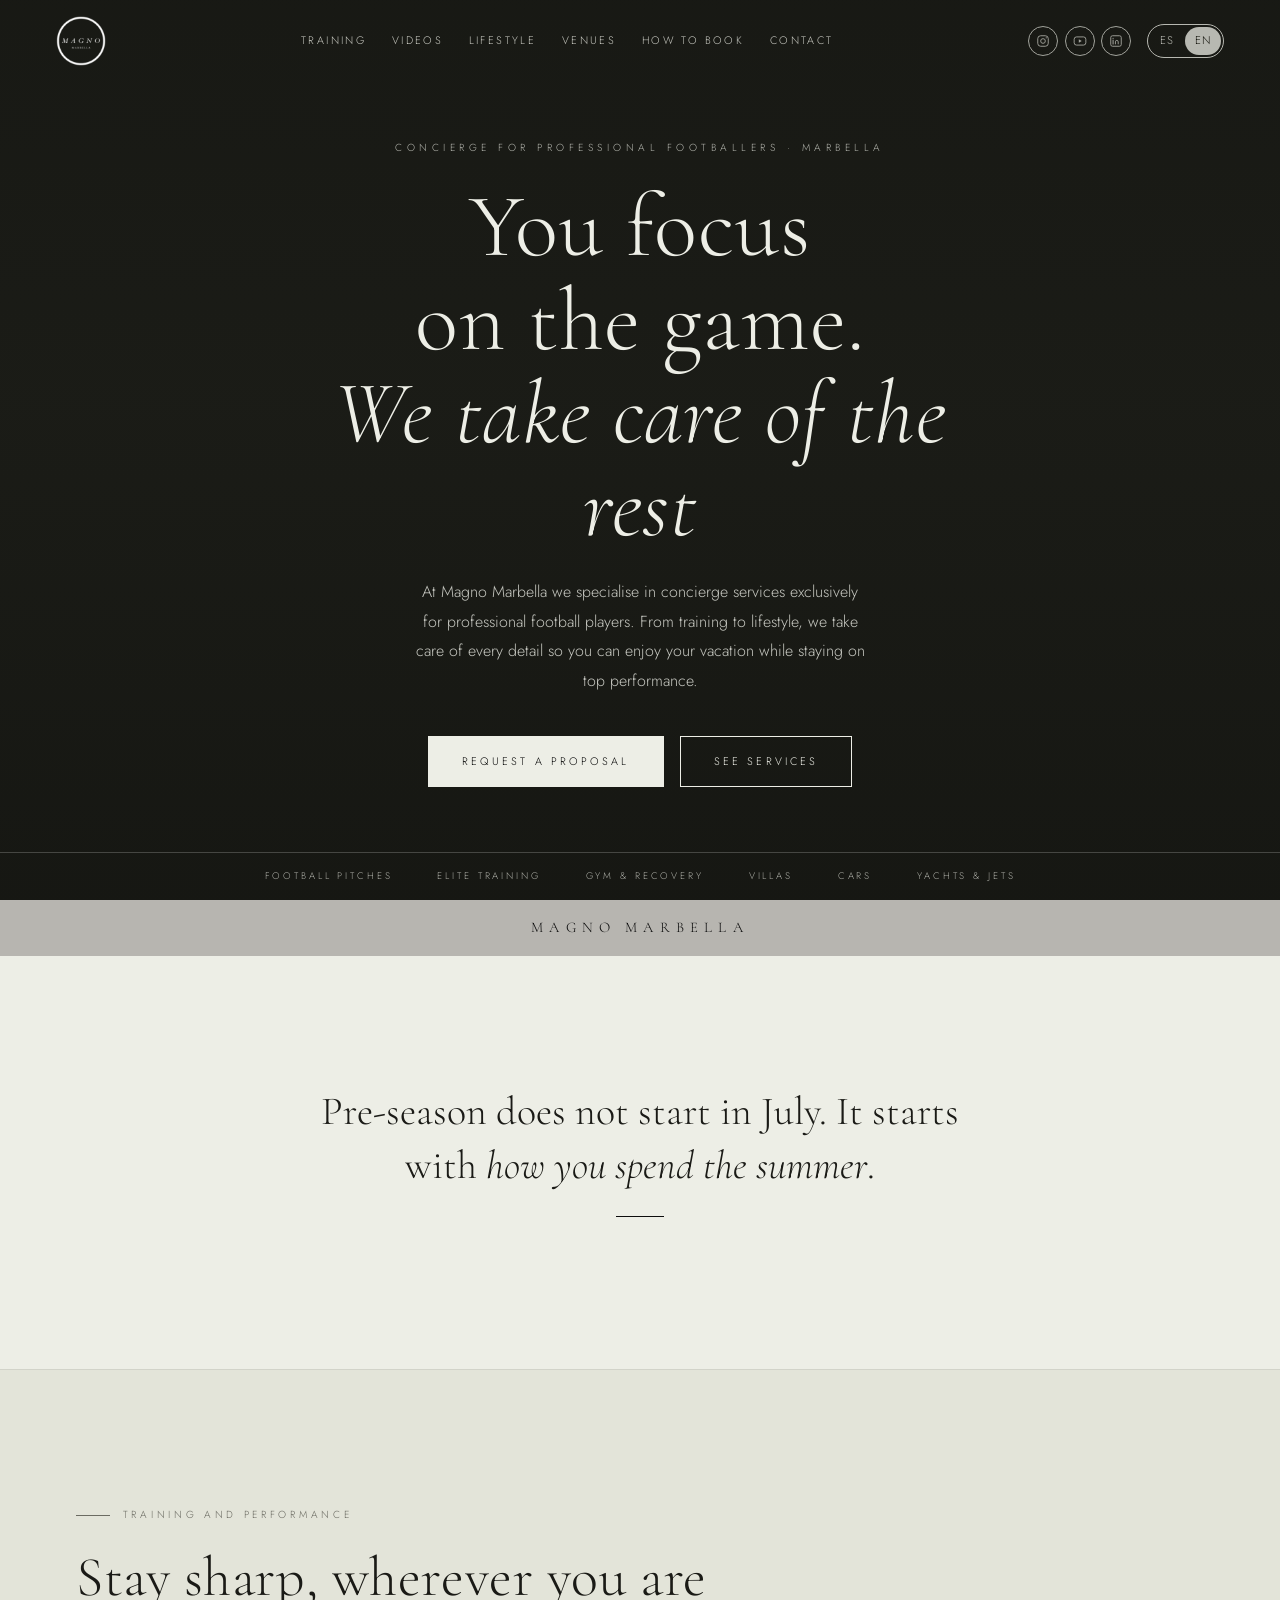
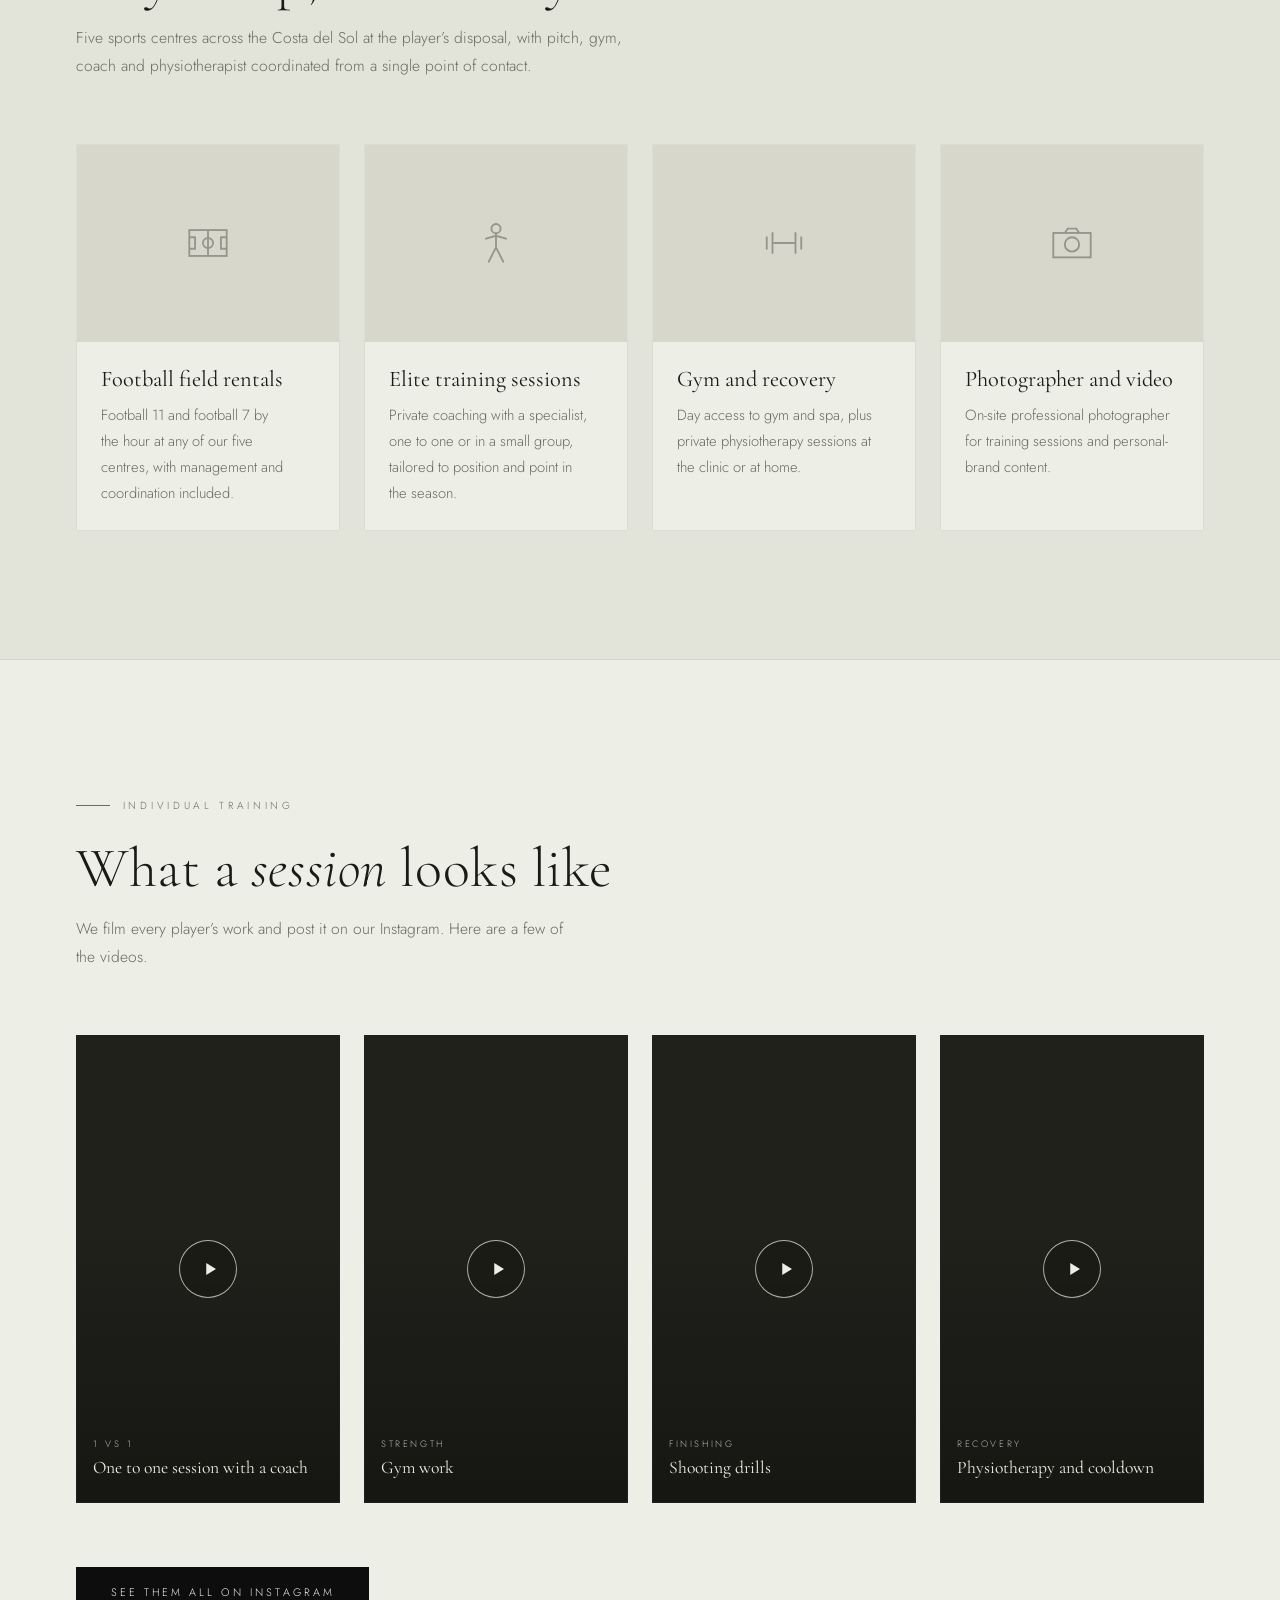
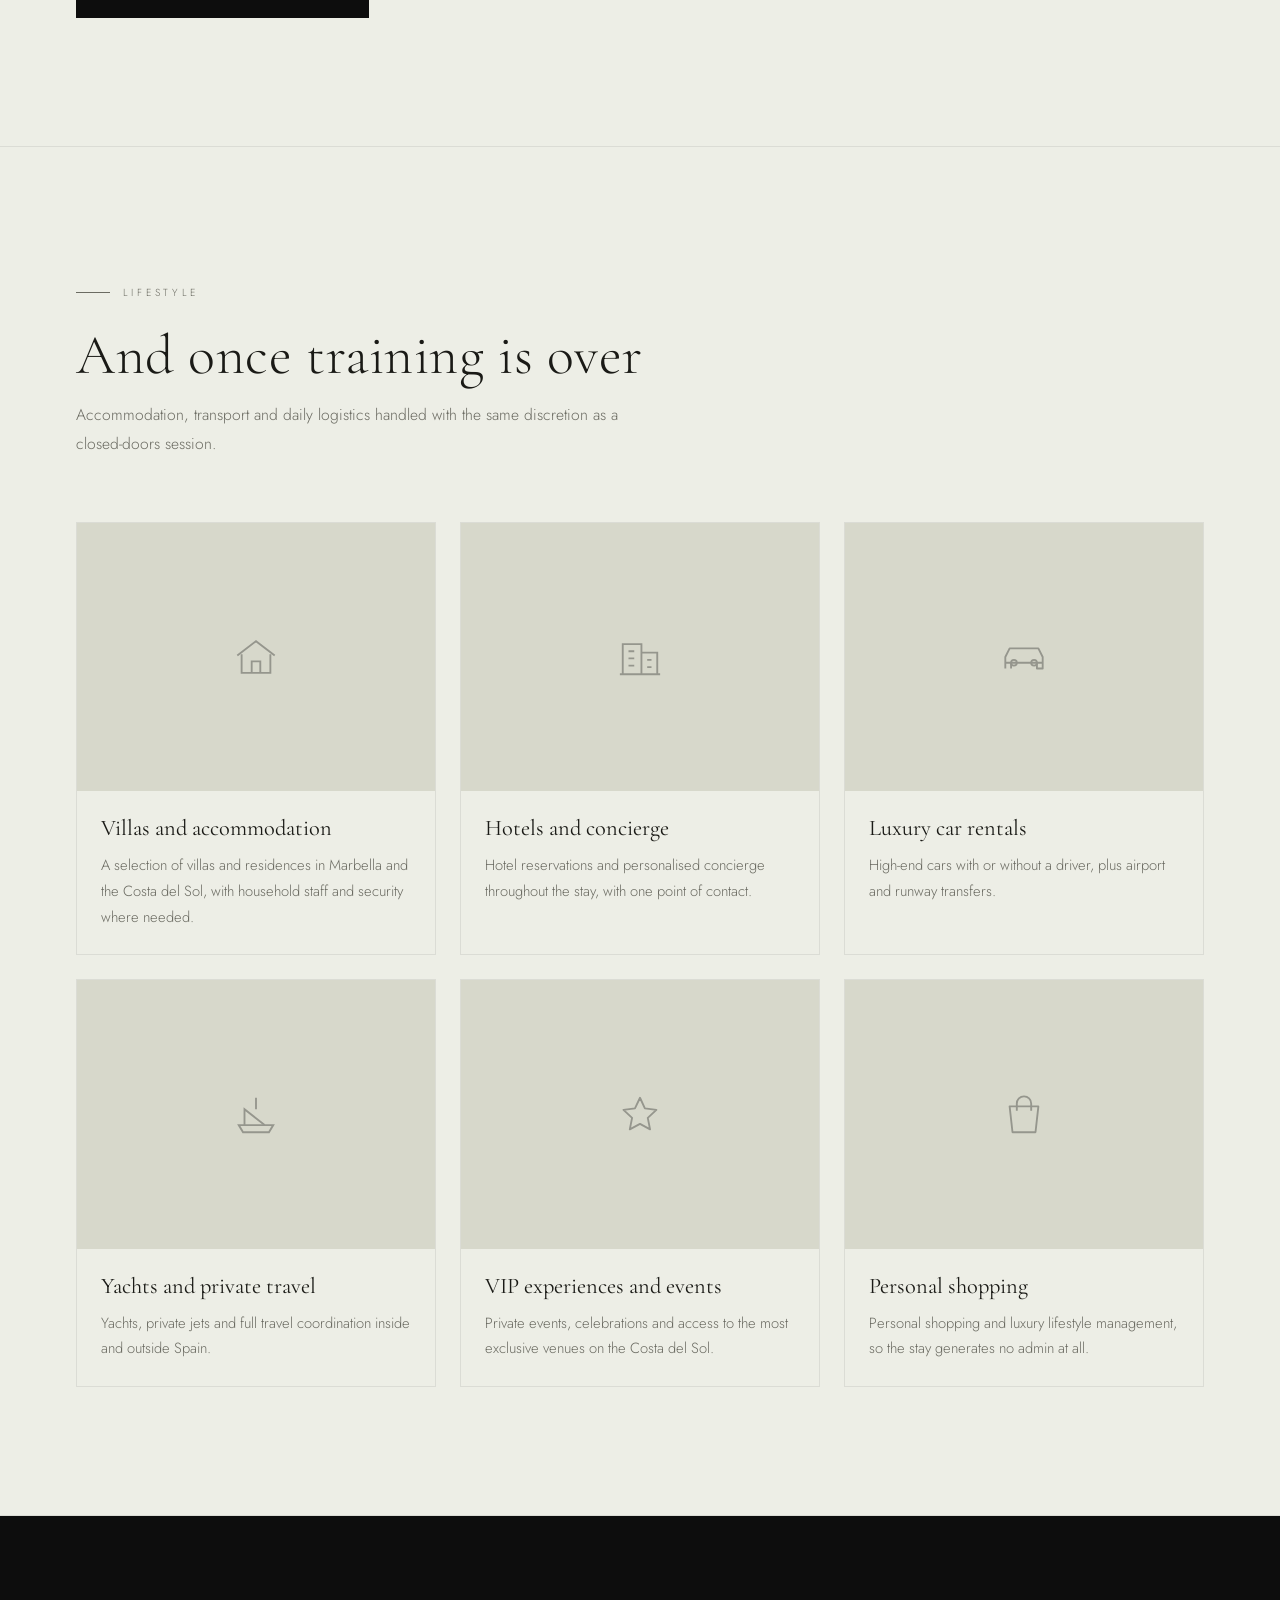
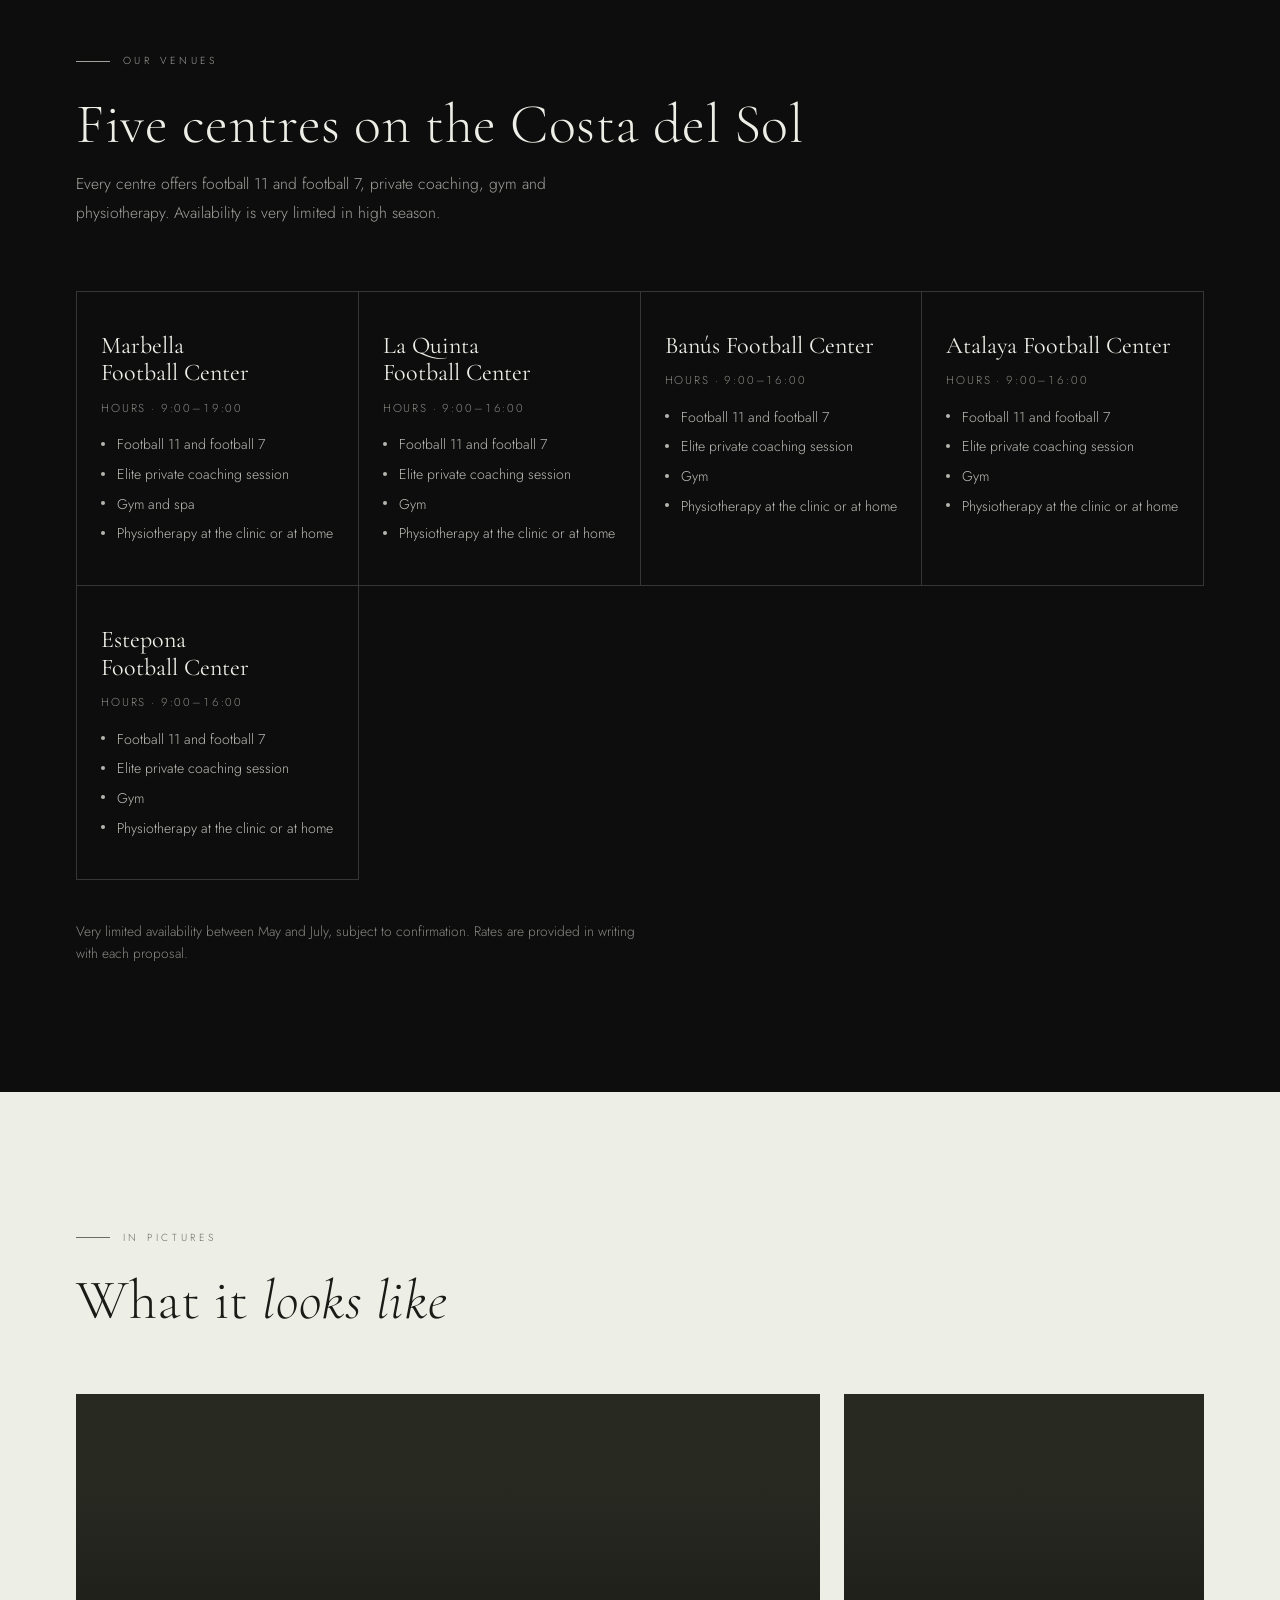
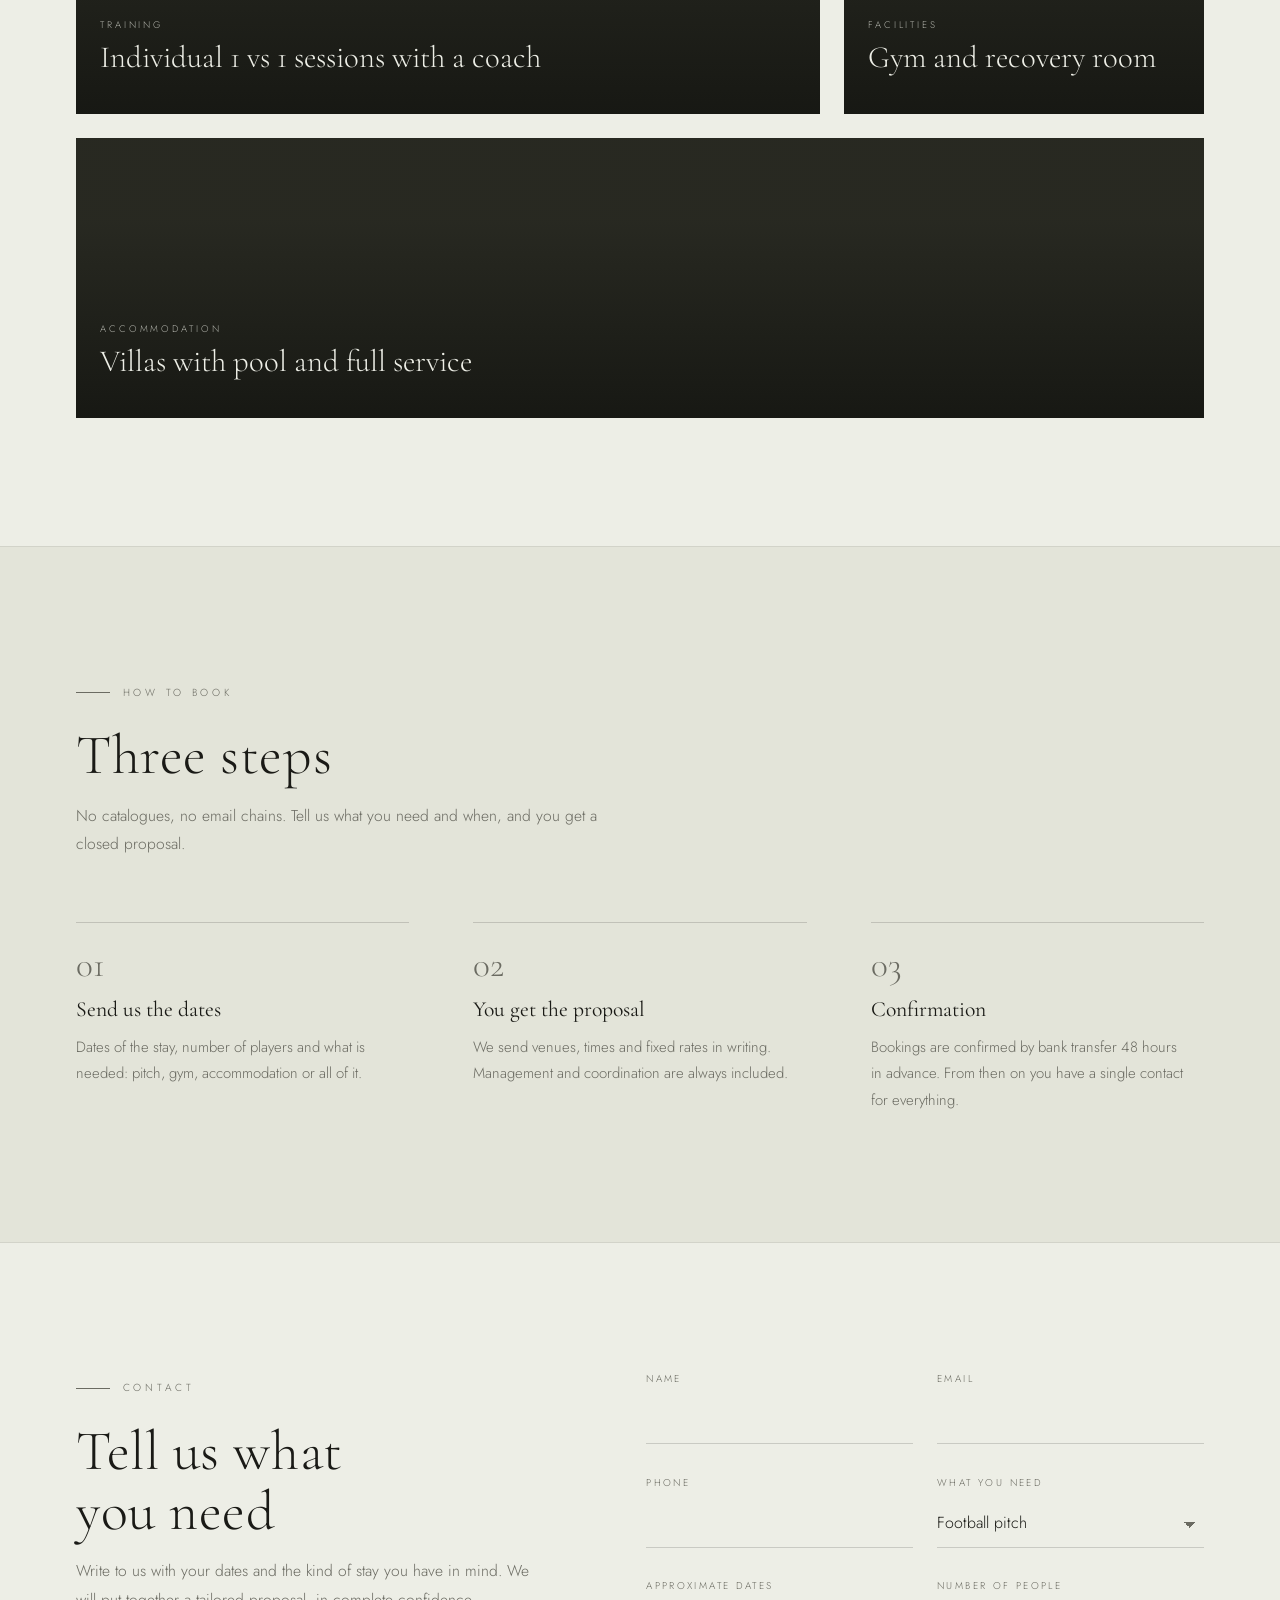
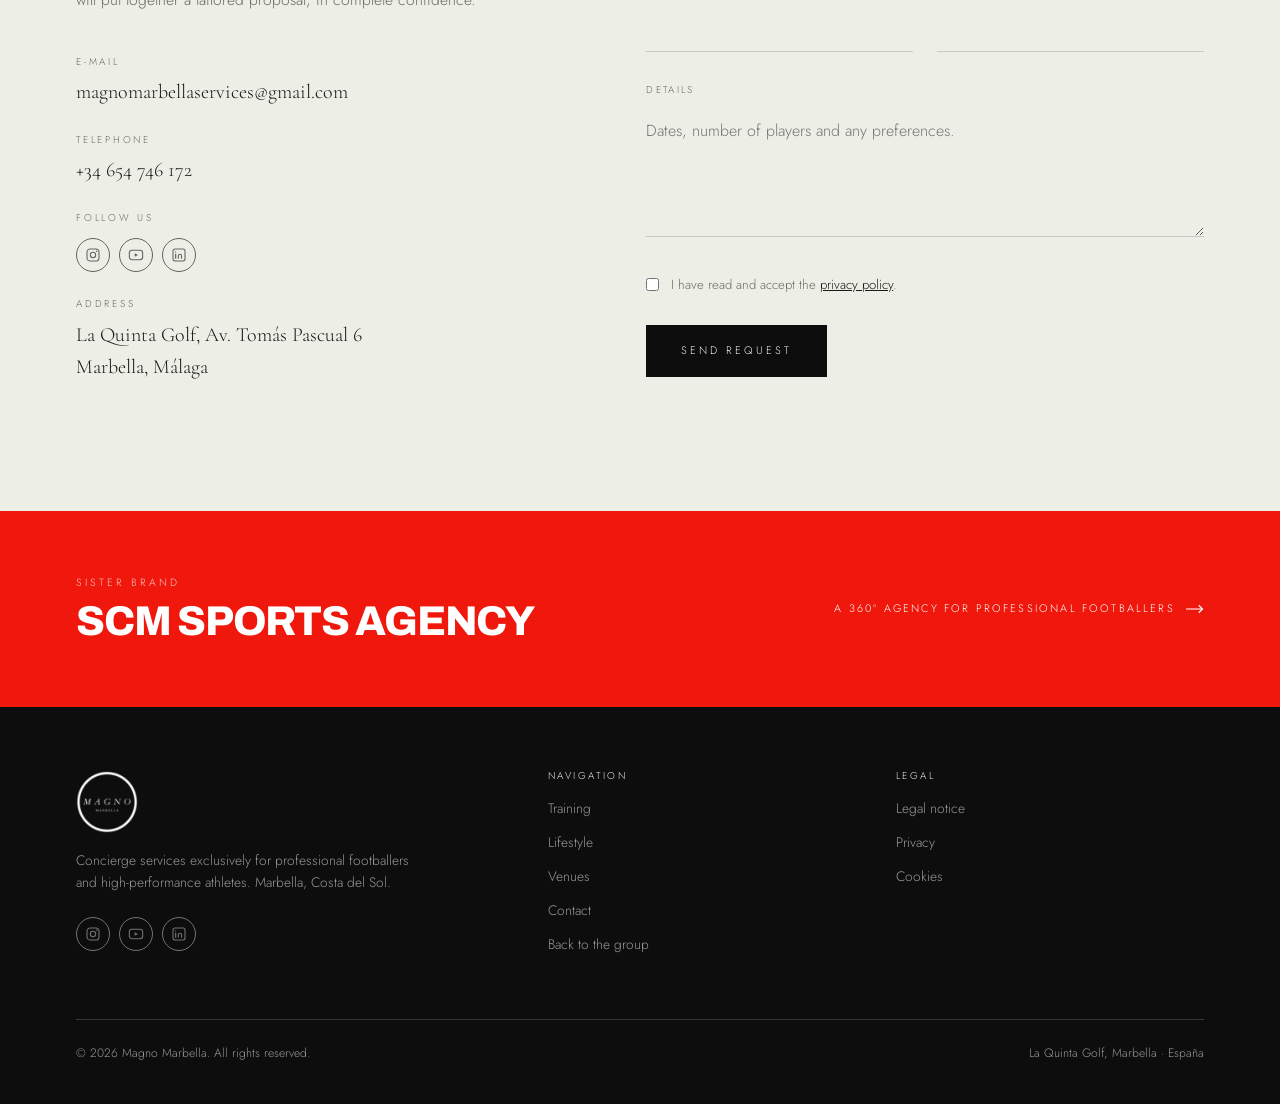
==== magno/index.html @ ff1c4c43 "Rediseñar SCM en clave oscura y ampliar ambas marcas Portada y SCM dejan el rojo y el naranja a pant" ====
<!DOCTYPE html>
<html lang="es">
  <head>
    <meta charset="utf-8" />
    <meta name="viewport" content="width=device-width, initial-scale=1" />
    <title>Magno Marbella — Concierge para futbolistas profesionales</title>
    <meta
      name="description"
      content="Concierge exclusivo para futbolistas profesionales en Marbella y la Costa del Sol. Alquiler de campos, entrenamiento de élite, gimnasio y recuperación, villas, vehículos, náutica y aviación privada."
    />
    <meta name="theme-color" content="#edeee6" />

    <meta property="og:type" content="website" />
    <meta property="og:title" content="Magno Marbella" />
    <meta
      property="og:description"
      content="You focus on the game. We take care of the rest. Concierge para futbolistas profesionales."
    />
    <meta property="og:image" content="../assets/img/og-magno.jpg" />

    <link rel="icon" href="../assets/img/favicon-magno.svg" type="image/svg+xml" />
    <link rel="preconnect" href="https://fonts.googleapis.com" />
    <link rel="preconnect" href="https://fonts.gstatic.com" crossorigin />
    <link
      href="https://fonts.googleapis.com/css2?family=Archivo:wght@800&family=Cormorant+Garamond:ital,wght@0,300;0,400;1,300&family=Jost:wght@300;400;500&display=swap"
      rel="stylesheet"
    />
    <link rel="stylesheet" href="../assets/css/base.css" />
    <link rel="stylesheet" href="../assets/css/magno.css" />
    <link rel="stylesheet" href="../assets/css/photos.css" />
  </head>

  <body class="page-magno">
    <a class="skip-link" href="#main">Saltar al contenido</a>

    <!-- ==================================================== cabecera ==== -->
    <header class="header" data-header>
      <a class="brand" href="../">
        <img src="../assets/img/logo-magno.png" alt="Magno Marbella" />
      </a>

      <nav class="nav" data-nav aria-label="Principal">
        <a class="nav__link" href="#entrenamiento" data-i18n="nav.training">Entrenamiento</a>
        <a class="nav__link" href="#videos" data-i18n="nav.videos">Vídeos</a>
        <a class="nav__link" href="#lifestyle" data-i18n="nav.lifestyle">Lifestyle</a>
        <a class="nav__link" href="#centros" data-i18n="nav.venues">Centros</a>
        <a class="nav__link" href="#reservar" data-i18n="nav.how">Cómo reservar</a>
        <a class="nav__link" href="#contacto" data-i18n="nav.contact">Contacto</a>
      </nav>

      <div class="header__actions">
        <div class="social">
          <a href="https://www.instagram.com/magnomarbella/" rel="noopener" aria-label="Instagram">
            <svg viewBox="0 0 24 24" fill="none" aria-hidden="true">
              <rect x="3" y="3" width="18" height="18" rx="5" stroke="currentColor" stroke-width="1.6" />
              <circle cx="12" cy="12" r="4" stroke="currentColor" stroke-width="1.6" />
              <circle cx="17.5" cy="6.5" r="1.1" fill="currentColor" />
            </svg>
          </a>
          <a href="https://www.youtube.com/@magnomarbella" rel="noopener" aria-label="YouTube">
            <svg viewBox="0 0 24 24" fill="none" aria-hidden="true">
              <rect x="2" y="5" width="20" height="14" rx="4" stroke="currentColor" stroke-width="1.6" />
              <path d="M10 9.2l5 2.8-5 2.8V9.2z" fill="currentColor" />
            </svg>
          </a>
          <a href="https://www.linkedin.com/company/magno-marbella/" rel="noopener" aria-label="LinkedIn">
            <svg viewBox="0 0 24 24" fill="none" aria-hidden="true">
              <rect x="3" y="3" width="18" height="18" rx="3" stroke="currentColor" stroke-width="1.6" />
              <path d="M7 10.5V17M7 7.4v.1" stroke="currentColor" stroke-width="1.8" stroke-linecap="round" />
              <path d="M11 17v-3.6a2.4 2.4 0 014.8 0V17" stroke="currentColor" stroke-width="1.6" stroke-linecap="round" />
            </svg>
          </a>
        </div>

        <div class="lang-switch" role="group" data-i18n-attr="aria-label:nav.lang" aria-label="Idioma">
          <button class="lang-switch__btn" type="button" data-lang-btn="es" aria-pressed="true">
            <span>ES</span>
          </button>
          <button class="lang-switch__btn" type="button" data-lang-btn="en" aria-pressed="false">
            <span>EN</span>
          </button>
        </div>

        <button
          class="nav-toggle"
          type="button"
          data-nav-toggle
          aria-expanded="false"
          data-i18n-attr="aria-label:nav.menu"
          aria-label="Menú"
        >
          <span></span>
        </button>
      </div>
    </header>

    <main id="main">
      <!-- ==================================================== hero ==== -->
      <section class="hero">
        <div class="hero__bg" aria-hidden="true"></div>
        <div class="hero__veil" aria-hidden="true"></div>

        <div class="container container--narrow">
          <p class="hero__eyebrow" data-i18n="hero.eyebrow">
            Concierge para futbolistas profesionales · Marbella
          </p>
          <h1 class="hero__title" data-i18n-html="hero.title">
            Tú céntrate en el juego.<br /><em>Del resto nos ocupamos nosotros</em>
          </h1>
          <p class="hero__lead" data-i18n="hero.lead">
            Trabajamos en exclusiva para futbolistas profesionales y atletas de alto rendimiento.
          </p>
          <div class="hero__actions">
            <a class="btn btn--primary" href="#contacto" data-i18n="hero.cta1">
              Solicitar propuesta
            </a>
            <a class="btn btn--ghost" href="#entrenamiento" data-i18n="hero.cta2">Ver servicios</a>
          </div>
        </div>

        <div class="hero__ticker" aria-hidden="true">
          <ul>
            <li data-i18n="hero.t1">Campos de fútbol</li>
            <li data-i18n="hero.t2">Entrenamiento de élite</li>
            <li data-i18n="hero.t3">Gimnasio y recuperación</li>
            <li data-i18n="hero.t4">Villas</li>
            <li data-i18n="hero.t5">Vehículos</li>
            <li data-i18n="hero.t6">Náutica y jets</li>
          </ul>
        </div>
      </section>

      <p class="band">Magno Marbella</p>

      <!-- =============================================== manifiesto ==== -->
      <section class="section manifesto">
        <div class="container container--narrow">
          <p data-i18n-html="manifesto.text" data-reveal>
            La pretemporada no empieza en julio. Empieza en <em>cómo pasas el verano</em>.
          </p>
          <div class="rule" data-reveal></div>
        </div>
      </section>

      <!-- ============================================ entrenamiento ==== -->
      <section class="section services" id="entrenamiento">
        <div class="container">
          <p class="eyebrow" data-i18n="training.section" data-reveal>
            Entrenamiento y rendimiento
          </p>
          <h2 class="section__title" data-i18n="training.title" data-reveal>
            Seguir en forma, estés donde estés
          </h2>
          <p class="section__lead" data-i18n="training.lead" data-reveal>
            Cinco centros deportivos en la Costa del Sol a disposición del jugador.
          </p>

          <div class="services__grid services__grid--four">
            <article class="service" data-reveal>
              <div class="service__media">
                <div class="photo" style="--photo: var(--photo-train1)"></div>
                <svg class="service__icon" viewBox="0 0 32 32" fill="none" aria-hidden="true">
                <rect x="3" y="7" width="26" height="18" stroke="currentColor" stroke-width="1.3" />
                <path d="M16 7v18" stroke="currentColor" stroke-width="1.3" />
                <circle cx="16" cy="16" r="3.5" stroke="currentColor" stroke-width="1.3" />
                <path d="M3 12h4v8H3M29 12h-4v8h4" stroke="currentColor" stroke-width="1.3" />
              </svg>
              </div>
              <div class="service__body">
                <h3 class="service__title" data-i18n="training.1.title">Alquiler de campos</h3>
                <p class="service__text" data-i18n="training.1.text">
                Fútbol 11 y fútbol 7 por horas en cualquiera de nuestros centros.
              </p>
              </div>
            </article>

            <article class="service" data-reveal style="--reveal-delay: 0.06s">
              <div class="service__media">
                <div class="photo" style="--photo: var(--photo-train2)"></div>
                <svg class="service__icon" viewBox="0 0 32 32" fill="none" aria-hidden="true">
                <circle cx="16" cy="6" r="3.2" stroke="currentColor" stroke-width="1.3" />
                <path
                  d="M16 10v9M16 19l-5 10M16 19l5 10M9 13l7-2 7 2"
                  stroke="currentColor"
                  stroke-width="1.3"
                  stroke-linecap="round"
                />
              </svg>
              </div>
              <div class="service__body">
                <h3 class="service__title" data-i18n="training.2.title">Sesiones de élite</h3>
                <p class="service__text" data-i18n="training.2.text">
                Entrenamiento privado con técnico especializado.
              </p>
              </div>
            </article>

            <article class="service" data-reveal style="--reveal-delay: 0.12s">
              <div class="service__media">
                <div class="photo" style="--photo: var(--photo-train3)"></div>
                <svg class="service__icon" viewBox="0 0 32 32" fill="none" aria-hidden="true">
                <path
                  d="M4 12v8M8 9v14M24 9v14M28 12v8M8 16h16"
                  stroke="currentColor"
                  stroke-width="1.3"
                  stroke-linecap="round"
                />
              </svg>
              </div>
              <div class="service__body">
                <h3 class="service__title" data-i18n="training.3.title">Gimnasio y recuperación</h3>
                <p class="service__text" data-i18n="training.3.text">
                Gimnasio, spa y fisioterapia en clínica o a domicilio.
              </p>
              </div>
            </article>

            <article class="service" data-reveal style="--reveal-delay: 0.18s">
              <div class="service__media">
                <div class="photo" style="--photo: var(--photo-train4)"></div>
                <svg class="service__icon" viewBox="0 0 32 32" fill="none" aria-hidden="true">
                <rect x="3" y="9" width="26" height="17" stroke="currentColor" stroke-width="1.3" />
                <path d="M11 9l2-3h6l2 3" stroke="currentColor" stroke-width="1.3" />
                <circle cx="16" cy="17" r="5" stroke="currentColor" stroke-width="1.3" />
              </svg>
              </div>
              <div class="service__body">
                <h3 class="service__title" data-i18n="training.4.title">Fotógrafo y vídeo</h3>
                <p class="service__text" data-i18n="training.4.text">
                Fotógrafo profesional en pista, bajo petición.
              </p>
              </div>
            </article>
          </div>
        </div>
      </section>

      <!-- ==================================================== reels ====
           Vídeos de Instagram de Magno. Sustituir cada href por la URL del
           reel y su portada en assets/css/photos.css. -->
      <section class="section services" id="videos">
        <div class="container">
          <p class="eyebrow" data-i18n="reels.section" data-reveal>Entrenamiento individual</p>
          <h2 class="section__title" data-i18n-html="reels.title" data-reveal>
            Así es una <em>sesión</em>
          </h2>
          <p class="section__lead" data-i18n="reels.lead" data-reveal>
            Grabamos el trabajo de cada jugador y lo publicamos en nuestro Instagram.
          </p>

          <div class="reels__grid">
            <a class="reel" href="https://www.instagram.com/magnomarbella/reels/" rel="noopener" data-reveal>
              <div class="photo" style="--photo: var(--photo-reel1)"></div>
              <span class="reel__play" aria-hidden="true">
                <svg viewBox="0 0 24 24" fill="currentColor"><path d="M7 4l13 8-13 8V4z" /></svg>
              </span>
              <span class="reel__body">
                <span class="reel__label" data-i18n="reels.1.label">1 vs 1</span>
                <span class="reel__title" data-i18n="reels.1.title">Sesión individual con técnico</span>
              </span>
            </a>

            <a class="reel" href="https://www.instagram.com/magnomarbella/reels/" rel="noopener" data-reveal style="--reveal-delay: 0.06s">
              <div class="photo" style="--photo: var(--photo-reel2)"></div>
              <span class="reel__play" aria-hidden="true">
                <svg viewBox="0 0 24 24" fill="currentColor"><path d="M7 4l13 8-13 8V4z" /></svg>
              </span>
              <span class="reel__body">
                <span class="reel__label" data-i18n="reels.2.label">Fuerza</span>
                <span class="reel__title" data-i18n="reels.2.title">Trabajo de gimnasio</span>
              </span>
            </a>

            <a class="reel" href="https://www.instagram.com/magnomarbella/reels/" rel="noopener" data-reveal style="--reveal-delay: 0.12s">
              <div class="photo" style="--photo: var(--photo-reel3)"></div>
              <span class="reel__play" aria-hidden="true">
                <svg viewBox="0 0 24 24" fill="currentColor"><path d="M7 4l13 8-13 8V4z" /></svg>
              </span>
              <span class="reel__body">
                <span class="reel__label" data-i18n="reels.3.label">Finalización</span>
                <span class="reel__title" data-i18n="reels.3.title">Series de disparo a puerta</span>
              </span>
            </a>

            <a class="reel" href="https://www.instagram.com/magnomarbella/reels/" rel="noopener" data-reveal style="--reveal-delay: 0.18s">
              <div class="photo" style="--photo: var(--photo-reel4)"></div>
              <span class="reel__play" aria-hidden="true">
                <svg viewBox="0 0 24 24" fill="currentColor"><path d="M7 4l13 8-13 8V4z" /></svg>
              </span>
              <span class="reel__body">
                <span class="reel__label" data-i18n="reels.4.label">Recuperación</span>
                <span class="reel__title" data-i18n="reels.4.title">Fisioterapia y descarga</span>
              </span>
            </a>
          </div>

          <p class="reels__more" data-reveal>
            <a class="btn btn--primary" href="https://www.instagram.com/magnomarbella/" rel="noopener" data-i18n="reels.cta">
              Ver todos en Instagram
            </a>
          </p>
        </div>
      </section>

      <!-- --------------------------------------------------- lifestyle -->
      <section class="section services" id="lifestyle">
        <div class="container">
          <p class="eyebrow" data-i18n="lifestyle.section" data-reveal>Lifestyle</p>
          <h2 class="section__title" data-i18n="lifestyle.title" data-reveal>
            Y cuando acaba el entrenamiento
          </h2>
          <p class="section__lead" data-i18n="lifestyle.lead" data-reveal>
            Alojamiento, transporte y agenda resueltos con la misma discreción.
          </p>

          <div class="services__grid">
            <article class="service" data-reveal>
              <div class="service__media">
                <div class="photo" style="--photo: var(--photo-life1)"></div>
                <svg class="service__icon" viewBox="0 0 32 32" fill="none" aria-hidden="true">
                <path d="M3 15L16 5l13 10" stroke="currentColor" stroke-width="1.3" />
                <path d="M6 14v13h20V14" stroke="currentColor" stroke-width="1.3" />
                <path d="M13 27v-8h6v8" stroke="currentColor" stroke-width="1.3" />
              </svg>
              </div>
              <div class="service__body">
                <h3 class="service__title" data-i18n="lifestyle.1.title">Villas y alojamiento</h3>
                <p class="service__text" data-i18n="lifestyle.1.text">
                Villas y residencias en Marbella y la Costa del Sol.
              </p>
              </div>
            </article>

            <article class="service" data-reveal style="--reveal-delay: 0.06s">
              <div class="service__media">
                <div class="photo" style="--photo: var(--photo-life2)"></div>
                <svg class="service__icon" viewBox="0 0 32 32" fill="none" aria-hidden="true">
                <path d="M4 28V7h13v21M17 28V13h11v15M2 28h28" stroke="currentColor" stroke-width="1.3" />
                <path d="M8 12h4M8 17h4M8 22h4M21 18h3M21 23h3" stroke="currentColor" stroke-width="1.3" />
              </svg>
              </div>
              <div class="service__body">
                <h3 class="service__title" data-i18n="lifestyle.2.title">Hoteles y concierge</h3>
                <p class="service__text" data-i18n="lifestyle.2.text">
                Reservas y concierge personalizado durante toda la estancia.
              </p>
              </div>
            </article>

            <article class="service" data-reveal style="--reveal-delay: 0.12s">
              <div class="service__media">
                <div class="photo" style="--photo: var(--photo-life3)"></div>
                <svg class="service__icon" viewBox="0 0 32 32" fill="none" aria-hidden="true">
                <path
                  d="M3 20v-4l3-6h20l3 6v4M3 20h26v4h-4v-4M7 24v-4H3v4"
                  stroke="currentColor"
                  stroke-width="1.3"
                  stroke-linejoin="round"
                />
                <circle cx="9" cy="20" r="2" stroke="currentColor" stroke-width="1.3" />
                <circle cx="23" cy="20" r="2" stroke="currentColor" stroke-width="1.3" />
              </svg>
              </div>
              <div class="service__body">
                <h3 class="service__title" data-i18n="lifestyle.3.title">Vehículos de alta gama</h3>
                <p class="service__text" data-i18n="lifestyle.3.text">
                Coches de lujo con o sin conductor y traslados.
              </p>
              </div>
            </article>

            <article class="service" data-reveal style="--reveal-delay: 0.18s">
              <div class="service__media">
                <div class="photo" style="--photo: var(--photo-life4)"></div>
                <svg class="service__icon" viewBox="0 0 32 32" fill="none" aria-hidden="true">
                <path d="M4 23h24l-3 5H7l-3-5z" stroke="currentColor" stroke-width="1.3" />
                <path d="M8 23V12l14 11M16 12V4" stroke="currentColor" stroke-width="1.3" />
              </svg>
              </div>
              <div class="service__body">
                <h3 class="service__title" data-i18n="lifestyle.4.title">Náutica y aviación</h3>
                <p class="service__text" data-i18n="lifestyle.4.text">
                Yates, jets privados y coordinación de desplazamientos.
              </p>
              </div>
            </article>

            <article class="service" data-reveal style="--reveal-delay: 0.24s">
              <div class="service__media">
                <div class="photo" style="--photo: var(--photo-life5)"></div>
                <svg class="service__icon" viewBox="0 0 32 32" fill="none" aria-hidden="true">
                <path
                  d="M16 4l3.4 7.4 8 1-6 5.6 1.6 8L16 22.2 8.9 26l1.6-8-6-5.6 8-1L16 4z"
                  stroke="currentColor"
                  stroke-width="1.3"
                  stroke-linejoin="round"
                />
              </svg>
              </div>
              <div class="service__body">
                <h3 class="service__title" data-i18n="lifestyle.5.title">
                Experiencias VIP y eventos
              </h3>
                <p class="service__text" data-i18n="lifestyle.5.text">
                Eventos privados y acceso a espacios exclusivos.
              </p>
              </div>
            </article>

            <article class="service" data-reveal style="--reveal-delay: 0.3s">
              <div class="service__media">
                <div class="photo" style="--photo: var(--photo-life6)"></div>
                <svg class="service__icon" viewBox="0 0 32 32" fill="none" aria-hidden="true">
                <path d="M6 10h20l-2 18H8L6 10z" stroke="currentColor" stroke-width="1.3" stroke-linejoin="round" />
                <path d="M11 13V8a5 5 0 0110 0v5" stroke="currentColor" stroke-width="1.3" />
              </svg>
              </div>
              <div class="service__body">
                <h3 class="service__title" data-i18n="lifestyle.6.title">Personal shopping</h3>
                <p class="service__text" data-i18n="lifestyle.6.text">
                Personal shopping y gestión del día a día.
              </p>
              </div>
            </article>
          </div>
        </div>
      </section>

      <!-- ================================================== centros ==== -->
      <section class="section venues" id="centros">
        <div class="container">
          <p class="eyebrow" data-i18n="venues.section" data-reveal>Nuestros centros</p>
          <h2 class="section__title" data-i18n="venues.title" data-reveal>
            Cinco centros en la Costa del Sol
          </h2>
          <p class="section__lead" data-i18n="venues.lead" data-reveal>
            Todos incluyen fútbol 11 y fútbol 7, técnico, gimnasio y fisioterapia.
          </p>

          <div class="venues__grid">
            <article class="venue" data-reveal>
              <h3 class="venue__name" data-i18n="venues.1.name">Marbella Football Center</h3>
              <p class="venue__hours"><span data-i18n="venues.hours">Horario</span> · 9:00–19:00</p>
              <ul class="venue__list">
                <li data-i18n="venues.f1">Fútbol 11 y fútbol 7</li>
                <li data-i18n="venues.f2">Sesión privada con técnico</li>
                <li data-i18n="venues.f4">Gimnasio y spa</li>
                <li data-i18n="venues.f5">Fisioterapia</li>
              </ul>
            </article>

            <article class="venue" data-reveal style="--reveal-delay: 0.06s">
              <h3 class="venue__name" data-i18n="venues.2.name">La Quinta Football Center</h3>
              <p class="venue__hours"><span data-i18n="venues.hours">Horario</span> · 9:00–16:00</p>
              <ul class="venue__list">
                <li data-i18n="venues.f1">Fútbol 11 y fútbol 7</li>
                <li data-i18n="venues.f2">Sesión privada con técnico</li>
                <li data-i18n="venues.f3">Gimnasio</li>
                <li data-i18n="venues.f5">Fisioterapia</li>
              </ul>
            </article>

            <article class="venue" data-reveal style="--reveal-delay: 0.12s">
              <h3 class="venue__name" data-i18n="venues.3.name">Banús Football Center</h3>
              <p class="venue__hours"><span data-i18n="venues.hours">Horario</span> · 9:00–16:00</p>
              <ul class="venue__list">
                <li data-i18n="venues.f1">Fútbol 11 y fútbol 7</li>
                <li data-i18n="venues.f2">Sesión privada con técnico</li>
                <li data-i18n="venues.f3">Gimnasio</li>
                <li data-i18n="venues.f5">Fisioterapia</li>
              </ul>
            </article>

            <article class="venue" data-reveal style="--reveal-delay: 0.18s">
              <h3 class="venue__name" data-i18n="venues.4.name">Atalaya Football Center</h3>
              <p class="venue__hours"><span data-i18n="venues.hours">Horario</span> · 9:00–16:00</p>
              <ul class="venue__list">
                <li data-i18n="venues.f1">Fútbol 11 y fútbol 7</li>
                <li data-i18n="venues.f2">Sesión privada con técnico</li>
                <li data-i18n="venues.f3">Gimnasio</li>
                <li data-i18n="venues.f5">Fisioterapia</li>
              </ul>
            </article>

            <article class="venue" data-reveal style="--reveal-delay: 0.24s">
              <h3 class="venue__name" data-i18n="venues.5.name">Estepona Football Center</h3>
              <p class="venue__hours"><span data-i18n="venues.hours">Horario</span> · 9:00–16:00</p>
              <ul class="venue__list">
                <li data-i18n="venues.f1">Fútbol 11 y fútbol 7</li>
                <li data-i18n="venues.f2">Sesión privada con técnico</li>
                <li data-i18n="venues.f3">Gimnasio</li>
                <li data-i18n="venues.f5">Fisioterapia</li>
              </ul>
            </article>
          </div>

          <p class="venues__note" data-i18n="venues.note" data-reveal>
            Disponibilidad muy limitada entre mayo y julio, sujeta a confirmación.
          </p>
        </div>
      </section>

      <!-- ============================================== en imágenes ==== -->
      <section class="section">
        <div class="container">
          <p class="eyebrow" data-i18n="showcase.section" data-reveal>En imágenes</p>
          <h2 class="section__title" data-i18n-html="showcase.title" data-reveal>
            Cómo es <em>por dentro</em>
          </h2>

          <div class="showcase__grid">
            <article class="showcase__item" data-reveal>
              <div class="photo" style="--photo: var(--photo-exp1)"></div>
              <div class="showcase__body">
                <p class="showcase__label" data-i18n="showcase.1.label">Entrenamiento</p>
                <h3 class="showcase__title" data-i18n="showcase.1.title">
                  Sesiones individuales 1 vs 1 con técnico
                </h3>
              </div>
            </article>

            <article class="showcase__item" data-reveal style="--reveal-delay: 0.08s">
              <div class="photo" style="--photo: var(--photo-exp2)"></div>
              <div class="showcase__body">
                <p class="showcase__label" data-i18n="showcase.2.label">Instalaciones</p>
                <h3 class="showcase__title" data-i18n="showcase.2.title">
                  Gimnasio y sala de recuperación
                </h3>
              </div>
            </article>

            <article class="showcase__item" data-reveal style="--reveal-delay: 0.16s">
              <div class="photo" style="--photo: var(--photo-exp3)"></div>
              <div class="showcase__body">
                <p class="showcase__label" data-i18n="showcase.3.label">Alojamiento</p>
                <h3 class="showcase__title" data-i18n="showcase.3.title">
                  Villas con piscina y servicio incluido
                </h3>
              </div>
            </article>
          </div>
        </div>
      </section>

      <!-- ================================================= reservar ==== -->
      <section class="section services" id="reservar">
        <div class="container">
          <p class="eyebrow" data-i18n="how.section" data-reveal>Cómo reservar</p>
          <h2 class="section__title" data-i18n="how.title" data-reveal>Tres pasos</h2>
          <p class="section__lead" data-i18n="how.lead" data-reveal>
            Nos dices qué necesitas y cuándo, y recibes una propuesta cerrada.
          </p>

          <div class="how__steps">
            <article class="how__step" data-reveal>
              <h3 data-i18n="how.1.title">Cuéntanos las fechas</h3>
              <p data-i18n="how.1.text">Fechas, número de jugadores y qué hace falta.</p>
            </article>
            <article class="how__step" data-reveal style="--reveal-delay: 0.1s">
              <h3 data-i18n="how.2.title">Recibes la propuesta</h3>
              <p data-i18n="how.2.text">Centros, horarios y tarifas cerradas por escrito.</p>
            </article>
            <article class="how__step" data-reveal style="--reveal-delay: 0.2s">
              <h3 data-i18n="how.3.title">Confirmación</h3>
              <p data-i18n="how.3.text">Transferencia 48 horas antes y un único contacto.</p>
            </article>
          </div>
        </div>
      </section>

      <!-- ================================================= contacto ==== -->
      <section class="section" id="contacto">
        <div class="container contact__layout">
          <div>
            <p class="eyebrow" data-i18n="contact.section" data-reveal>Contacto</p>
            <h2 class="section__title" data-i18n="contact.title" data-reveal>
              Cuéntanos qué necesitas
            </h2>
            <p class="section__lead" data-i18n="contact.lead" data-reveal>
              Escríbenos con las fechas y el tipo de estancia.
            </p>

            <div class="contact__channels">
              <div class="contact__channel" data-reveal>
                <span data-i18n="contact.email">Email</span>
                <a href="mailto:magnomarbellaservices@gmail.com">magnomarbellaservices@gmail.com</a>
              </div>
              <div class="contact__channel" data-reveal>
                <span data-i18n="contact.phone">Teléfono</span>
                <a href="tel:+34654746172">+34 654 746 172</a>
              </div>
              <div class="contact__channel" data-reveal>
                <span data-i18n="contact.follow">Síguenos</span>
                <div class="social contact__social">
          <a href="https://www.instagram.com/magnomarbella/" rel="noopener" aria-label="Instagram">
            <svg viewBox="0 0 24 24" fill="none" aria-hidden="true">
              <rect x="3" y="3" width="18" height="18" rx="5" stroke="currentColor" stroke-width="1.6" />
              <circle cx="12" cy="12" r="4" stroke="currentColor" stroke-width="1.6" />
              <circle cx="17.5" cy="6.5" r="1.1" fill="currentColor" />
            </svg>
          </a>
          <a href="https://www.youtube.com/@magnomarbella" rel="noopener" aria-label="YouTube">
            <svg viewBox="0 0 24 24" fill="none" aria-hidden="true">
              <rect x="2" y="5" width="20" height="14" rx="4" stroke="currentColor" stroke-width="1.6" />
              <path d="M10 9.2l5 2.8-5 2.8V9.2z" fill="currentColor" />
            </svg>
          </a>
          <a href="https://www.linkedin.com/company/magno-marbella/" rel="noopener" aria-label="LinkedIn">
            <svg viewBox="0 0 24 24" fill="none" aria-hidden="true">
              <rect x="3" y="3" width="18" height="18" rx="3" stroke="currentColor" stroke-width="1.6" />
              <path d="M7 10.5V17M7 7.4v.1" stroke="currentColor" stroke-width="1.8" stroke-linecap="round" />
              <path d="M11 17v-3.6a2.4 2.4 0 014.8 0V17" stroke="currentColor" stroke-width="1.6" stroke-linecap="round" />
            </svg>
          </a>
        </div>
              </div>
              <div class="contact__channel" data-reveal>
                <span data-i18n="contact.address">Dirección</span>
                <p>La Quinta Golf, Av. Tomás Pascual 6<br />Marbella, Málaga</p>
              </div>
            </div>
          </div>

          <form
            class="form"
            data-reveal
            data-mailto-form="magnomarbellaservices@gmail.com"
            data-mailto-subject="Magno Marbella — solicitud web"
          >
            <div class="form__row">
              <div class="field">
                <label for="mg-name" data-i18n="form.name">Nombre</label>
                <input id="mg-name" name="nombre" type="text" required autocomplete="name" />
              </div>
              <div class="field">
                <label for="mg-email" data-i18n="form.email">Email</label>
                <input id="mg-email" name="email" type="email" required autocomplete="email" />
              </div>
            </div>

            <div class="form__row">
              <div class="field">
                <label for="mg-phone" data-i18n="form.phone">Teléfono</label>
                <input id="mg-phone" name="telefono" type="tel" autocomplete="tel" />
              </div>
              <div class="field">
                <label for="mg-service" data-i18n="form.service">Qué necesitas</label>
                <select id="mg-service" name="servicio" required>
                  <option value="campo" data-i18n="form.service.pitch">Campo de fútbol</option>
                  <option value="tecnico" data-i18n="form.service.coach">Sesión con técnico</option>
                  <option value="gimnasio" data-i18n="form.service.gym">
                    Gimnasio y fisioterapia
                  </option>
                  <option value="alojamiento" data-i18n="form.service.stay">Villa u hotel</option>
                  <option value="transporte" data-i18n="form.service.transport">
                    Vehículos, náutica o jets
                  </option>
                  <option value="completa" data-i18n="form.service.full">Estancia completa</option>
                </select>
              </div>
            </div>

            <div class="form__row">
              <div class="field">
                <label for="mg-dates" data-i18n="form.dates">Fechas aproximadas</label>
                <input id="mg-dates" name="fechas" type="text" />
              </div>
              <div class="field">
                <label for="mg-players" data-i18n="form.players">Número de personas</label>
                <input id="mg-players" name="personas" type="number" min="1" />
              </div>
            </div>

            <div class="field">
              <label for="mg-message" data-i18n="form.message">Detalles</label>
              <textarea
                id="mg-message"
                name="mensaje"
                required
                data-i18n-attr="placeholder:form.messagePlaceholder"
                placeholder="Fechas, número de jugadores y cualquier preferencia."
              ></textarea>
            </div>

            <label class="form__consent">
              <input type="checkbox" name="consentimiento" required />
              <span data-i18n-html="form.consent">
                He leído y acepto la <a href="../privacidad.html">política de privacidad</a>.
              </span>
            </label>

            <div>
              <button class="btn btn--primary" type="submit">
                <span data-i18n="form.submit">Enviar solicitud</span>
              </button>
            </div>

            <p class="form__note" data-form-note hidden data-i18n="form.note">
              Se ha abierto tu gestor de correo con el mensaje listo para enviar.
            </p>
          </form>
        </div>
      </section>
    </main>

    <!-- ================================================== crosslink ==== -->
    <a class="crosslink" href="../scm/">
      <span class="container crosslink__inner">
        <span>
          <span class="crosslink__label" data-i18n="cross.label">Marca hermana</span>
          <span class="crosslink__title" data-i18n="cross.title">SCM Sports Agency</span>
        </span>
        <span class="crosslink__arrow">
          <span data-i18n="cross.text">Agencia 360º de futbolistas profesionales</span>
          <svg viewBox="0 0 24 12" fill="none" aria-hidden="true">
            <path d="M0 6h22M17 1l5 5-5 5" stroke="currentColor" stroke-width="1.5" />
          </svg>
        </span>
      </span>
    </a>

    <!-- ===================================================== footer ==== -->
    <footer class="footer">
      <div class="container">
        <div class="footer__top">
          <div>
            <img class="footer__logo" src="../assets/img/logo-magno.png" alt="Magno Marbella" />
            <p data-i18n="footer.tagline" style="max-width: 42ch">
              Concierge exclusivo para futbolistas profesionales y atletas de alto rendimiento.
            </p>
            <div class="social">
          <a href="https://www.instagram.com/magnomarbella/" rel="noopener" aria-label="Instagram">
            <svg viewBox="0 0 24 24" fill="none" aria-hidden="true">
              <rect x="3" y="3" width="18" height="18" rx="5" stroke="currentColor" stroke-width="1.6" />
              <circle cx="12" cy="12" r="4" stroke="currentColor" stroke-width="1.6" />
              <circle cx="17.5" cy="6.5" r="1.1" fill="currentColor" />
            </svg>
          </a>
          <a href="https://www.youtube.com/@magnomarbella" rel="noopener" aria-label="YouTube">
            <svg viewBox="0 0 24 24" fill="none" aria-hidden="true">
              <rect x="2" y="5" width="20" height="14" rx="4" stroke="currentColor" stroke-width="1.6" />
              <path d="M10 9.2l5 2.8-5 2.8V9.2z" fill="currentColor" />
            </svg>
          </a>
          <a href="https://www.linkedin.com/company/magno-marbella/" rel="noopener" aria-label="LinkedIn">
            <svg viewBox="0 0 24 24" fill="none" aria-hidden="true">
              <rect x="3" y="3" width="18" height="18" rx="3" stroke="currentColor" stroke-width="1.6" />
              <path d="M7 10.5V17M7 7.4v.1" stroke="currentColor" stroke-width="1.8" stroke-linecap="round" />
              <path d="M11 17v-3.6a2.4 2.4 0 014.8 0V17" stroke="currentColor" stroke-width="1.6" stroke-linecap="round" />
            </svg>
          </a>
        </div>
          </div>

          <div>
            <h4 data-i18n="footer.nav">Navegación</h4>
            <ul>
              <li><a href="#entrenamiento" data-i18n="nav.training">Entrenamiento</a></li>
              <li><a href="#lifestyle" data-i18n="nav.lifestyle">Lifestyle</a></li>
              <li><a href="#centros" data-i18n="nav.venues">Centros</a></li>
              <li><a href="#contacto" data-i18n="nav.contact">Contacto</a></li>
              <li><a href="../" data-i18n="footer.group">Volver al grupo</a></li>
            </ul>
          </div>

          <div>
            <h4 data-i18n="footer.legalTitle">Legal</h4>
            <ul>
              <li><a href="../legal.html" data-i18n="footer.legal">Aviso legal</a></li>
              <li><a href="../privacidad.html" data-i18n="footer.privacy">Privacidad</a></li>
              <li><a href="../privacidad.html#cookies" data-i18n="footer.cookies">Cookies</a></li>
            </ul>
          </div>
        </div>

        <div class="footer__bottom">
          <p>
            &copy; <span data-year>2026</span> Magno Marbella.
            <span data-i18n="footer.rights">Todos los derechos reservados.</span>
          </p>
          <p>La Quinta Golf, Marbella · España</p>
        </div>
      </div>
    </footer>

    <script src="../assets/js/i18n-magno.js"></script>
    <script src="../assets/js/i18n.js"></script>
    <script src="../assets/js/site.js"></script>
  </body>
</html>
---- assets/css/base.css ----
/* ==========================================================================
   BASE — reset, tokens compartidos y utilidades comunes a las tres páginas.
   Cada marca sobreescribe la paleta y la tipografía en su propia hoja.
   ========================================================================== */

*,
*::before,
*::after {
  box-sizing: border-box;
}

* {
  margin: 0;
}

html {
  -webkit-text-size-adjust: 100%;
  scroll-behavior: smooth;
}

body {
  min-height: 100vh;
  line-height: 1.6;
  -webkit-font-smoothing: antialiased;
  text-rendering: optimizeLegibility;
  overflow-x: hidden;
}

img,
picture,
svg,
video {
  display: block;
  max-width: 100%;
}

input,
button,
textarea,
select {
  font: inherit;
  color: inherit;
}

button {
  cursor: pointer;
  background: none;
  border: none;
}

a {
  color: inherit;
}

h1,
h2,
h3,
h4 {
  line-height: 1.08;
  text-wrap: balance;
  font-weight: inherit;
}

p {
  text-wrap: pretty;
}

ul,
ol {
  list-style: none;
  padding: 0;
}

:focus-visible {
  outline: 2px solid currentColor;
  outline-offset: 3px;
  border-radius: 2px;
}

/* --------------------------------------------------------------------------
   Tokens de espaciado y medidas — iguales en las dos marcas para que el
   ritmo vertical del sitio sea reconocible aunque cambie el color.
   -------------------------------------------------------------------------- */

:root {
  --space-2xs: 0.25rem;
  --space-xs: 0.5rem;
  --space-sm: 0.75rem;
  --space-md: 1rem;
  --space-lg: 1.5rem;
  --space-xl: 2.5rem;
  --space-2xl: 4rem;
  --space-3xl: 6rem;
  --space-4xl: 9rem;

  --container: 1240px;
  --container-narrow: 820px;
  --gutter: clamp(1.25rem, 5vw, 3.5rem);

  --radius-sm: 4px;
  --radius-md: 10px;
  --radius-lg: 20px;
  --radius-pill: 999px;

  --ease: cubic-bezier(0.22, 1, 0.36, 1);
  --dur: 0.55s;
}

/* --------------------------------------------------------------------------
   Layout
   -------------------------------------------------------------------------- */

.container {
  width: 100%;
  max-width: var(--container);
  margin-inline: auto;
  padding-inline: var(--gutter);
}

.container--narrow {
  max-width: var(--container-narrow);
}

.section {
  padding-block: clamp(4rem, 10vw, var(--space-4xl));
  position: relative;
}

.section--tight {
  padding-block: clamp(3rem, 7vw, var(--space-3xl));
}

.grid {
  display: grid;
  gap: var(--space-lg);
}

.skip-link {
  position: absolute;
  left: var(--space-md);
  top: -100px;
  z-index: 200;
  padding: var(--space-sm) var(--space-md);
  background: #fff;
  color: #000;
  border-radius: var(--radius-sm);
  font-size: 0.85rem;
  transition: top 0.2s var(--ease);
}

.skip-link:focus {
  top: var(--space-md);
}

.visually-hidden {
  position: absolute;
  width: 1px;
  height: 1px;
  padding: 0;
  overflow: hidden;
  clip: rect(0, 0, 0, 0);
  white-space: nowrap;
  border: 0;
}

/* --------------------------------------------------------------------------
   Selector de idioma — mismo componente en las tres páginas, el color lo
   hereda de la marca activa vía currentColor.
   -------------------------------------------------------------------------- */

.lang-switch {
  display: inline-flex;
  align-items: center;
  gap: 1px;
  border: 1px solid currentColor;
  border-radius: var(--radius-pill);
  padding: 2px;
  opacity: 0.75;
  transition: opacity 0.3s var(--ease);
}

.lang-switch:hover {
  opacity: 1;
}

.lang-switch__btn {
  font-size: 0.7rem;
  letter-spacing: 0.12em;
  text-transform: uppercase;
  padding: 0.3rem 0.6rem;
  border-radius: var(--radius-pill);
  color: inherit;
  transition: background-color 0.3s var(--ease), color 0.3s var(--ease);
}

.lang-switch__btn[aria-pressed='true'] {
  background: currentColor;
}

/* El botón activo se rellena con currentColor, así que su etiqueta necesita
   pintarse del color de LO QUE HAY DETRÁS de la cabecera. Cada marca declara
   ese color en --lang-active-fg; no sirve reutilizar --surface porque en
   Magno esa variable ya define el color del texto de la cabecera. */
.lang-switch__btn[aria-pressed='true'] span {
  color: var(--lang-active-fg, #000);
}

/* --------------------------------------------------------------------------
   Revelado al hacer scroll
   -------------------------------------------------------------------------- */

[data-reveal] {
  opacity: 0;
  transform: translateY(28px);
  transition: opacity 0.8s var(--ease), transform 0.8s var(--ease);
  transition-delay: var(--reveal-delay, 0s);
}

[data-reveal].is-visible {
  opacity: 1;
  transform: none;
}

@media (prefers-reduced-motion: reduce) {
  html {
    scroll-behavior: auto;
  }

  *,
  *::before,
  *::after {
    animation-duration: 0.01ms !important;
    animation-iteration-count: 1 !important;
    transition-duration: 0.01ms !important;
    scroll-behavior: auto !important;
  }

  [data-reveal] {
    opacity: 1;
    transform: none;
  }
}

/* --------------------------------------------------------------------------
   Marcador de fotografía — bloque con proporción fija que ocupa el sitio de
   una imagen real. Se sustituye poniendo --photo: url('...') en el elemento.
   Ver assets/img/README.md.
   -------------------------------------------------------------------------- */

.photo {
  position: relative;
  overflow: hidden;
  background-color: var(--photo-fallback, #1a1a1a);
  background-image: var(--photo, none);
  background-size: cover;
  background-position: var(--photo-position, center);
  aspect-ratio: var(--photo-ratio, 3 / 4);
}

.photo::after {
  content: '';
  position: absolute;
  inset: 0;
  background: var(--photo-overlay, none);
  pointer-events: none;
}
---- assets/css/magno.css ----
/* ==========================================================================
   MAGNO MARBELLA

   Identidad tomada de su guía de servicios: fondo hueso, tipografía serif
   en negro y una banda de gris cálido como único elemento de color. Es una
   paleta casi acromática, deliberadamente silenciosa: el contraste con el
   rojo de SCM es lo que separa las dos marcas del grupo.
   ========================================================================== */

:root {
  --surface: #edeee6;
  --surface-2: #e3e4d9;
  --surface-3: #d7d8cb;
  --band: #b7b5b0;
  --ink: #0d0d0d;
  --text: #1a1a16;
  --muted: #6b6b62;
  --line: rgba(13, 13, 13, 0.16);
  --line-soft: rgba(13, 13, 13, 0.08);

  --font-display: 'Cormorant Garamond', Georgia, 'Times New Roman', serif;
  --font-body: 'Jost', system-ui, -apple-system, 'Segoe UI', sans-serif;
}

body {
  background: var(--surface);
  color: var(--text);
  font-family: var(--font-body);
  font-weight: 300;
}

::selection {
  background: var(--ink);
  color: var(--surface);
}

/* -------------------------------------------------------------- tipografía */

.eyebrow {
  display: inline-flex;
  align-items: center;
  gap: 0.8rem;
  font-size: 0.64rem;
  letter-spacing: 0.36em;
  text-transform: uppercase;
  color: var(--muted);
  margin-bottom: var(--space-lg);
}

.eyebrow::before {
  content: '';
  width: 34px;
  height: 1px;
  background: currentColor;
}

.section__title {
  font-family: var(--font-display);
  font-weight: 300;
  font-size: clamp(2rem, 4.4vw, 3.5rem);
  line-height: 1.08;
  letter-spacing: 0.01em;
  margin-bottom: var(--space-md);
}

.section__title em {
  font-style: italic;
}

.section__lead {
  color: var(--muted);
  font-size: clamp(0.98rem, 1.2vw, 1.08rem);
  max-width: 62ch;
  line-height: 1.8;
}

.rule {
  width: 48px;
  height: 1px;
  background: var(--ink);
  margin-block: var(--space-lg);
}

/* La firma repetida de la guía: el nombre en versalitas muy espaciadas
   sobre la banda de gris cálido. */
.band {
  background: var(--band);
  color: var(--ink);
  text-align: center;
  padding-block: var(--space-md);
  font-family: var(--font-display);
  font-size: 0.92rem;
  letter-spacing: 0.42em;
  text-transform: uppercase;
}

/* ---------------------------------------------------------------- botones */

.btn {
  display: inline-flex;
  align-items: center;
  justify-content: center;
  gap: 0.8rem;
  padding: 1rem 2.1rem;
  font-size: 0.68rem;
  letter-spacing: 0.28em;
  text-transform: uppercase;
  text-decoration: none;
  border: 1px solid transparent;
  transition: background-color 0.4s var(--ease), color 0.4s var(--ease),
    border-color 0.4s var(--ease);
}

.btn--primary {
  background: var(--ink);
  color: var(--surface);
}

.btn--primary:hover {
  background: transparent;
  border-color: var(--ink);
  color: var(--ink);
}

.btn--ghost {
  border-color: currentColor;
  color: inherit;
}

.btn--ghost:hover {
  background: var(--ink);
  border-color: var(--ink);
  color: var(--surface);
}

/* Sobre la fotografía del hero el botón lleno se invierte a claro. */
.hero .btn--primary {
  background: var(--surface);
  color: var(--ink);
}

.hero .btn--primary:hover {
  background: transparent;
  border-color: var(--surface);
  color: var(--surface);
}

/* --------------------------------------------------------------- cabecera */

.header {
  position: fixed;
  inset: 0 0 auto 0;
  z-index: 60;
  display: flex;
  align-items: center;
  justify-content: space-between;
  gap: var(--space-lg);
  padding: var(--space-md) var(--gutter);
  color: var(--surface);
  border-bottom: 1px solid transparent;
  transition: background-color 0.4s var(--ease), color 0.4s var(--ease),
    border-color 0.4s var(--ease);
  --lang-active-fg: #17170f;
}

.header.is-scrolled {
  background: rgba(237, 238, 230, 0.94);
  backdrop-filter: blur(14px);
  -webkit-backdrop-filter: blur(14px);
  color: var(--text);
  border-bottom-color: var(--line-soft);
  --lang-active-fg: #edeee6;
}

.brand {
  display: flex;
  align-items: center;
  text-decoration: none;
  flex-shrink: 0;
}

.brand img {
  height: 50px;
  width: auto;
  transition: filter 0.4s var(--ease);
}

/* El sello original es blanco: se invierte a negro cuando el fondo aclara. */
.header.is-scrolled .brand img {
  filter: invert(1);
}

.nav {
  display: flex;
  align-items: center;
  gap: clamp(0.9rem, 2vw, 2.3rem);
}

.nav__link {
  font-size: 0.68rem;
  letter-spacing: 0.22em;
  text-transform: uppercase;
  text-decoration: none;
  opacity: 0.82;
  transition: opacity 0.3s var(--ease);
}

.nav__link:hover {
  opacity: 1;
}

.header__actions {
  display: flex;
  align-items: center;
  gap: var(--space-md);
}

.nav-toggle {
  display: none;
  width: 42px;
  height: 42px;
  align-items: center;
  justify-content: center;
  border: 1px solid currentColor;
}

.nav-toggle span {
  position: relative;
  display: block;
  width: 18px;
  height: 1px;
  background: currentColor;
  transition: background-color 0.2s var(--ease);
}

.nav-toggle span::before,
.nav-toggle span::after {
  content: '';
  position: absolute;
  left: 0;
  width: 18px;
  height: 1px;
  background: currentColor;
  transition: transform 0.3s var(--ease);
}

.nav-toggle span::before {
  top: -6px;
}

.nav-toggle span::after {
  top: 6px;
}

.nav-toggle[aria-expanded='true'] span {
  background: transparent;
}

.nav-toggle[aria-expanded='true'] span::before {
  transform: translateY(6px) rotate(45deg);
}

.nav-toggle[aria-expanded='true'] span::after {
  transform: translateY(-6px) rotate(-45deg);
}

@media (max-width: 1000px) {
  .nav-toggle {
    display: inline-flex;
  }

  .nav {
    position: fixed;
    inset: 0;
    flex-direction: column;
    justify-content: center;
    gap: var(--space-lg);
    background: var(--surface);
    color: var(--text);
    transform: translateX(100%);
    transition: transform 0.45s var(--ease);
    z-index: 55;
  }

  .nav.is-open {
    transform: none;
  }

  .nav__link {
    font-size: 1rem;
  }

  body.nav-open {
    overflow: hidden;
  }
}

/* ------------------------------------------------------------------- hero */

.hero {
  position: relative;
  min-height: 100svh;
  display: flex;
  align-items: center;
  text-align: center;
  color: var(--surface);
  padding-block: clamp(8rem, 15vh, 11rem) clamp(5rem, 12vh, 8rem);
  overflow: hidden;
  /* Igual que en SCM: la foto y el velo van con z-index negativo y necesitan
     que el hero forme su propio contexto de apilamiento. */
  isolation: isolate;
}

.hero__bg {
  position: absolute;
  inset: 0;
  z-index: -2;
  background-color: #22231d;
  background-image: var(--photo-hero, none);
  background-size: cover;
  background-position: center;
}

.hero__veil {
  position: absolute;
  inset: 0;
  z-index: -1;
  background: linear-gradient(
    180deg,
    rgba(20, 21, 17, 0.72) 0%,
    rgba(20, 21, 17, 0.52) 45%,
    rgba(20, 21, 17, 0.85) 100%
  );
}

.hero__eyebrow {
  font-size: 0.64rem;
  letter-spacing: 0.44em;
  text-transform: uppercase;
  color: rgba(237, 238, 230, 0.72);
  margin-bottom: var(--space-lg);
}

.hero__title {
  font-family: var(--font-display);
  font-weight: 300;
  font-size: clamp(2.5rem, 7vw, 5.8rem);
  line-height: 1.04;
  letter-spacing: 0.01em;
  margin-inline: auto;
  max-width: 17ch;
  margin-bottom: var(--space-lg);
}

.hero__title em {
  font-style: italic;
}

.hero__lead {
  margin-inline: auto;
  max-width: 54ch;
  font-size: clamp(0.96rem, 1.25vw, 1.1rem);
  line-height: 1.85;
  color: rgba(237, 238, 230, 0.82);
  margin-bottom: var(--space-xl);
}

.hero__actions {
  display: flex;
  flex-wrap: wrap;
  gap: var(--space-md);
  justify-content: center;
}

.hero__ticker {
  position: absolute;
  inset: auto 0 0 0;
  border-top: 1px solid rgba(237, 238, 230, 0.22);
  padding-block: var(--space-md);
}

.hero__ticker ul {
  display: flex;
  flex-wrap: wrap;
  justify-content: center;
  gap: clamp(0.9rem, 3.5vw, 3rem);
  font-size: 0.6rem;
  letter-spacing: 0.3em;
  text-transform: uppercase;
  color: rgba(237, 238, 230, 0.7);
}

@media (max-width: 760px) {
  .hero__ticker {
    display: none;
  }
}

/* -------------------------------------------------------------- manifiesto */

.manifesto {
  text-align: center;
}

.manifesto p {
  font-family: var(--font-display);
  font-weight: 300;
  font-size: clamp(1.45rem, 3.2vw, 2.5rem);
  line-height: 1.35;
}

.manifesto em {
  font-style: italic;
}

.manifesto .rule {
  margin-inline: auto;
}

/* --------------------------------------------------------------- servicios */

.services {
  background: var(--surface-2);
  border-block: 1px solid var(--line-soft);
}

.services + .services {
  background: var(--surface);
  border-top: none;
}

.services__grid {
  display: grid;
  grid-template-columns: repeat(auto-fit, minmax(270px, 1fr));
  gap: var(--space-lg);
  margin-top: var(--space-2xl);
}

/* Entrenamiento son cuatro servicios: en pantalla ancha van en una sola fila
   en lugar de dejar el cuarto solo debajo. */
@media (min-width: 1000px) {
  .services__grid--four {
    grid-template-columns: repeat(4, 1fr);
  }
}

/* Cada servicio es una ficha con su propia fotografía. Mientras no haya
   imagen se ve el bloque de color con el icono centrado, así que la retícula
   nunca queda vacía. */
.service {
  background: var(--surface);
  border: 1px solid var(--line-soft);
  overflow: hidden;
  display: flex;
  flex-direction: column;
  transition: border-color 0.4s var(--ease), transform 0.4s var(--ease);
}

.service:hover {
  border-color: var(--ink);
  transform: translateY(-4px);
}

.service__media {
  position: relative;
  overflow: hidden;
}

.service__media .photo {
  --photo-ratio: 4 / 3;
  --photo-fallback: var(--surface-3);
  transition: transform 0.8s var(--ease);
}

.service:hover .service__media .photo {
  transform: scale(1.05);
}

/* Icono centrado sobre el hueco de la foto: hace de marcador y desaparece
   visualmente en cuanto se pone la imagen real. */
.service__icon {
  position: absolute;
  inset: 0;
  margin: auto;
  width: 46px;
  height: 46px;
  color: var(--ink);
  opacity: 0.32;
  pointer-events: none;
}

.service__body {
  padding: var(--space-lg);
  flex-grow: 1;
}

.service__title {
  font-family: var(--font-display);
  font-weight: 400;
  font-size: 1.4rem;
  margin-bottom: var(--space-sm);
  line-height: 1.15;
}

.service__text {
  color: var(--muted);
  font-size: 0.92rem;
  line-height: 1.75;
}

/* ---------------------------------------------------------------- centros */

.venues {
  background: var(--ink);
  color: var(--surface);
}

.venues .eyebrow,
.venues .section__lead {
  color: rgba(237, 238, 230, 0.66);
}

/* Bordes en cada centro en lugar de huecos sobre un fondo: son cinco y la
   última fila queda incompleta, y con huecos las celdas sobrantes se veían
   como un rectángulo más claro. */
.venues__grid {
  display: grid;
  margin-top: var(--space-2xl);
  grid-template-columns: repeat(auto-fit, minmax(240px, 1fr));
  border-top: 1px solid rgba(237, 238, 230, 0.18);
  border-left: 1px solid rgba(237, 238, 230, 0.18);
}

.venue {
  background: var(--ink);
  padding: var(--space-xl) var(--space-lg);
  border-right: 1px solid rgba(237, 238, 230, 0.18);
  border-bottom: 1px solid rgba(237, 238, 230, 0.18);
  transition: background-color 0.4s var(--ease);
}

.venue:hover {
  background: #17170f;
}

.venue__name {
  font-family: var(--font-display);
  font-weight: 400;
  font-size: 1.5rem;
  line-height: 1.15;
  margin-bottom: var(--space-sm);
}

.venue__hours {
  font-size: 0.72rem;
  letter-spacing: 0.16em;
  text-transform: uppercase;
  color: rgba(237, 238, 230, 0.55);
  margin-bottom: var(--space-md);
  font-variant-numeric: tabular-nums;
}

.venue__list {
  display: grid;
  gap: 0.45rem;
}

.venue__list li {
  font-size: 0.88rem;
  color: rgba(237, 238, 230, 0.78);
  padding-left: 1rem;
  position: relative;
}

.venue__list li::before {
  content: '';
  position: absolute;
  left: 0;
  top: 0.6em;
  width: 4px;
  height: 4px;
  background: var(--band);
  border-radius: 50%;
}

.venues__note {
  margin-top: var(--space-xl);
  font-size: 0.86rem;
  color: rgba(237, 238, 230, 0.55);
  max-width: 70ch;
}

/* ------------------------------------------------------------------ cómo */

.how__steps {
  display: grid;
  gap: var(--space-xl);
  margin-top: var(--space-2xl);
  counter-reset: step;
}

@media (min-width: 860px) {
  .how__steps {
    grid-template-columns: repeat(3, 1fr);
    gap: var(--space-2xl);
  }
}

.how__step {
  counter-increment: step;
  padding-top: var(--space-lg);
  border-top: 1px solid var(--line);
}

.how__step::before {
  content: counter(step, decimal-leading-zero);
  font-family: var(--font-display);
  font-size: 2.2rem;
  font-weight: 300;
  color: var(--muted);
  display: block;
  line-height: 1;
  margin-bottom: var(--space-md);
}

.how__step h3 {
  font-family: var(--font-display);
  font-weight: 400;
  font-size: 1.35rem;
  margin-bottom: var(--space-sm);
}

.how__step p {
  color: var(--muted);
  font-size: 0.93rem;
  line-height: 1.8;
}

/* ------------------------------------------------------------ experiencias */

.showcase__grid {
  display: grid;
  gap: var(--space-lg);
  margin-top: var(--space-2xl);
  grid-template-columns: repeat(auto-fit, minmax(260px, 1fr));
}

@media (min-width: 900px) {
  .showcase__grid {
    grid-template-columns: repeat(3, 1fr);
  }

  .showcase__item:first-child {
    grid-column: span 2;
  }

  .showcase__item:last-child {
    grid-column: span 3;
    min-height: 280px;
  }
}

.showcase__item {
  position: relative;
  overflow: hidden;
  color: var(--surface);
  min-height: 320px;
  display: flex;
  align-items: flex-end;
}

.showcase__item .photo {
  position: absolute;
  inset: 0;
  --photo-ratio: auto;
  --photo-fallback: #2a2b23;
  --photo-overlay: linear-gradient(180deg, rgba(20, 21, 17, 0.1) 30%, rgba(20, 21, 17, 0.86) 100%);
  transition: transform 0.9s var(--ease);
}

.showcase__item:hover .photo {
  transform: scale(1.05);
}

.showcase__body {
  position: relative;
  z-index: 1;
  padding: var(--space-xl) var(--space-lg);
}

.showcase__label {
  font-size: 0.6rem;
  letter-spacing: 0.3em;
  text-transform: uppercase;
  color: rgba(237, 238, 230, 0.7);
  margin-bottom: var(--space-xs);
}

.showcase__title {
  font-family: var(--font-display);
  font-weight: 300;
  font-size: clamp(1.4rem, 2.4vw, 2rem);
}

/* ------------------------------------------------------------------- cita */

.quote {
  background: var(--surface-2);
  border-block: 1px solid var(--line-soft);
  text-align: center;
}

.quote blockquote {
  font-family: var(--font-display);
  font-weight: 300;
  font-size: clamp(1.6rem, 3.6vw, 2.8rem);
  line-height: 1.28;
  letter-spacing: 0.01em;
}

.quote figcaption {
  margin-top: var(--space-lg);
  font-size: 0.64rem;
  letter-spacing: 0.28em;
  text-transform: uppercase;
  color: var(--muted);
}

/* --------------------------------------------------------------- contacto */

.contact__layout {
  display: grid;
  gap: var(--space-2xl);
}

@media (min-width: 940px) {
  .contact__layout {
    grid-template-columns: 0.85fr 1fr;
    gap: var(--space-3xl);
  }
}

.contact__channels {
  margin-top: var(--space-xl);
  display: grid;
  gap: var(--space-lg);
}

.contact__channel span {
  display: block;
  font-size: 0.62rem;
  letter-spacing: 0.28em;
  text-transform: uppercase;
  color: var(--muted);
  margin-bottom: 0.4rem;
}

.contact__channel a,
.contact__channel p {
  font-family: var(--font-display);
  font-size: 1.25rem;
  text-decoration: none;
  transition: opacity 0.3s var(--ease);
}

.contact__channel a:hover {
  opacity: 0.6;
}

.form {
  display: grid;
  gap: var(--space-lg);
}

.form__row {
  display: grid;
  gap: var(--space-lg);
}

@media (min-width: 620px) {
  .form__row {
    grid-template-columns: 1fr 1fr;
  }
}

.field label {
  display: block;
  font-size: 0.62rem;
  letter-spacing: 0.24em;
  text-transform: uppercase;
  color: var(--muted);
  margin-bottom: 0.55rem;
}

.field input,
.field select,
.field textarea {
  width: 100%;
  background: transparent;
  border: none;
  border-bottom: 1px solid var(--line);
  padding: 0.7rem 0;
  color: var(--text);
  font-size: 1rem;
  border-radius: 0;
  transition: border-color 0.3s var(--ease);
}

.field select {
  appearance: none;
  background-image: linear-gradient(45deg, transparent 50%, var(--muted) 50%),
    linear-gradient(135deg, var(--muted) 50%, transparent 50%);
  background-position: calc(100% - 14px) 55%, calc(100% - 8px) 55%;
  background-size: 6px 6px, 6px 6px;
  background-repeat: no-repeat;
  padding-right: 2rem;
}

.field textarea {
  resize: vertical;
  min-height: 130px;
}

.field input:focus,
.field select:focus,
.field textarea:focus {
  outline: none;
  border-bottom-color: var(--ink);
}

.form__consent {
  display: flex;
  gap: var(--space-sm);
  align-items: flex-start;
  font-size: 0.82rem;
  color: var(--muted);
}

.form__consent input {
  width: auto;
  margin-top: 4px;
  accent-color: var(--ink);
}

.form__consent a {
  color: var(--text);
}

.form__note {
  font-size: 0.88rem;
  color: var(--ink);
}

/* ------------------------------------------------------------- crosslink */

.crosslink {
  display: block;
  padding: var(--space-2xl) 0;
  text-decoration: none;
  background: #f0180c;
  color: #ffffff;
  transition: background-color 0.4s var(--ease);
}

.crosslink:hover {
  background: #cc180c;
}

.crosslink__inner {
  display: flex;
  flex-wrap: wrap;
  align-items: center;
  justify-content: space-between;
  gap: var(--space-lg);
}

.crosslink__label {
  display: block;
  font-size: 0.66rem;
  letter-spacing: 0.28em;
  text-transform: uppercase;
  color: rgba(255, 255, 255, 0.75);
  margin-bottom: 0.6rem;
}

.crosslink__title {
  display: block;
  font-family: 'Archivo', 'Helvetica Neue', Arial, sans-serif;
  font-weight: 800;
  text-transform: uppercase;
  letter-spacing: -0.03em;
  font-size: clamp(1.6rem, 3.4vw, 2.6rem);
  line-height: 1;
}

.crosslink__arrow {
  display: inline-flex;
  align-items: center;
  gap: 0.7rem;
  font-size: 0.68rem;
  letter-spacing: 0.2em;
  text-transform: uppercase;
  transition: gap 0.35s var(--ease);
}

.crosslink:hover .crosslink__arrow {
  gap: 1.4rem;
}

.crosslink__arrow svg {
  width: 18px;
  height: 10px;
}

/* ----------------------------------------------------------------- footer */

.footer {
  background: var(--ink);
  color: rgba(237, 238, 230, 0.62);
  padding-block: var(--space-2xl) var(--space-xl);
  font-size: 0.86rem;
}

.footer__logo {
  height: 62px;
  width: auto;
  margin-bottom: var(--space-md);
}

.footer__top {
  display: grid;
  gap: var(--space-xl);
  margin-bottom: var(--space-2xl);
}

@media (min-width: 780px) {
  .footer__top {
    grid-template-columns: 1.4fr 1fr 1fr;
  }
}

.footer h4 {
  font-size: 0.62rem;
  letter-spacing: 0.26em;
  text-transform: uppercase;
  color: var(--surface);
  margin-bottom: var(--space-md);
}

.footer ul {
  display: grid;
  gap: var(--space-sm);
}

.footer a {
  text-decoration: none;
  transition: color 0.3s var(--ease);
}

.footer a:hover {
  color: var(--surface);
}

.footer__bottom {
  display: flex;
  flex-wrap: wrap;
  gap: var(--space-md) var(--space-xl);
  justify-content: space-between;
  align-items: center;
  padding-top: var(--space-lg);
  border-top: 1px solid rgba(237, 238, 230, 0.18);
  font-size: 0.76rem;
}


/* ----------------------------------------------------------------- reels */

/* Vídeos de Instagram. Sin conexión a Instagram no se puede incrustar el
   reproductor sin cargar su script, así que cada ficha es un enlace con la
   portada del vídeo y el botón de reproducción encima. Se sustituyen las
   portadas en photos.css y las URL en el HTML. */
.reels__grid {
  display: grid;
  grid-template-columns: repeat(auto-fit, minmax(200px, 1fr));
  gap: var(--space-lg);
  margin-top: var(--space-2xl);
}

.reel {
  position: relative;
  display: block;
  overflow: hidden;
  text-decoration: none;
  color: var(--surface);
  border: 1px solid var(--line-soft);
  background: #22231d;
  transition: transform 0.4s var(--ease);
}

.reel:hover {
  transform: translateY(-4px);
}

.reel .photo {
  --photo-ratio: 9 / 16;
  --photo-fallback: #22231d;
  --photo-overlay: linear-gradient(180deg, rgba(20, 21, 17, 0.15) 40%, rgba(20, 21, 17, 0.88) 100%);
  transition: transform 0.8s var(--ease);
}

.reel:hover .photo {
  transform: scale(1.05);
}

.reel__play {
  position: absolute;
  inset: 0;
  margin: auto;
  width: 58px;
  height: 58px;
  border-radius: 50%;
  border: 1px solid rgba(237, 238, 230, 0.7);
  background: rgba(20, 21, 17, 0.35);
  backdrop-filter: blur(3px);
  -webkit-backdrop-filter: blur(3px);
  display: grid;
  place-items: center;
  transition: background-color 0.35s var(--ease), border-color 0.35s var(--ease);
}

.reel:hover .reel__play {
  background: rgba(237, 238, 230, 0.92);
  border-color: transparent;
  color: #14150f;
}

.reel__play svg {
  width: 18px;
  height: 18px;
  margin-left: 3px;
}

.reel__body {
  display: block;
  position: absolute;
  inset: auto 0 0 0;
  padding: var(--space-lg) var(--space-md);
}

.reel__label {
  display: block;
  font-size: 0.58rem;
  letter-spacing: 0.28em;
  text-transform: uppercase;
  opacity: 0.75;
  margin-bottom: 0.3rem;
}

.reel__title {
  display: block;
  font-family: var(--font-display);
  font-weight: 400;
  font-size: 1.1rem;
  line-height: 1.2;
}

.reels__more {
  margin-top: var(--space-2xl);
}

/* --------------------------------------------------------- redes sociales */

.social {
  display: flex;
  align-items: center;
  gap: 0.55rem;
}

.social a {
  display: inline-flex;
  align-items: center;
  justify-content: center;
  width: 34px;
  height: 34px;
  border: 1px solid currentColor;
  border-radius: 50%;
  opacity: 0.65;
  transition: opacity 0.3s var(--ease), background-color 0.3s var(--ease),
    color 0.3s var(--ease), border-color 0.3s var(--ease);
}

.social a:hover {
  opacity: 1;
  background: currentColor;
}

.social a:hover svg {
  color: var(--surface);
}

.social svg {
  width: 16px;
  height: 16px;
  transition: color 0.3s var(--ease);
}

.header .social {
  gap: 0.4rem;
}

.header .social a {
  width: 30px;
  height: 30px;
}

.header .social svg {
  width: 14px;
  height: 14px;
}

@media (max-width: 1180px) {
  .header .social {
    display: none;
  }
}

.footer .social {
  margin-top: var(--space-lg);
  color: rgba(237, 238, 230, 0.7);
}

.footer .social a:hover svg {
  color: var(--ink);
}

.contact__social {
  margin-top: var(--space-sm);
}
---- assets/css/photos.css ----
/* ==========================================================================
   FOTOGRAFÍA

   Punto único donde se enchufan todas las imágenes del sitio. La web funciona
   entera sin ninguna: donde debería ir una foto se pinta un bloque de color
   con su icono.

   Los escudos de los clubes NO se configuran aquí: son ficheros sueltos en
   assets/img/clubes/. Ver assets/img/README.md.

   Para poner las imágenes reales se descomenta la línea que toque y se deja
   el fichero en assets/img/. No hay que tocar el HTML.

   Las rutas son relativas a ESTE archivo, por eso empiezan por ../img/.
   ========================================================================== */

:root {
  /* --- Portada del grupo ------------------------------------------------
     Verticales, 1400 x 1800. La de SCM lleva un velo oscuro encima. */
  /* --photo-scm: url('../img/hub-scm.jpg'); */
  /* --photo-magno: url('../img/hub-magno.jpg'); */

  /* --- Equipo de SCM ----------------------------------------------------
     Retratos verticales 4:5, 800 x 1000. Mismo encuadre en los seis. */
  /* --photo-team1: url('../img/equipo-1.jpg'); */
  /* --photo-team2: url('../img/equipo-2.jpg'); */
  /* --photo-team3: url('../img/equipo-3.jpg'); */
  /* --photo-team4: url('../img/equipo-4.jpg'); */
  /* --photo-team5: url('../img/equipo-5.jpg'); */
  /* --photo-team6: url('../img/equipo-6.jpg'); */

  /* --- Actualidad de SCM ------------------------------------------------
     Horizontales 16:10, 1200 x 750. Capturas o fotos de cada publicación. */
  /* --photo-news1: url('../img/actualidad-1.jpg'); */
  /* --photo-news2: url('../img/actualidad-2.jpg'); */
  /* --photo-news3: url('../img/actualidad-3.jpg'); */

  /* --- SCM x Magno ------------------------------------------------------
     Horizontales 16:10, 1200 x 750. */
  /* --photo-partner1: url('../img/partner-estancias.jpg'); */
  /* --photo-partner2: url('../img/partner-villas.jpg'); */
  /* --photo-partner3: url('../img/partner-vip.jpg'); */
  /* --photo-partner4: url('../img/partner-camps.jpg'); */
  /* --photo-partner5: url('../img/partner-inmobiliaria.jpg'); */

  /* --- Magno, entrenamiento y rendimiento -------------------------------
     Horizontales 4:3, 1200 x 900. */
  /* --photo-train1: url('../img/magno-campos.jpg'); */
  /* --photo-train2: url('../img/magno-sesiones.jpg'); */
  /* --photo-train3: url('../img/magno-gimnasio.jpg'); */
  /* --photo-train4: url('../img/magno-fotografo.jpg'); */

  /* --- Magno, lifestyle -------------------------------------------------
     Horizontales 4:3, 1200 x 900. */
  /* --photo-life1: url('../img/magno-villas.jpg'); */
  /* --photo-life2: url('../img/magno-hoteles.jpg'); */
  /* --photo-life3: url('../img/magno-vehiculos.jpg'); */
  /* --photo-life4: url('../img/magno-nautica.jpg'); */
  /* --photo-life5: url('../img/magno-eventos.jpg'); */
  /* --photo-life6: url('../img/magno-shopping.jpg'); */

  /* --- Magno, vídeos de Instagram ---------------------------------------
     Portadas verticales 9:16, 720 x 1280. Son la miniatura del reel; la URL
     del vídeo se pone en el href de cada tarjeta en magno/index.html. */
  /* --photo-reel1: url('../img/reel-1.jpg'); */
  /* --photo-reel2: url('../img/reel-2.jpg'); */
  /* --photo-reel3: url('../img/reel-3.jpg'); */
  /* --photo-reel4: url('../img/reel-4.jpg'); */

  /* --- Magno, en imágenes -----------------------------------------------
     Horizontales 1200 x 900. */
  /* --photo-exp1: url('../img/magno-entrenamiento.jpg'); */
  /* --photo-exp2: url('../img/magno-recuperacion.jpg'); */
  /* --photo-exp3: url('../img/magno-villa.jpg'); */

}

/* Los heroes llevan su propia imagen por página.

   SCM: foto de marketing de un jugador de la agencia, horizontal, con el
   sujeto hacia la derecha para que el titular caiga sobre el lado despejado.
   Con --photo-hero-position se ajusta el encuadre sin recortar el fichero.

   Magno: fotografía a pantalla completa de instalaciones o costa. */

/* body.page-scm { --photo-hero: url('../img/hero-scm.jpg'); --photo-hero-position: center 20%; } */
/* body.page-magno { --photo-hero: url('../img/hero-magno.jpg'); } */
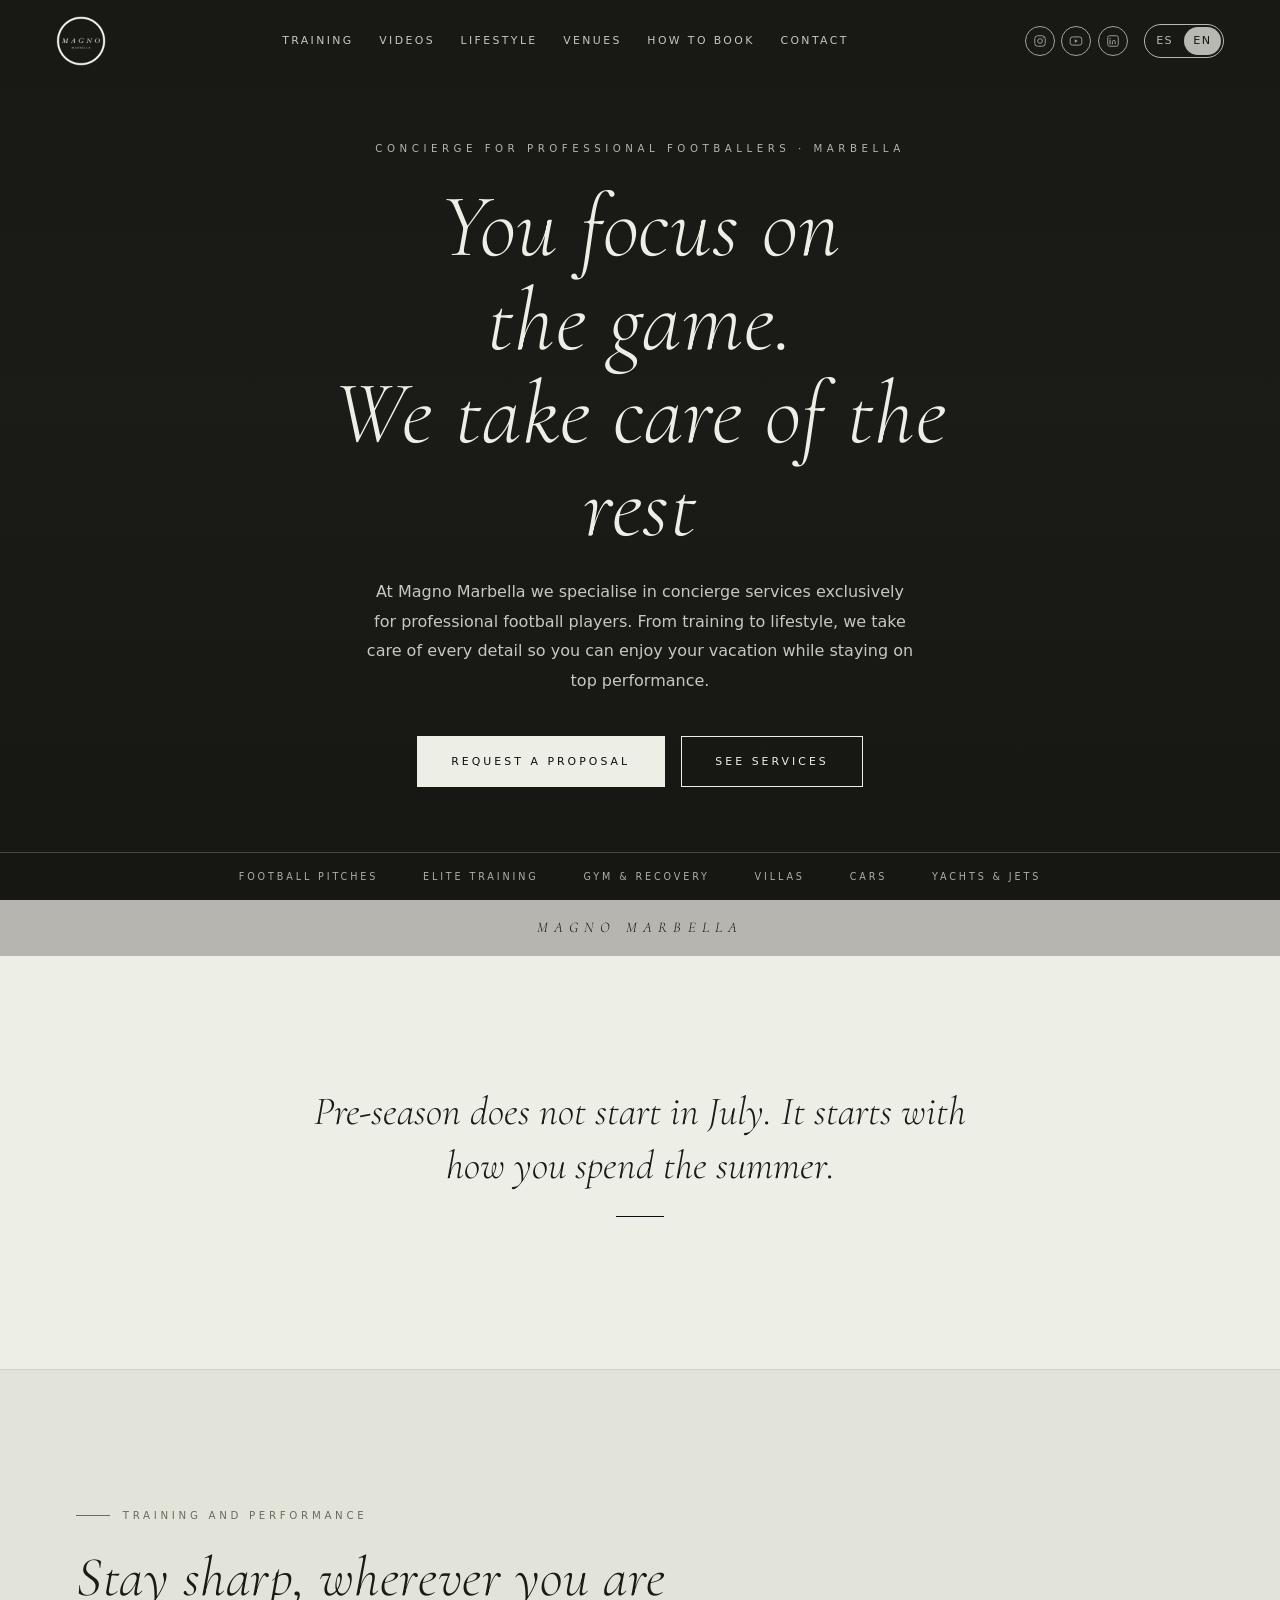
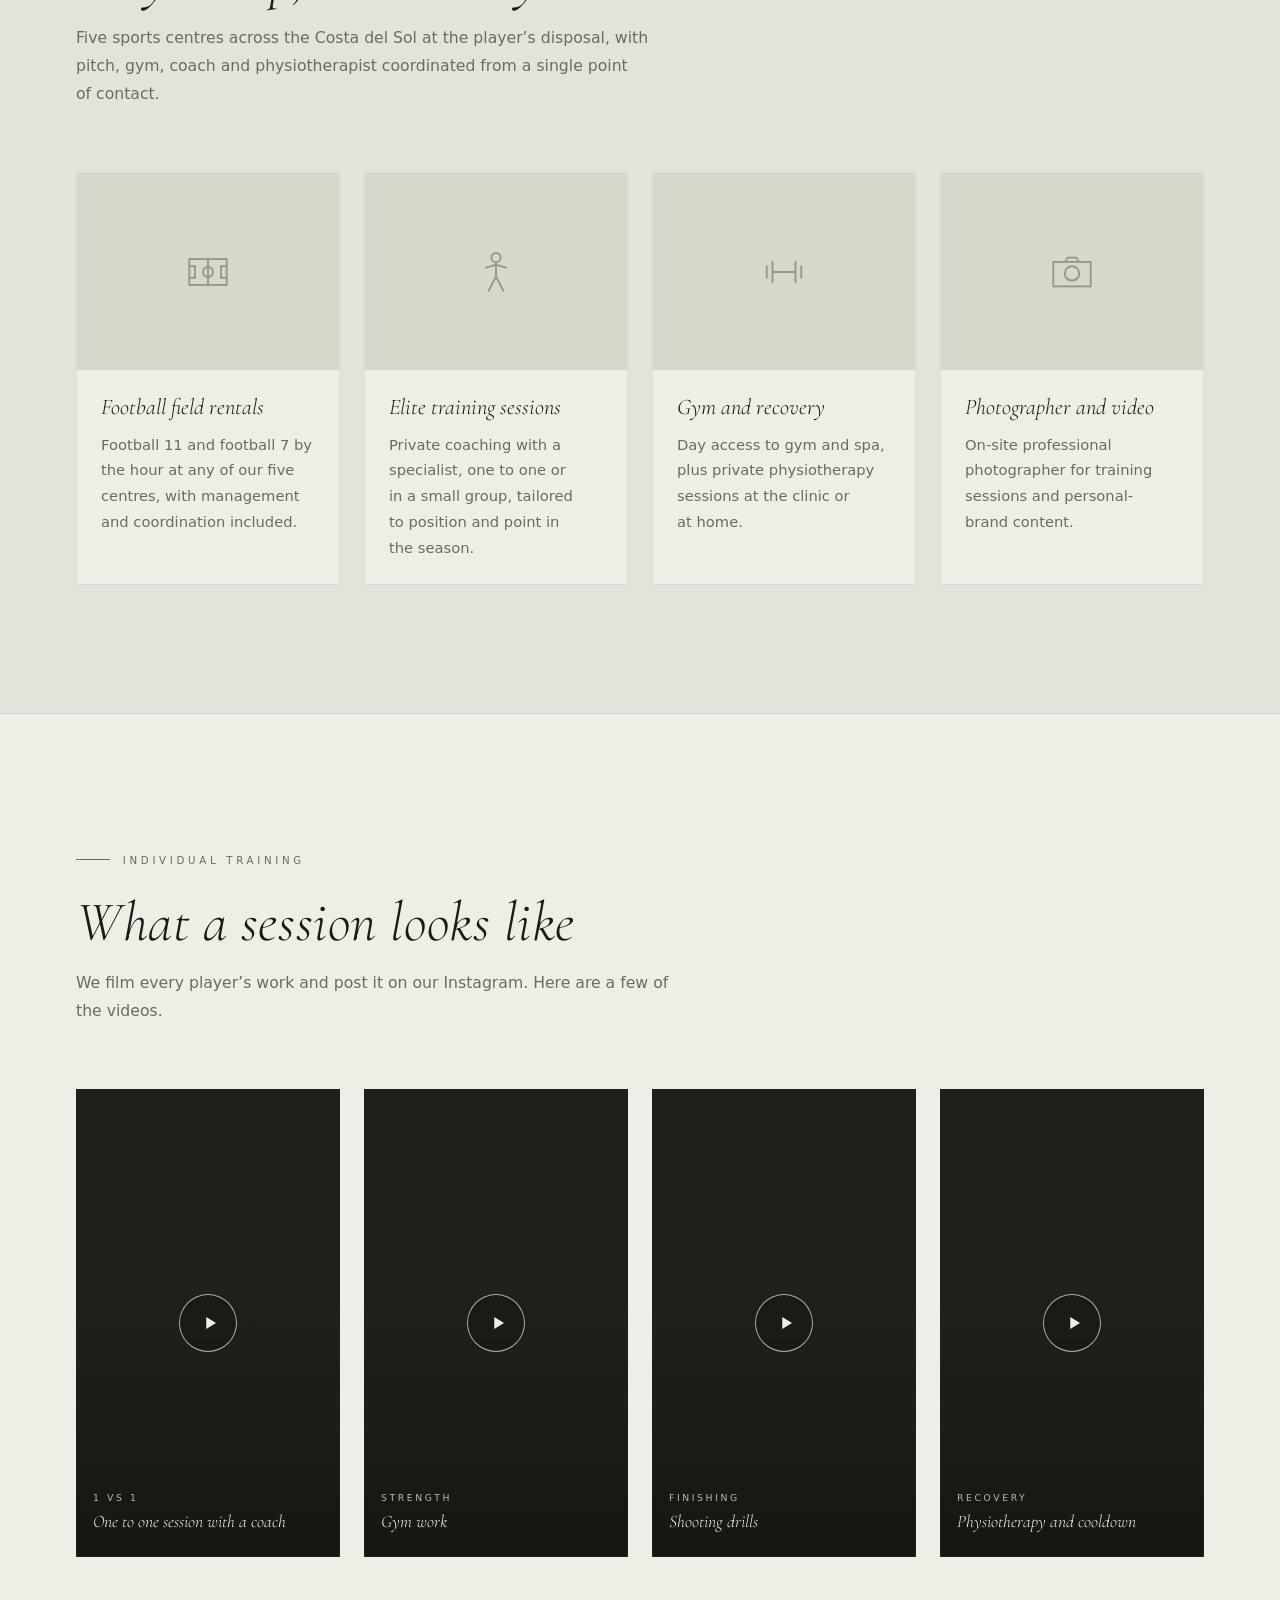
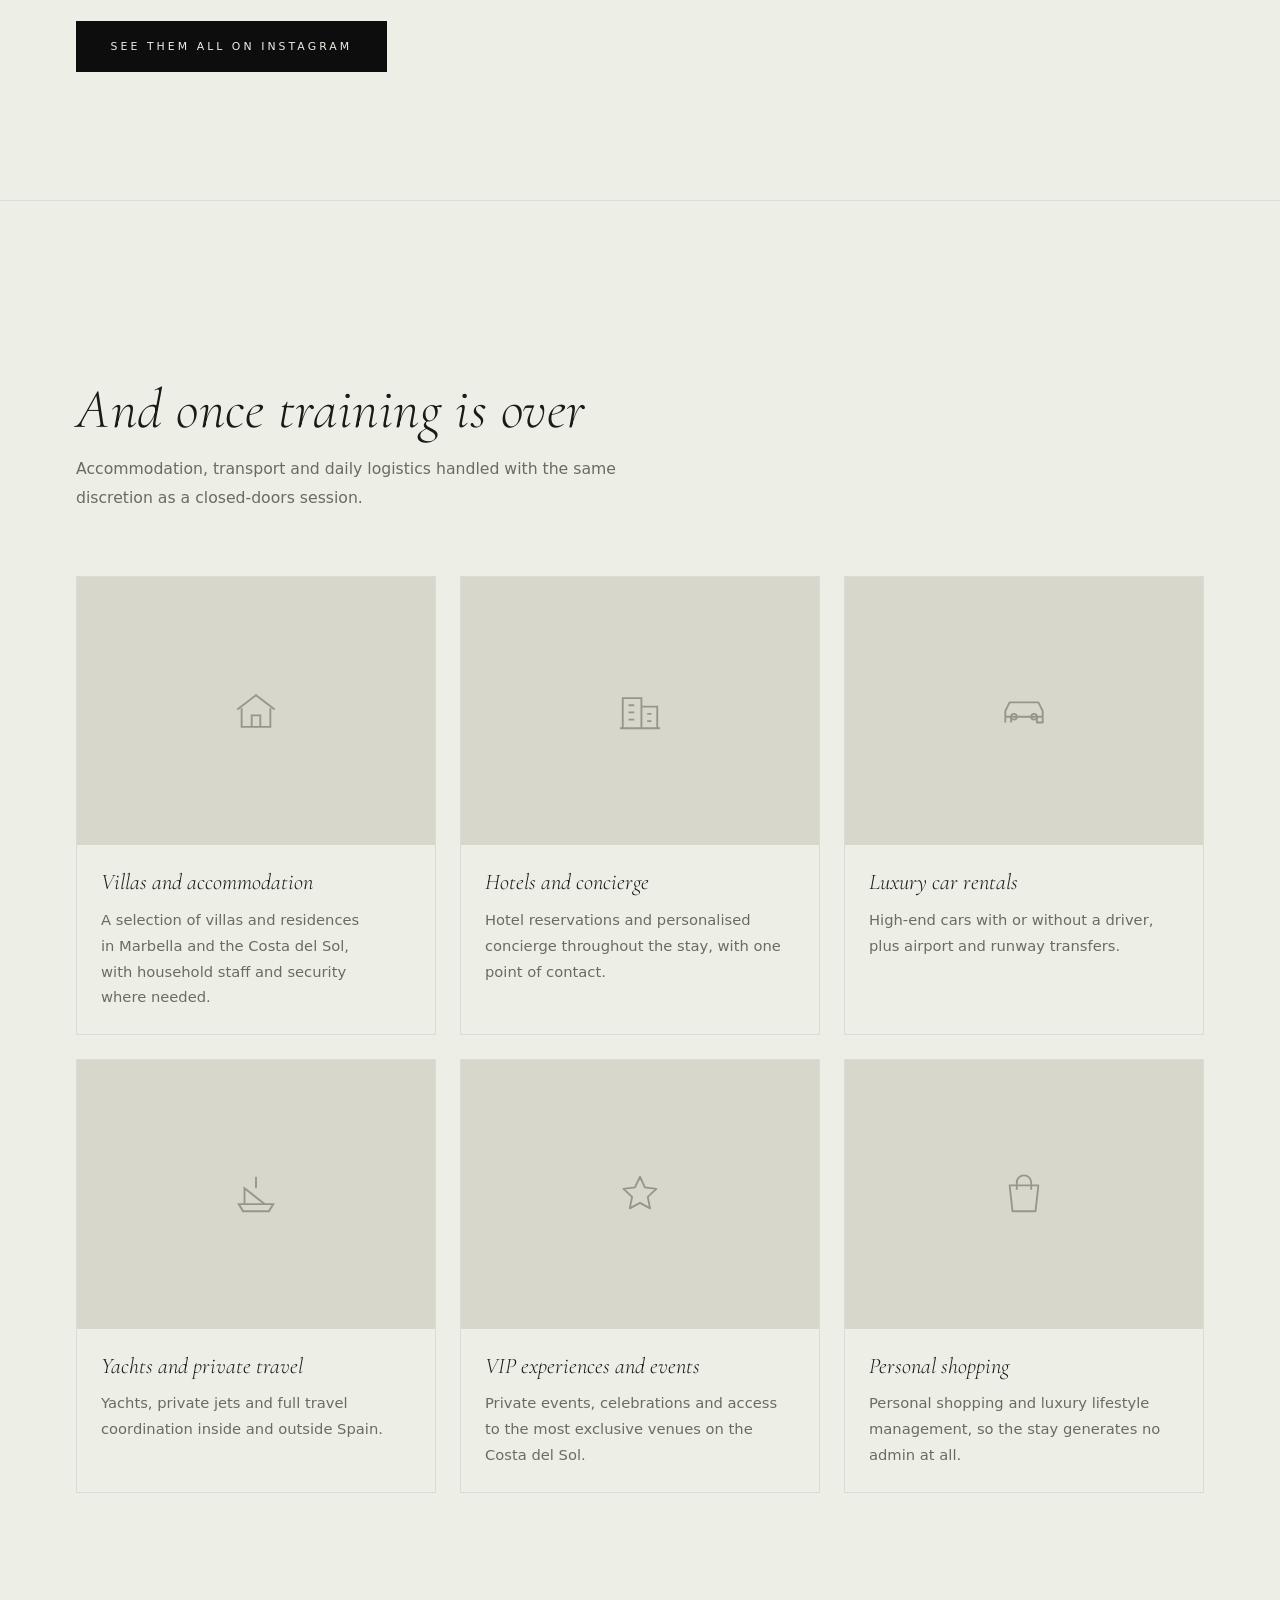
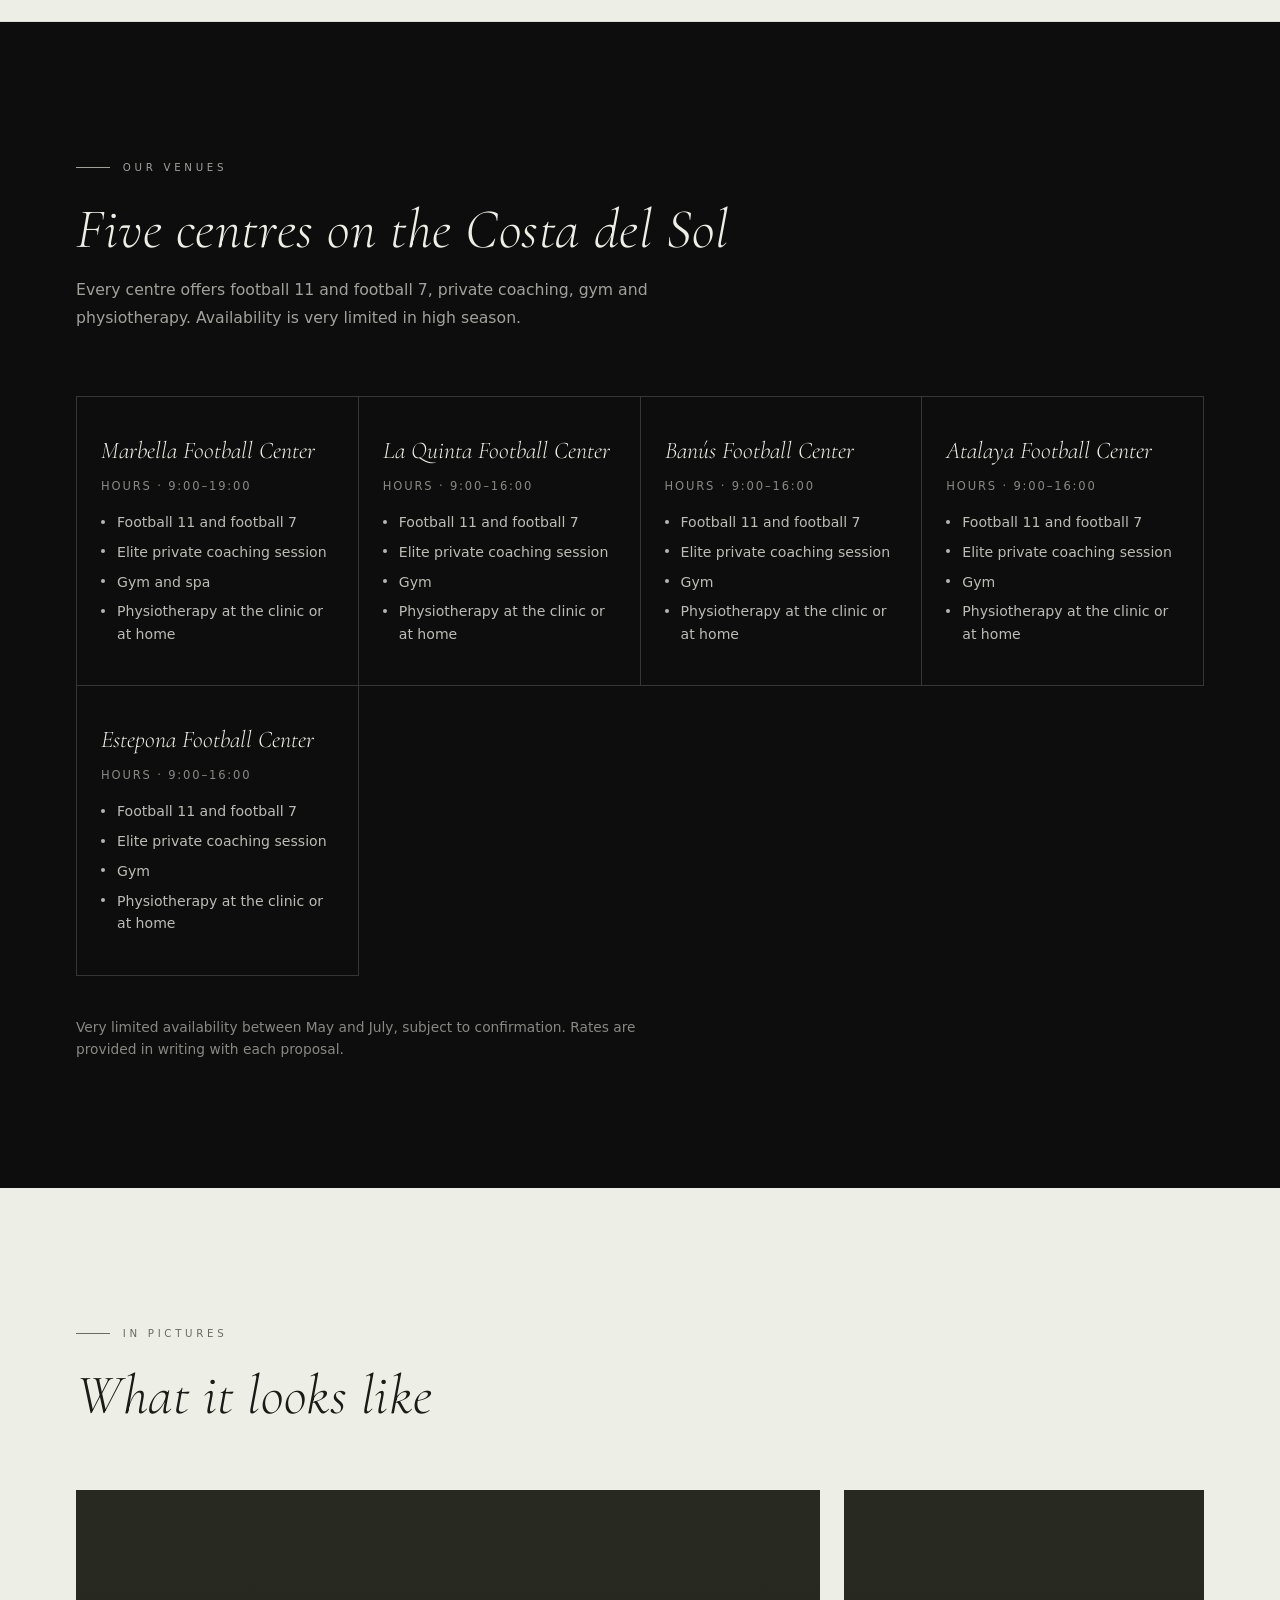
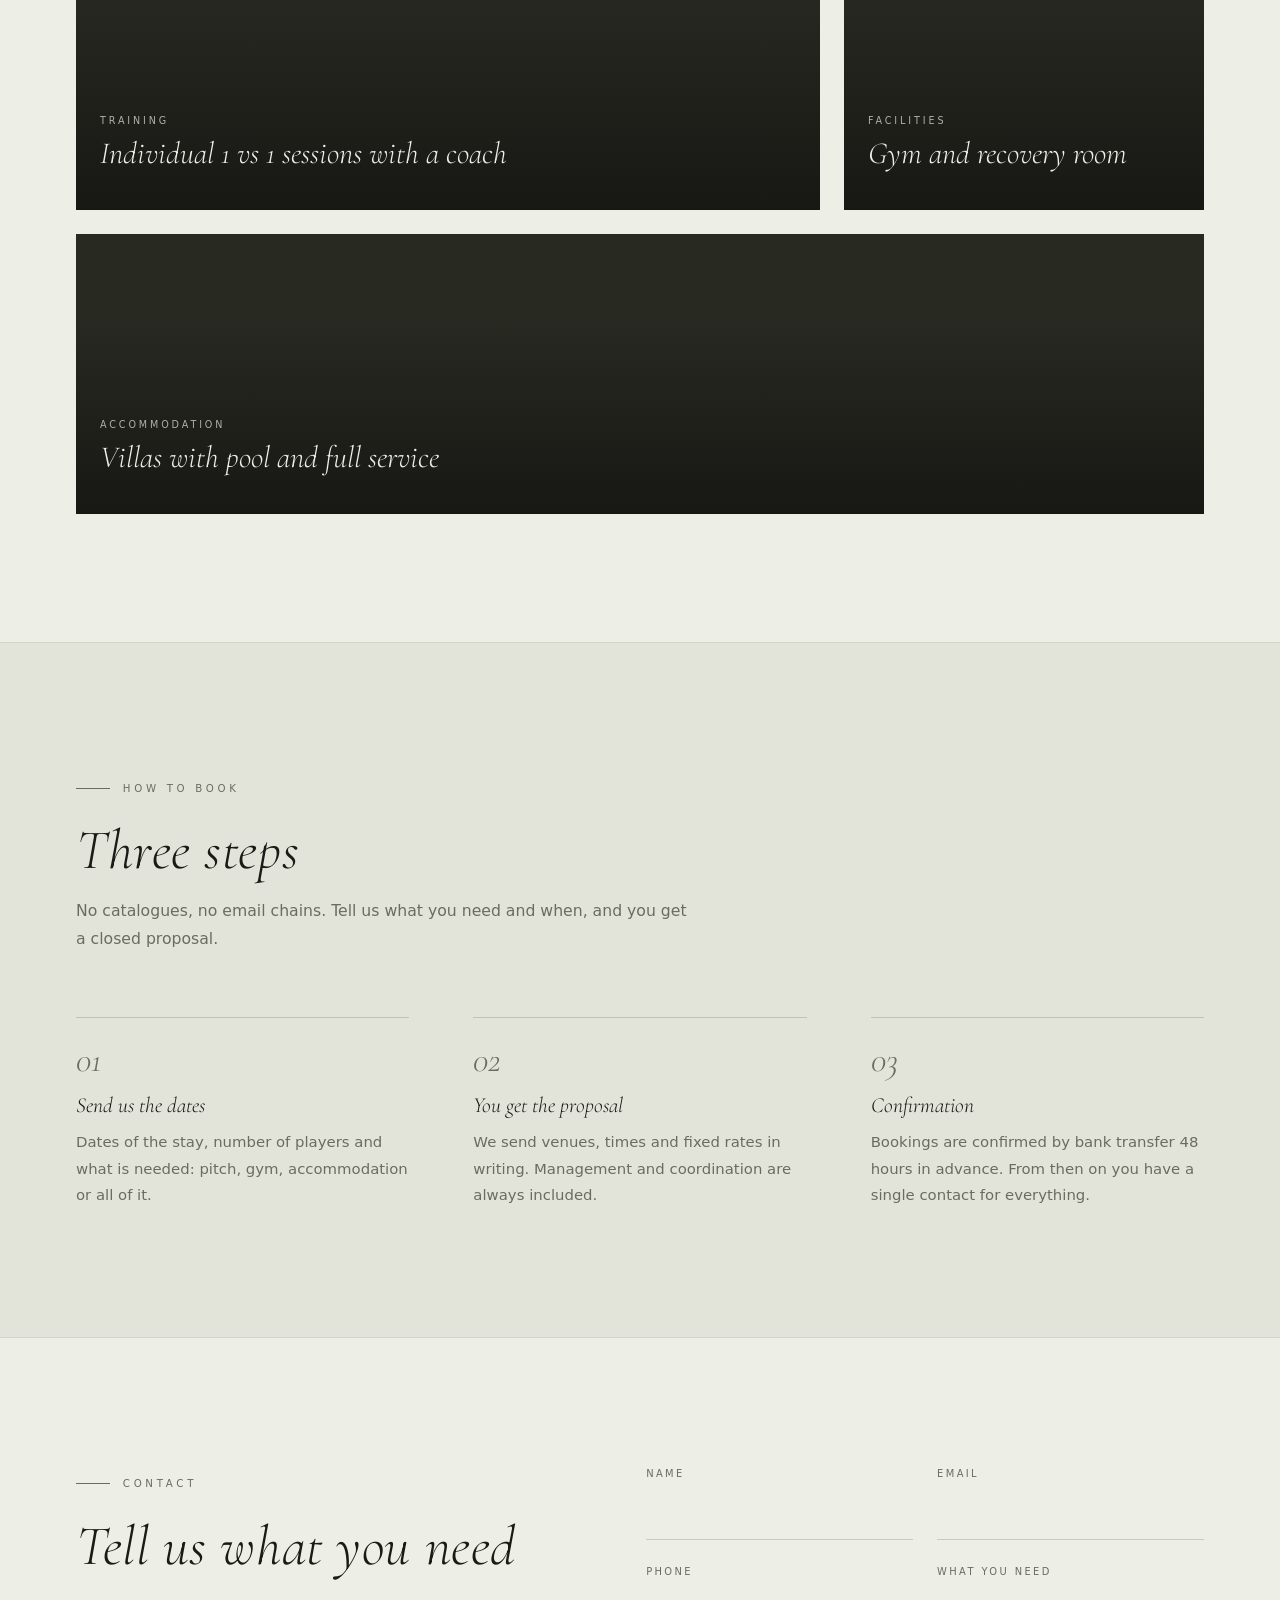
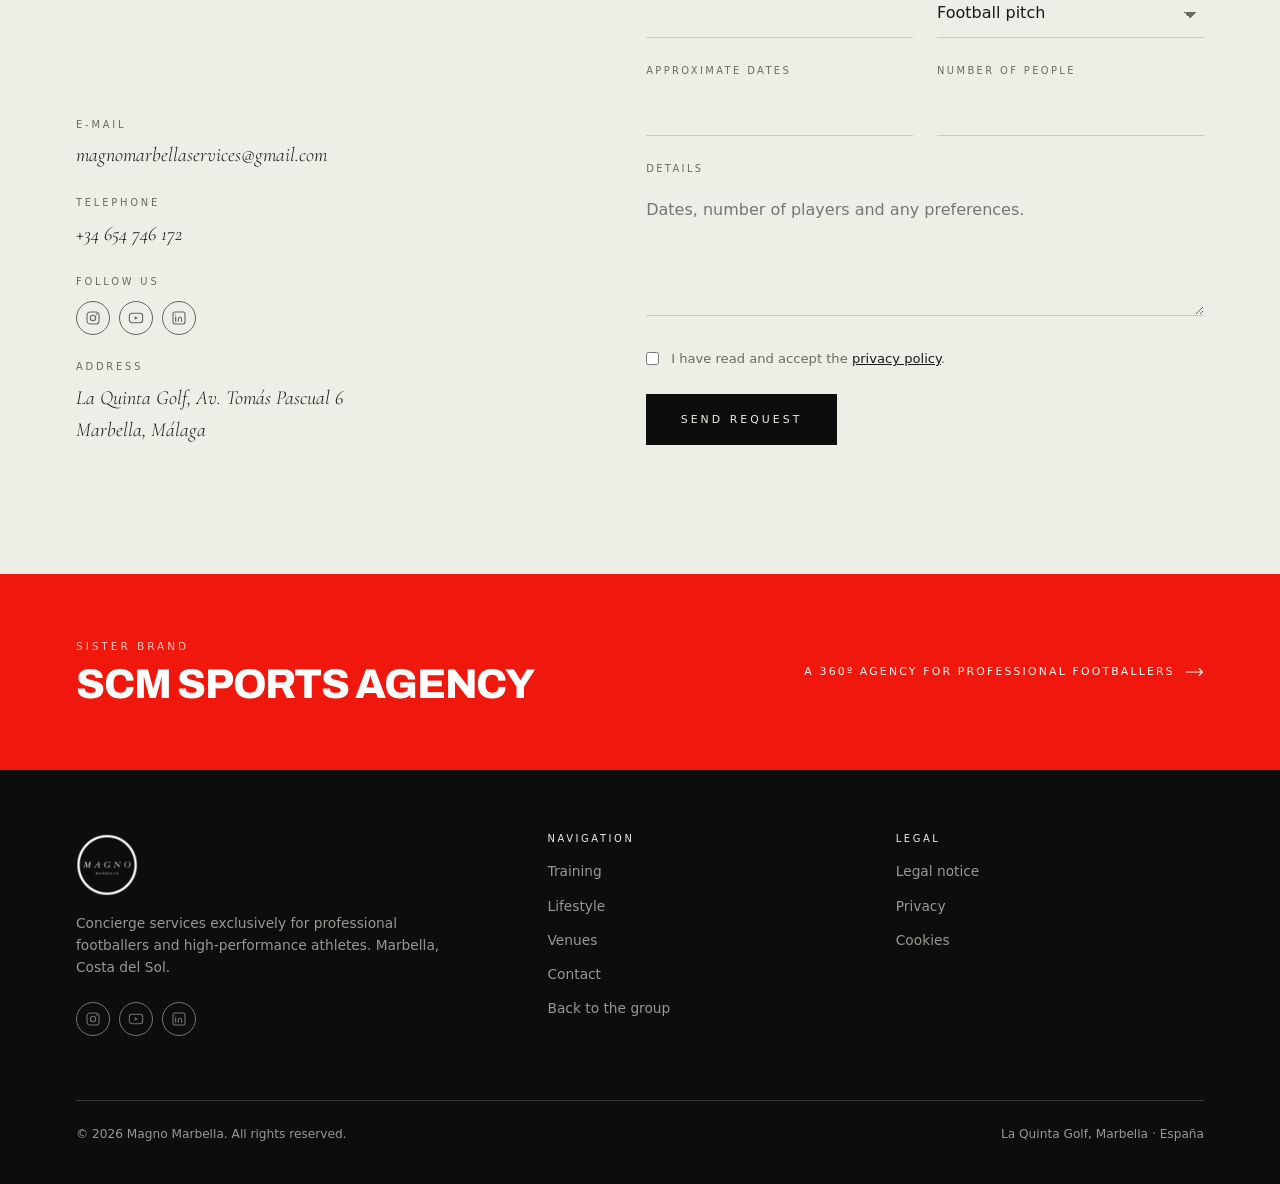
==== commit 144fcdd0: "Rediseño completo de SCM: ocho páginas, sistema de diseño nuevo y ámbar de marca La web de SCM era u" ====
--- a/magno/index.html
+++ b/magno/index.html
@@ -19,12 +19,7 @@
     <meta property="og:image" content="../assets/img/og-magno.jpg" />
 
     <link rel="icon" href="../assets/img/favicon-magno.svg" type="image/svg+xml" />
-    <link rel="preconnect" href="https://fonts.googleapis.com" />
-    <link rel="preconnect" href="https://fonts.gstatic.com" crossorigin />
-    <link
-      href="https://fonts.googleapis.com/css2?family=Archivo:wght@800&family=Cormorant+Garamond:ital,wght@0,300;0,400;1,300&family=Jost:wght@300;400;500&display=swap"
-      rel="stylesheet"
-    />
+    <link rel="stylesheet" href="../assets/css/fonts.css" />
     <link rel="stylesheet" href="../assets/css/base.css" />
     <link rel="stylesheet" href="../assets/css/magno.css" />
     <link rel="stylesheet" href="../assets/css/photos.css" />
--- a/assets/css/fonts.css
+++ b/assets/css/fonts.css
@@ -0,0 +1,62 @@
+/* ==========================================================================
+   TIPOGRAFÍAS
+
+   Alojadas en el propio repositorio, no en Google Fonts. Así la web no
+   depende de un tercero, carga sin una conexión extra y no hay que mencionar
+   a Google en la política de privacidad.
+
+   Solo se incluyen los subconjuntos latin y latin-ext: el resto no se usa.
+   Archivo e Inter son variables, así que un único fichero cubre todos los
+   pesos, y Archivo trae además el eje de anchura que usan los titulares.
+   ========================================================================== */
+
+@font-face {
+  font-family: 'Archivo';
+  font-style: normal;
+  font-weight: 400 800;
+  font-stretch: 62% 125%;
+  font-display: swap;
+  src: url(../fonts/archivo-normal-400-800-ext.woff2) format('woff2');
+  unicode-range: U+0100-02BA, U+02BD-02C5, U+02C7-02CC, U+02CE-02D7, U+02DD-02FF, U+0304, U+0308, U+0329, U+1D00-1DBF, U+1E00-1E9F, U+1EF2-1EFF, U+2020, U+20A0-20AB, U+20AD-20C0, U+2113, U+2C60-2C7F, U+A720-A7FF;
+}
+@font-face {
+  font-family: 'Archivo';
+  font-style: normal;
+  font-weight: 400 800;
+  font-stretch: 62% 125%;
+  font-display: swap;
+  src: url(../fonts/archivo-normal-400-800.woff2) format('woff2');
+  unicode-range: U+0000-00FF, U+0131, U+0152-0153, U+02BB-02BC, U+02C6, U+02DA, U+02DC, U+0304, U+0308, U+0329, U+2000-206F, U+20AC, U+2122, U+2191, U+2193, U+2212, U+2215, U+FEFF, U+FFFD;
+}
+@font-face {
+  font-family: 'Cormorant Garamond';
+  font-style: italic;
+  font-weight: 300;
+  font-display: swap;
+  src: url(../fonts/cormorant-garamond-italic-300-ext.woff2) format('woff2');
+  unicode-range: U+0100-02BA, U+02BD-02C5, U+02C7-02CC, U+02CE-02D7, U+02DD-02FF, U+0304, U+0308, U+0329, U+1D00-1DBF, U+1E00-1E9F, U+1EF2-1EFF, U+2020, U+20A0-20AB, U+20AD-20C0, U+2113, U+2C60-2C7F, U+A720-A7FF;
+}
+@font-face {
+  font-family: 'Cormorant Garamond';
+  font-style: italic;
+  font-weight: 300;
+  font-display: swap;
+  src: url(../fonts/cormorant-garamond-italic-300.woff2) format('woff2');
+  unicode-range: U+0000-00FF, U+0131, U+0152-0153, U+02BB-02BC, U+02C6, U+02DA, U+02DC, U+0304, U+0308, U+0329, U+2000-206F, U+20AC, U+2122, U+2191, U+2193, U+2212, U+2215, U+FEFF, U+FFFD;
+}
+@font-face {
+  font-family: 'Inter';
+  font-style: normal;
+  font-weight: 300 600;
+  font-display: swap;
+  src: url(../fonts/inter-normal-300-600-ext.woff2) format('woff2');
+  unicode-range: U+0100-02BA, U+02BD-02C5, U+02C7-02CC, U+02CE-02D7, U+02DD-02FF, U+0304, U+0308, U+0329, U+1D00-1DBF, U+1E00-1E9F, U+1EF2-1EFF, U+2020, U+20A0-20AB, U+20AD-20C0, U+2113, U+2C60-2C7F, U+A720-A7FF;
+}
+@font-face {
+  font-family: 'Inter';
+  font-style: normal;
+  font-weight: 300 600;
+  font-display: swap;
+  src: url(../fonts/inter-normal-300-600.woff2) format('woff2');
+  unicode-range: U+0000-00FF, U+0131, U+0152-0153, U+02BB-02BC, U+02C6, U+02DA, U+02DC, U+0304, U+0308, U+0329, U+2000-206F, U+20AC, U+2122, U+2191, U+2193, U+2212, U+2215, U+FEFF, U+FFFD;
+}
--- a/assets/css/base.css
+++ b/assets/css/base.css
@@ -251,16 +251,21 @@
   position: relative;
   overflow: hidden;
   background-color: var(--photo-fallback, #1a1a1a);
-  background-image: var(--photo, none);
-  background-size: cover;
-  background-position: var(--photo-position, center);
   aspect-ratio: var(--photo-ratio, 3 / 4);
 }
 
+/* Dos capas: el velo arriba y la fotografía debajo. Van en el ::after y no en
+   el fondo del elemento porque el fondo se pinta por detrás de los hijos, y
+   los bloques sin foto llevan dentro un icono de marcador que hay que tapar
+   en cuanto llega la imagen real. Sin --photo esta capa es transparente y el
+   marcador se ve. */
 .photo::after {
   content: '';
   position: absolute;
   inset: 0;
-  background: var(--photo-overlay, none);
+  background-image: var(--photo-overlay, none), var(--photo, none);
+  background-size: auto, cover;
+  background-position: center, var(--photo-position, center);
+  background-repeat: no-repeat, no-repeat;
   pointer-events: none;
 }
--- a/assets/css/photos.css
+++ b/assets/css/photos.css
@@ -2,14 +2,14 @@
    FOTOGRAFÍA
 
    Punto único donde se enchufan todas las imágenes del sitio. La web funciona
-   entera sin ninguna: donde debería ir una foto se pinta un bloque de color
-   con su icono.
+   entera sin ninguna: donde debería ir una foto se pinta un bloque con su
+   icono o un degradado de marca.
 
    Los escudos de los clubes NO se configuran aquí: son ficheros sueltos en
    assets/img/clubes/. Ver assets/img/README.md.
 
-   Para poner las imágenes reales se descomenta la línea que toque y se deja
-   el fichero en assets/img/. No hay que tocar el HTML.
+   Para poner una imagen se descomenta su línea y se deja el fichero en
+   assets/img/. No hay que tocar el HTML.
 
    Las rutas son relativas a ESTE archivo, por eso empiezan por ../img/.
    ========================================================================== */
@@ -19,29 +19,6 @@
      Verticales, 1400 x 1800. La de SCM lleva un velo oscuro encima. */
   /* --photo-scm: url('../img/hub-scm.jpg'); */
   /* --photo-magno: url('../img/hub-magno.jpg'); */
-
-  /* --- Equipo de SCM ----------------------------------------------------
-     Retratos verticales 4:5, 800 x 1000. Mismo encuadre en los seis. */
-  /* --photo-team1: url('../img/equipo-1.jpg'); */
-  /* --photo-team2: url('../img/equipo-2.jpg'); */
-  /* --photo-team3: url('../img/equipo-3.jpg'); */
-  /* --photo-team4: url('../img/equipo-4.jpg'); */
-  /* --photo-team5: url('../img/equipo-5.jpg'); */
-  /* --photo-team6: url('../img/equipo-6.jpg'); */
-
-  /* --- Actualidad de SCM ------------------------------------------------
-     Horizontales 16:10, 1200 x 750. Capturas o fotos de cada publicación. */
-  /* --photo-news1: url('../img/actualidad-1.jpg'); */
-  /* --photo-news2: url('../img/actualidad-2.jpg'); */
-  /* --photo-news3: url('../img/actualidad-3.jpg'); */
-
-  /* --- SCM x Magno ------------------------------------------------------
-     Horizontales 16:10, 1200 x 750. */
-  /* --photo-partner1: url('../img/partner-estancias.jpg'); */
-  /* --photo-partner2: url('../img/partner-villas.jpg'); */
-  /* --photo-partner3: url('../img/partner-vip.jpg'); */
-  /* --photo-partner4: url('../img/partner-camps.jpg'); */
-  /* --photo-partner5: url('../img/partner-inmobiliaria.jpg'); */
 
   /* --- Magno, entrenamiento y rendimiento -------------------------------
      Horizontales 4:3, 1200 x 900. */
@@ -60,8 +37,8 @@
   /* --photo-life6: url('../img/magno-shopping.jpg'); */
 
   /* --- Magno, vídeos de Instagram ---------------------------------------
-     Portadas verticales 9:16, 720 x 1280. Son la miniatura del reel; la URL
-     del vídeo se pone en el href de cada tarjeta en magno/index.html. */
+     Portadas verticales 9:16, 720 x 1280. La URL del reel se pone en el href
+     de cada tarjeta, en magno/index.html. */
   /* --photo-reel1: url('../img/reel-1.jpg'); */
   /* --photo-reel2: url('../img/reel-2.jpg'); */
   /* --photo-reel3: url('../img/reel-3.jpg'); */
@@ -72,16 +49,100 @@
   /* --photo-exp1: url('../img/magno-entrenamiento.jpg'); */
   /* --photo-exp2: url('../img/magno-recuperacion.jpg'); */
   /* --photo-exp3: url('../img/magno-villa.jpg'); */
-
 }
 
-/* Los heroes llevan su propia imagen por página.
+/* ==========================================================================
+   SCM SPORTS AGENCY
+   ========================================================================== */
 
-   SCM: foto de marketing de un jugador de la agencia, horizontal, con el
-   sujeto hacia la derecha para que el titular caiga sobre el lado despejado.
-   Con --photo-hero-position se ajusta el encuadre sin recortar el fichero.
+body.page-scm {
+  /* --- Portada ----------------------------------------------------------
+     Las fotos del hero se relevan solas cada ocho segundos, a pantalla
+     completa. Formato HORIZONTAL, 1920 x 1080.
 
-   Magno: fotografía a pantalla completa de instalaciones o costa. */
+     Elegidlas con aire en la mitad izquierda, que es donde cae el titular, y
+     con el jugador a la derecha: en móvil la pantalla es mucho más estrecha y
+     el encuadre está desplazado al 68 % de ancho para no dejarlo fuera.
 
-/* body.page-scm { --photo-hero: url('../img/hero-scm.jpg'); --photo-hero-position: center 20%; } */
+     Para añadir una cuarta se copia una diapositiva en scm/index.html y se
+     añade aquí --photo-hero4. */
+  --photo-hero1: url('../img/hero-scm-1.jpg');
+  --photo-hero2: url('../img/hero-scm-2.jpg');
+  --photo-hero3: url('../img/hero-scm-3.jpg');
+
+  --photo-hero-size: cover;
+  --photo-hero-position: center 25%;
+  --photo-hero-position-mobile: 68% 18%;
+
+  /* --- Accesos de la portada -------------------------------------------
+     Verticales u horizontales, 1200 x 1500. Se ven en blanco y negro y
+     recuperan el color al pasar el ratón. Ahora reutilizan las fotos del
+     hero; en cuanto haya material propio se cambian por el suyo. */
+  --photo-gate1: url('../img/hero-scm-1.jpg');
+  --photo-gate2: url('../img/hero-scm-3.jpg');
+  --photo-gate3: url('../img/hero-scm-2.jpg');
+
+  /* --- Historia ---------------------------------------------------------
+     Horizontales 16:9, 1600 x 900.
+     story   Bloque de la portada. Encaja una foto de Marbella o de la Costa
+             del Sol, que es donde empieza todo.
+     story2  Magno Marbella: villa, estancia o servicio.
+     story6  Fútbol internacional: estadio, palco, reunión. */
+  /* --photo-story: url('../img/historia-marbella.jpg'); */
+  /* --photo-story2: url('../img/historia-magno.jpg'); */
+  /* --photo-story6: url('../img/historia-internacional.jpg'); */
+
+  /* --- Cabeceras de página ----------------------------------------------
+     Horizontales 1920 x 1080. Sin foto se pinta un degradado de marca, que
+     funciona perfectamente: no es obligatorio rellenarlas todas. */
+  /* --photo-head-agencia: url('../img/head-agencia.jpg'); */
+  /* --photo-head-historia: url('../img/head-historia.jpg'); */
+  /* --photo-head-grupo: url('../img/head-grupo.jpg'); */
+  /* --photo-head-servicios: url('../img/head-servicios.jpg'); */
+  /* --photo-head-red: url('../img/head-red.jpg'); */
+  /* --photo-head-actualidad: url('../img/head-actualidad.jpg'); */
+  /* --photo-head-contacto: url('../img/head-contacto.jpg'); */
+
+  /* --- Servicios --------------------------------------------------------
+     Horizontales 4:3, 1200 x 900. Una por servicio, en el mismo orden en que
+     salen en la página. Mientras falten se ve el icono del servicio en
+     grande, que ya explica de qué va cada uno.
+       1 Asesoramiento integral      reunión, despacho, conversación
+       2 Análisis de rendimiento     vídeo, datos, pizarra táctica
+       3 Apoyo psicológico           sesión, concentración, vestuario
+       4 Nutrición                   cocina, comida real, laboratorio
+       5 Desarrollo deportivo        entrenamiento individual, gimnasio
+       6 Marca personal              rodaje, cámara, sesión de fotos
+       7 Inversiones y patrimonio    firma, propiedad, oficina */
+  /* --photo-serv1: url('../img/serv-asesoramiento.jpg'); */
+  /* --photo-serv2: url('../img/serv-analisis.jpg'); */
+  /* --photo-serv3: url('../img/serv-psicologia.jpg'); */
+  /* --photo-serv4: url('../img/serv-nutricion.jpg'); */
+  /* --photo-serv5: url('../img/serv-desarrollo.jpg'); */
+  /* --photo-serv6: url('../img/serv-marca.jpg'); */
+  /* --photo-serv7: url('../img/serv-inversiones.jpg'); */
+
+  /* --- Equipo -----------------------------------------------------------
+     Retratos verticales 4:5, 800 x 1000. Mismo encuadre en los seis: una
+     rejilla con recortes distintos se nota mucho. Se ven en blanco y negro y
+     recuperan el color al pasar el ratón. */
+  /* --photo-team1: url('../img/equipo-1.jpg'); */
+  /* --photo-team2: url('../img/equipo-2.jpg'); */
+  /* --photo-team3: url('../img/equipo-3.jpg'); */
+  /* --photo-team4: url('../img/equipo-4.jpg'); */
+  /* --photo-team5: url('../img/equipo-5.jpg'); */
+  /* --photo-team6: url('../img/equipo-6.jpg'); */
+
+  /* --- Actualidad -------------------------------------------------------
+     Horizontales 16:10, 1200 x 750. Una por publicación. Al añadir tarjetas
+     nuevas se añaden aquí --photo-news4 y siguientes. */
+  /* --photo-news1: url('../img/actualidad-1.jpg'); */
+  /* --photo-news2: url('../img/actualidad-2.jpg'); */
+  --photo-news3: url('../img/actualidad-3.jpg');
+}
+
+/* ==========================================================================
+   MAGNO MARBELLA
+   ========================================================================== */
+
 /* body.page-magno { --photo-hero: url('../img/hero-magno.jpg'); } */
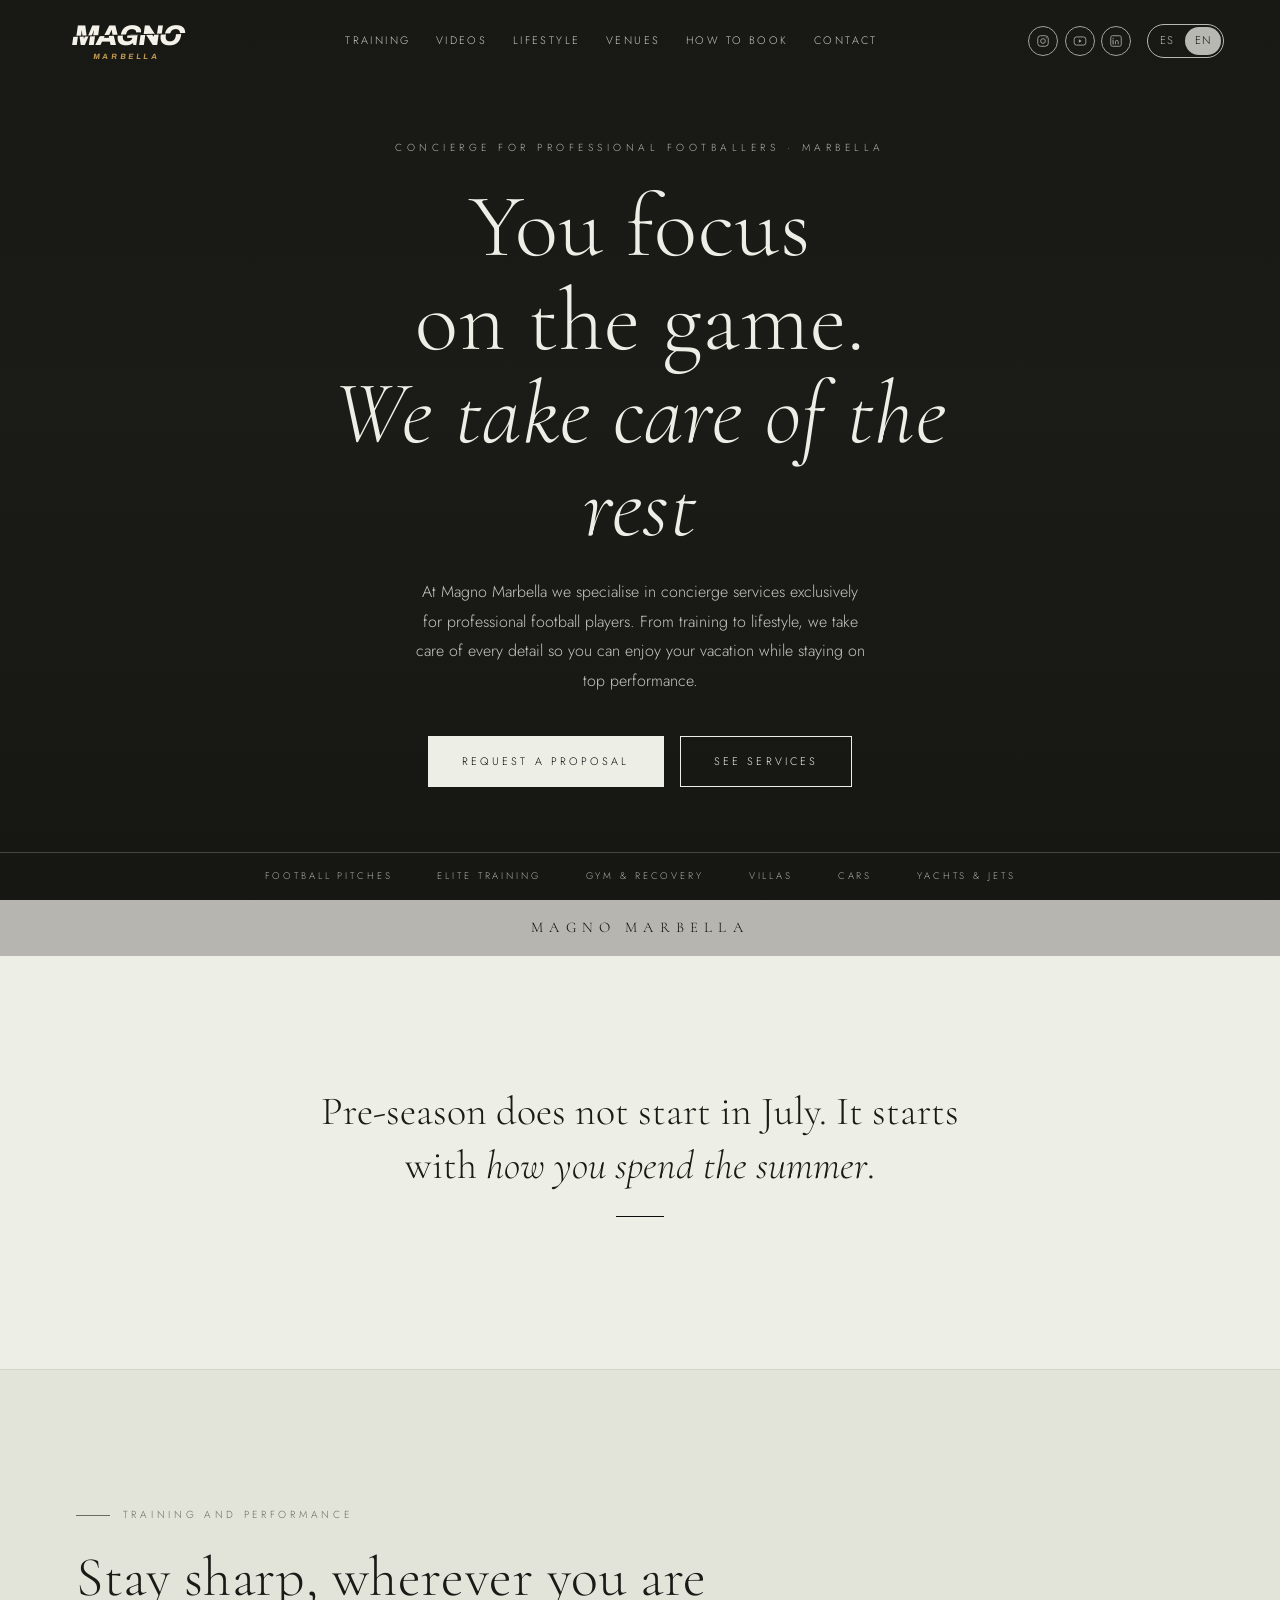
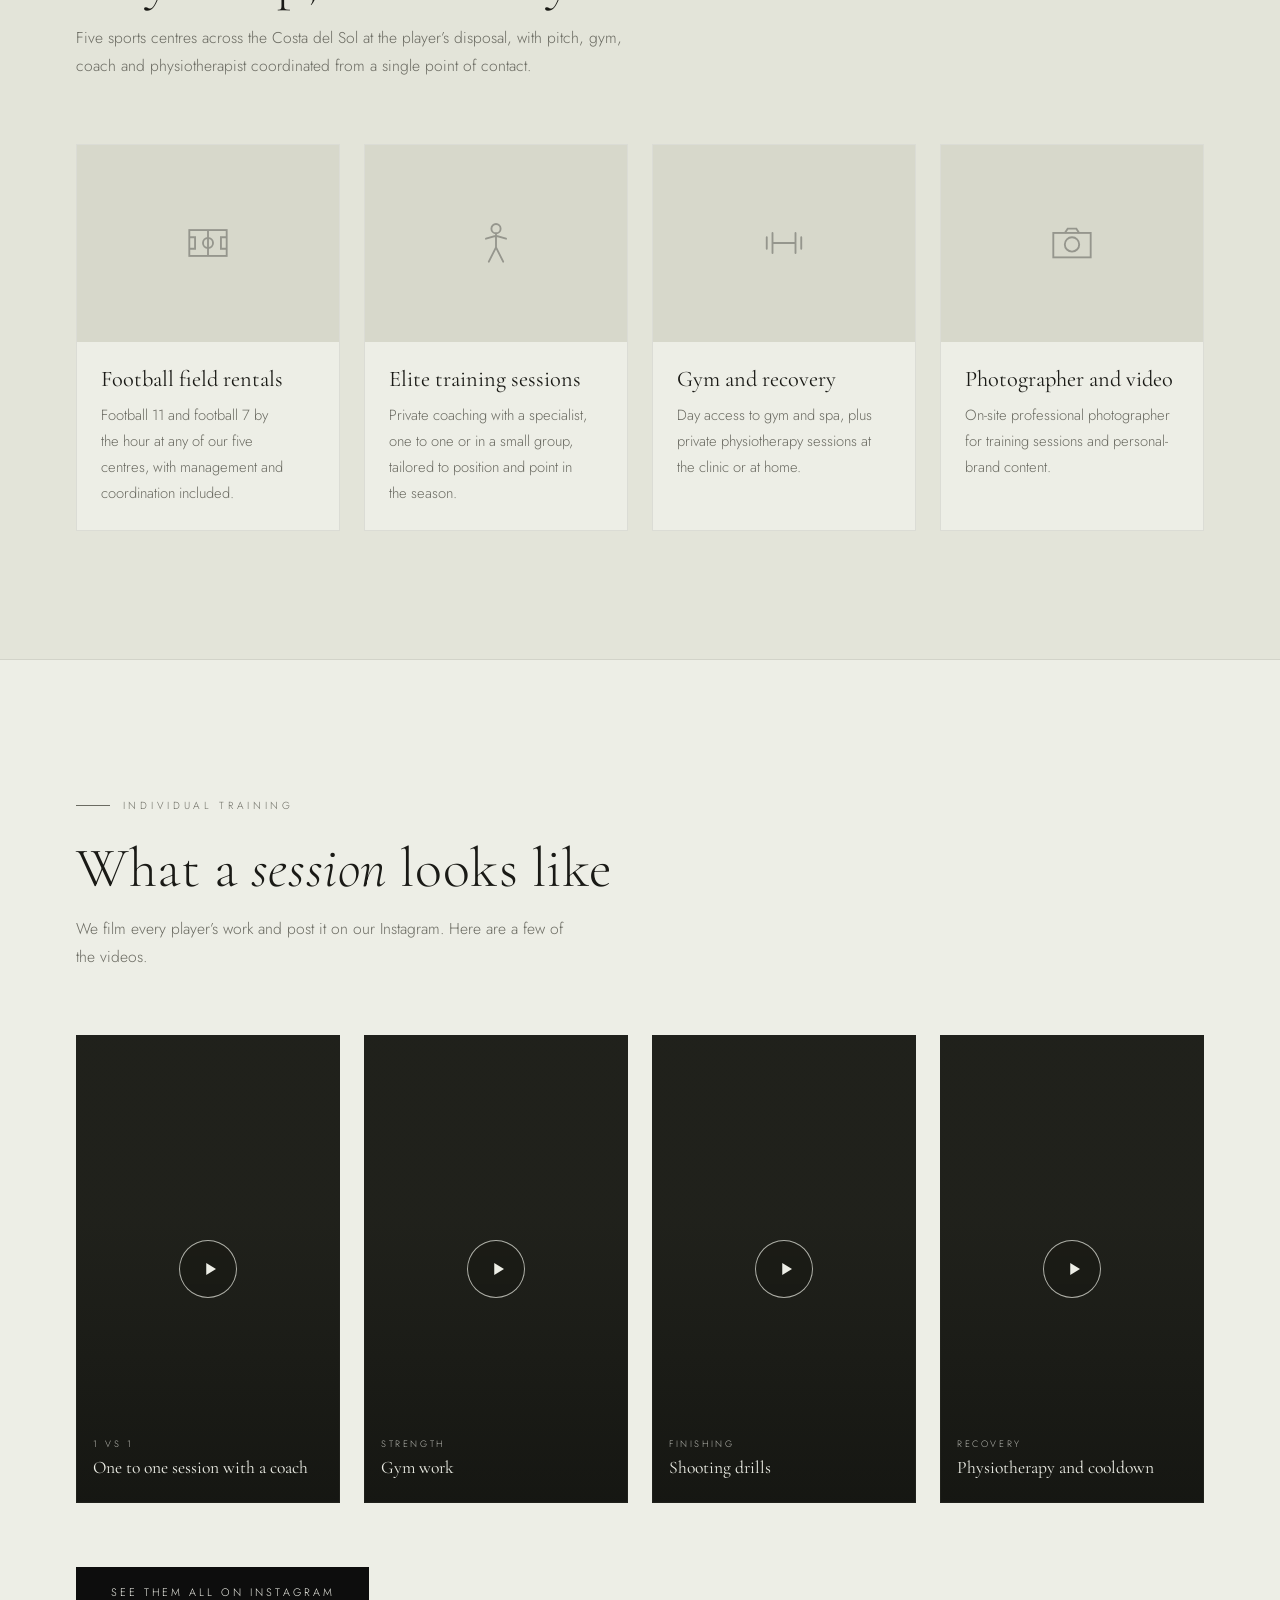
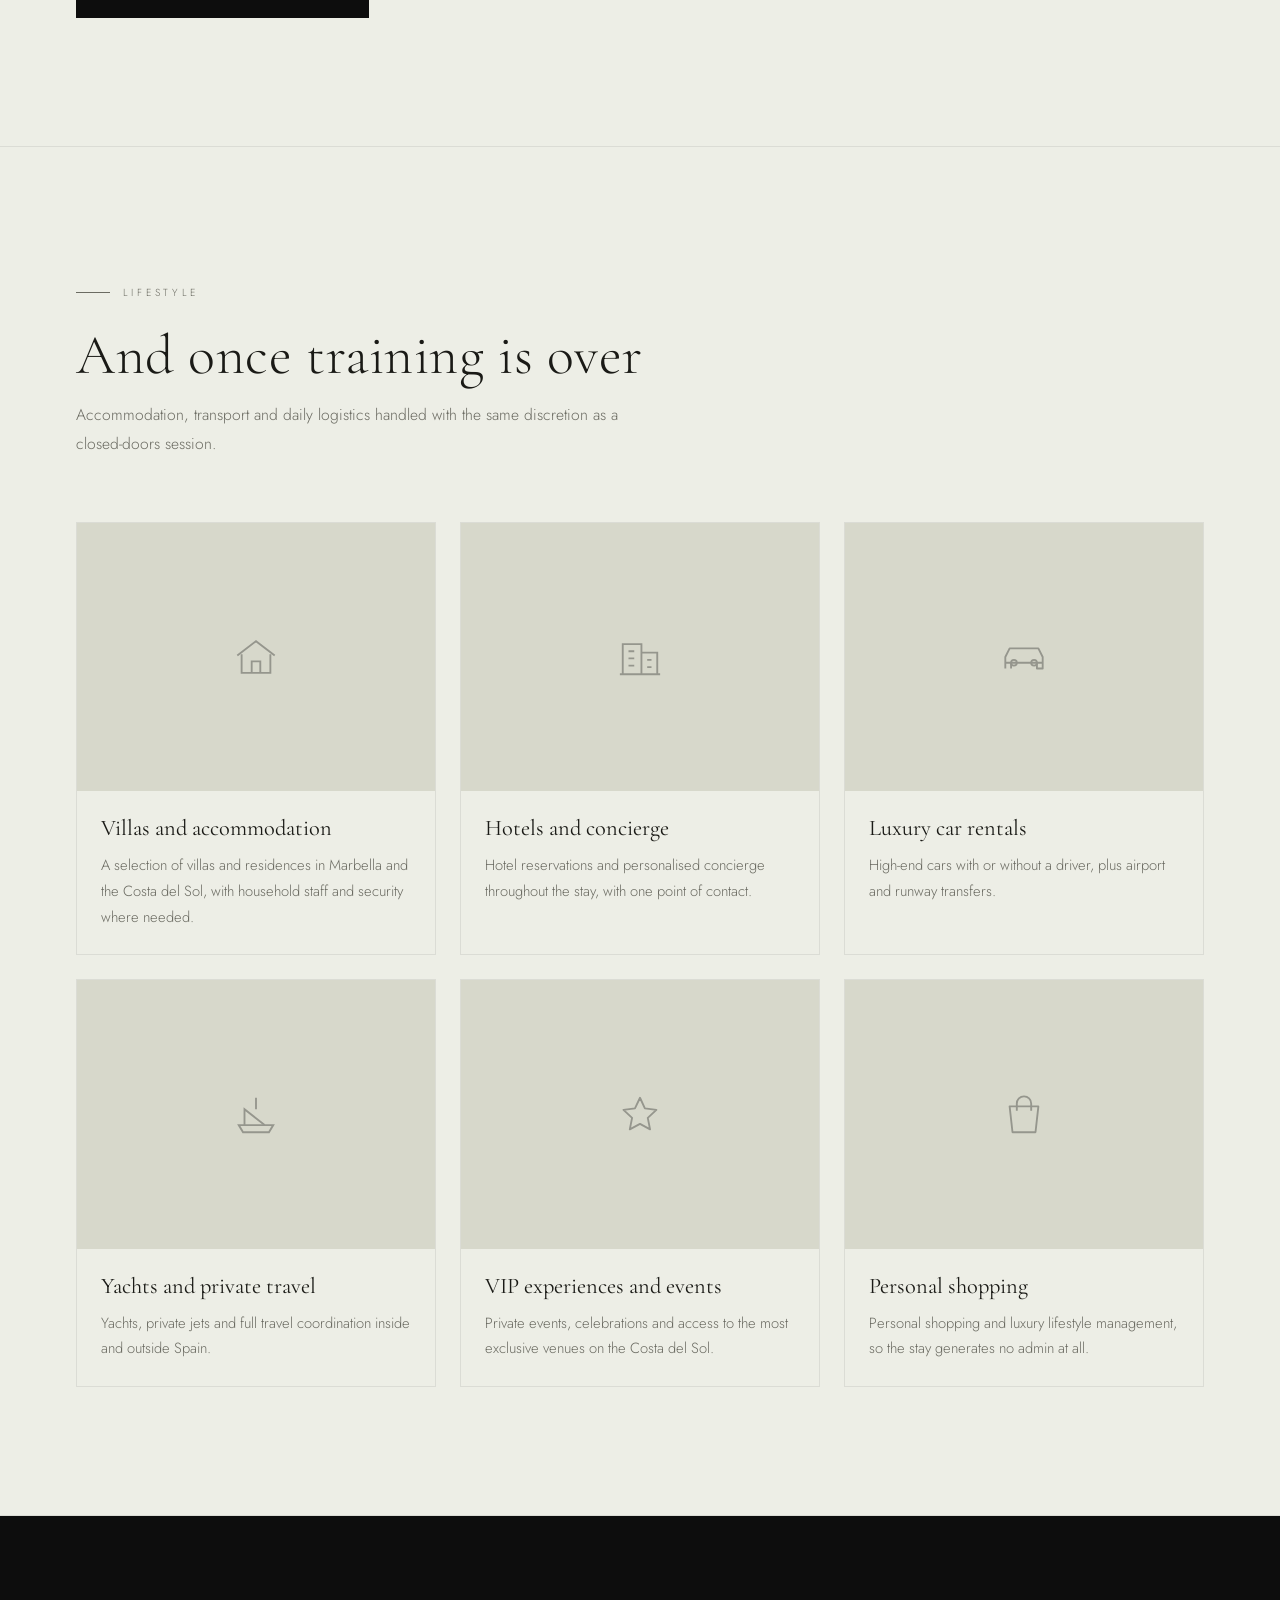
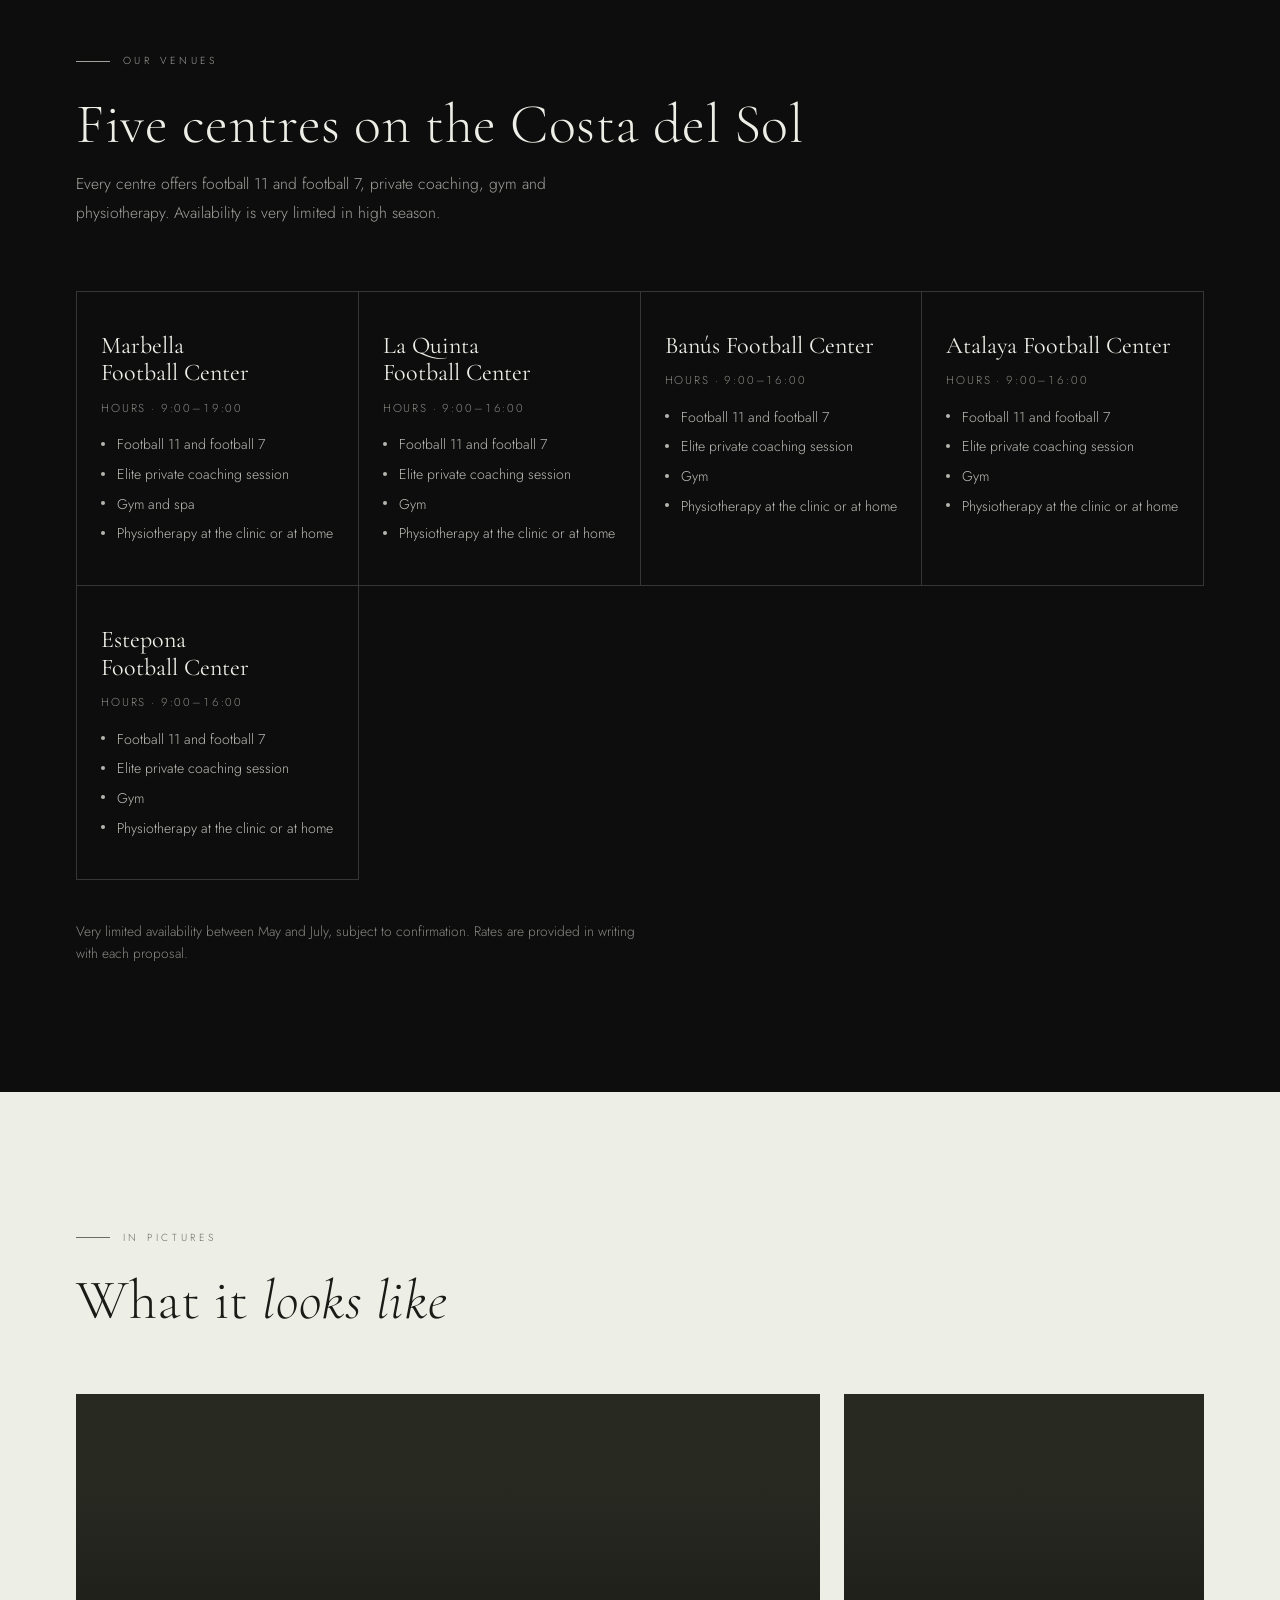
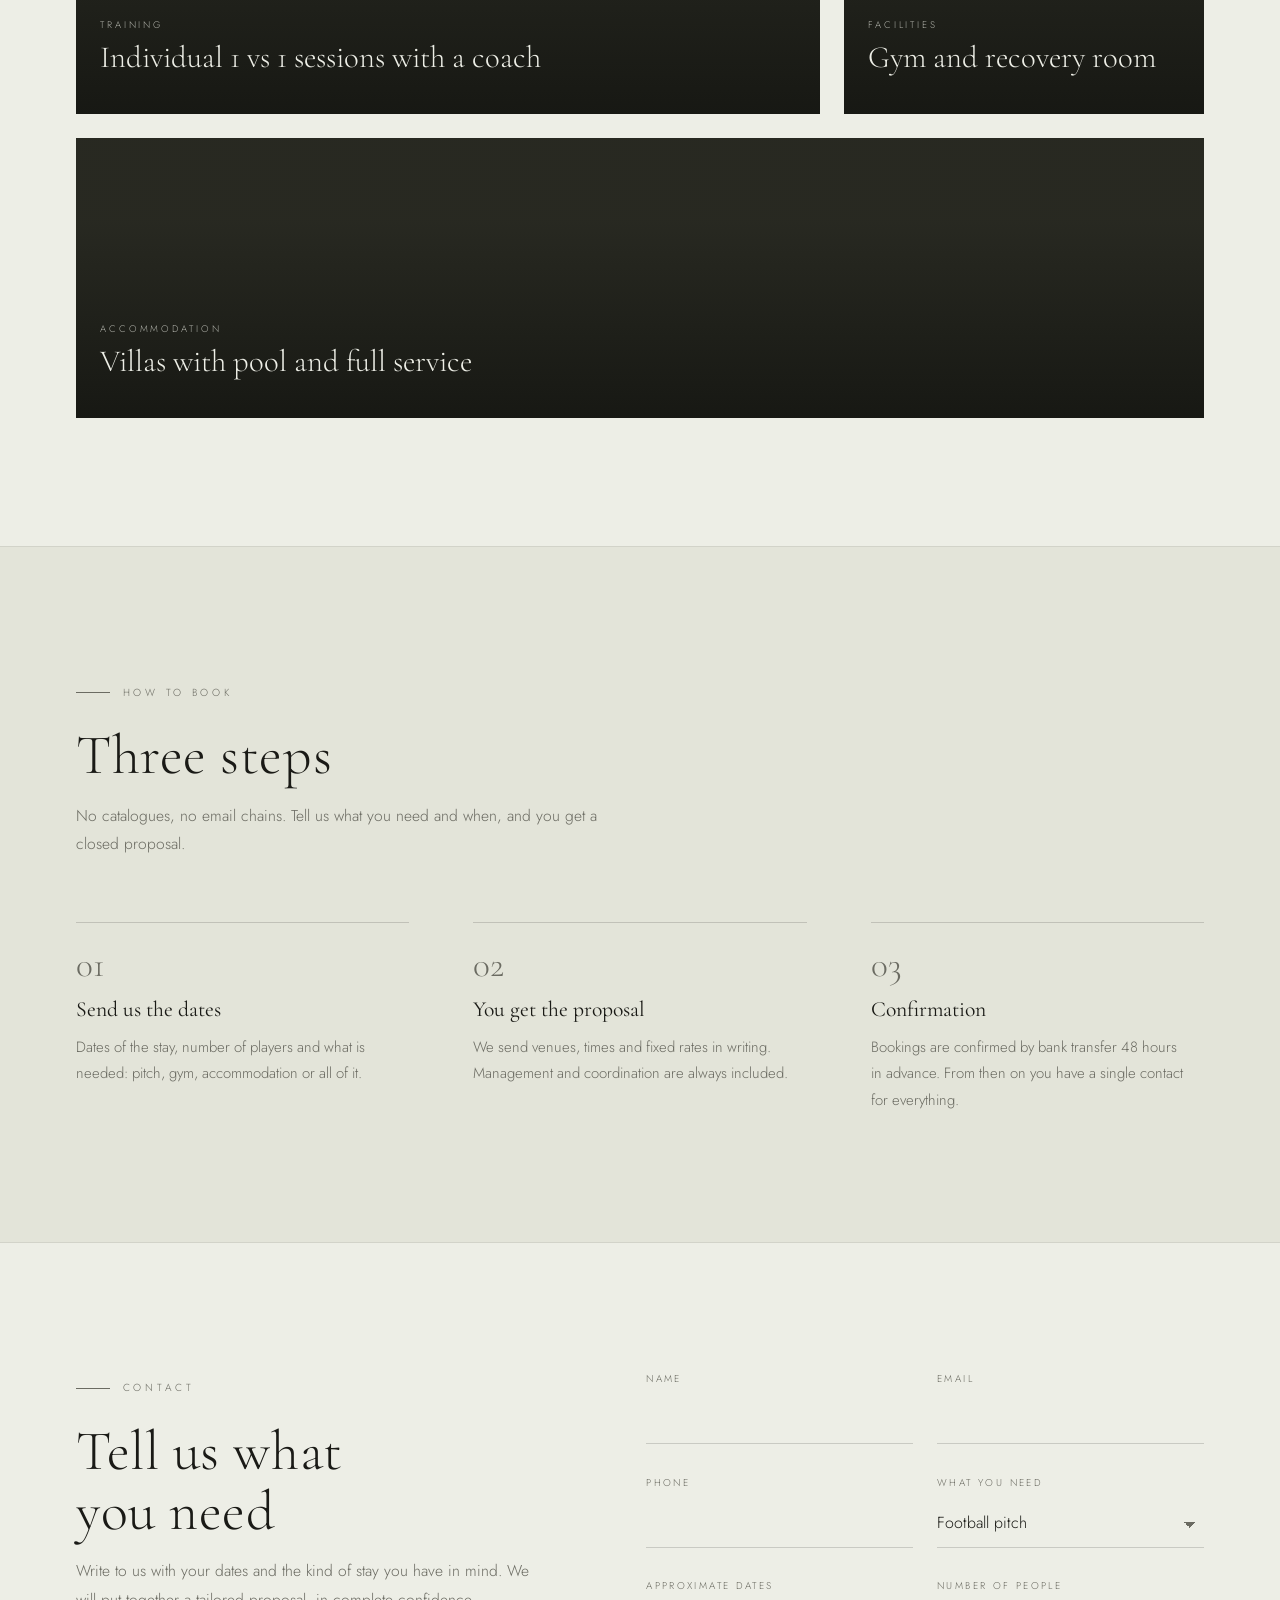
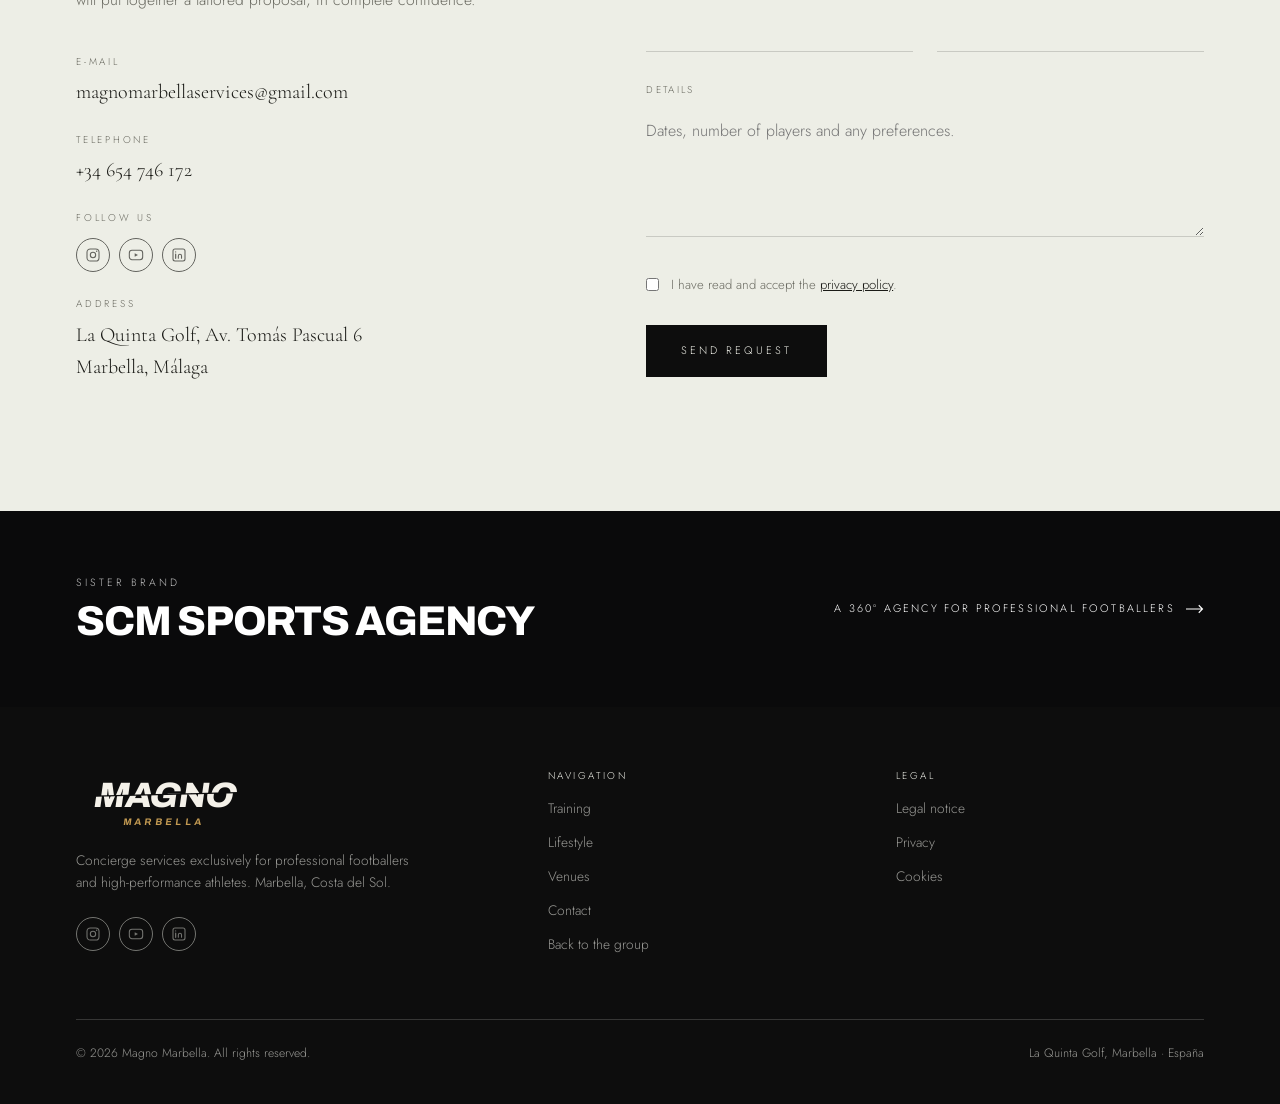
==== commit 7c05f2a8: "Portada SCM con accesos rápidos y logotipo oficial de Magno Marbella - Nueva banda clara tras el her" ====
--- a/magno/index.html
+++ b/magno/index.html
@@ -31,7 +31,7 @@
     <!-- ==================================================== cabecera ==== -->
     <header class="header" data-header>
       <a class="brand" href="../">
-        <img src="../assets/img/logo-magno.png" alt="Magno Marbella" />
+        <img src="../assets/img/logo-magno.svg" alt="Magno Marbella" />
       </a>
 
       <nav class="nav" data-nav aria-label="Principal">
@@ -719,7 +719,7 @@
       <div class="container">
         <div class="footer__top">
           <div>
-            <img class="footer__logo" src="../assets/img/logo-magno.png" alt="Magno Marbella" />
+            <img class="footer__logo" src="../assets/img/logo-magno.svg" alt="Magno Marbella" />
             <p data-i18n="footer.tagline" style="max-width: 42ch">
               Concierge exclusivo para futbolistas profesionales y atletas de alto rendimiento.
             </p>
--- a/assets/css/fonts.css
+++ b/assets/css/fonts.css
@@ -6,8 +6,14 @@
    a Google en la política de privacidad.
 
    Solo se incluyen los subconjuntos latin y latin-ext: el resto no se usa.
-   Archivo e Inter son variables, así que un único fichero cubre todos los
-   pesos, y Archivo trae además el eje de anchura que usan los titulares.
+   Archivo, Inter y Jost son variables, así que un único fichero cubre todos
+   los pesos de cada una.
+
+   Quién usa qué, para no borrar por error la familia de otra marca:
+     Archivo             titulares de SCM y de la portada del grupo
+     Inter               texto de SCM y de la portada del grupo
+     Cormorant Garamond  titulares de Magno
+     Jost                texto de Magno
    ========================================================================== */
 
 @font-face {
@@ -29,6 +35,23 @@
   unicode-range: U+0000-00FF, U+0131, U+0152-0153, U+02BB-02BC, U+02C6, U+02DA, U+02DC, U+0304, U+0308, U+0329, U+2000-206F, U+20AC, U+2122, U+2191, U+2193, U+2212, U+2215, U+FEFF, U+FFFD;
 }
 @font-face {
+  font-family: 'Inter';
+  font-style: normal;
+  font-weight: 300 600;
+  font-display: swap;
+  src: url(../fonts/inter-normal-300-600-ext.woff2) format('woff2');
+  unicode-range: U+0100-02BA, U+02BD-02C5, U+02C7-02CC, U+02CE-02D7, U+02DD-02FF, U+0304, U+0308, U+0329, U+1D00-1DBF, U+1E00-1E9F, U+1EF2-1EFF, U+2020, U+20A0-20AB, U+20AD-20C0, U+2113, U+2C60-2C7F, U+A720-A7FF;
+}
+@font-face {
+  font-family: 'Inter';
+  font-style: normal;
+  font-weight: 300 600;
+  font-display: swap;
+  src: url(../fonts/inter-normal-300-600.woff2) format('woff2');
+  unicode-range: U+0000-00FF, U+0131, U+0152-0153, U+02BB-02BC, U+02C6, U+02DA, U+02DC, U+0304, U+0308, U+0329, U+2000-206F, U+20AC, U+2122, U+2191, U+2193, U+2212, U+2215, U+FEFF, U+FFFD;
+}
+
+@font-face {
   font-family: 'Cormorant Garamond';
   font-style: italic;
   font-weight: 300;
@@ -45,18 +68,51 @@
   unicode-range: U+0000-00FF, U+0131, U+0152-0153, U+02BB-02BC, U+02C6, U+02DA, U+02DC, U+0304, U+0308, U+0329, U+2000-206F, U+20AC, U+2122, U+2191, U+2193, U+2212, U+2215, U+FEFF, U+FFFD;
 }
 @font-face {
-  font-family: 'Inter';
+  font-family: 'Cormorant Garamond';
   font-style: normal;
-  font-weight: 300 600;
+  font-weight: 300;
   font-display: swap;
-  src: url(../fonts/inter-normal-300-600-ext.woff2) format('woff2');
+  src: url(../fonts/cormorant-garamond-normal-300-ext.woff2) format('woff2');
   unicode-range: U+0100-02BA, U+02BD-02C5, U+02C7-02CC, U+02CE-02D7, U+02DD-02FF, U+0304, U+0308, U+0329, U+1D00-1DBF, U+1E00-1E9F, U+1EF2-1EFF, U+2020, U+20A0-20AB, U+20AD-20C0, U+2113, U+2C60-2C7F, U+A720-A7FF;
 }
 @font-face {
-  font-family: 'Inter';
+  font-family: 'Cormorant Garamond';
   font-style: normal;
-  font-weight: 300 600;
+  font-weight: 300;
   font-display: swap;
-  src: url(../fonts/inter-normal-300-600.woff2) format('woff2');
+  src: url(../fonts/cormorant-garamond-normal-300.woff2) format('woff2');
   unicode-range: U+0000-00FF, U+0131, U+0152-0153, U+02BB-02BC, U+02C6, U+02DA, U+02DC, U+0304, U+0308, U+0329, U+2000-206F, U+20AC, U+2122, U+2191, U+2193, U+2212, U+2215, U+FEFF, U+FFFD;
 }
+@font-face {
+  font-family: 'Cormorant Garamond';
+  font-style: normal;
+  font-weight: 400;
+  font-display: swap;
+  src: url(../fonts/cormorant-garamond-normal-400-ext.woff2) format('woff2');
+  unicode-range: U+0100-02BA, U+02BD-02C5, U+02C7-02CC, U+02CE-02D7, U+02DD-02FF, U+0304, U+0308, U+0329, U+1D00-1DBF, U+1E00-1E9F, U+1EF2-1EFF, U+2020, U+20A0-20AB, U+20AD-20C0, U+2113, U+2C60-2C7F, U+A720-A7FF;
+}
+@font-face {
+  font-family: 'Cormorant Garamond';
+  font-style: normal;
+  font-weight: 400;
+  font-display: swap;
+  src: url(../fonts/cormorant-garamond-normal-400.woff2) format('woff2');
+  unicode-range: U+0000-00FF, U+0131, U+0152-0153, U+02BB-02BC, U+02C6, U+02DA, U+02DC, U+0304, U+0308, U+0329, U+2000-206F, U+20AC, U+2122, U+2191, U+2193, U+2212, U+2215, U+FEFF, U+FFFD;
+}
+
+@font-face {
+  font-family: 'Jost';
+  font-style: normal;
+  font-weight: 300 500;
+  font-display: swap;
+  src: url(../fonts/jost-normal-300-500-ext.woff2) format('woff2');
+  unicode-range: U+0100-02BA, U+02BD-02C5, U+02C7-02CC, U+02CE-02D7, U+02DD-02FF, U+0304, U+0308, U+0329, U+1D00-1DBF, U+1E00-1E9F, U+1EF2-1EFF, U+2020, U+20A0-20AB, U+20AD-20C0, U+2113, U+2C60-2C7F, U+A720-A7FF;
+}
+@font-face {
+  font-family: 'Jost';
+  font-style: normal;
+  font-weight: 300 500;
+  font-display: swap;
+  src: url(../fonts/jost-normal-300-500.woff2) format('woff2');
+  unicode-range: U+0000-00FF, U+0131, U+0152-0153, U+02BB-02BC, U+02C6, U+02DA, U+02DC, U+0304, U+0308, U+0329, U+2000-206F, U+20AC, U+2122, U+2191, U+2193, U+2212, U+2215, U+FEFF, U+FFFD;
+}
--- a/assets/css/magno.css
+++ b/assets/css/magno.css
@@ -187,7 +187,7 @@
 
 /* El sello original es blanco: se invierte a negro cuando el fondo aclara. */
 .header.is-scrolled .brand img {
-  filter: invert(1);
+  filter: invert(1) hue-rotate(180deg) saturate(1.6);
 }
 
 .nav {
@@ -857,13 +857,13 @@
   display: block;
   padding: var(--space-2xl) 0;
   text-decoration: none;
-  background: #f0180c;
+  background: #0a0a0b;
   color: #ffffff;
   transition: background-color 0.4s var(--ease);
 }
 
 .crosslink:hover {
-  background: #cc180c;
+  background: #1b1b1f;
 }
 
 .crosslink__inner {
--- a/assets/css/photos.css
+++ b/assets/css/photos.css
@@ -2,23 +2,69 @@
    FOTOGRAFÍA
 
    Punto único donde se enchufan todas las imágenes del sitio. La web funciona
-   entera sin ninguna: donde debería ir una foto se pinta un bloque con su
-   icono o un degradado de marca.
+   entera sin ninguna: donde debería ir una foto se pinta un bloque de color
+   con su icono.
 
    Los escudos de los clubes NO se configuran aquí: son ficheros sueltos en
    assets/img/clubes/. Ver assets/img/README.md.
 
-   Para poner una imagen se descomenta su línea y se deja el fichero en
-   assets/img/. No hay que tocar el HTML.
+   Para poner las imágenes reales se descomenta la línea que toque y se deja
+   el fichero en assets/img/. No hay que tocar el HTML.
 
    Las rutas son relativas a ESTE archivo, por eso empiezan por ../img/.
    ========================================================================== */
 
 :root {
   /* --- Portada del grupo ------------------------------------------------
-     Verticales, 1400 x 1800. La de SCM lleva un velo oscuro encima. */
-  /* --photo-scm: url('../img/hub-scm.jpg'); */
+     Es la primera pantalla de la web: la pantalla partida entre las dos
+     marcas. Verticales, 1400 x 1800, con un velo encima que las oscurece.
+
+     La de SCM ya está puesta, recortada de la foto de la llegada con la
+     bufanda. Falta la de Magno: encaja una villa, la costa o una instalación
+     deportiva de Marbella. Mientras no exista, ese lado se ve en hueso liso,
+     que funciona pero pesa menos que el de al lado. */
+  --photo-scm: url('../img/hub-scm.jpg');
   /* --photo-magno: url('../img/hub-magno.jpg'); */
+
+  /* --- Equipo de SCM ----------------------------------------------------
+     Retratos verticales 4:5, 800 x 1000. Mismo encuadre en los seis. */
+  /* --photo-team1: url('../img/equipo-1.jpg'); */
+  /* --photo-team2: url('../img/equipo-2.jpg'); */
+  /* --photo-team3: url('../img/equipo-3.jpg'); */
+  /* --photo-team4: url('../img/equipo-4.jpg'); */
+  /* --photo-team5: url('../img/equipo-5.jpg'); */
+  /* --photo-team6: url('../img/equipo-6.jpg'); */
+
+  /* --- Archivo de la historia -------------------------------------------
+     Horizontales 4:3, 1200 x 900. Son las fotos antiguas: los primeros
+     entrenamientos y los primeros veranos en Marbella. Se ven en blanco y
+     negro y recuperan el color al pasar el ratón.
+
+     El nombre, el año y el lugar de cada una NO se ponen aquí: se escriben
+     en su <figure> de scm/historia.html, en la sección Historia. */
+  /* --photo-legacy1: url('../img/archivo-1.jpg'); */
+  /* --photo-legacy2: url('../img/archivo-2.jpg'); */
+  /* --photo-legacy3: url('../img/archivo-3.jpg'); */
+  /* --photo-legacy4: url('../img/archivo-4.jpg'); */
+  /* --photo-legacy5: url('../img/archivo-5.jpg'); */
+  /* --photo-legacy6: url('../img/archivo-6.jpg'); */
+
+  /* --- Actualidad de SCM ------------------------------------------------
+     Horizontales 16:10, 1200 x 750.
+     Sugerencia con el material que hay: la firma del contrato en la 1, la
+     llegada al aeropuerto con la bufanda en la 2 y el retrato de Mangala
+     con sus cifras en la 3. */
+  --photo-news1: url('../img/actualidad-1.jpg');
+  --photo-news2: url('../img/actualidad-2.jpg');
+  --photo-news3: url('../img/actualidad-3.jpg');
+
+  /* --- SCM x Magno ------------------------------------------------------
+     Horizontales 16:10, 1200 x 750. */
+  /* --photo-partner1: url('../img/partner-estancias.jpg'); */
+  /* --photo-partner2: url('../img/partner-villas.jpg'); */
+  /* --photo-partner3: url('../img/partner-vip.jpg'); */
+  /* --photo-partner4: url('../img/partner-camps.jpg'); */
+  /* --photo-partner5: url('../img/partner-inmobiliaria.jpg'); */
 
   /* --- Magno, entrenamiento y rendimiento -------------------------------
      Horizontales 4:3, 1200 x 900. */
@@ -37,8 +83,8 @@
   /* --photo-life6: url('../img/magno-shopping.jpg'); */
 
   /* --- Magno, vídeos de Instagram ---------------------------------------
-     Portadas verticales 9:16, 720 x 1280. La URL del reel se pone en el href
-     de cada tarjeta, en magno/index.html. */
+     Portadas verticales 9:16, 720 x 1280. Son la miniatura del reel; la URL
+     del vídeo se pone en el href de cada tarjeta en magno/index.html. */
   /* --photo-reel1: url('../img/reel-1.jpg'); */
   /* --photo-reel2: url('../img/reel-2.jpg'); */
   /* --photo-reel3: url('../img/reel-3.jpg'); */
@@ -49,23 +95,62 @@
   /* --photo-exp1: url('../img/magno-entrenamiento.jpg'); */
   /* --photo-exp2: url('../img/magno-recuperacion.jpg'); */
   /* --photo-exp3: url('../img/magno-villa.jpg'); */
+
+
+  /* ------------------------------------------------ contenido nuevo ----
+     Ranuras pendientes de foto. Descomentar al subir cada archivo a
+     assets/img/ con ese nombre.
+     - iker-accion.jpg: Iker Pozo en partido oficial (caso de éxito).
+     - informe-analisis.jpg: captura real del informe de vídeo
+       (Wyscout / BeSoccer Pro) para el mockup de Metodología.
+     - cta-tunel.jpg: primer plano en el túnel de vestuarios, foco y
+       mentalidad de élite (CTA final de Contacto).
+     - archivo-1..6.jpg: galería histórica de Historia, en este orden:
+       Rashford, Bale, James Rodríguez, Chukwueze, Huijsen, Mangala. */
+  /* --photo-iker: url('../img/iker-accion.jpg'); */
+  /* - fundador.jpg: retrato de Sam, fundador, para la Filosofía SCM en
+       Historia. Horizontal 4:3, 1200 x 900. */
+  /* --photo-fundador: url('../img/fundador.jpg'); */
+  /* --photo-informe: url('../img/informe-analisis.jpg'); */
+  /* --photo-cta: url('../img/cta-tunel.jpg'); */
 }
 
-/* ==========================================================================
-   SCM SPORTS AGENCY
-   ========================================================================== */
+/* Los heroes llevan su propia imagen por página.
 
+   SCM: retrato VERTICAL de un jugador de la agencia, 1080 x 1350 o similar.
+   Ocupa una franja alta a la derecha, así que una foto de presentación en
+   formato de redes encaja sin recortarse por la cara. Con
+   --photo-hero-position se sube o baja el encuadre en escritorio, y con
+   --photo-hero-position-mobile se ajusta aparte para el móvil, donde la
+   foto pasa a fondo completo.
+
+   Magno: fotografía a pantalla completa de instalaciones o costa. */
+
+/* La portada de SCM lleva CUATRO fotos que se van relevando solas cada
+   segundo, a pantalla completa: la fotografía es el fondo entero y el titular
+   va encima. Cada una es un fichero en assets/img/; para cambiar una basta
+   con sustituir el fichero conservando el nombre, sin tocar código.
+
+   Formato: HORIZONTAL, 1920 x 1080 o parecido, porque ocupa toda la pantalla.
+   Una foto vertical también entra, pero al llenar una pantalla apaisada se le
+   recorta bastante por arriba y por abajo.
+
+   Escoged fotos con aire en la mitad izquierda: ahí cae el titular.
+
+   El nombre del jugador y su club van en el HTML, en data-name y data-club de
+   cada diapositiva. La velocidad se cambia en data-interval, en milisegundos.
+
+   Encuadre. --photo-hero-position sube o baja el recorte en escritorio y
+   --photo-hero-position-mobile hace lo mismo en móvil, por separado. En
+   escritorio está en 25 % para que la cara quede en el tercio superior. En
+   móvil la pantalla es mucho más estrecha que la foto y se recorta por los
+   lados, así que el encuadre va desplazado al 68 % de ancho: las tres fotos
+   tienen al jugador a la derecha y así no se queda fuera.
+
+   Si una foto concreta necesita otro encuadre, se le pone su propio
+   --photo-size y --photo-position en el style de su diapositiva, en
+   scm/index.html, y esa manda sobre el general. */
 body.page-scm {
-  /* --- Portada ----------------------------------------------------------
-     Las fotos del hero se relevan solas cada ocho segundos, a pantalla
-     completa. Formato HORIZONTAL, 1920 x 1080.
-
-     Elegidlas con aire en la mitad izquierda, que es donde cae el titular, y
-     con el jugador a la derecha: en móvil la pantalla es mucho más estrecha y
-     el encuadre está desplazado al 68 % de ancho para no dejarlo fuera.
-
-     Para añadir una cuarta se copia una diapositiva en scm/index.html y se
-     añade aquí --photo-hero4. */
   --photo-hero1: url('../img/hero-scm-1.jpg');
   --photo-hero2: url('../img/hero-scm-2.jpg');
   --photo-hero3: url('../img/hero-scm-3.jpg');
@@ -73,76 +158,5 @@
   --photo-hero-size: cover;
   --photo-hero-position: center 25%;
   --photo-hero-position-mobile: 68% 18%;
-
-  /* --- Accesos de la portada -------------------------------------------
-     Verticales u horizontales, 1200 x 1500. Se ven en blanco y negro y
-     recuperan el color al pasar el ratón. Ahora reutilizan las fotos del
-     hero; en cuanto haya material propio se cambian por el suyo. */
-  --photo-gate1: url('../img/hero-scm-1.jpg');
-  --photo-gate2: url('../img/hero-scm-3.jpg');
-  --photo-gate3: url('../img/hero-scm-2.jpg');
-
-  /* --- Historia ---------------------------------------------------------
-     Horizontales 16:9, 1600 x 900.
-     story   Bloque de la portada. Encaja una foto de Marbella o de la Costa
-             del Sol, que es donde empieza todo.
-     story2  Magno Marbella: villa, estancia o servicio.
-     story6  Fútbol internacional: estadio, palco, reunión. */
-  /* --photo-story: url('../img/historia-marbella.jpg'); */
-  /* --photo-story2: url('../img/historia-magno.jpg'); */
-  /* --photo-story6: url('../img/historia-internacional.jpg'); */
-
-  /* --- Cabeceras de página ----------------------------------------------
-     Horizontales 1920 x 1080. Sin foto se pinta un degradado de marca, que
-     funciona perfectamente: no es obligatorio rellenarlas todas. */
-  /* --photo-head-agencia: url('../img/head-agencia.jpg'); */
-  /* --photo-head-historia: url('../img/head-historia.jpg'); */
-  /* --photo-head-grupo: url('../img/head-grupo.jpg'); */
-  /* --photo-head-servicios: url('../img/head-servicios.jpg'); */
-  /* --photo-head-red: url('../img/head-red.jpg'); */
-  /* --photo-head-actualidad: url('../img/head-actualidad.jpg'); */
-  /* --photo-head-contacto: url('../img/head-contacto.jpg'); */
-
-  /* --- Servicios --------------------------------------------------------
-     Horizontales 4:3, 1200 x 900. Una por servicio, en el mismo orden en que
-     salen en la página. Mientras falten se ve el icono del servicio en
-     grande, que ya explica de qué va cada uno.
-       1 Asesoramiento integral      reunión, despacho, conversación
-       2 Análisis de rendimiento     vídeo, datos, pizarra táctica
-       3 Apoyo psicológico           sesión, concentración, vestuario
-       4 Nutrición                   cocina, comida real, laboratorio
-       5 Desarrollo deportivo        entrenamiento individual, gimnasio
-       6 Marca personal              rodaje, cámara, sesión de fotos
-       7 Inversiones y patrimonio    firma, propiedad, oficina */
-  /* --photo-serv1: url('../img/serv-asesoramiento.jpg'); */
-  /* --photo-serv2: url('../img/serv-analisis.jpg'); */
-  /* --photo-serv3: url('../img/serv-psicologia.jpg'); */
-  /* --photo-serv4: url('../img/serv-nutricion.jpg'); */
-  /* --photo-serv5: url('../img/serv-desarrollo.jpg'); */
-  /* --photo-serv6: url('../img/serv-marca.jpg'); */
-  /* --photo-serv7: url('../img/serv-inversiones.jpg'); */
-
-  /* --- Equipo -----------------------------------------------------------
-     Retratos verticales 4:5, 800 x 1000. Mismo encuadre en los seis: una
-     rejilla con recortes distintos se nota mucho. Se ven en blanco y negro y
-     recuperan el color al pasar el ratón. */
-  /* --photo-team1: url('../img/equipo-1.jpg'); */
-  /* --photo-team2: url('../img/equipo-2.jpg'); */
-  /* --photo-team3: url('../img/equipo-3.jpg'); */
-  /* --photo-team4: url('../img/equipo-4.jpg'); */
-  /* --photo-team5: url('../img/equipo-5.jpg'); */
-  /* --photo-team6: url('../img/equipo-6.jpg'); */
-
-  /* --- Actualidad -------------------------------------------------------
-     Horizontales 16:10, 1200 x 750. Una por publicación. Al añadir tarjetas
-     nuevas se añaden aquí --photo-news4 y siguientes. */
-  /* --photo-news1: url('../img/actualidad-1.jpg'); */
-  /* --photo-news2: url('../img/actualidad-2.jpg'); */
-  --photo-news3: url('../img/actualidad-3.jpg');
 }
-
-/* ==========================================================================
-   MAGNO MARBELLA
-   ========================================================================== */
-
 /* body.page-magno { --photo-hero: url('../img/hero-magno.jpg'); } */
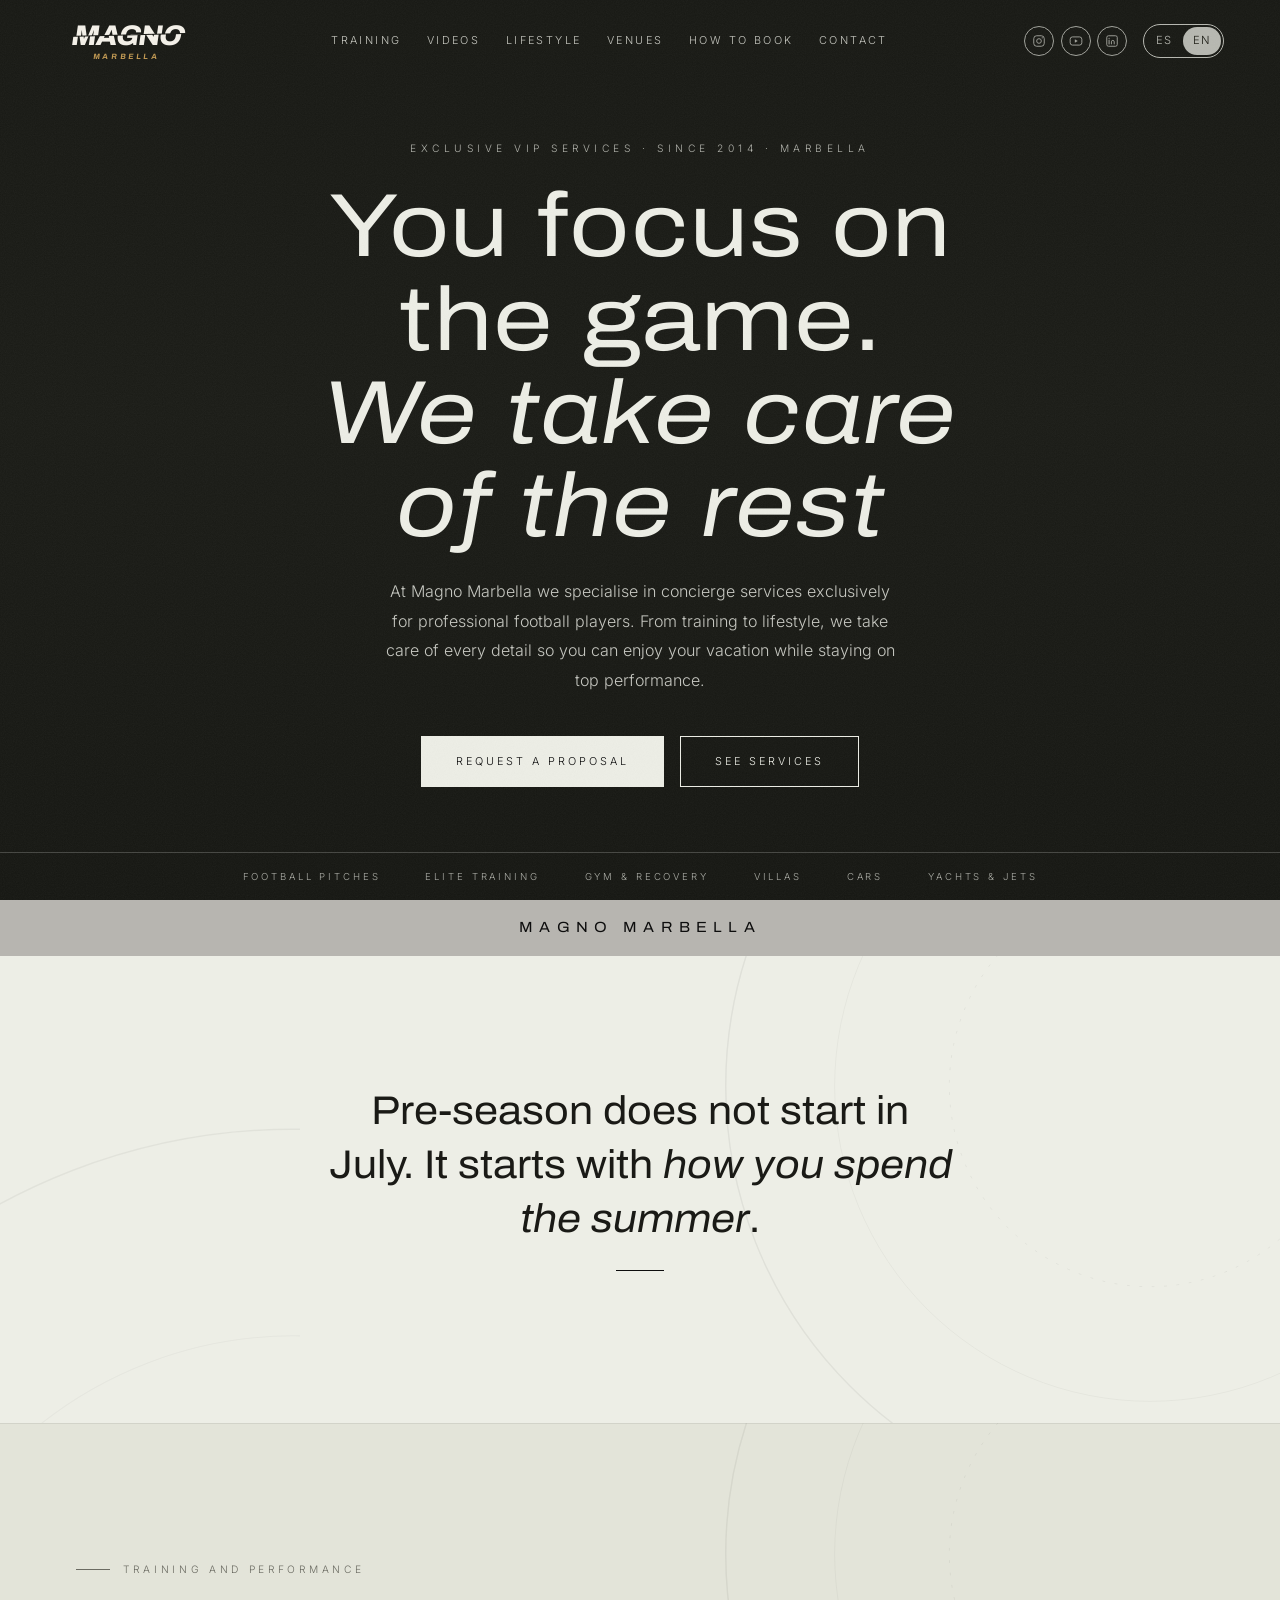
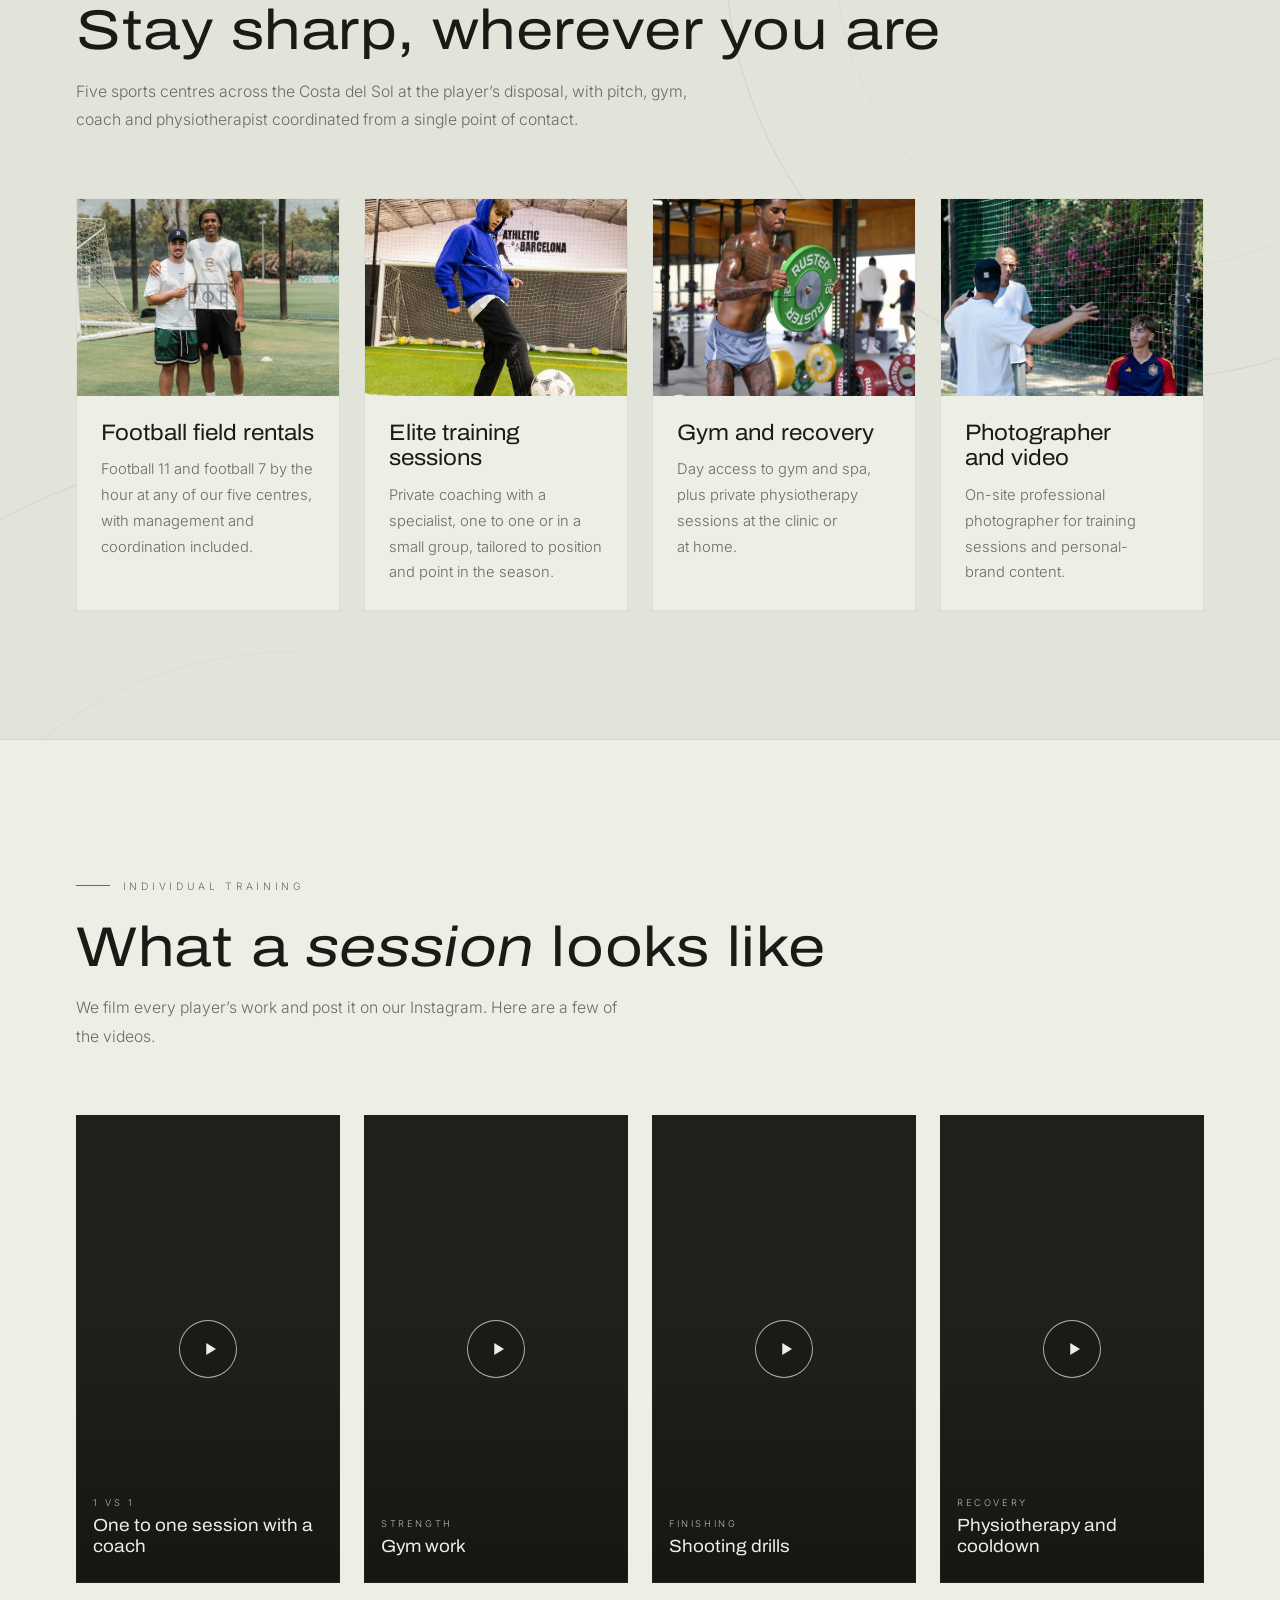
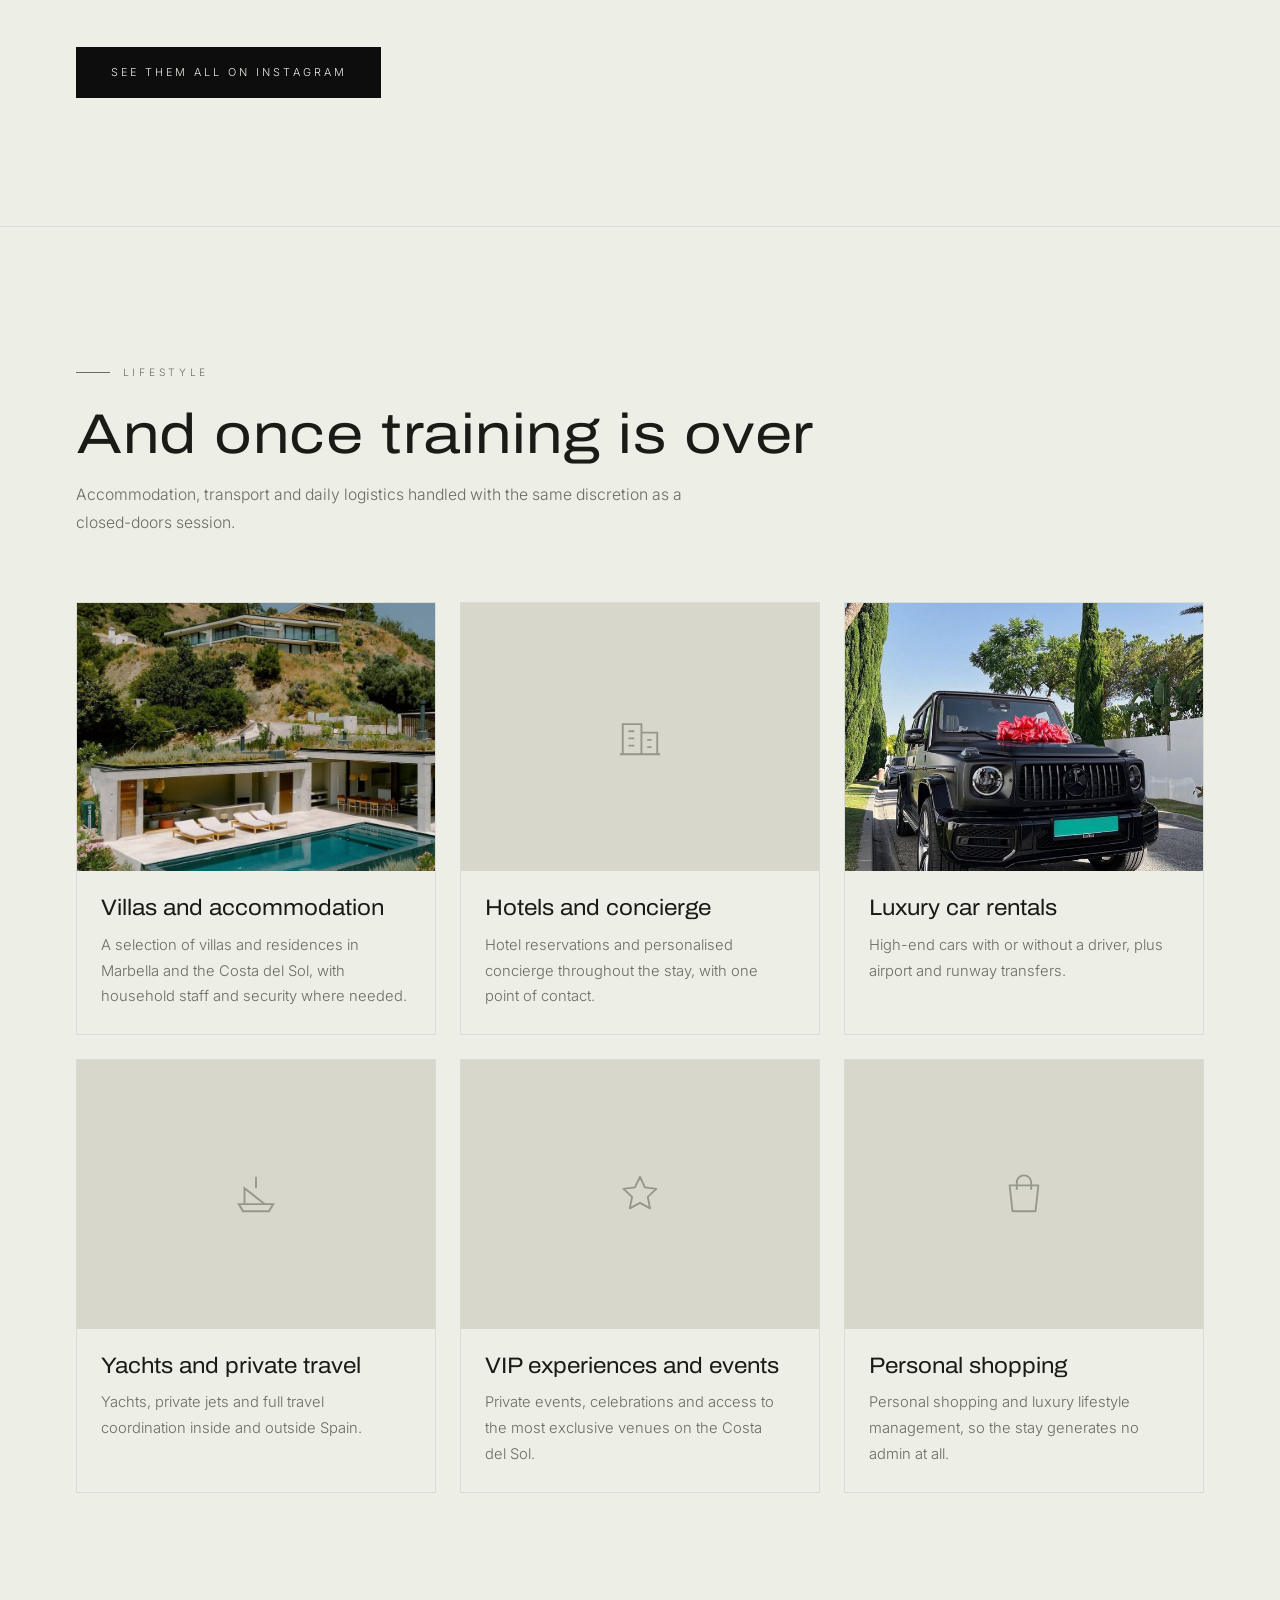
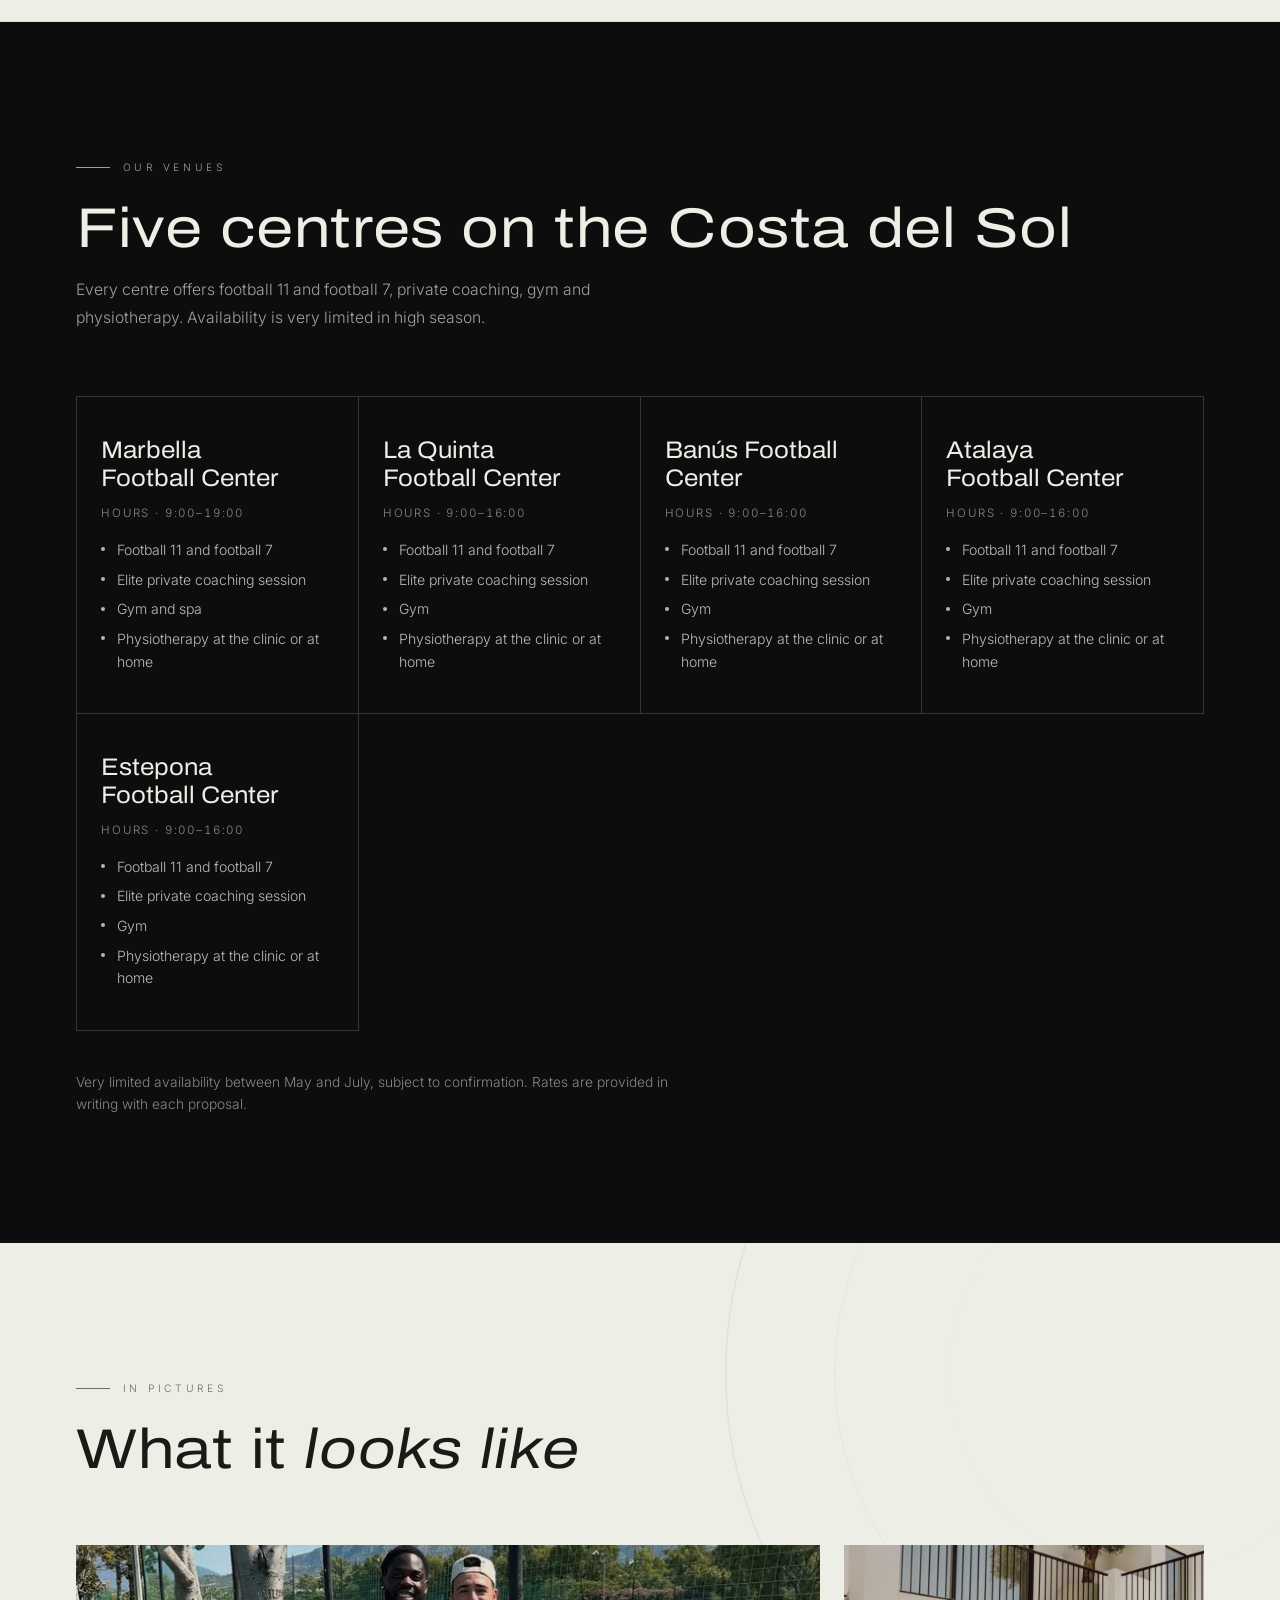
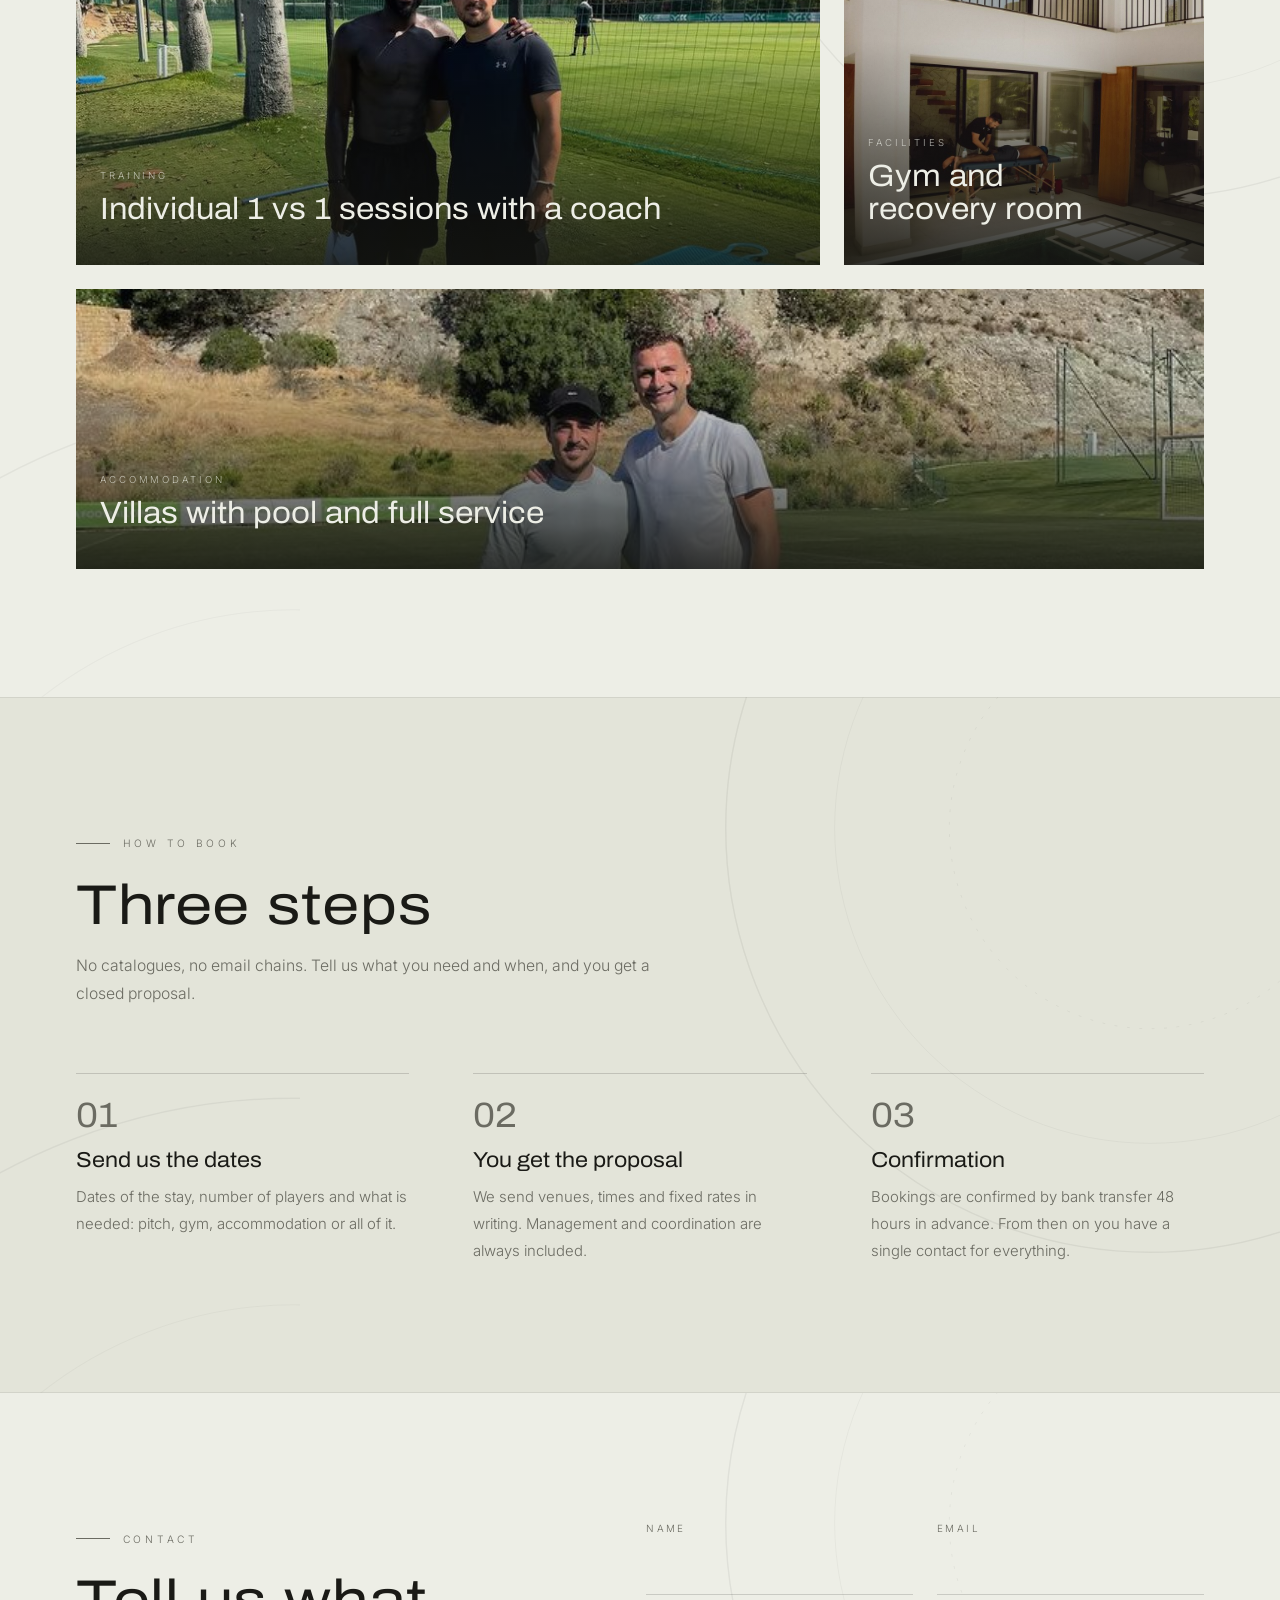
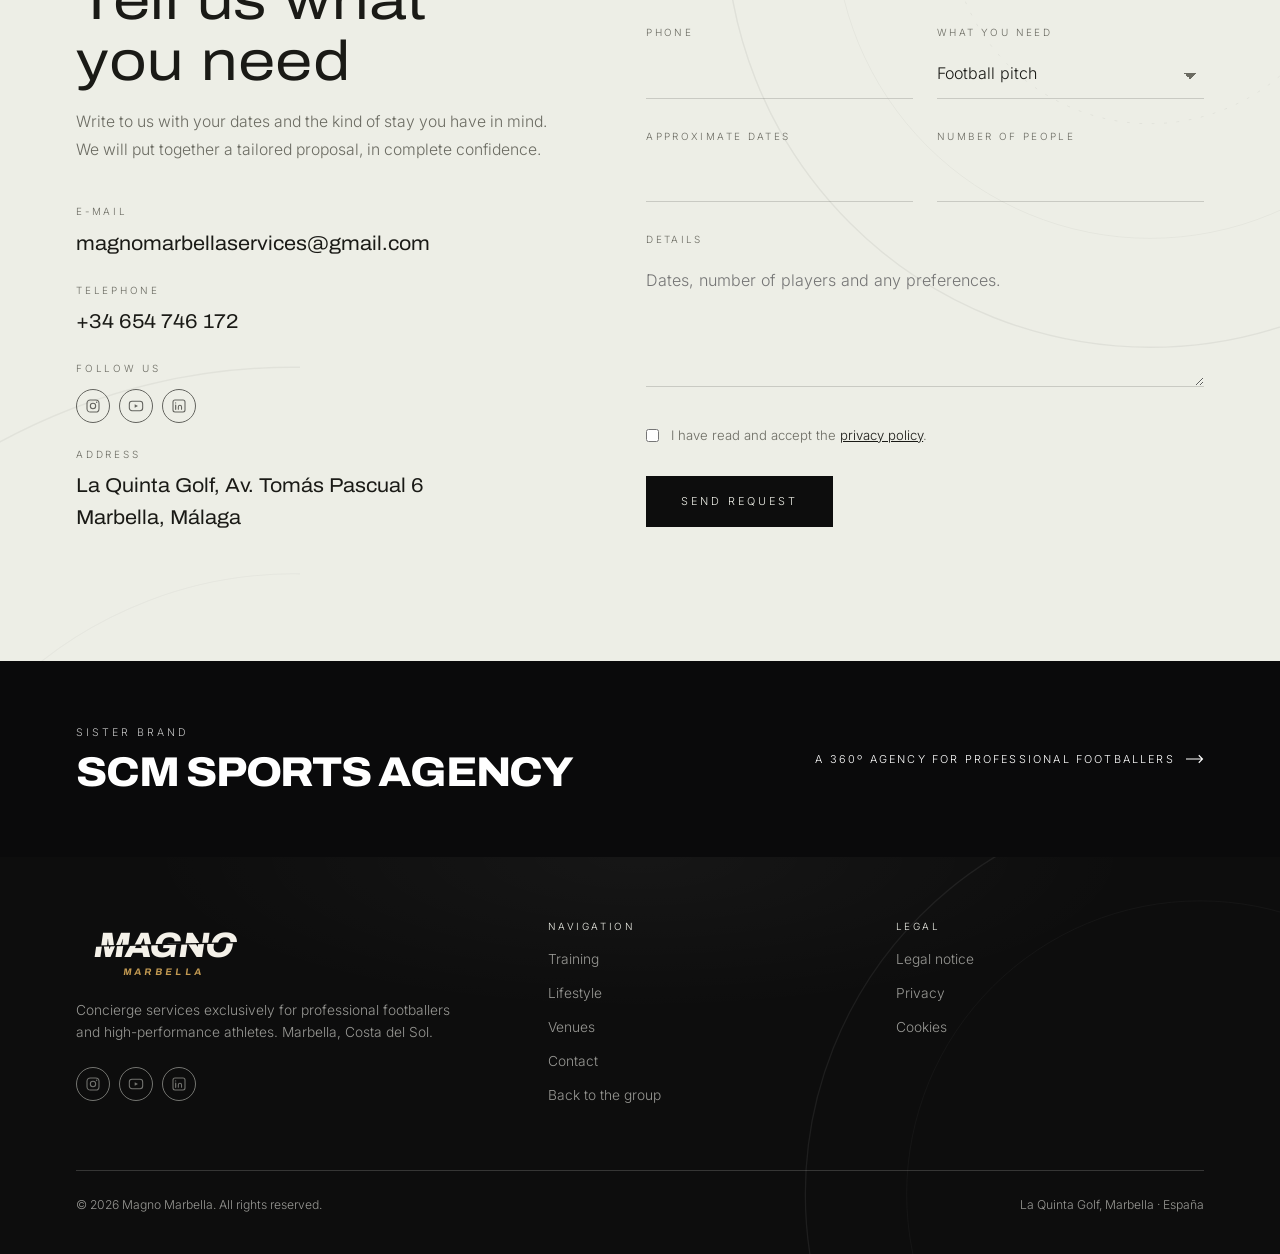
==== commit 5757f751: "Fotos y datos del dossier en toda la web Se integran 22 fotografías reales del dossier (firma de Ike" ====
--- a/magno/index.html
+++ b/magno/index.html
@@ -97,7 +97,7 @@
 
         <div class="container container--narrow">
           <p class="hero__eyebrow" data-i18n="hero.eyebrow">
-            Concierge para futbolistas profesionales · Marbella
+            Exclusive VIP Services · Since 2014 · Marbella
           </p>
           <h1 class="hero__title" data-i18n-html="hero.title">
             Tú céntrate en el juego.<br /><em>Del resto nos ocupamos nosotros</em>
--- a/assets/css/fonts.css
+++ b/assets/css/fonts.css
@@ -9,11 +9,9 @@
    Archivo, Inter y Jost son variables, así que un único fichero cubre todos
    los pesos de cada una.
 
-   Quién usa qué, para no borrar por error la familia de otra marca:
-     Archivo             titulares de SCM y de la portada del grupo
-     Inter               texto de SCM y de la portada del grupo
-     Cormorant Garamond  titulares de Magno
-     Jost                texto de Magno
+   Quién usa qué:
+     Archivo (variable, con eje de anchura e itálica)  titulares de todo el grupo
+     Inter                                             texto de todo el grupo
    ========================================================================== */
 
 @font-face {
@@ -35,6 +33,24 @@
   unicode-range: U+0000-00FF, U+0131, U+0152-0153, U+02BB-02BC, U+02C6, U+02DA, U+02DC, U+0304, U+0308, U+0329, U+2000-206F, U+20AC, U+2122, U+2191, U+2193, U+2212, U+2215, U+FEFF, U+FFFD;
 }
 @font-face {
+  font-family: 'Archivo';
+  font-style: italic;
+  font-weight: 400 800;
+  font-stretch: 62% 125%;
+  font-display: swap;
+  src: url(../fonts/archivo-var-italic-latin-ext.woff2) format('woff2');
+  unicode-range: U+0100-02BA, U+02BD-02C5, U+02C7-02CC, U+02CE-02D7, U+02DD-02FF, U+0304, U+0308, U+0329, U+1D00-1DBF, U+1E00-1E9F, U+1EF2-1EFF, U+2020, U+20A0-20AB, U+20AD-20C0, U+2113, U+2C60-2C7F, U+A720-A7FF;
+}
+@font-face {
+  font-family: 'Archivo';
+  font-style: italic;
+  font-weight: 400 800;
+  font-stretch: 62% 125%;
+  font-display: swap;
+  src: url(../fonts/archivo-var-italic-latin.woff2) format('woff2');
+  unicode-range: U+0000-00FF, U+0131, U+0152-0153, U+02BB-02BC, U+02C6, U+02DA, U+02DC, U+0304, U+0308, U+0329, U+2000-206F, U+20AC, U+2122, U+2191, U+2193, U+2212, U+2215, U+FEFF, U+FFFD;
+}
+@font-face {
   font-family: 'Inter';
   font-style: normal;
   font-weight: 300 600;
@@ -51,68 +67,4 @@
   unicode-range: U+0000-00FF, U+0131, U+0152-0153, U+02BB-02BC, U+02C6, U+02DA, U+02DC, U+0304, U+0308, U+0329, U+2000-206F, U+20AC, U+2122, U+2191, U+2193, U+2212, U+2215, U+FEFF, U+FFFD;
 }
 
-@font-face {
-  font-family: 'Cormorant Garamond';
-  font-style: italic;
-  font-weight: 300;
-  font-display: swap;
-  src: url(../fonts/cormorant-garamond-italic-300-ext.woff2) format('woff2');
-  unicode-range: U+0100-02BA, U+02BD-02C5, U+02C7-02CC, U+02CE-02D7, U+02DD-02FF, U+0304, U+0308, U+0329, U+1D00-1DBF, U+1E00-1E9F, U+1EF2-1EFF, U+2020, U+20A0-20AB, U+20AD-20C0, U+2113, U+2C60-2C7F, U+A720-A7FF;
-}
-@font-face {
-  font-family: 'Cormorant Garamond';
-  font-style: italic;
-  font-weight: 300;
-  font-display: swap;
-  src: url(../fonts/cormorant-garamond-italic-300.woff2) format('woff2');
-  unicode-range: U+0000-00FF, U+0131, U+0152-0153, U+02BB-02BC, U+02C6, U+02DA, U+02DC, U+0304, U+0308, U+0329, U+2000-206F, U+20AC, U+2122, U+2191, U+2193, U+2212, U+2215, U+FEFF, U+FFFD;
-}
-@font-face {
-  font-family: 'Cormorant Garamond';
-  font-style: normal;
-  font-weight: 300;
-  font-display: swap;
-  src: url(../fonts/cormorant-garamond-normal-300-ext.woff2) format('woff2');
-  unicode-range: U+0100-02BA, U+02BD-02C5, U+02C7-02CC, U+02CE-02D7, U+02DD-02FF, U+0304, U+0308, U+0329, U+1D00-1DBF, U+1E00-1E9F, U+1EF2-1EFF, U+2020, U+20A0-20AB, U+20AD-20C0, U+2113, U+2C60-2C7F, U+A720-A7FF;
-}
-@font-face {
-  font-family: 'Cormorant Garamond';
-  font-style: normal;
-  font-weight: 300;
-  font-display: swap;
-  src: url(../fonts/cormorant-garamond-normal-300.woff2) format('woff2');
-  unicode-range: U+0000-00FF, U+0131, U+0152-0153, U+02BB-02BC, U+02C6, U+02DA, U+02DC, U+0304, U+0308, U+0329, U+2000-206F, U+20AC, U+2122, U+2191, U+2193, U+2212, U+2215, U+FEFF, U+FFFD;
-}
-@font-face {
-  font-family: 'Cormorant Garamond';
-  font-style: normal;
-  font-weight: 400;
-  font-display: swap;
-  src: url(../fonts/cormorant-garamond-normal-400-ext.woff2) format('woff2');
-  unicode-range: U+0100-02BA, U+02BD-02C5, U+02C7-02CC, U+02CE-02D7, U+02DD-02FF, U+0304, U+0308, U+0329, U+1D00-1DBF, U+1E00-1E9F, U+1EF2-1EFF, U+2020, U+20A0-20AB, U+20AD-20C0, U+2113, U+2C60-2C7F, U+A720-A7FF;
-}
-@font-face {
-  font-family: 'Cormorant Garamond';
-  font-style: normal;
-  font-weight: 400;
-  font-display: swap;
-  src: url(../fonts/cormorant-garamond-normal-400.woff2) format('woff2');
-  unicode-range: U+0000-00FF, U+0131, U+0152-0153, U+02BB-02BC, U+02C6, U+02DA, U+02DC, U+0304, U+0308, U+0329, U+2000-206F, U+20AC, U+2122, U+2191, U+2193, U+2212, U+2215, U+FEFF, U+FFFD;
-}
 
-@font-face {
-  font-family: 'Jost';
-  font-style: normal;
-  font-weight: 300 500;
-  font-display: swap;
-  src: url(../fonts/jost-normal-300-500-ext.woff2) format('woff2');
-  unicode-range: U+0100-02BA, U+02BD-02C5, U+02C7-02CC, U+02CE-02D7, U+02DD-02FF, U+0304, U+0308, U+0329, U+1D00-1DBF, U+1E00-1E9F, U+1EF2-1EFF, U+2020, U+20A0-20AB, U+20AD-20C0, U+2113, U+2C60-2C7F, U+A720-A7FF;
-}
-@font-face {
-  font-family: 'Jost';
-  font-style: normal;
-  font-weight: 300 500;
-  font-display: swap;
-  src: url(../fonts/jost-normal-300-500.woff2) format('woff2');
-  unicode-range: U+0000-00FF, U+0131, U+0152-0153, U+02BB-02BC, U+02C6, U+02DA, U+02DC, U+0304, U+0308, U+0329, U+2000-206F, U+20AC, U+2122, U+2191, U+2193, U+2212, U+2215, U+FEFF, U+FFFD;
-}
--- a/assets/css/base.css
+++ b/assets/css/base.css
@@ -269,3 +269,18 @@
   background-repeat: no-repeat, no-repeat;
   pointer-events: none;
 }
+
+
+/* ===================================================== fondo del grupo
+   Grano de película muy sutil sobre todas las páginas del grupo. La
+   geometría de campo la aporta la hoja de cada marca. */
+body::after {
+  content: '';
+  position: fixed;
+  inset: 0;
+  z-index: 2000;
+  pointer-events: none;
+  opacity: 0.05;
+  background-image: url("data:image/svg+xml,%3Csvg xmlns='http://www.w3.org/2000/svg' width='160' height='160'%3E%3Cfilter id='n'%3E%3CfeTurbulence type='fractalNoise' baseFrequency='0.9' numOctaves='2' stitchTiles='stitch'/%3E%3CfeColorMatrix type='saturate' values='0'/%3E%3C/filter%3E%3Crect width='160' height='160' filter='url(%23n)'/%3E%3C/svg%3E");
+  background-size: 160px 160px;
+}
--- a/assets/css/magno.css
+++ b/assets/css/magno.css
@@ -18,8 +18,8 @@
   --line: rgba(13, 13, 13, 0.16);
   --line-soft: rgba(13, 13, 13, 0.08);
 
-  --font-display: 'Cormorant Garamond', Georgia, 'Times New Roman', serif;
-  --font-body: 'Jost', system-ui, -apple-system, 'Segoe UI', sans-serif;
+  --font-display: 'Archivo', 'Helvetica Neue', Arial, sans-serif;
+  --font-body: 'Inter', system-ui, -apple-system, 'Segoe UI', sans-serif;
 }
 
 body {
@@ -1136,3 +1136,36 @@
 .contact__social {
   margin-top: var(--space-sm);
 }
+
+
+/* Tipografía unificada con SCM: Archivo expandida, en pesos ligeros para
+   conservar la elegancia de Magno. */
+body {
+  font-stretch: 108%;
+}
+
+.section__title,
+.hero__title {
+  font-stretch: 118%;
+}
+
+/* ================================================ geometría de campo
+   La misma familia visual del grupo, en trazo oscuro sobre el hueso de
+   Magno y en claro sobre su pie. */
+.section {
+  background-image:
+    url("data:image/svg+xml,%3Csvg xmlns='http://www.w3.org/2000/svg' viewBox='0 0 900 900' fill='none'%3E%3Cg stroke='%230d0d0d'%3E%3Ccircle cx='450' cy='450' r='444' stroke-opacity='0.06' stroke-width='1.5'/%3E%3Ccircle cx='450' cy='450' r='330' stroke-opacity='0.04' stroke-width='1'/%3E%3Ccircle cx='450' cy='450' r='210' stroke-opacity='0.05' stroke-width='1' stroke-dasharray='3 10'/%3E%3C/g%3E%3C/svg%3E"),
+    url("data:image/svg+xml,%3Csvg xmlns='http://www.w3.org/2000/svg' viewBox='0 0 600 600' fill='none'%3E%3Cg stroke='%230d0d0d'%3E%3Cpath d='M600 6A594 594 0 000 600' stroke-opacity='0.05' stroke-width='1.5'/%3E%3Cpath d='M600 206A394 394 0 00200 600' stroke-opacity='0.035' stroke-width='1'/%3E%3C/g%3E%3C/svg%3E");
+  background-repeat: no-repeat, no-repeat;
+  background-position: right -300px top -300px, left -320px bottom -320px;
+  background-size: 860px 860px, 620px 620px;
+}
+
+.footer {
+  background-image:
+    url("data:image/svg+xml,%3Csvg xmlns='http://www.w3.org/2000/svg' viewBox='0 0 900 900' fill='none'%3E%3Cg stroke='%23ffffff'%3E%3Ccircle cx='450' cy='450' r='444' stroke-opacity='0.07' stroke-width='1.5'/%3E%3Ccircle cx='450' cy='450' r='330' stroke-opacity='0.045' stroke-width='1'/%3E%3C/g%3E%3C/svg%3E"),
+    radial-gradient(60% 60% at 50% 0%, rgba(255, 255, 255, 0.04), transparent 65%);
+  background-repeat: no-repeat, no-repeat;
+  background-position: right -320px bottom -340px, center;
+  background-size: 800px 800px, cover;
+}
--- a/assets/css/photos.css
+++ b/assets/css/photos.css
@@ -42,9 +42,9 @@
 
      El nombre, el año y el lugar de cada una NO se ponen aquí: se escriben
      en su <figure> de scm/historia.html, en la sección Historia. */
-  /* --photo-legacy1: url('../img/archivo-1.jpg'); */
-  /* --photo-legacy2: url('../img/archivo-2.jpg'); */
-  /* --photo-legacy3: url('../img/archivo-3.jpg'); */
+  --photo-legacy1: url('../img/archivo-1.jpg');
+  --photo-legacy2: url('../img/archivo-2.jpg');
+  --photo-legacy3: url('../img/archivo-3.jpg');
   /* --photo-legacy4: url('../img/archivo-4.jpg'); */
   /* --photo-legacy5: url('../img/archivo-5.jpg'); */
   /* --photo-legacy6: url('../img/archivo-6.jpg'); */
@@ -60,24 +60,24 @@
 
   /* --- SCM x Magno ------------------------------------------------------
      Horizontales 16:10, 1200 x 750. */
-  /* --photo-partner1: url('../img/partner-estancias.jpg'); */
-  /* --photo-partner2: url('../img/partner-villas.jpg'); */
-  /* --photo-partner3: url('../img/partner-vip.jpg'); */
-  /* --photo-partner4: url('../img/partner-camps.jpg'); */
-  /* --photo-partner5: url('../img/partner-inmobiliaria.jpg'); */
+  --photo-partner1: url('../img/partner-estancias.jpg');
+  --photo-partner2: url('../img/partner-villas.jpg');
+  --photo-partner3: url('../img/partner-vip.jpg');
+  --photo-partner4: url('../img/partner-camps.jpg');
+  --photo-partner5: url('../img/partner-inmobiliaria.jpg');
 
   /* --- Magno, entrenamiento y rendimiento -------------------------------
      Horizontales 4:3, 1200 x 900. */
-  /* --photo-train1: url('../img/magno-campos.jpg'); */
-  /* --photo-train2: url('../img/magno-sesiones.jpg'); */
-  /* --photo-train3: url('../img/magno-gimnasio.jpg'); */
-  /* --photo-train4: url('../img/magno-fotografo.jpg'); */
+  --photo-train1: url('../img/magno-campos.jpg');
+  --photo-train2: url('../img/magno-sesiones.jpg');
+  --photo-train3: url('../img/magno-gimnasio.jpg');
+  --photo-train4: url('../img/magno-fotografo.jpg');
 
   /* --- Magno, lifestyle -------------------------------------------------
      Horizontales 4:3, 1200 x 900. */
-  /* --photo-life1: url('../img/magno-villas.jpg'); */
+  --photo-life1: url('../img/magno-villas.jpg');
   /* --photo-life2: url('../img/magno-hoteles.jpg'); */
-  /* --photo-life3: url('../img/magno-vehiculos.jpg'); */
+  --photo-life3: url('../img/magno-vehiculos.jpg');
   /* --photo-life4: url('../img/magno-nautica.jpg'); */
   /* --photo-life5: url('../img/magno-eventos.jpg'); */
   /* --photo-life6: url('../img/magno-shopping.jpg'); */
@@ -92,9 +92,9 @@
 
   /* --- Magno, en imágenes -----------------------------------------------
      Horizontales 1200 x 900. */
-  /* --photo-exp1: url('../img/magno-entrenamiento.jpg'); */
-  /* --photo-exp2: url('../img/magno-recuperacion.jpg'); */
-  /* --photo-exp3: url('../img/magno-villa.jpg'); */
+  --photo-exp1: url('../img/magno-entrenamiento.jpg');
+  --photo-exp2: url('../img/magno-recuperacion.jpg');
+  --photo-exp3: url('../img/magno-villa.jpg');
 
 
   /* ------------------------------------------------ contenido nuevo ----
@@ -105,14 +105,19 @@
        (Wyscout / BeSoccer Pro) para el mockup de Metodología.
      - cta-tunel.jpg: primer plano en el túnel de vestuarios, foco y
        mentalidad de élite (CTA final de Contacto).
-     - archivo-1..6.jpg: galería histórica de Historia, en este orden:
-       Rashford, Bale, James Rodríguez, Chukwueze, Huijsen, Mangala. */
-  /* --photo-iker: url('../img/iker-accion.jpg'); */
+     - archivo-1..3.jpg: galería histórica de Historia (del dossier):
+       Rashford en el MFC, internacionales en Marbella, pretemporada de
+       élite. Las ranuras 4..6 quedan libres para más material. */
+  --photo-iker: url('../img/iker-accion.jpg');
   /* - fundador.jpg: retrato de Sam, fundador, para la Filosofía SCM en
        Historia. Horizontal 4:3, 1200 x 900. */
-  /* --photo-fundador: url('../img/fundador.jpg'); */
-  /* --photo-informe: url('../img/informe-analisis.jpg'); */
-  /* --photo-cta: url('../img/cta-tunel.jpg'); */
+  --photo-fundador: url('../img/fundador.jpg');
+  --photo-informe: url('../img/informe-analisis.jpg');
+  --photo-cta: url('../img/cta-tunel.jpg');
+  /* - historia-entreno.jpg: franja a pantalla completa de la página
+       Historia. Entrenamiento de alta intensidad, tono oscuro y
+       cinematográfico. Horizontal, 1920 x 900. */
+  --photo-historia: url('../img/historia-entreno.jpg');
 }
 
 /* Los heroes llevan su propia imagen por página.
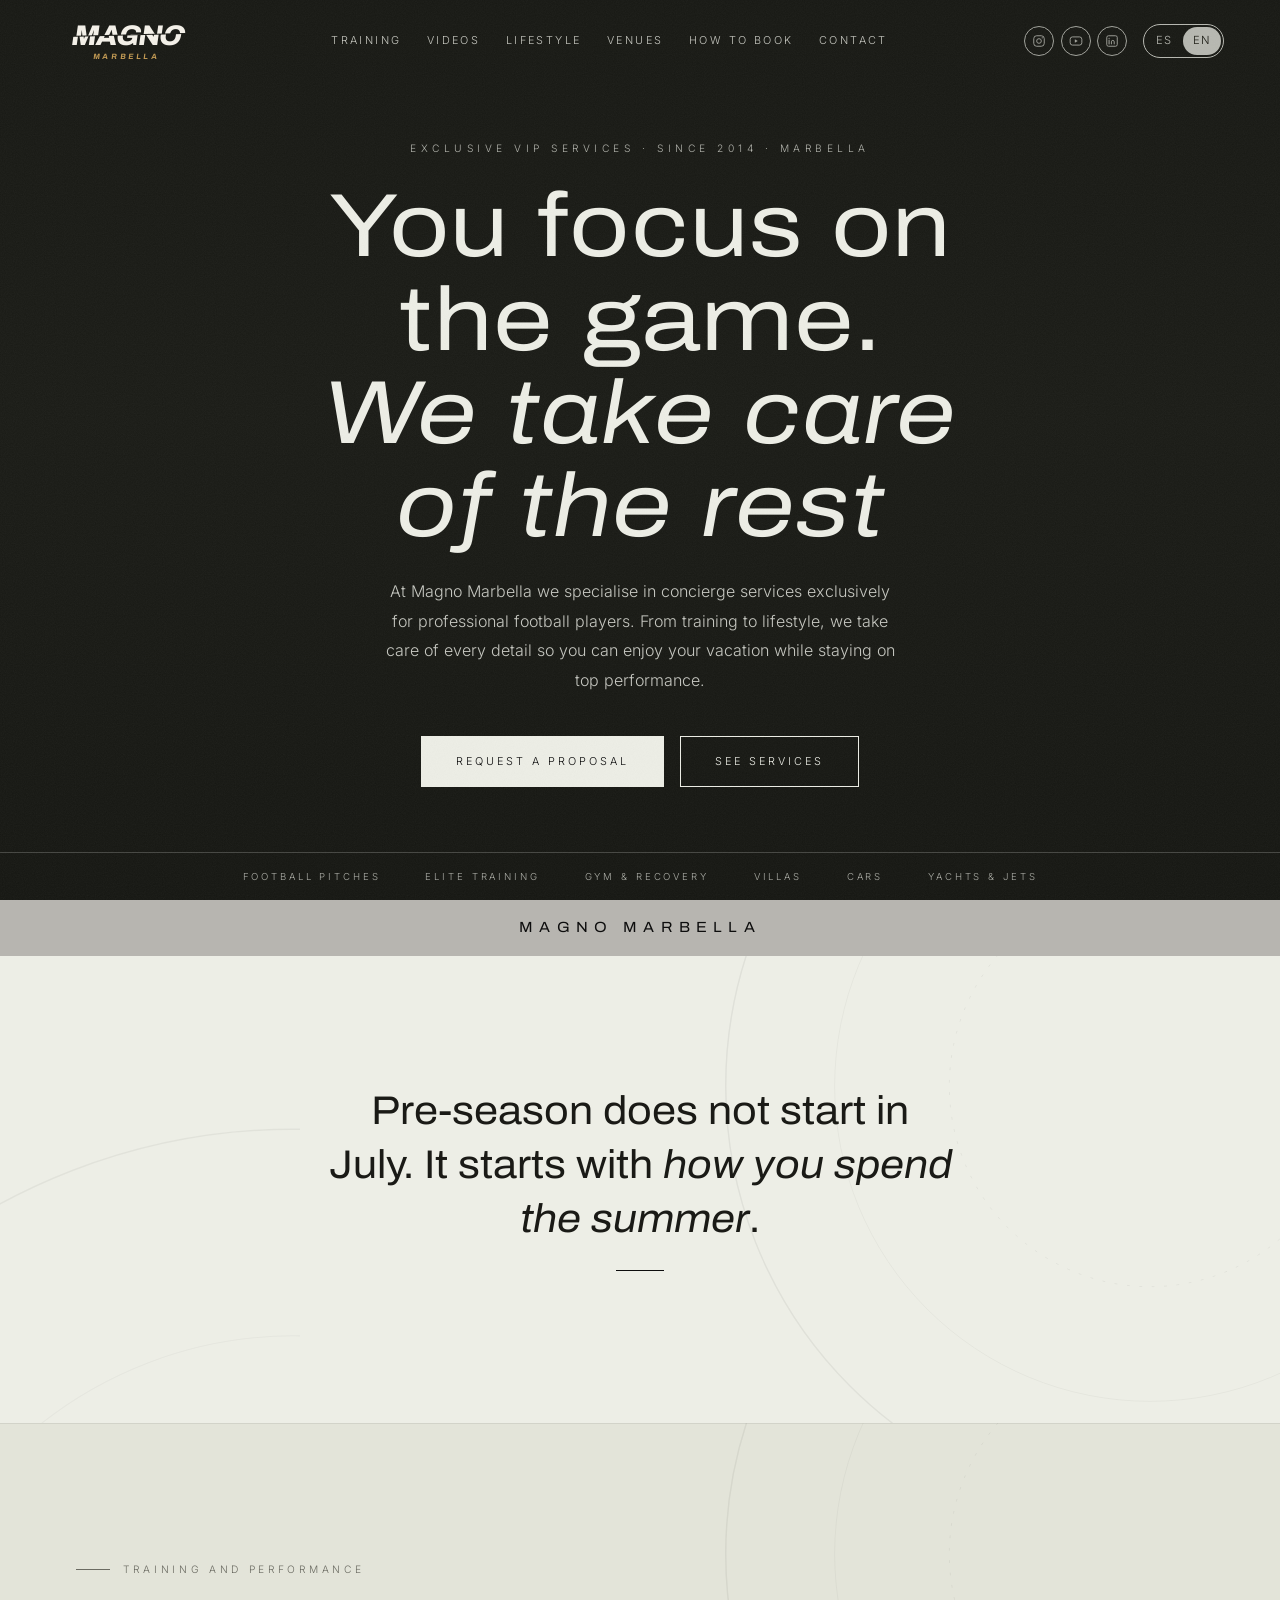
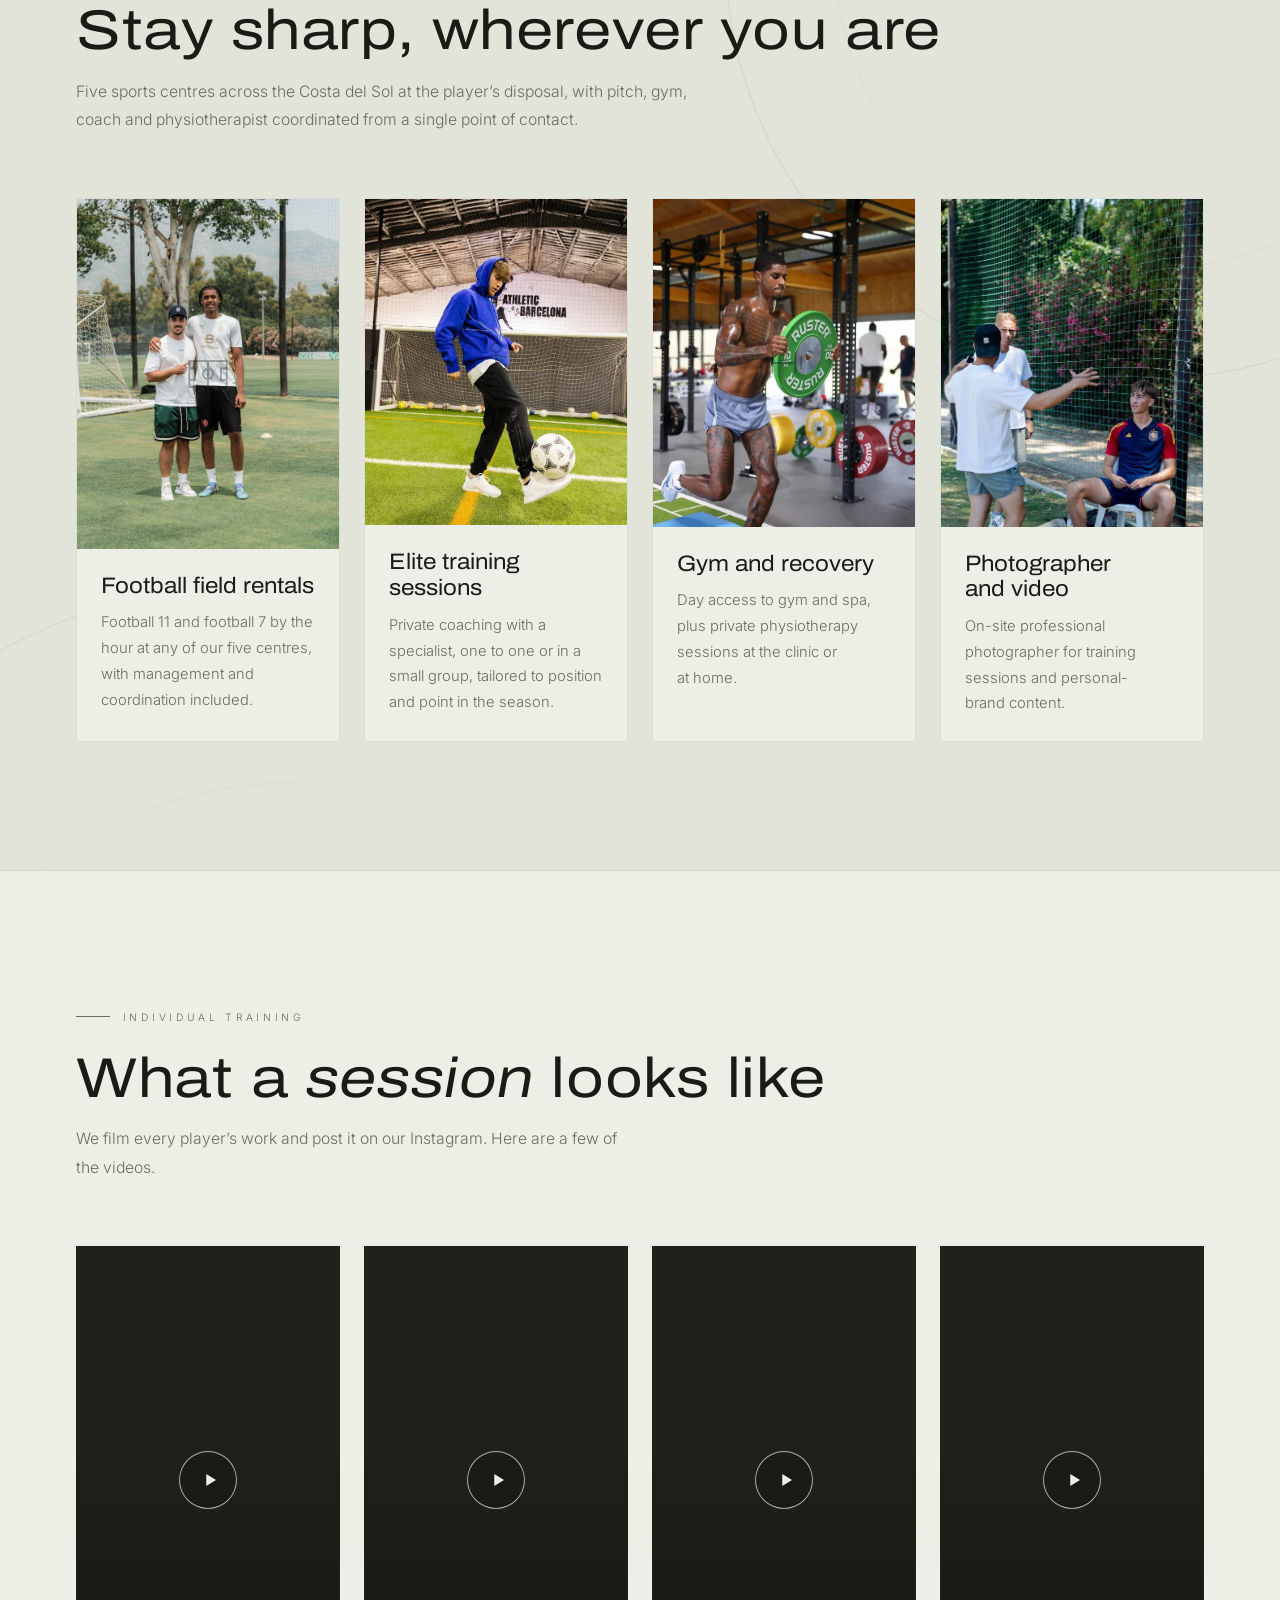
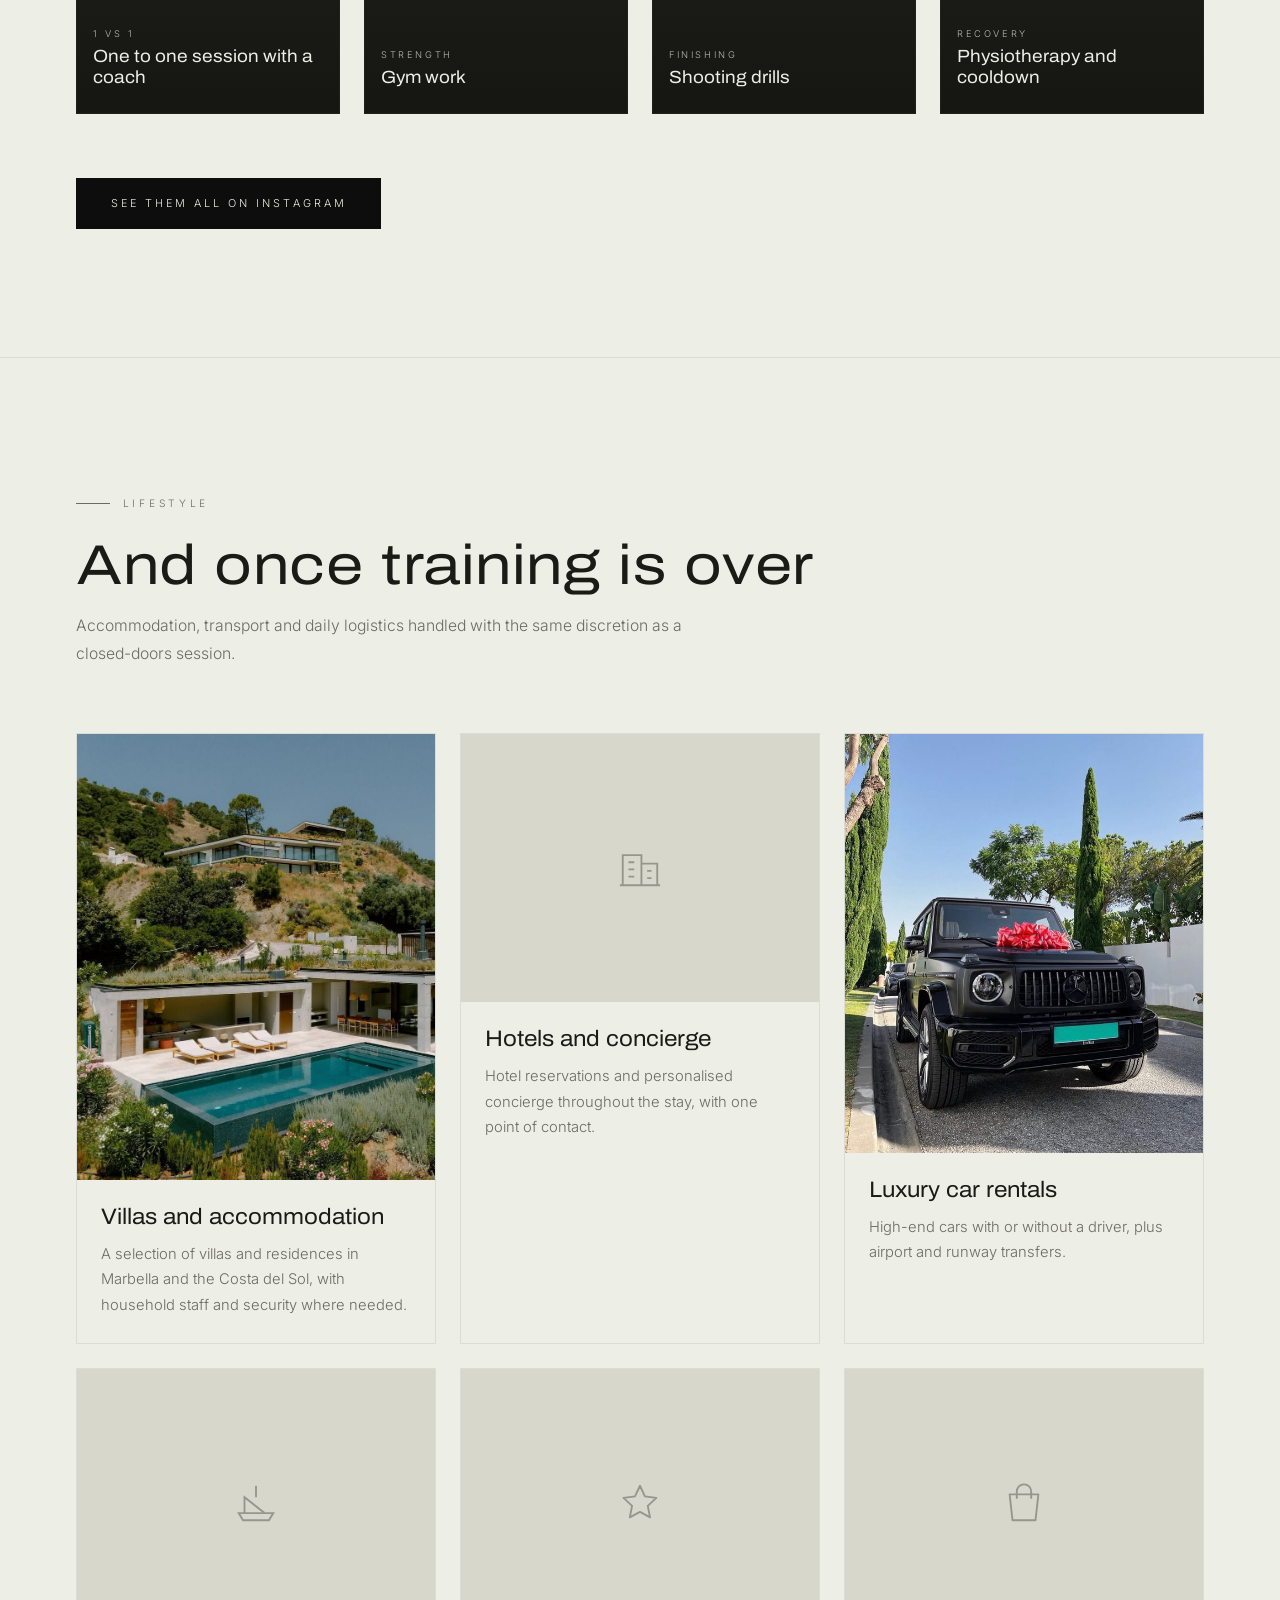
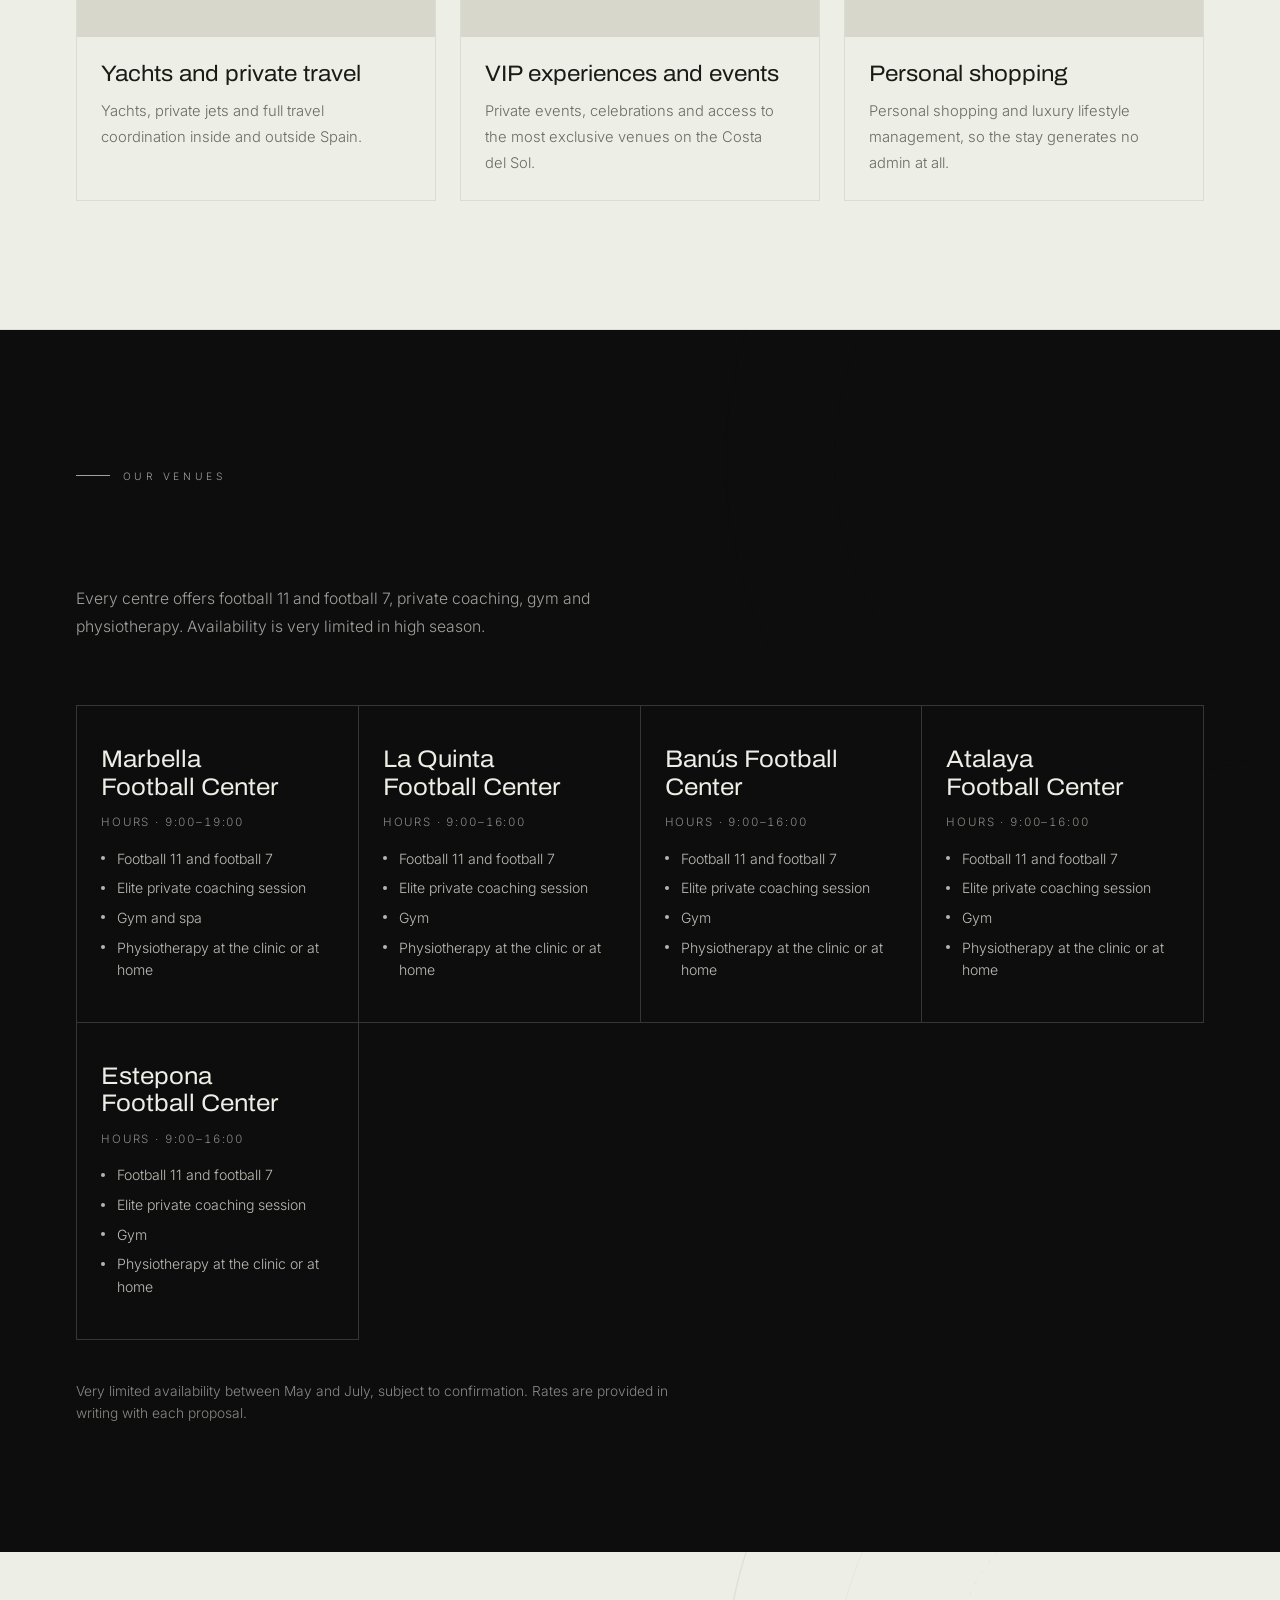
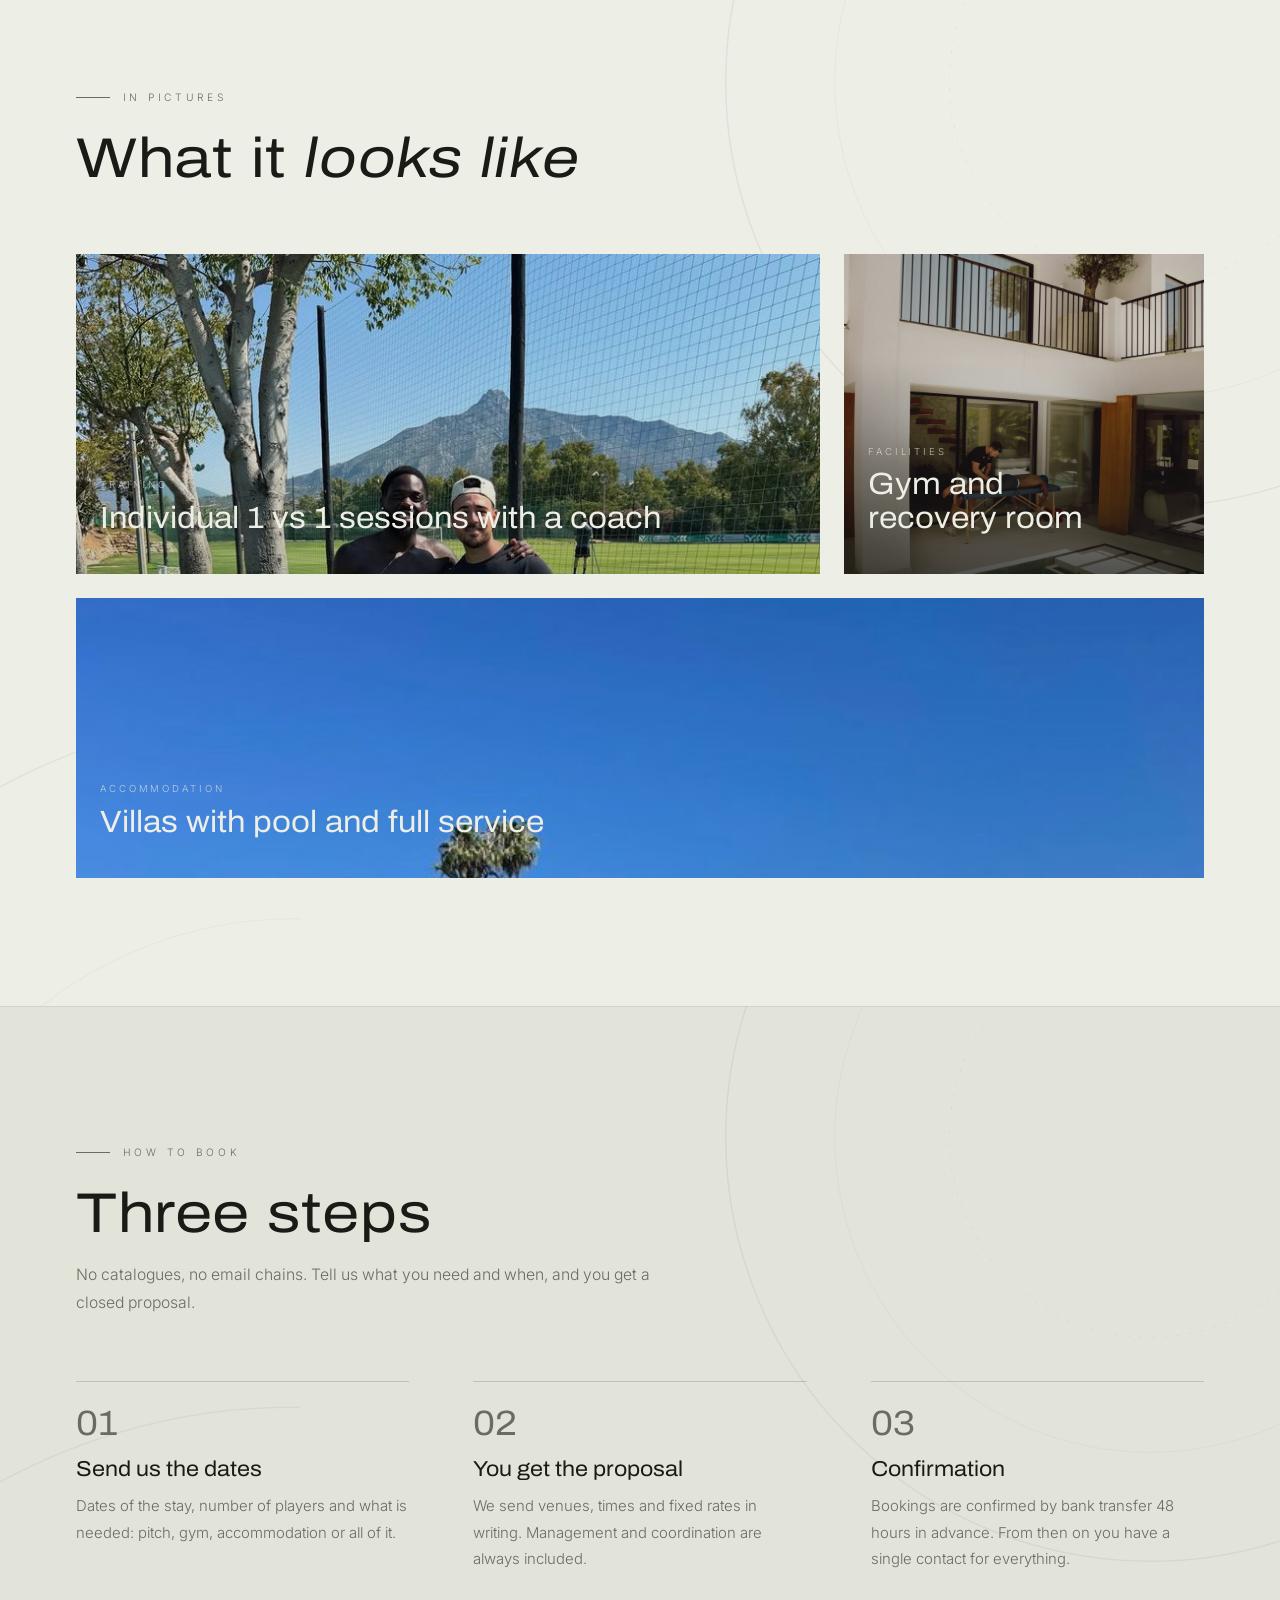
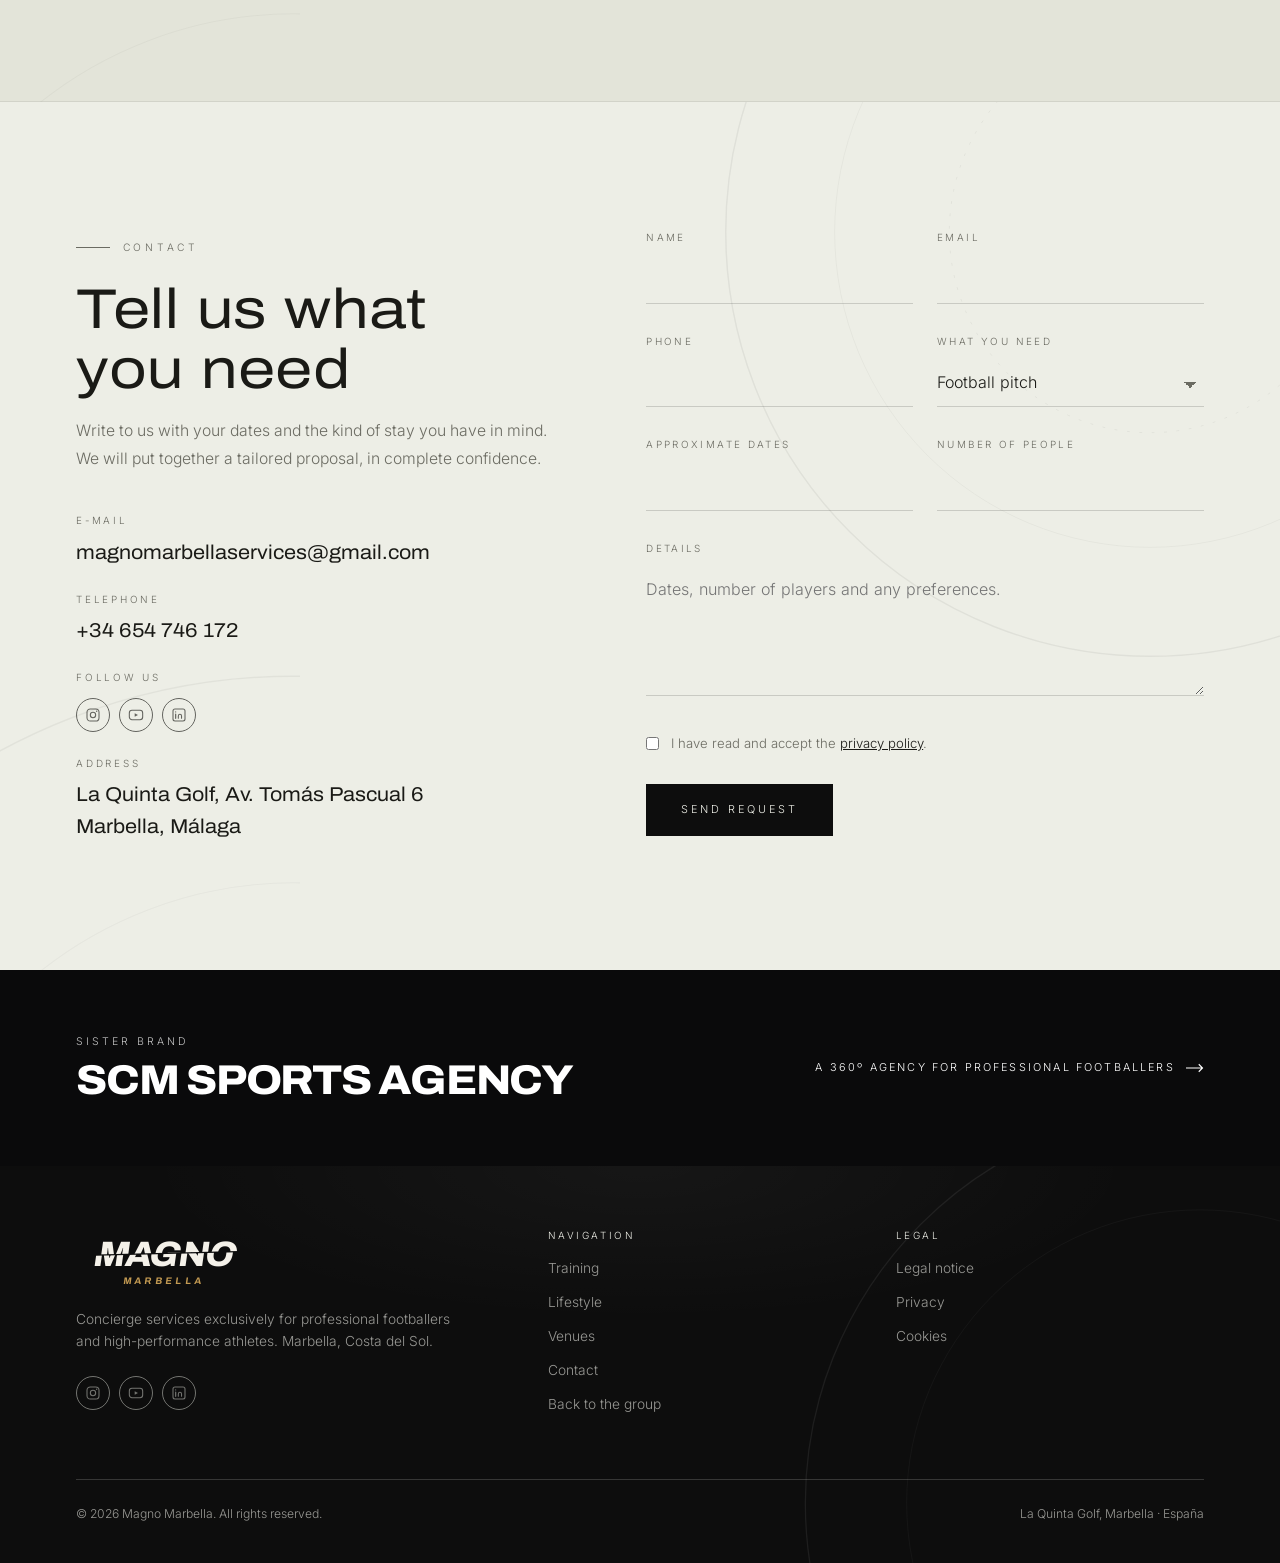
==== commit eca7f247: "Fotos completas en las tarjetas de SCM x Magno y de Magno Cada hueco de foto adopta la proporción re" ====
--- a/magno/index.html
+++ b/magno/index.html
@@ -153,7 +153,7 @@
           <div class="services__grid services__grid--four">
             <article class="service" data-reveal>
               <div class="service__media">
-                <div class="photo" style="--photo: var(--photo-train1)"></div>
+                <div class="photo" style="--photo: var(--photo-train1); --photo-ratio: 648 / 864"></div>
                 <svg class="service__icon" viewBox="0 0 32 32" fill="none" aria-hidden="true">
                 <rect x="3" y="7" width="26" height="18" stroke="currentColor" stroke-width="1.3" />
                 <path d="M16 7v18" stroke="currentColor" stroke-width="1.3" />
@@ -171,7 +171,7 @@
 
             <article class="service" data-reveal style="--reveal-delay: 0.06s">
               <div class="service__media">
-                <div class="photo" style="--photo: var(--photo-train2)"></div>
+                <div class="photo" style="--photo: var(--photo-train2); --photo-ratio: 645 / 803"></div>
                 <svg class="service__icon" viewBox="0 0 32 32" fill="none" aria-hidden="true">
                 <circle cx="16" cy="6" r="3.2" stroke="currentColor" stroke-width="1.3" />
                 <path
@@ -192,7 +192,7 @@
 
             <article class="service" data-reveal style="--reveal-delay: 0.12s">
               <div class="service__media">
-                <div class="photo" style="--photo: var(--photo-train3)"></div>
+                <div class="photo" style="--photo: var(--photo-train3); --photo-ratio: 648 / 810"></div>
                 <svg class="service__icon" viewBox="0 0 32 32" fill="none" aria-hidden="true">
                 <path
                   d="M4 12v8M8 9v14M24 9v14M28 12v8M8 16h16"
@@ -212,7 +212,7 @@
 
             <article class="service" data-reveal style="--reveal-delay: 0.18s">
               <div class="service__media">
-                <div class="photo" style="--photo: var(--photo-train4)"></div>
+                <div class="photo" style="--photo: var(--photo-train4); --photo-ratio: 540 / 675"></div>
                 <svg class="service__icon" viewBox="0 0 32 32" fill="none" aria-hidden="true">
                 <rect x="3" y="9" width="26" height="17" stroke="currentColor" stroke-width="1.3" />
                 <path d="M11 9l2-3h6l2 3" stroke="currentColor" stroke-width="1.3" />
@@ -311,7 +311,7 @@
           <div class="services__grid">
             <article class="service" data-reveal>
               <div class="service__media">
-                <div class="photo" style="--photo: var(--photo-life1)"></div>
+                <div class="photo" style="--photo: var(--photo-life1); --photo-ratio: 864 / 1077"></div>
                 <svg class="service__icon" viewBox="0 0 32 32" fill="none" aria-hidden="true">
                 <path d="M3 15L16 5l13 10" stroke="currentColor" stroke-width="1.3" />
                 <path d="M6 14v13h20V14" stroke="currentColor" stroke-width="1.3" />
@@ -344,7 +344,7 @@
 
             <article class="service" data-reveal style="--reveal-delay: 0.12s">
               <div class="service__media">
-                <div class="photo" style="--photo: var(--photo-life3)"></div>
+                <div class="photo" style="--photo: var(--photo-life3); --photo-ratio: 648 / 759"></div>
                 <svg class="service__icon" viewBox="0 0 32 32" fill="none" aria-hidden="true">
                 <path
                   d="M3 20v-4l3-6h20l3 6v4M3 20h26v4h-4v-4M7 24v-4H3v4"
@@ -505,7 +505,7 @@
 
           <div class="showcase__grid">
             <article class="showcase__item" data-reveal>
-              <div class="photo" style="--photo: var(--photo-exp1)"></div>
+              <div class="photo" style="--photo: var(--photo-exp1); --photo-ratio: 756 / 756"></div>
               <div class="showcase__body">
                 <p class="showcase__label" data-i18n="showcase.1.label">Entrenamiento</p>
                 <h3 class="showcase__title" data-i18n="showcase.1.title">
@@ -515,7 +515,7 @@
             </article>
 
             <article class="showcase__item" data-reveal style="--reveal-delay: 0.08s">
-              <div class="photo" style="--photo: var(--photo-exp2)"></div>
+              <div class="photo" style="--photo: var(--photo-exp2); --photo-ratio: 864 / 864"></div>
               <div class="showcase__body">
                 <p class="showcase__label" data-i18n="showcase.2.label">Instalaciones</p>
                 <h3 class="showcase__title" data-i18n="showcase.2.title">
@@ -525,7 +525,7 @@
             </article>
 
             <article class="showcase__item" data-reveal style="--reveal-delay: 0.16s">
-              <div class="photo" style="--photo: var(--photo-exp3)"></div>
+              <div class="photo" style="--photo: var(--photo-exp3); --photo-ratio: 756 / 854"></div>
               <div class="showcase__body">
                 <p class="showcase__label" data-i18n="showcase.3.label">Alojamiento</p>
                 <h3 class="showcase__title" data-i18n="showcase.3.title">
--- a/assets/css/base.css
+++ b/assets/css/base.css
@@ -284,3 +284,40 @@
   background-image: url("data:image/svg+xml,%3Csvg xmlns='http://www.w3.org/2000/svg' width='160' height='160'%3E%3Cfilter id='n'%3E%3CfeTurbulence type='fractalNoise' baseFrequency='0.9' numOctaves='2' stitchTiles='stitch'/%3E%3CfeColorMatrix type='saturate' values='0'/%3E%3C/filter%3E%3Crect width='160' height='160' filter='url(%23n)'/%3E%3C/svg%3E");
   background-size: 160px 160px;
 }
+
+/* ------------------------------------------------- detalles globales
+   Selección de texto invertida y barra de scroll fina y oscura: la
+   marca también vive en los pequeños gestos del navegador. */
+::selection {
+  background: #f6f6f5;
+  color: #101012;
+}
+
+.section--light ::selection,
+.bhero ::selection {
+  background: #101012;
+  color: #f6f6f5;
+}
+
+html {
+  scrollbar-width: thin;
+  scrollbar-color: #3a3a40 #0a0a0b;
+}
+
+::-webkit-scrollbar {
+  width: 10px;
+}
+
+::-webkit-scrollbar-track {
+  background: #0a0a0b;
+}
+
+::-webkit-scrollbar-thumb {
+  background: #2e2e33;
+  border: 2px solid #0a0a0b;
+  border-radius: 6px;
+}
+
+::-webkit-scrollbar-thumb:hover {
+  background: #4a4a52;
+}
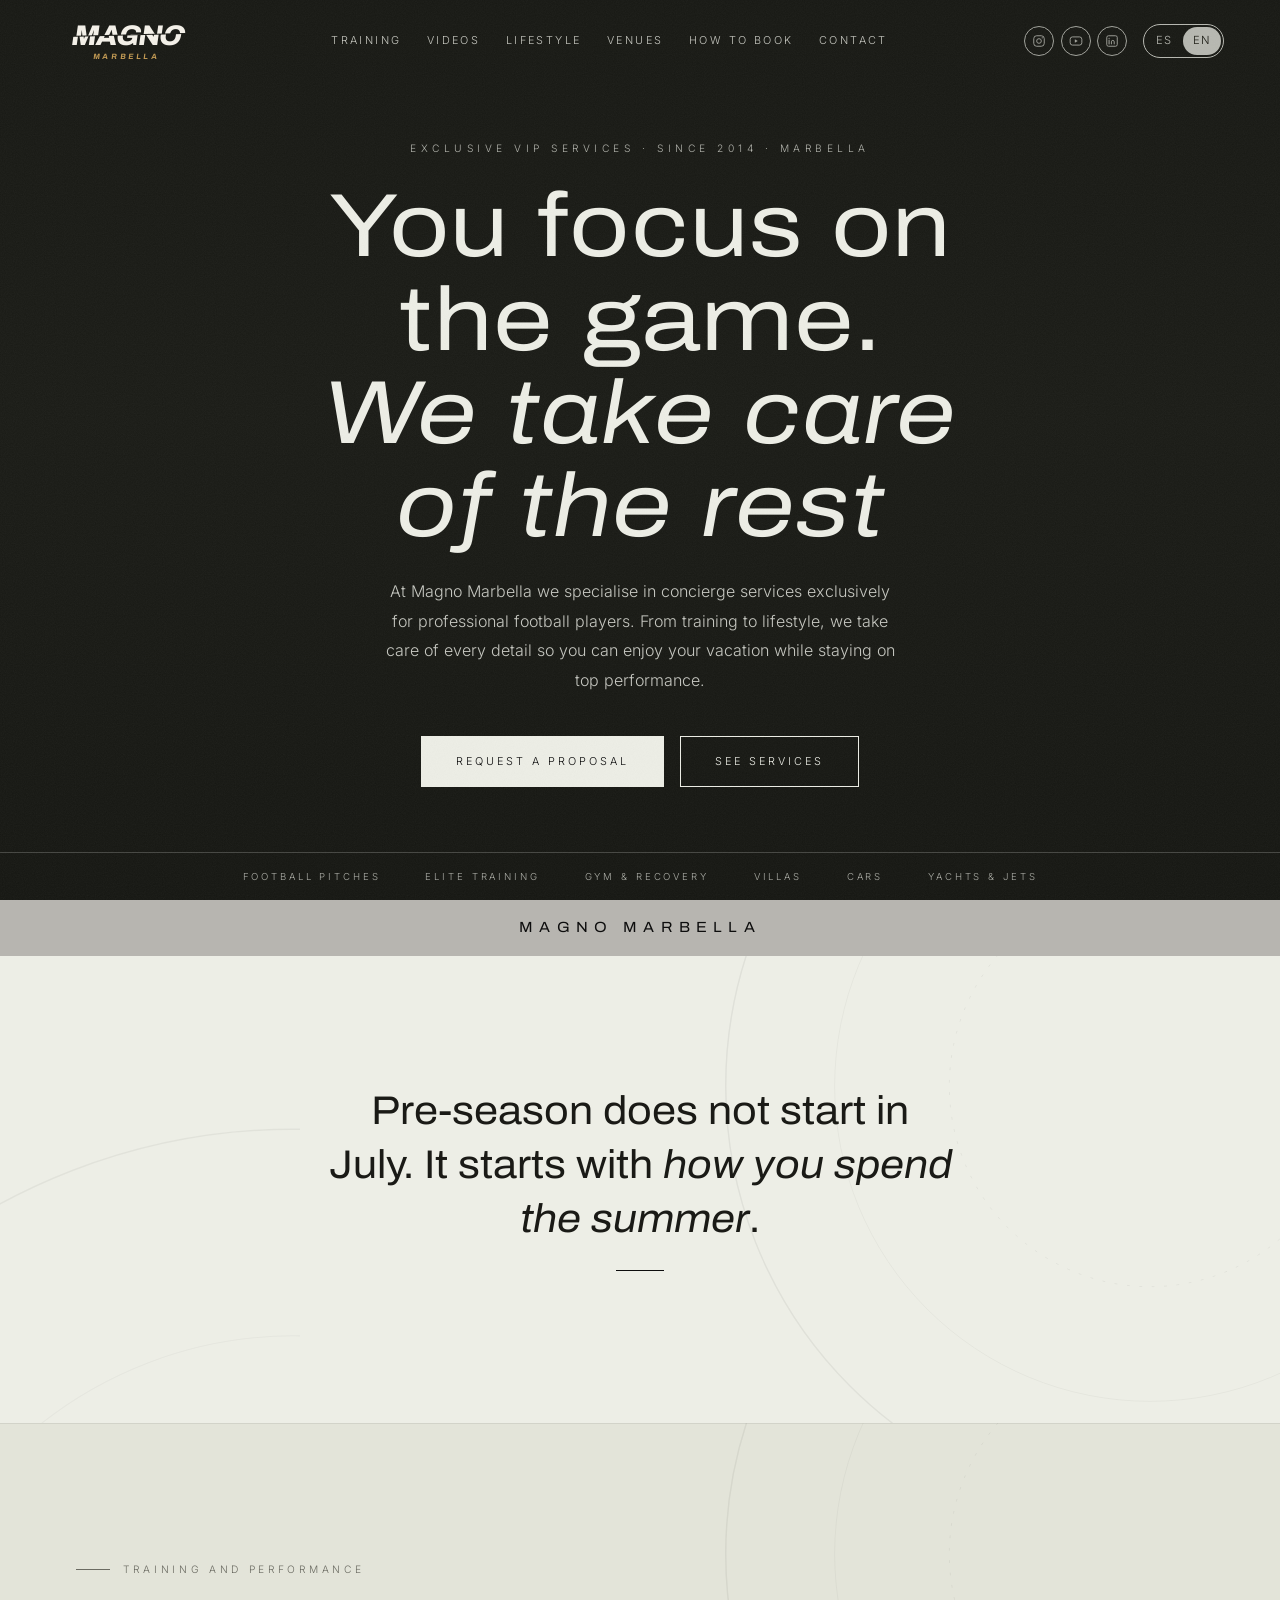
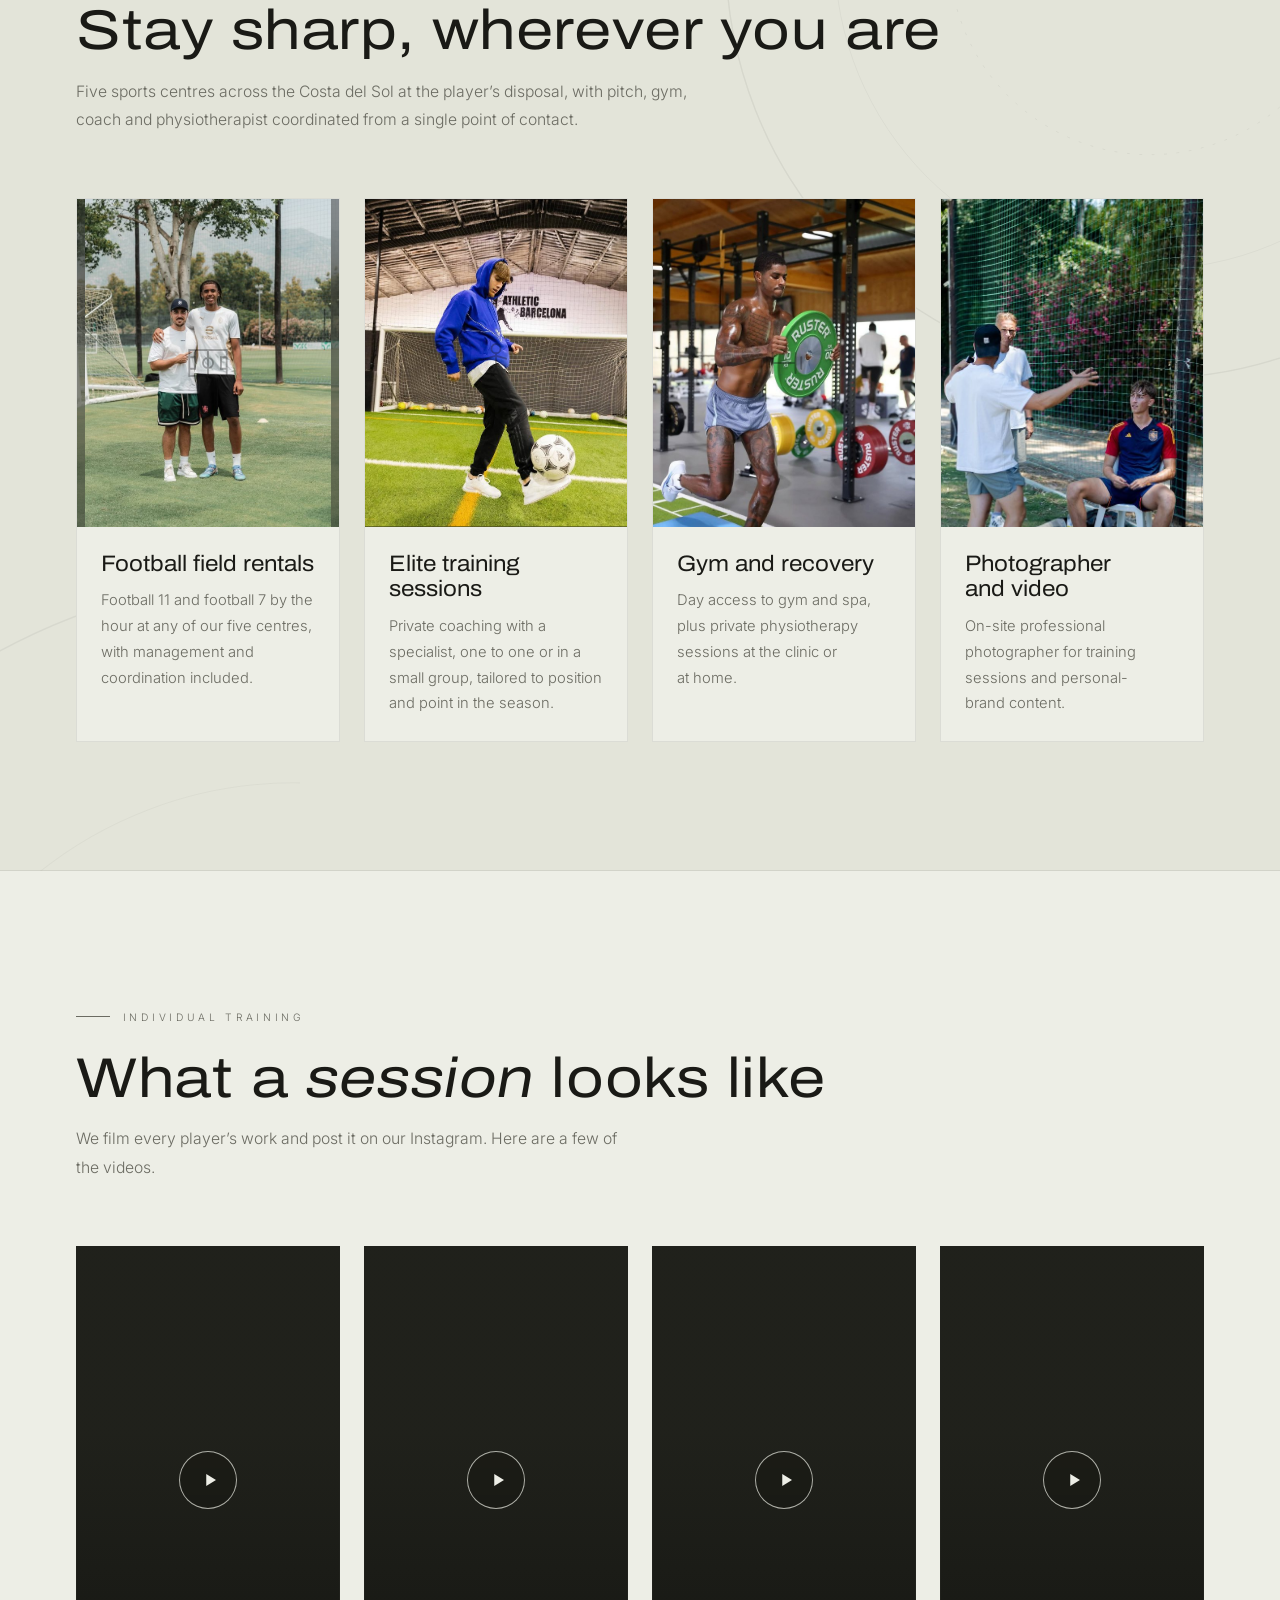
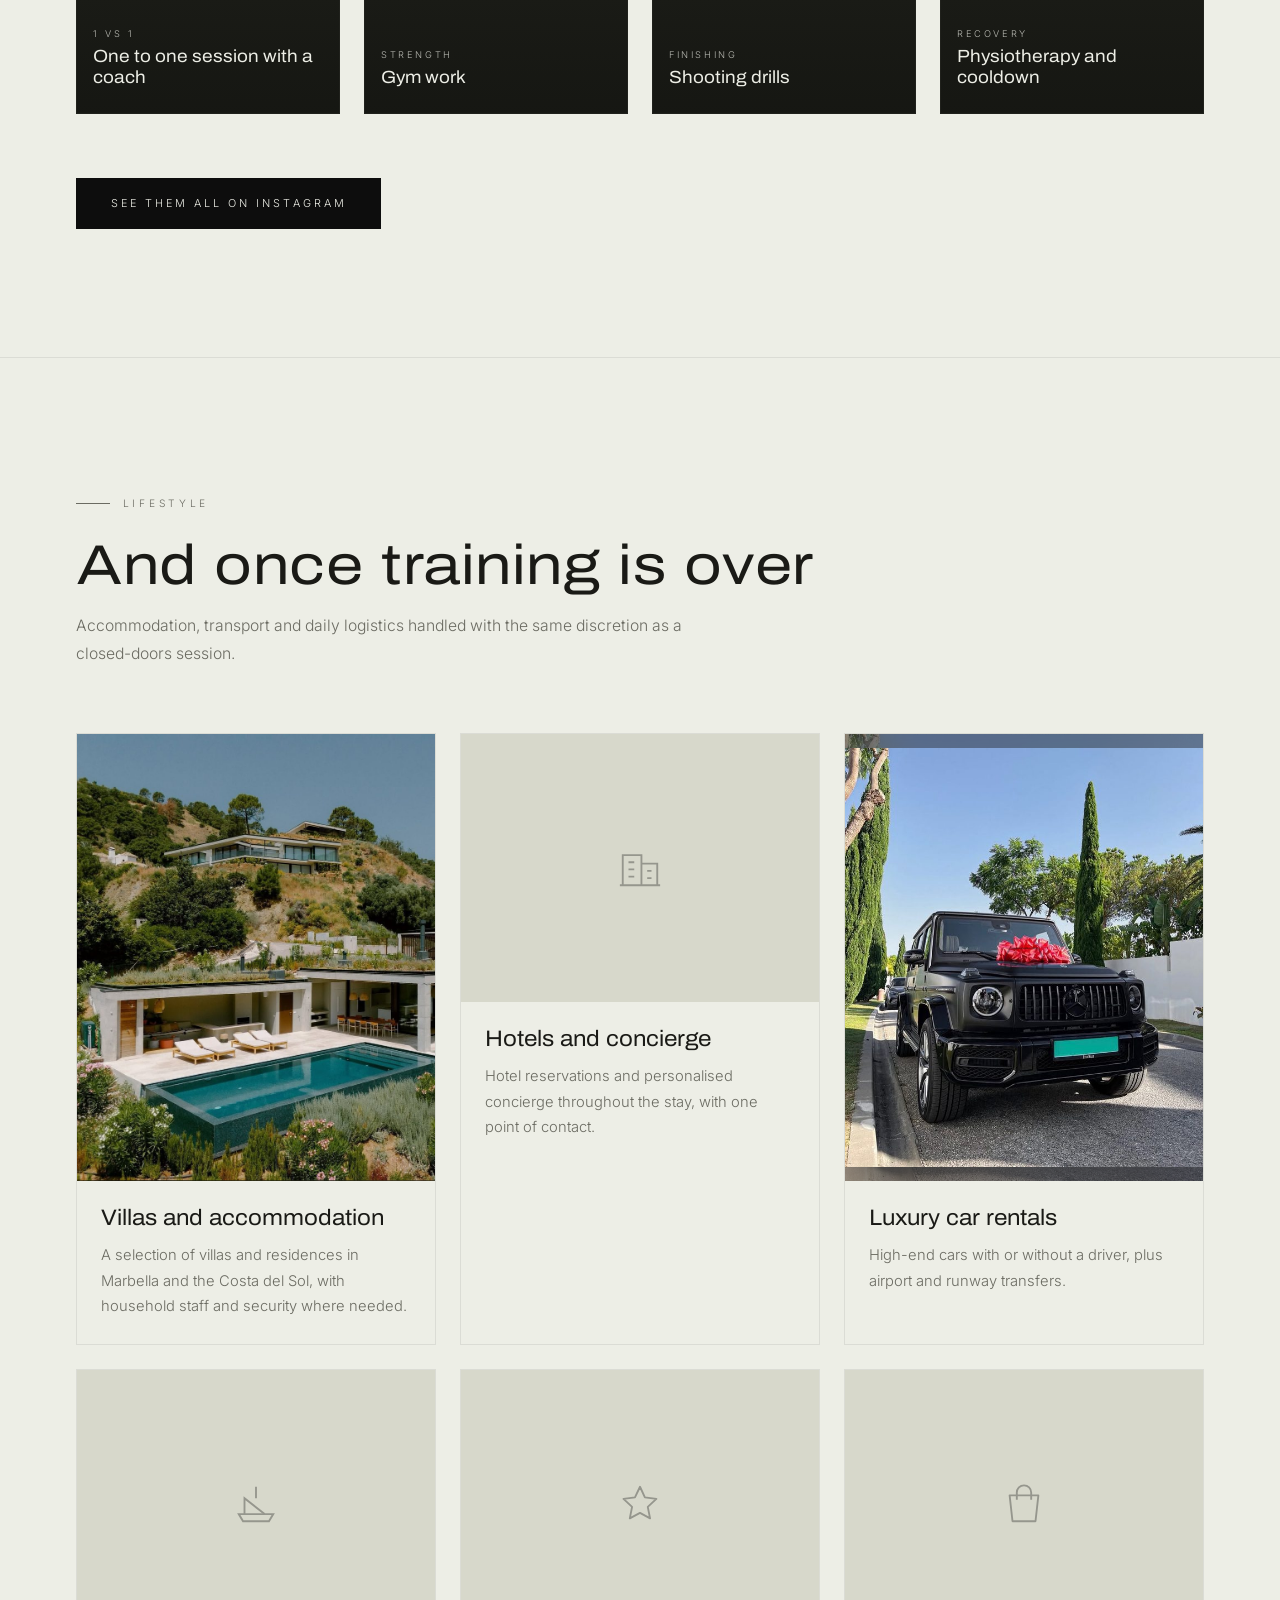
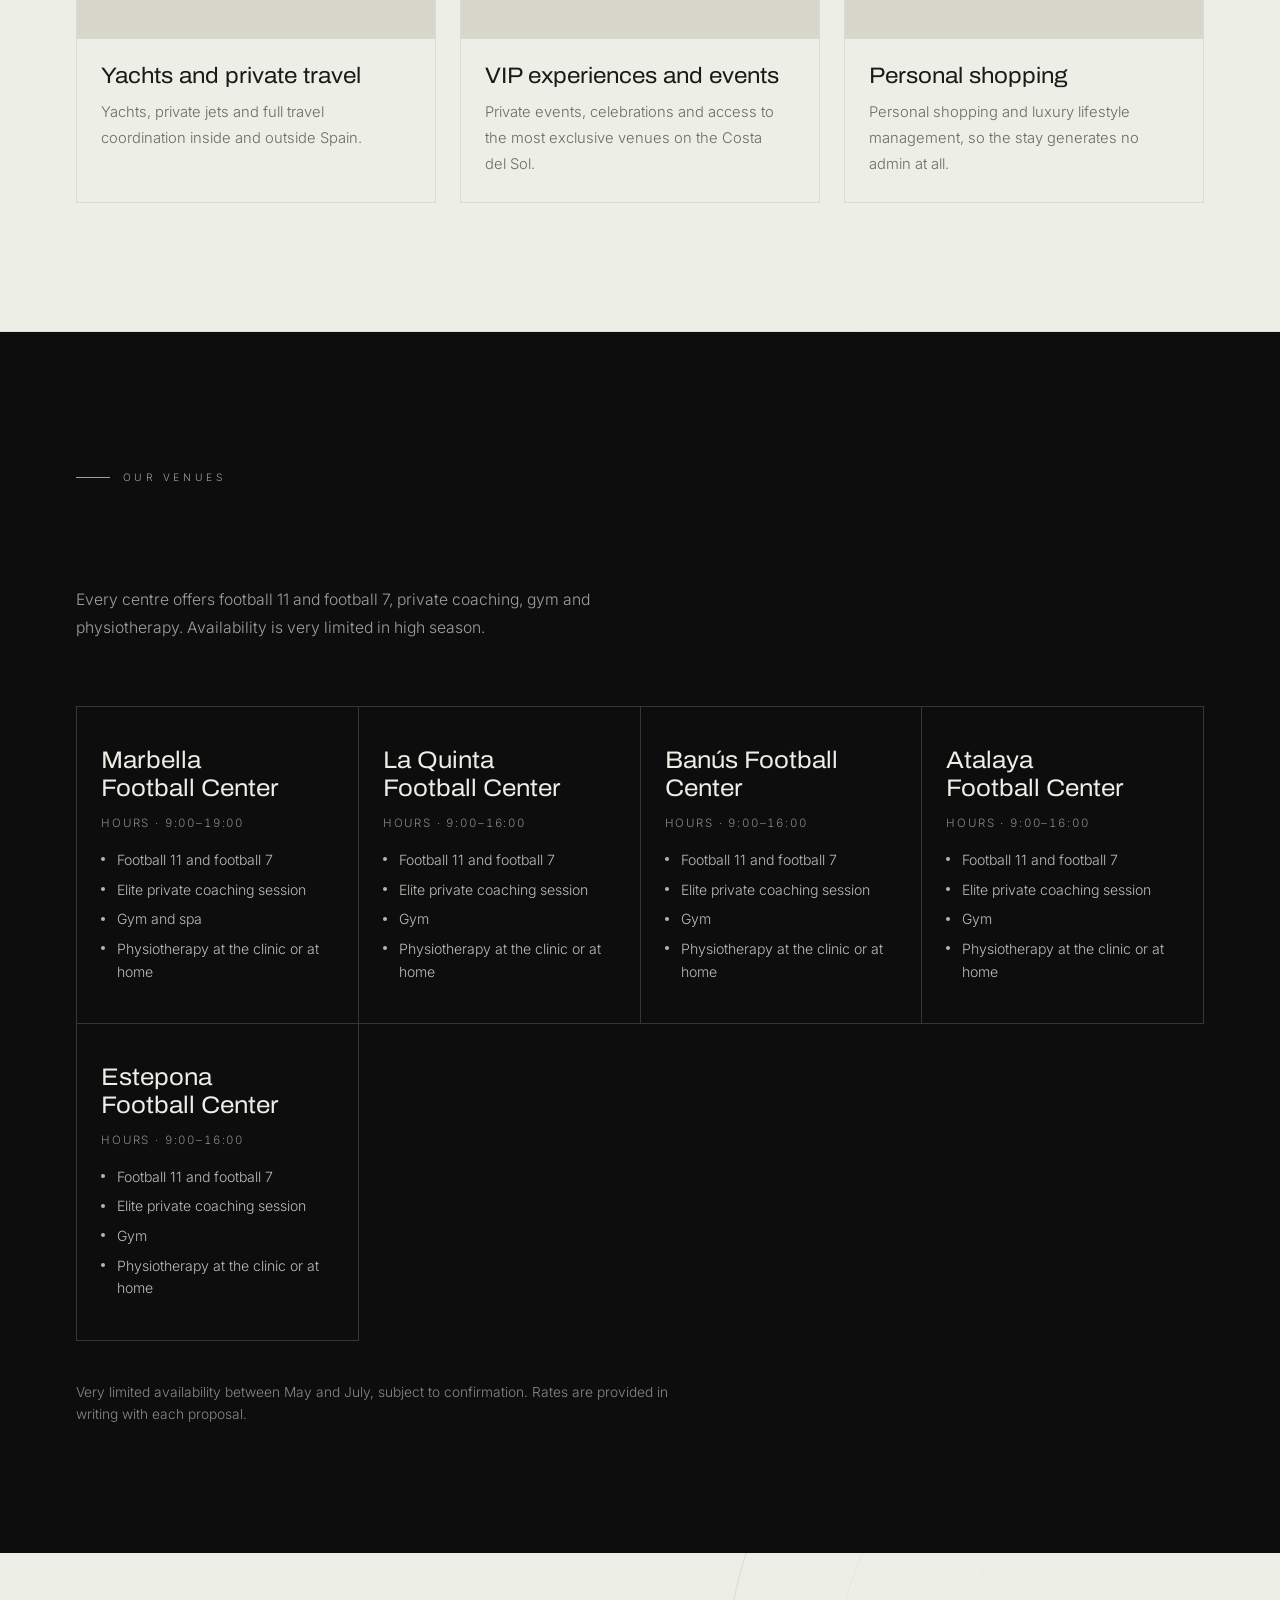
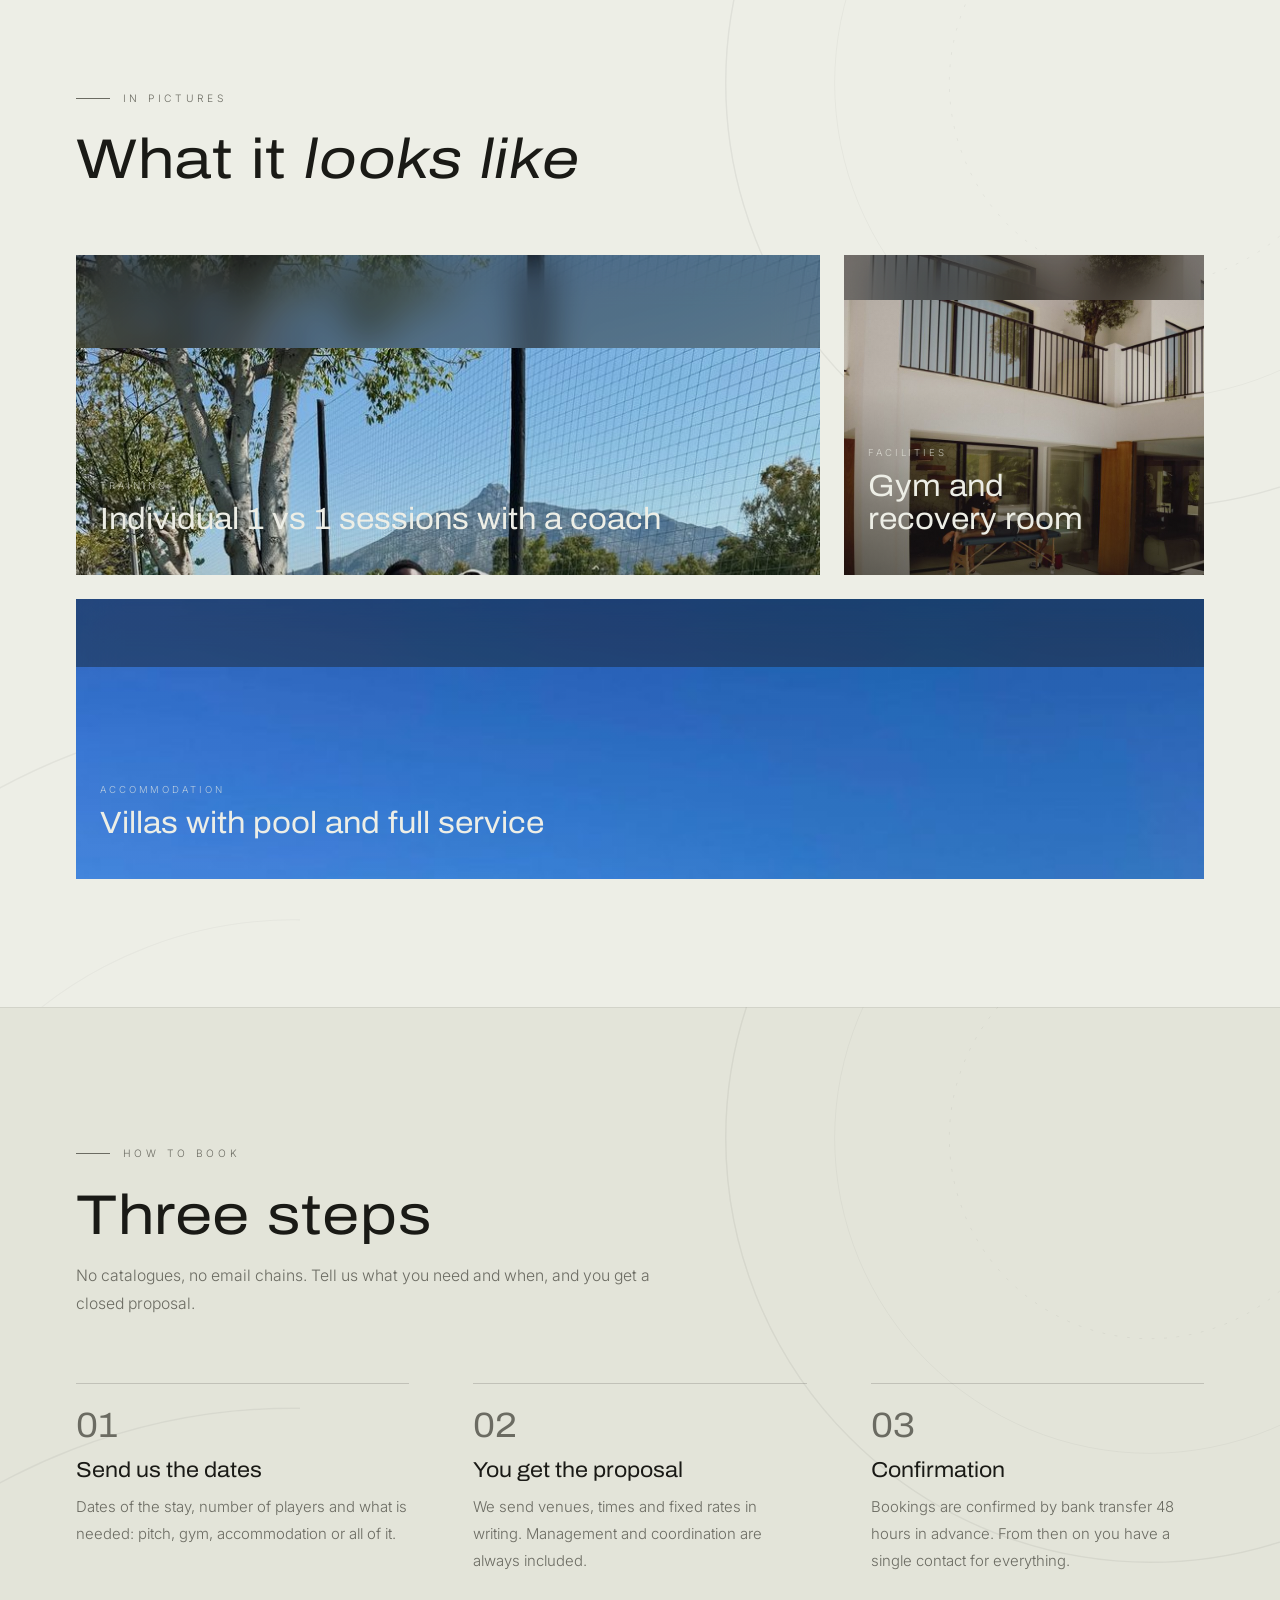
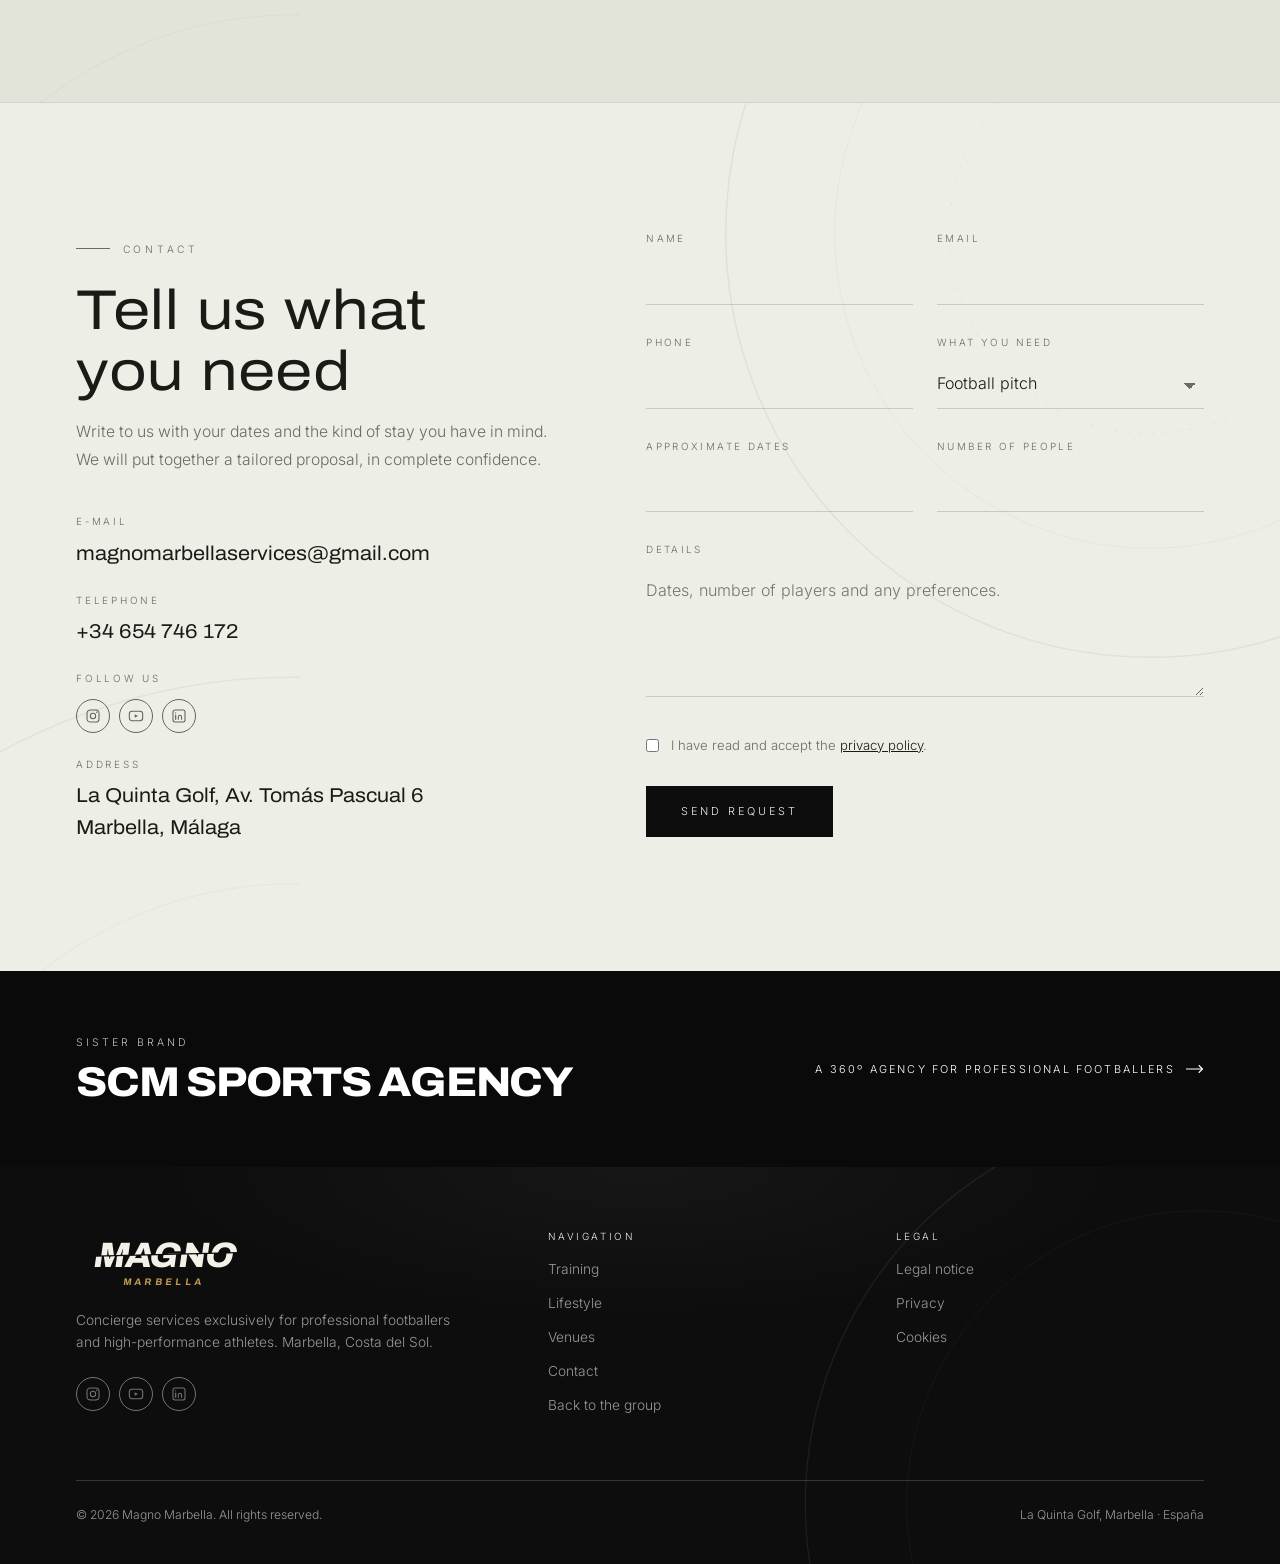
==== commit 4aecccbe: "Tarjetas a la misma altura con la foto completa dentro Los huecos de foto de SCM x Magno y de Magno " ====
--- a/magno/index.html
+++ b/magno/index.html
@@ -153,7 +153,7 @@
           <div class="services__grid services__grid--four">
             <article class="service" data-reveal>
               <div class="service__media">
-                <div class="photo" style="--photo: var(--photo-train1); --photo-ratio: 648 / 864"></div>
+                <div class="photo photo--full" style="--photo: var(--photo-train1); --photo-ratio: 4 / 5"></div>
                 <svg class="service__icon" viewBox="0 0 32 32" fill="none" aria-hidden="true">
                 <rect x="3" y="7" width="26" height="18" stroke="currentColor" stroke-width="1.3" />
                 <path d="M16 7v18" stroke="currentColor" stroke-width="1.3" />
@@ -171,7 +171,7 @@
 
             <article class="service" data-reveal style="--reveal-delay: 0.06s">
               <div class="service__media">
-                <div class="photo" style="--photo: var(--photo-train2); --photo-ratio: 645 / 803"></div>
+                <div class="photo photo--full" style="--photo: var(--photo-train2); --photo-ratio: 4 / 5"></div>
                 <svg class="service__icon" viewBox="0 0 32 32" fill="none" aria-hidden="true">
                 <circle cx="16" cy="6" r="3.2" stroke="currentColor" stroke-width="1.3" />
                 <path
@@ -192,7 +192,7 @@
 
             <article class="service" data-reveal style="--reveal-delay: 0.12s">
               <div class="service__media">
-                <div class="photo" style="--photo: var(--photo-train3); --photo-ratio: 648 / 810"></div>
+                <div class="photo photo--full" style="--photo: var(--photo-train3); --photo-ratio: 4 / 5"></div>
                 <svg class="service__icon" viewBox="0 0 32 32" fill="none" aria-hidden="true">
                 <path
                   d="M4 12v8M8 9v14M24 9v14M28 12v8M8 16h16"
@@ -212,7 +212,7 @@
 
             <article class="service" data-reveal style="--reveal-delay: 0.18s">
               <div class="service__media">
-                <div class="photo" style="--photo: var(--photo-train4); --photo-ratio: 540 / 675"></div>
+                <div class="photo photo--full" style="--photo: var(--photo-train4); --photo-ratio: 4 / 5"></div>
                 <svg class="service__icon" viewBox="0 0 32 32" fill="none" aria-hidden="true">
                 <rect x="3" y="9" width="26" height="17" stroke="currentColor" stroke-width="1.3" />
                 <path d="M11 9l2-3h6l2 3" stroke="currentColor" stroke-width="1.3" />
@@ -311,7 +311,7 @@
           <div class="services__grid">
             <article class="service" data-reveal>
               <div class="service__media">
-                <div class="photo" style="--photo: var(--photo-life1); --photo-ratio: 864 / 1077"></div>
+                <div class="photo photo--full" style="--photo: var(--photo-life1); --photo-ratio: 4 / 5"></div>
                 <svg class="service__icon" viewBox="0 0 32 32" fill="none" aria-hidden="true">
                 <path d="M3 15L16 5l13 10" stroke="currentColor" stroke-width="1.3" />
                 <path d="M6 14v13h20V14" stroke="currentColor" stroke-width="1.3" />
@@ -344,7 +344,7 @@
 
             <article class="service" data-reveal style="--reveal-delay: 0.12s">
               <div class="service__media">
-                <div class="photo" style="--photo: var(--photo-life3); --photo-ratio: 648 / 759"></div>
+                <div class="photo photo--full" style="--photo: var(--photo-life3); --photo-ratio: 4 / 5"></div>
                 <svg class="service__icon" viewBox="0 0 32 32" fill="none" aria-hidden="true">
                 <path
                   d="M3 20v-4l3-6h20l3 6v4M3 20h26v4h-4v-4M7 24v-4H3v4"
@@ -505,7 +505,7 @@
 
           <div class="showcase__grid">
             <article class="showcase__item" data-reveal>
-              <div class="photo" style="--photo: var(--photo-exp1); --photo-ratio: 756 / 756"></div>
+              <div class="photo photo--full" style="--photo: var(--photo-exp1); --photo-ratio: 4 / 5"></div>
               <div class="showcase__body">
                 <p class="showcase__label" data-i18n="showcase.1.label">Entrenamiento</p>
                 <h3 class="showcase__title" data-i18n="showcase.1.title">
@@ -515,7 +515,7 @@
             </article>
 
             <article class="showcase__item" data-reveal style="--reveal-delay: 0.08s">
-              <div class="photo" style="--photo: var(--photo-exp2); --photo-ratio: 864 / 864"></div>
+              <div class="photo photo--full" style="--photo: var(--photo-exp2); --photo-ratio: 4 / 5"></div>
               <div class="showcase__body">
                 <p class="showcase__label" data-i18n="showcase.2.label">Instalaciones</p>
                 <h3 class="showcase__title" data-i18n="showcase.2.title">
@@ -525,7 +525,7 @@
             </article>
 
             <article class="showcase__item" data-reveal style="--reveal-delay: 0.16s">
-              <div class="photo" style="--photo: var(--photo-exp3); --photo-ratio: 756 / 854"></div>
+              <div class="photo photo--full" style="--photo: var(--photo-exp3); --photo-ratio: 4 / 5"></div>
               <div class="showcase__body">
                 <p class="showcase__label" data-i18n="showcase.3.label">Alojamiento</p>
                 <h3 class="showcase__title" data-i18n="showcase.3.title">
--- a/assets/css/base.css
+++ b/assets/css/base.css
@@ -321,3 +321,26 @@
 ::-webkit-scrollbar-thumb:hover {
   background: #4a4a52;
 }
+
+/* Foto completa a altura uniforme: la imagen entera dentro del hueco y,
+   detrás, ella misma ampliada y desenfocada rellenando el fondo. Se activa
+   añadiendo photo--full al bloque .photo. */
+.photo--full {
+  background-image: var(--photo, none);
+  background-size: cover;
+  background-position: center;
+}
+
+.photo--full::before {
+  content: '';
+  position: absolute;
+  inset: 0;
+  background: rgba(10, 10, 11, 0.38);
+  -webkit-backdrop-filter: blur(20px) saturate(0.9);
+  backdrop-filter: blur(20px) saturate(0.9);
+}
+
+.photo--full::after {
+  background-size: auto, contain;
+  background-position: center, center;
+}
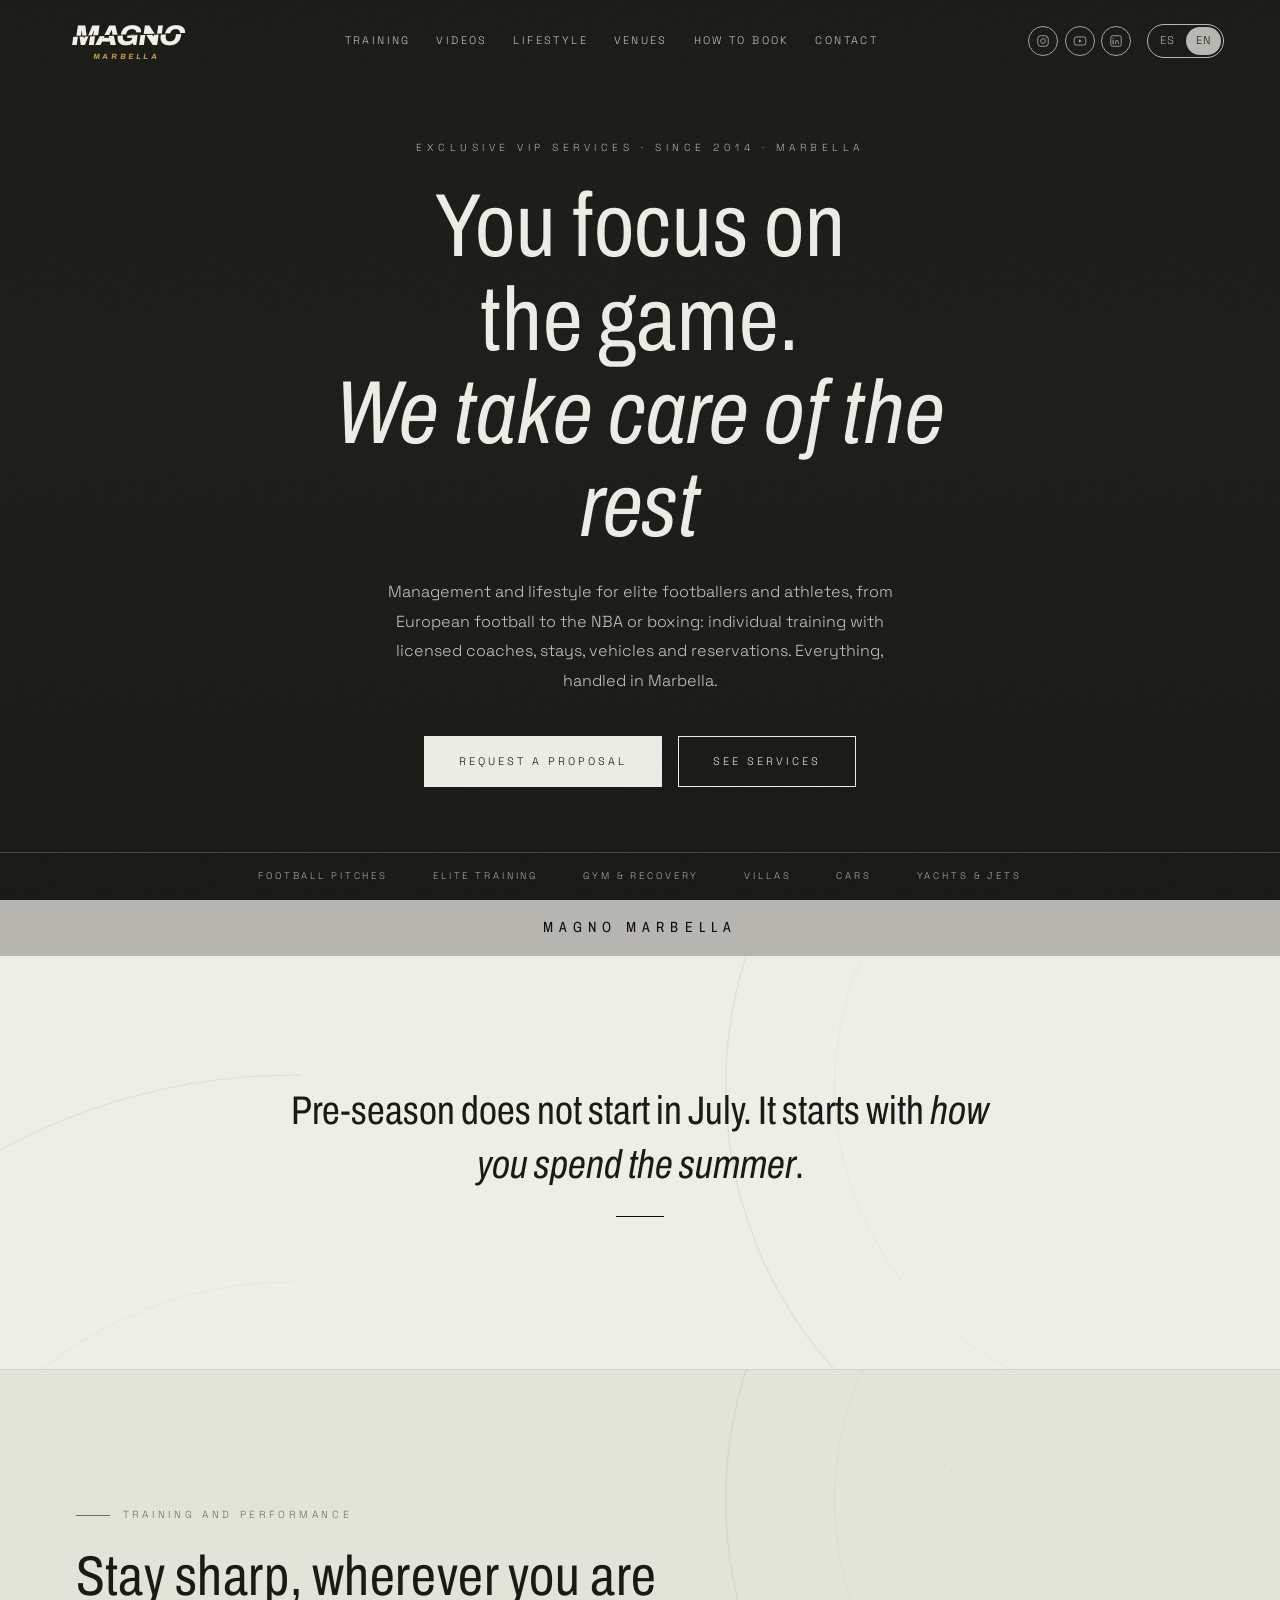
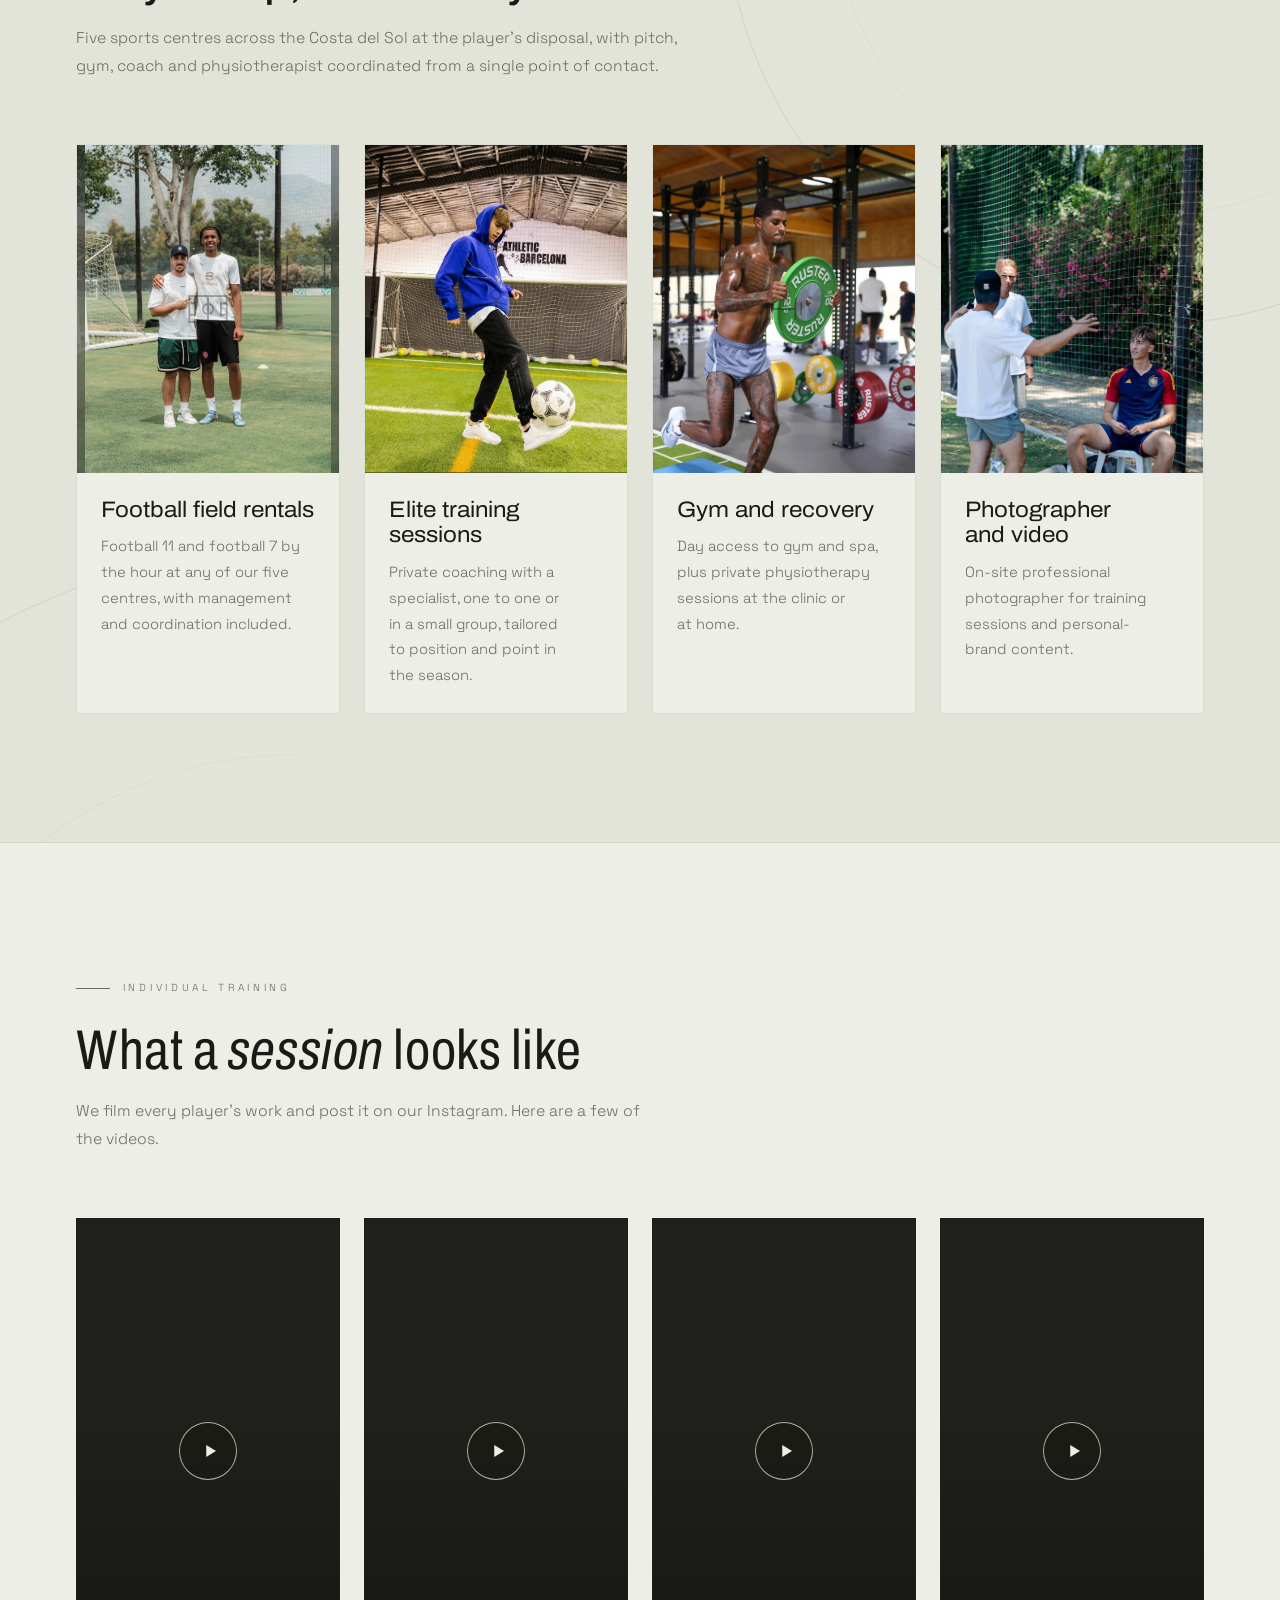
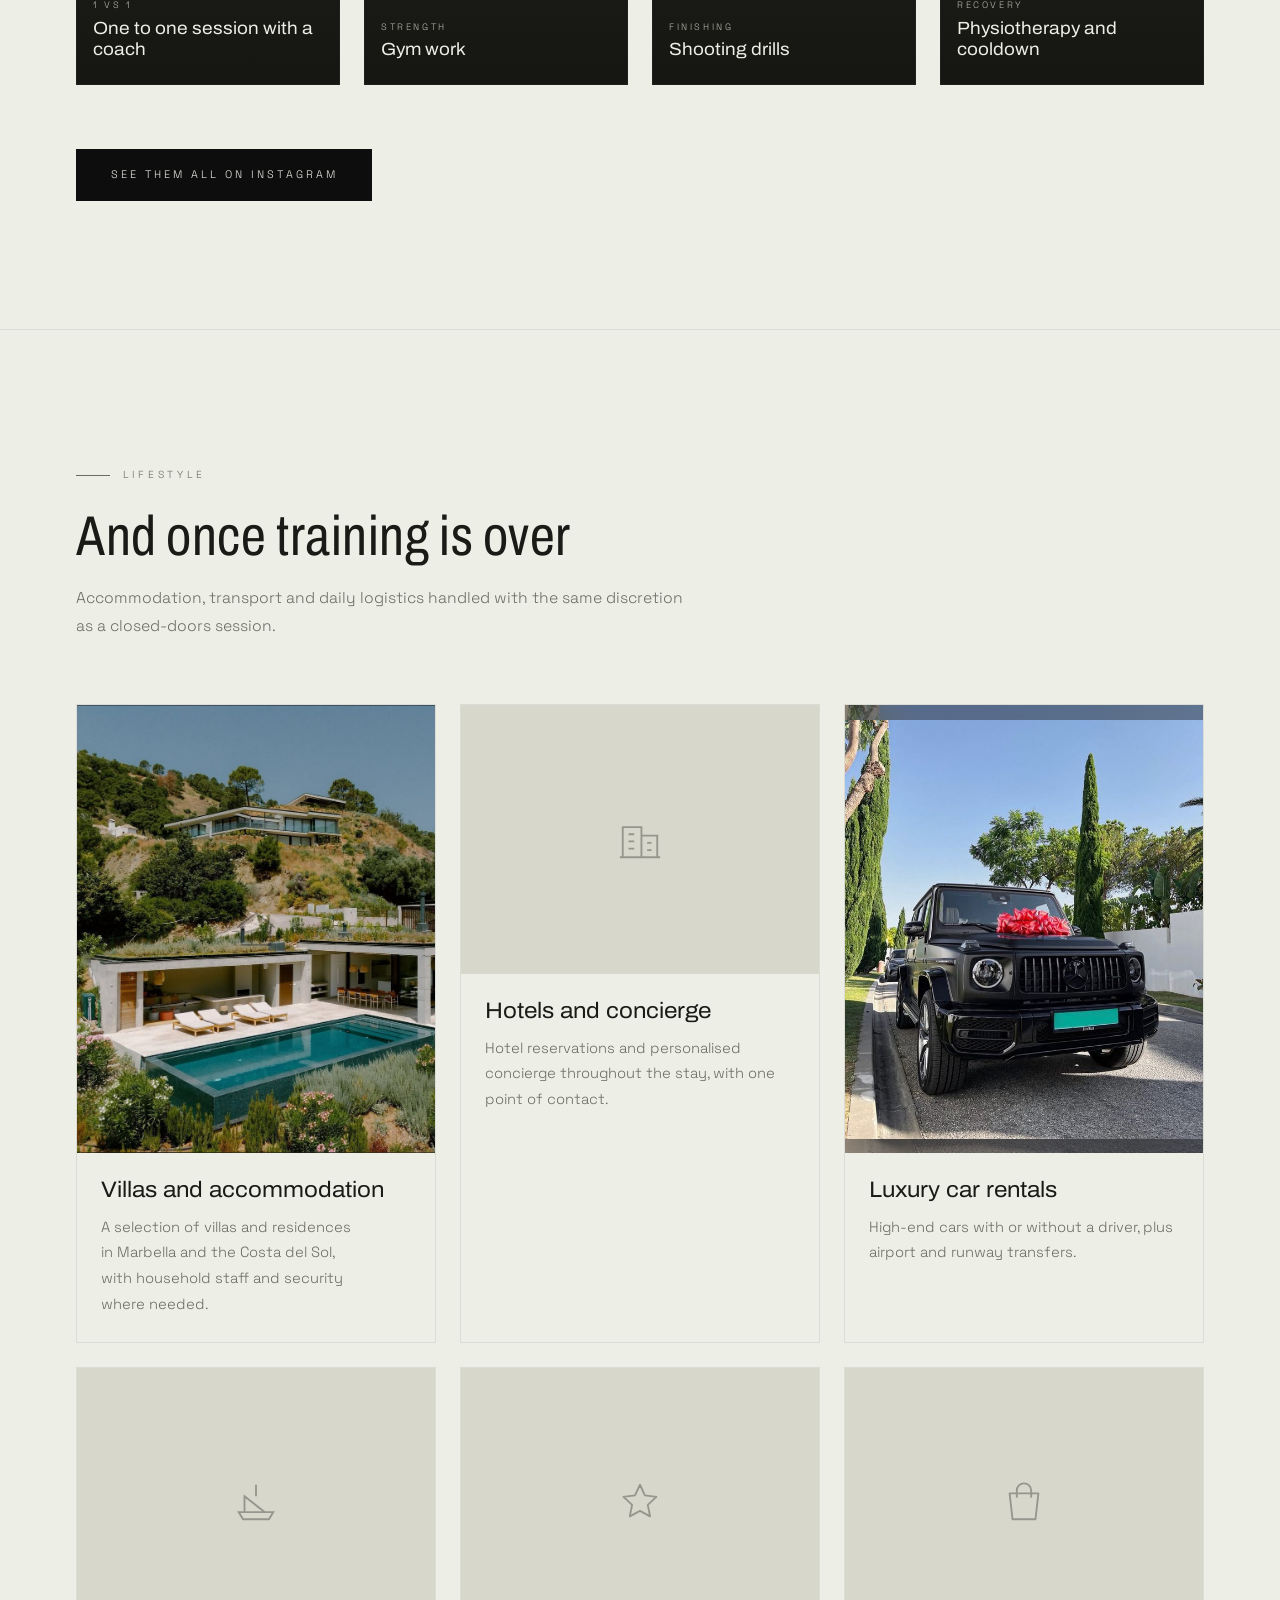
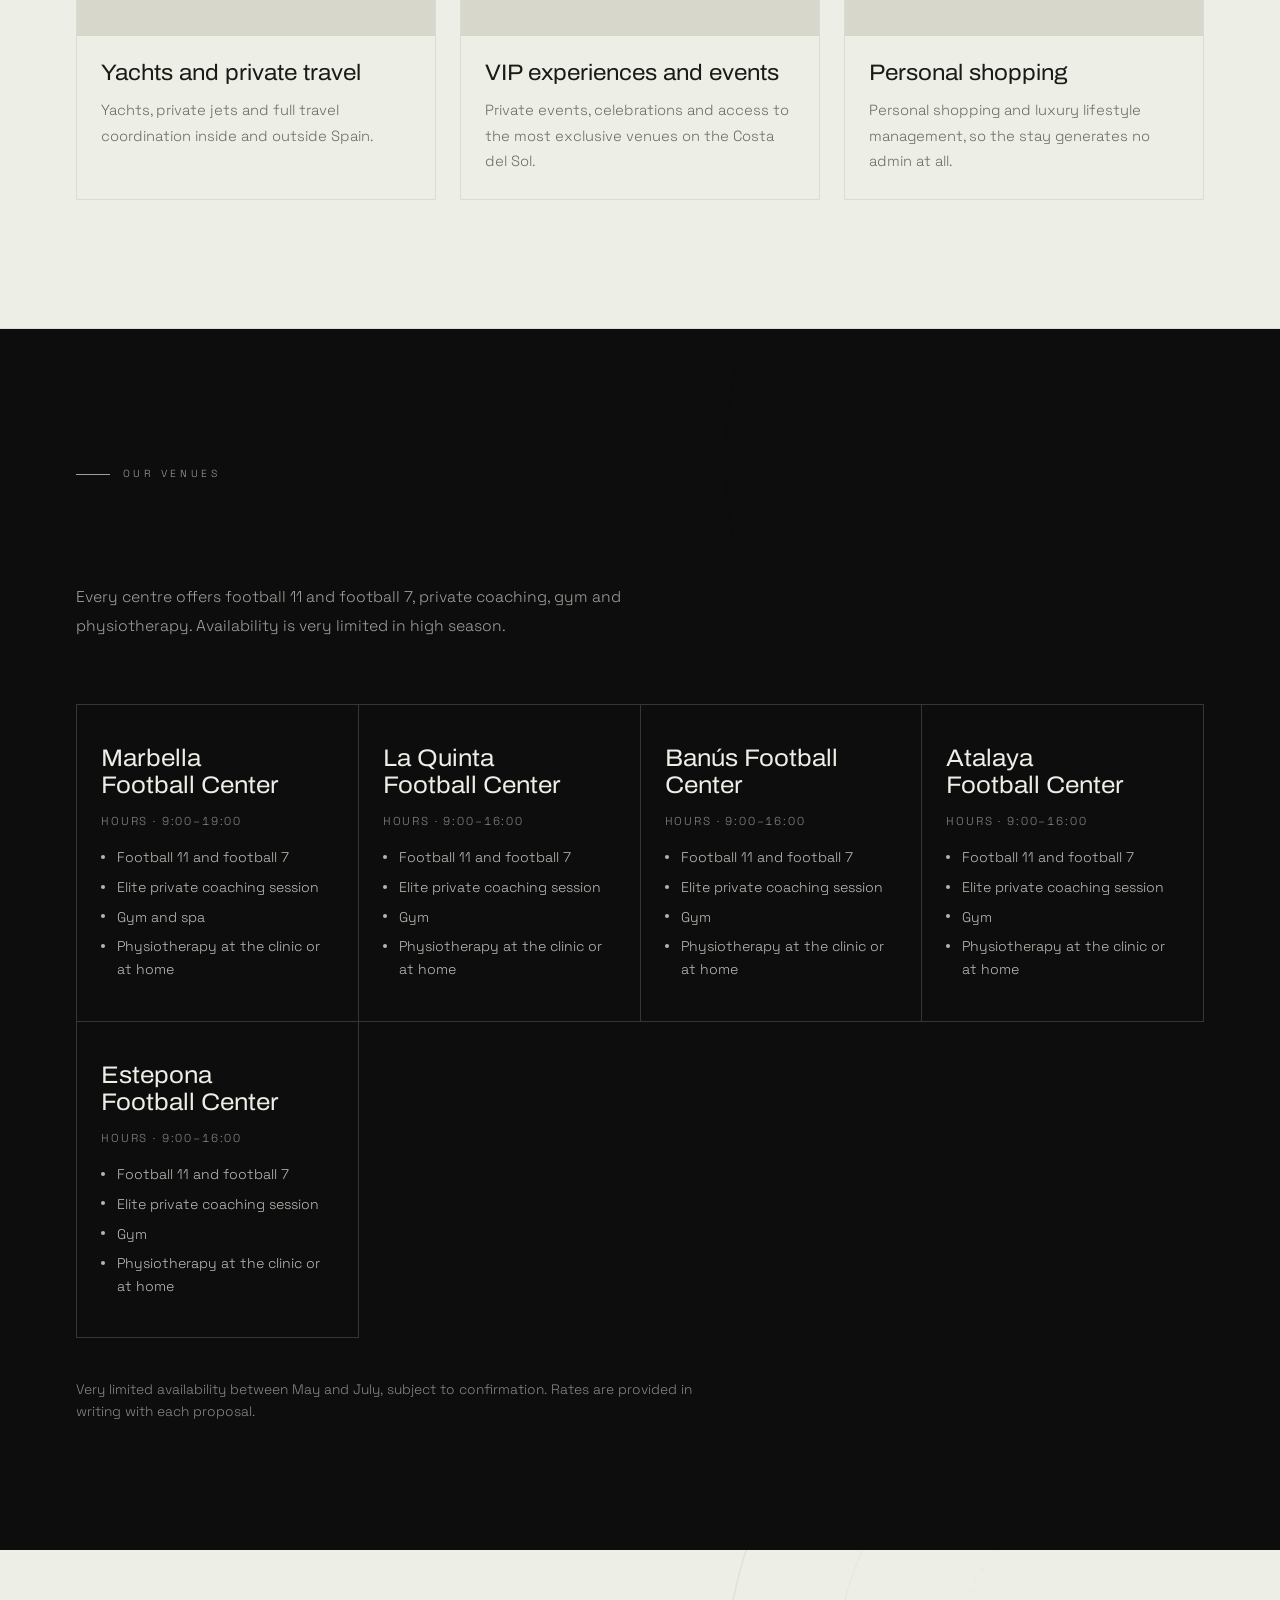
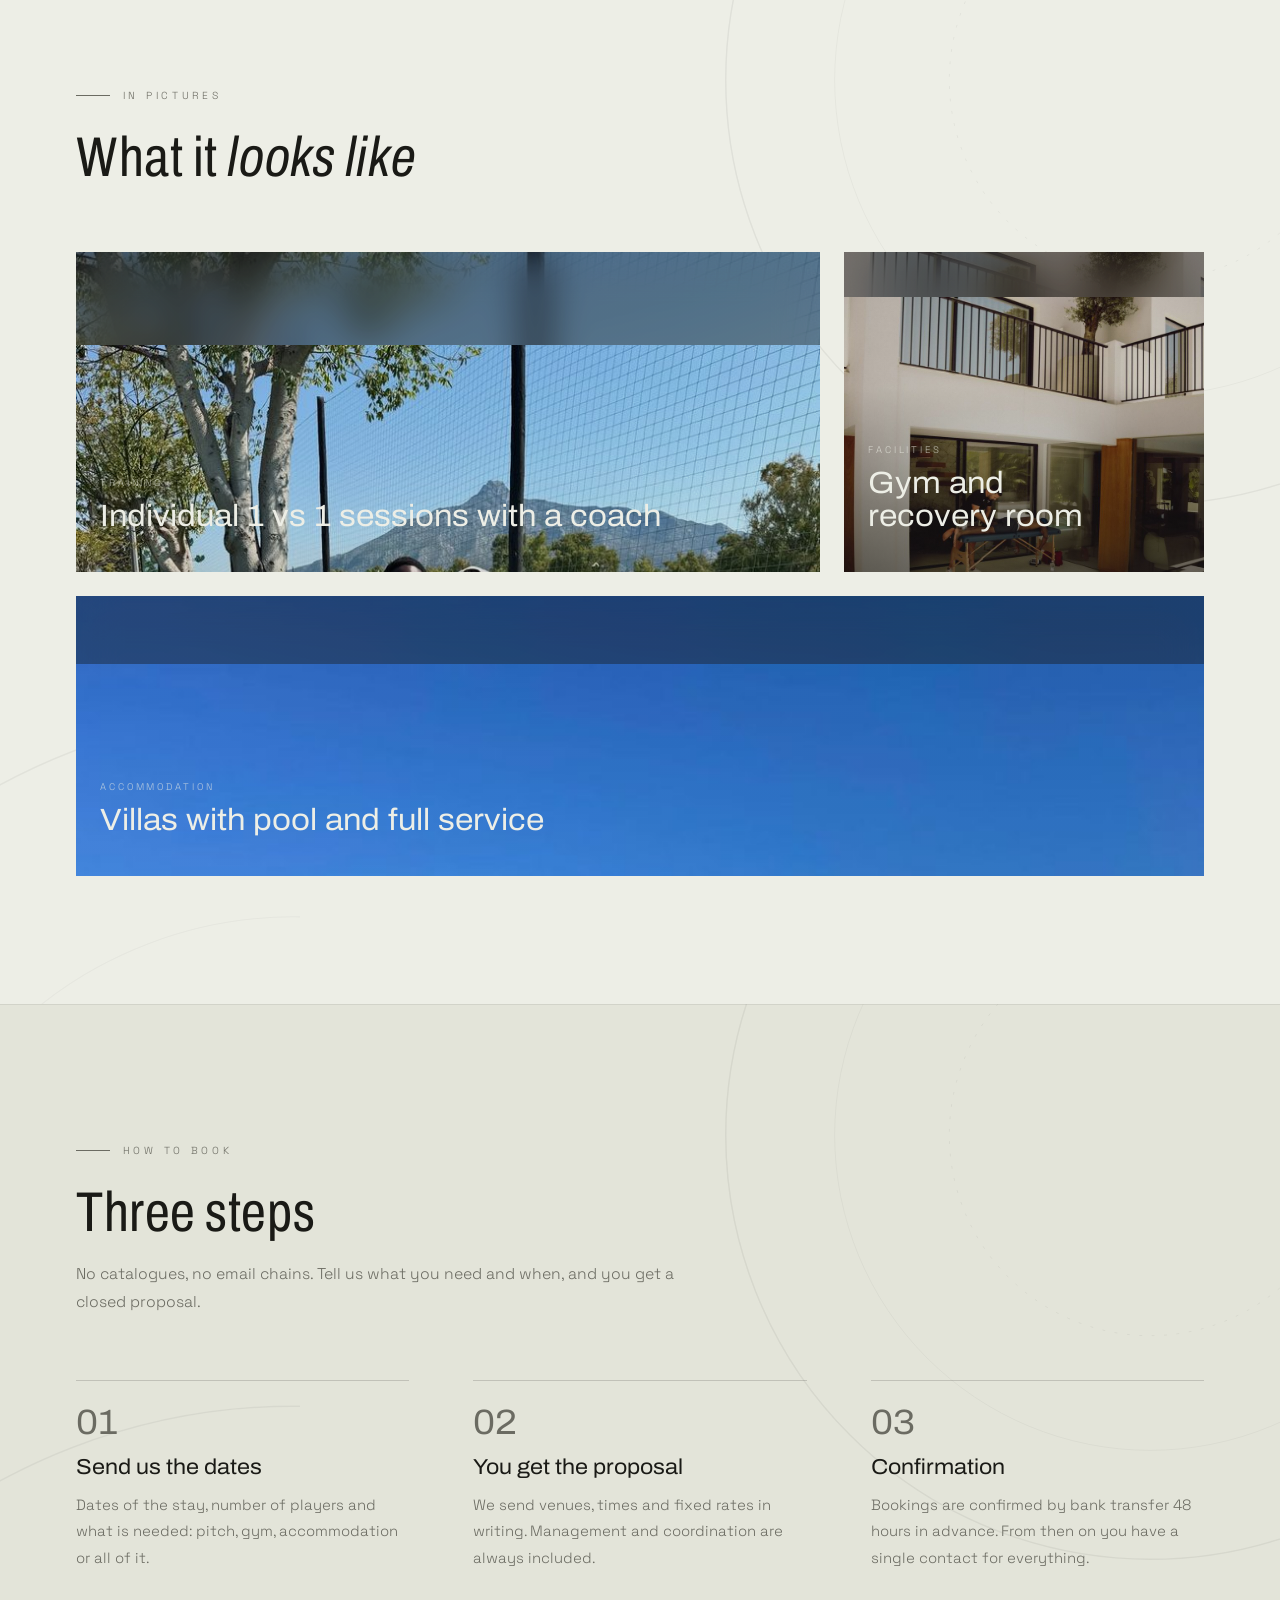
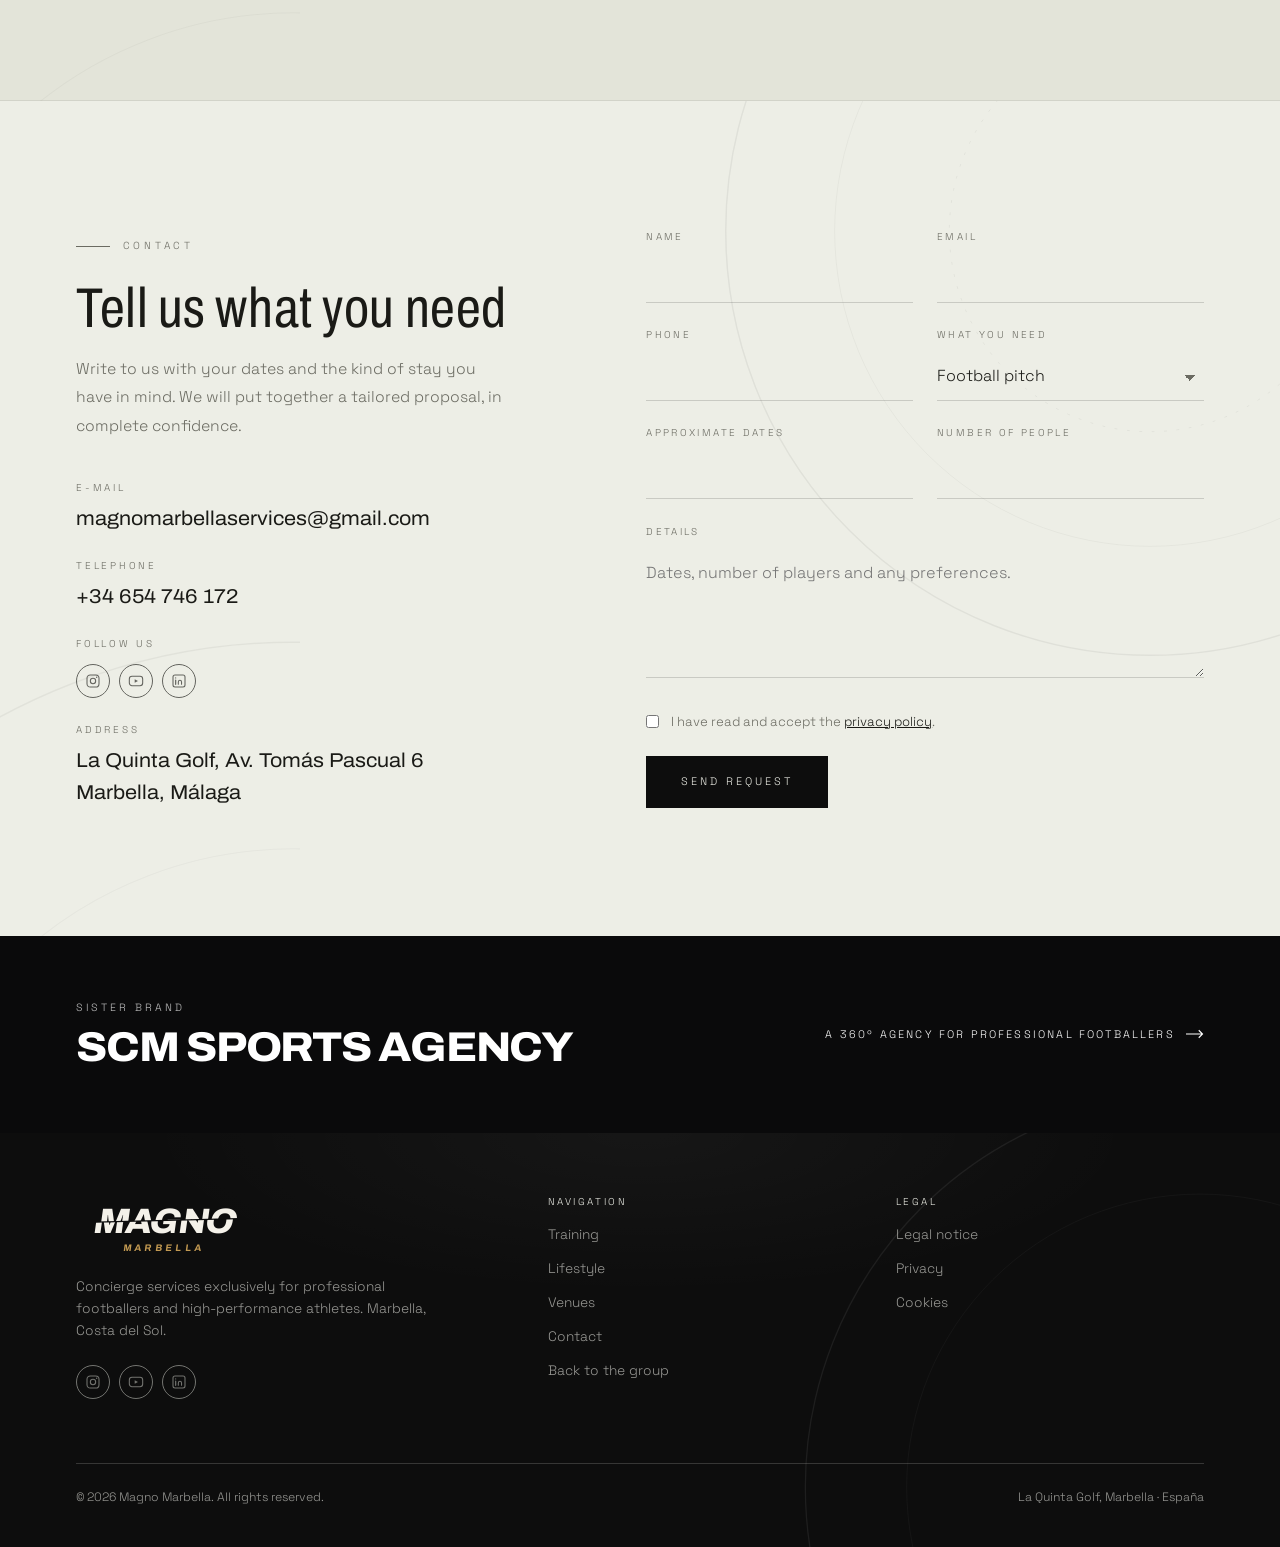
==== commit 638b0515: "Magno y SCM Group con su dimensión real en todo el relato Magno Marbella se presenta como management" ====
--- a/magno/index.html
+++ b/magno/index.html
@@ -103,7 +103,9 @@
             Tú céntrate en el juego.<br /><em>Del resto nos ocupamos nosotros</em>
           </h1>
           <p class="hero__lead" data-i18n="hero.lead">
-            Trabajamos en exclusiva para futbolistas profesionales y atletas de alto rendimiento.
+            Management y lifestyle para futbolistas y atletas de élite, del fútbol europeo
+            a la NBA o el boxeo: entrenamiento individual con técnicos licenciados,
+            estancias, vehículos y reservas. Todo, resuelto en Marbella.
           </p>
           <div class="hero__actions">
             <a class="btn btn--primary" href="#contacto" data-i18n="hero.cta1">
--- a/assets/css/fonts.css
+++ b/assets/css/fonts.css
@@ -68,3 +68,27 @@
 }
 
 
+
+/* Space Grotesk: la voz de texto del grupo. Grotesca técnica, variable en
+   peso (300-700), autoalojada como el resto. */
+@font-face {
+  font-family: 'Space Grotesk';
+  font-style: normal;
+  font-weight: 300 700;
+  font-display: swap;
+  src: url('../fonts/space-grotesk-var-latin.woff2') format('woff2');
+  unicode-range: U+0000-00FF, U+0131, U+0152-0153, U+02BB-02BC, U+02C6, U+02DA,
+    U+02DC, U+0304, U+0308, U+0329, U+2000-206F, U+20AC, U+2122, U+2191, U+2193,
+    U+2212, U+2215, U+FEFF, U+FFFD;
+}
+
+@font-face {
+  font-family: 'Space Grotesk';
+  font-style: normal;
+  font-weight: 300 700;
+  font-display: swap;
+  src: url('../fonts/space-grotesk-var-latin-ext.woff2') format('woff2');
+  unicode-range: U+0100-02BA, U+02BD-02C5, U+02C7-02CC, U+02CE-02D7, U+02DD-02FF,
+    U+0304, U+0308, U+0329, U+1D00-1DBF, U+1E00-1E9F, U+1EF2-1EFF, U+2020,
+    U+20A0-20AB, U+20AD-20C0, U+2113, U+2C60-2C7F, U+A720-A7FF;
+}
--- a/assets/css/base.css
+++ b/assets/css/base.css
@@ -289,14 +289,8 @@
    Selección de texto invertida y barra de scroll fina y oscura: la
    marca también vive en los pequeños gestos del navegador. */
 ::selection {
-  background: #f6f6f5;
-  color: #101012;
-}
-
-.section--light ::selection,
-.bhero ::selection {
-  background: #101012;
-  color: #f6f6f5;
+  background: #ff600f;
+  color: #ffffff;
 }
 
 html {
--- a/assets/css/magno.css
+++ b/assets/css/magno.css
@@ -19,7 +19,7 @@
   --line-soft: rgba(13, 13, 13, 0.08);
 
   --font-display: 'Archivo', 'Helvetica Neue', Arial, sans-serif;
-  --font-body: 'Inter', system-ui, -apple-system, 'Segoe UI', sans-serif;
+  --font-body: 'Space Grotesk', 'Inter', system-ui, -apple-system, 'Segoe UI', sans-serif;
 }
 
 body {
@@ -1169,3 +1169,12 @@
   background-position: right -320px bottom -340px, center;
   background-size: 800px 800px, cover;
 }
+
+
+/* Voz compartida del grupo: titulares condensados. */
+.hero__title,
+.section__title,
+.band,
+.manifesto p {
+  font-stretch: 75%;
+}
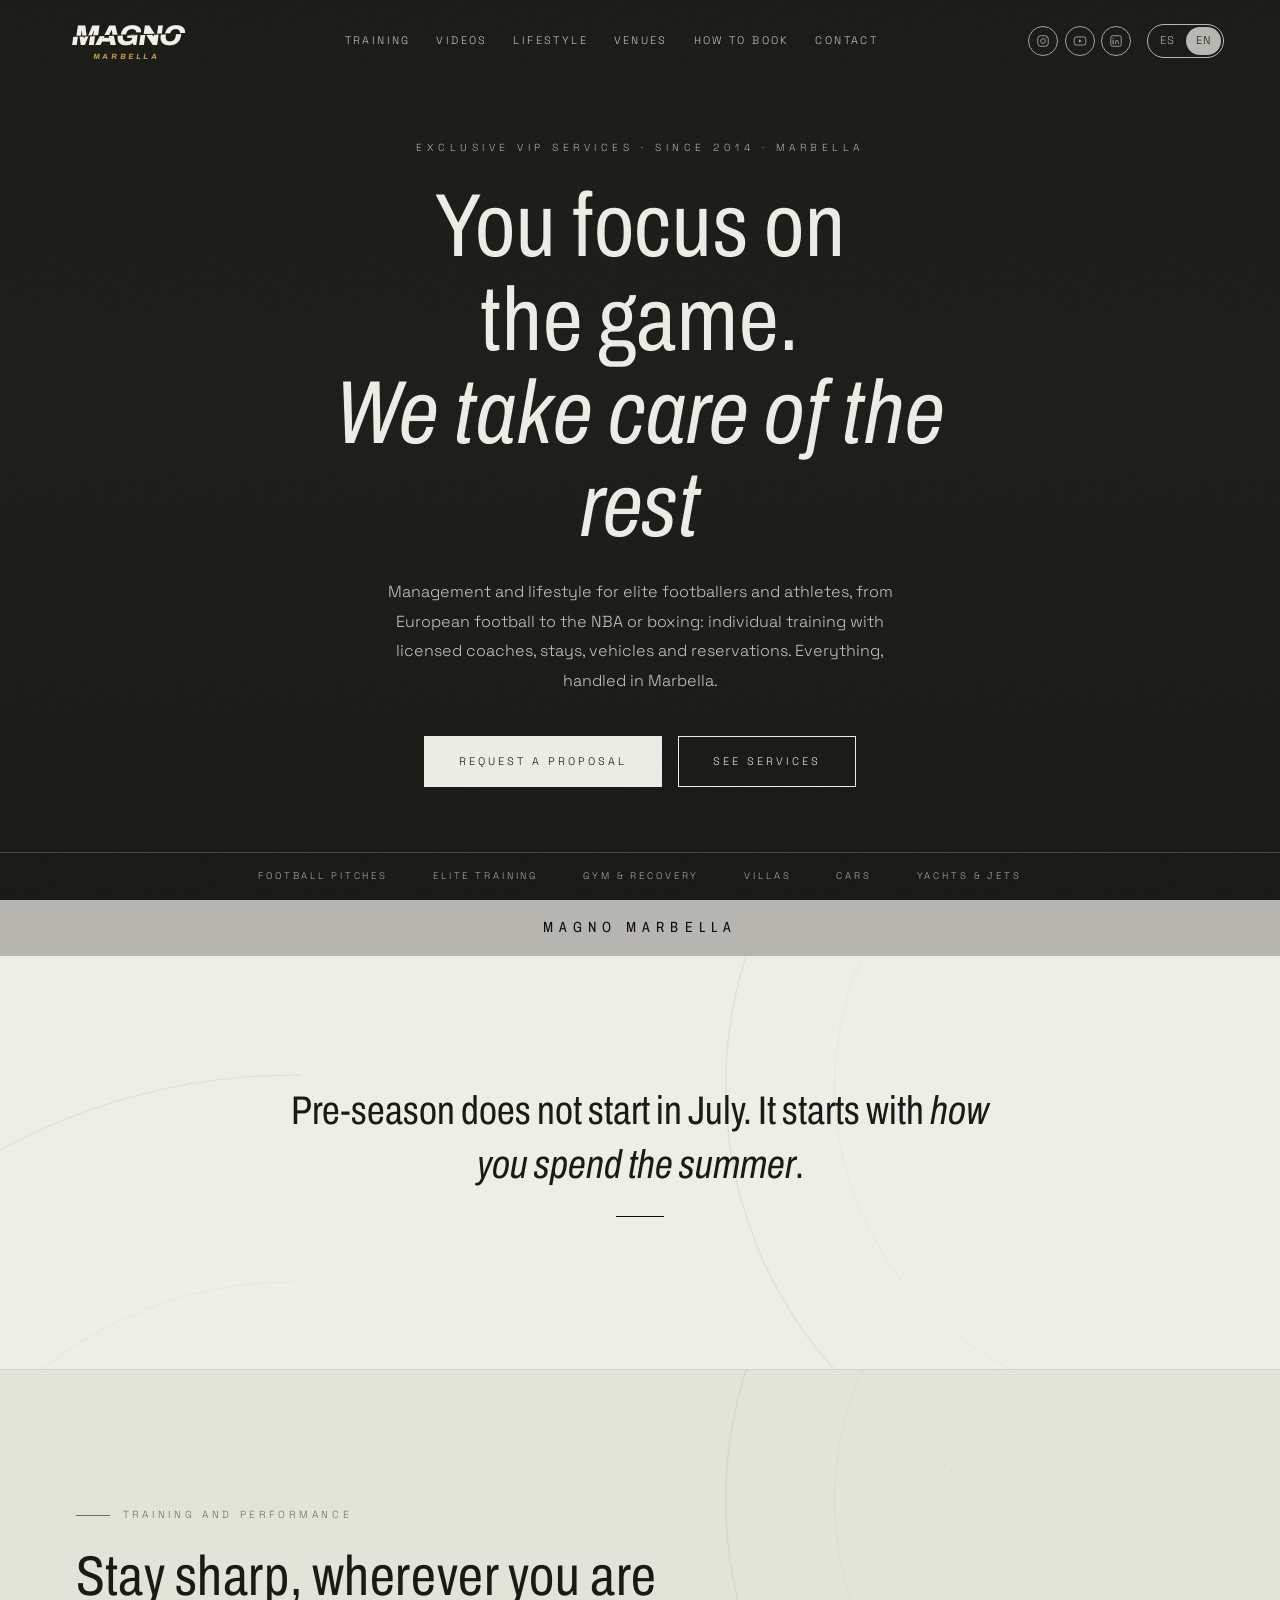
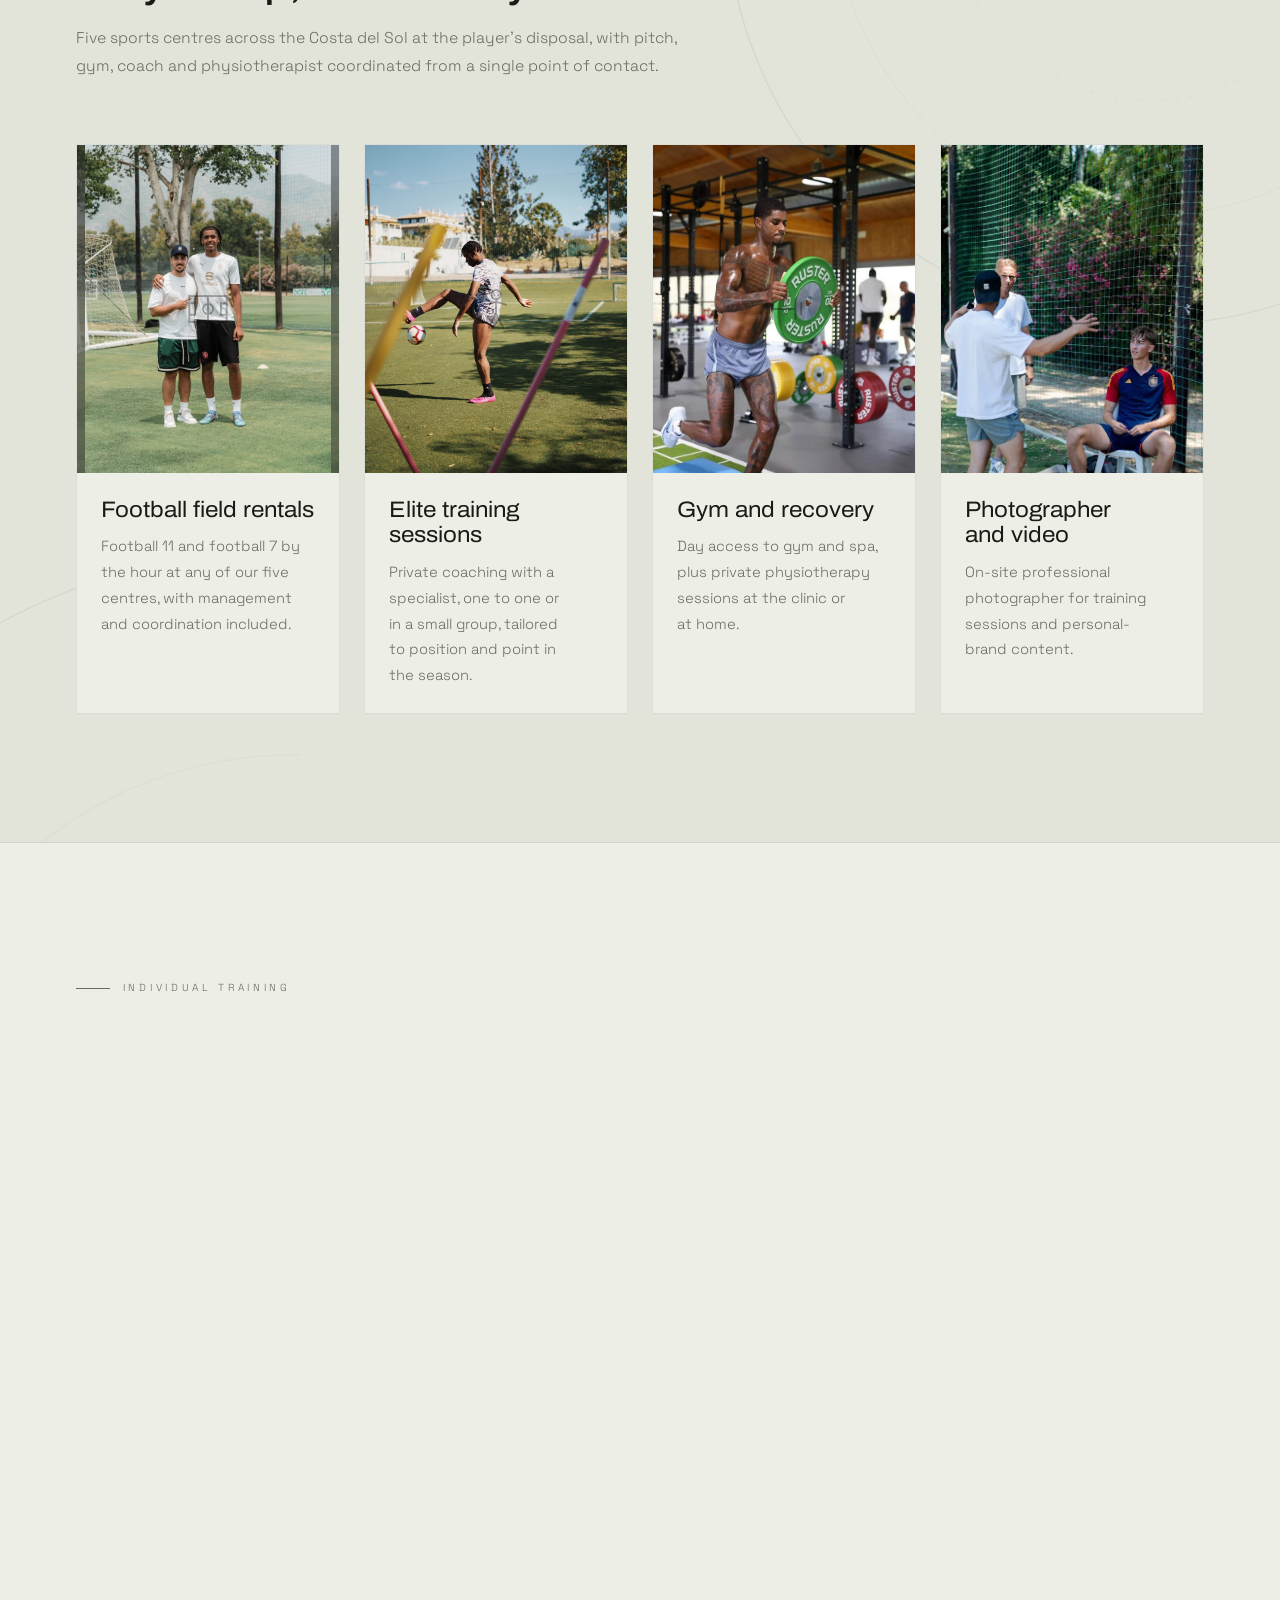
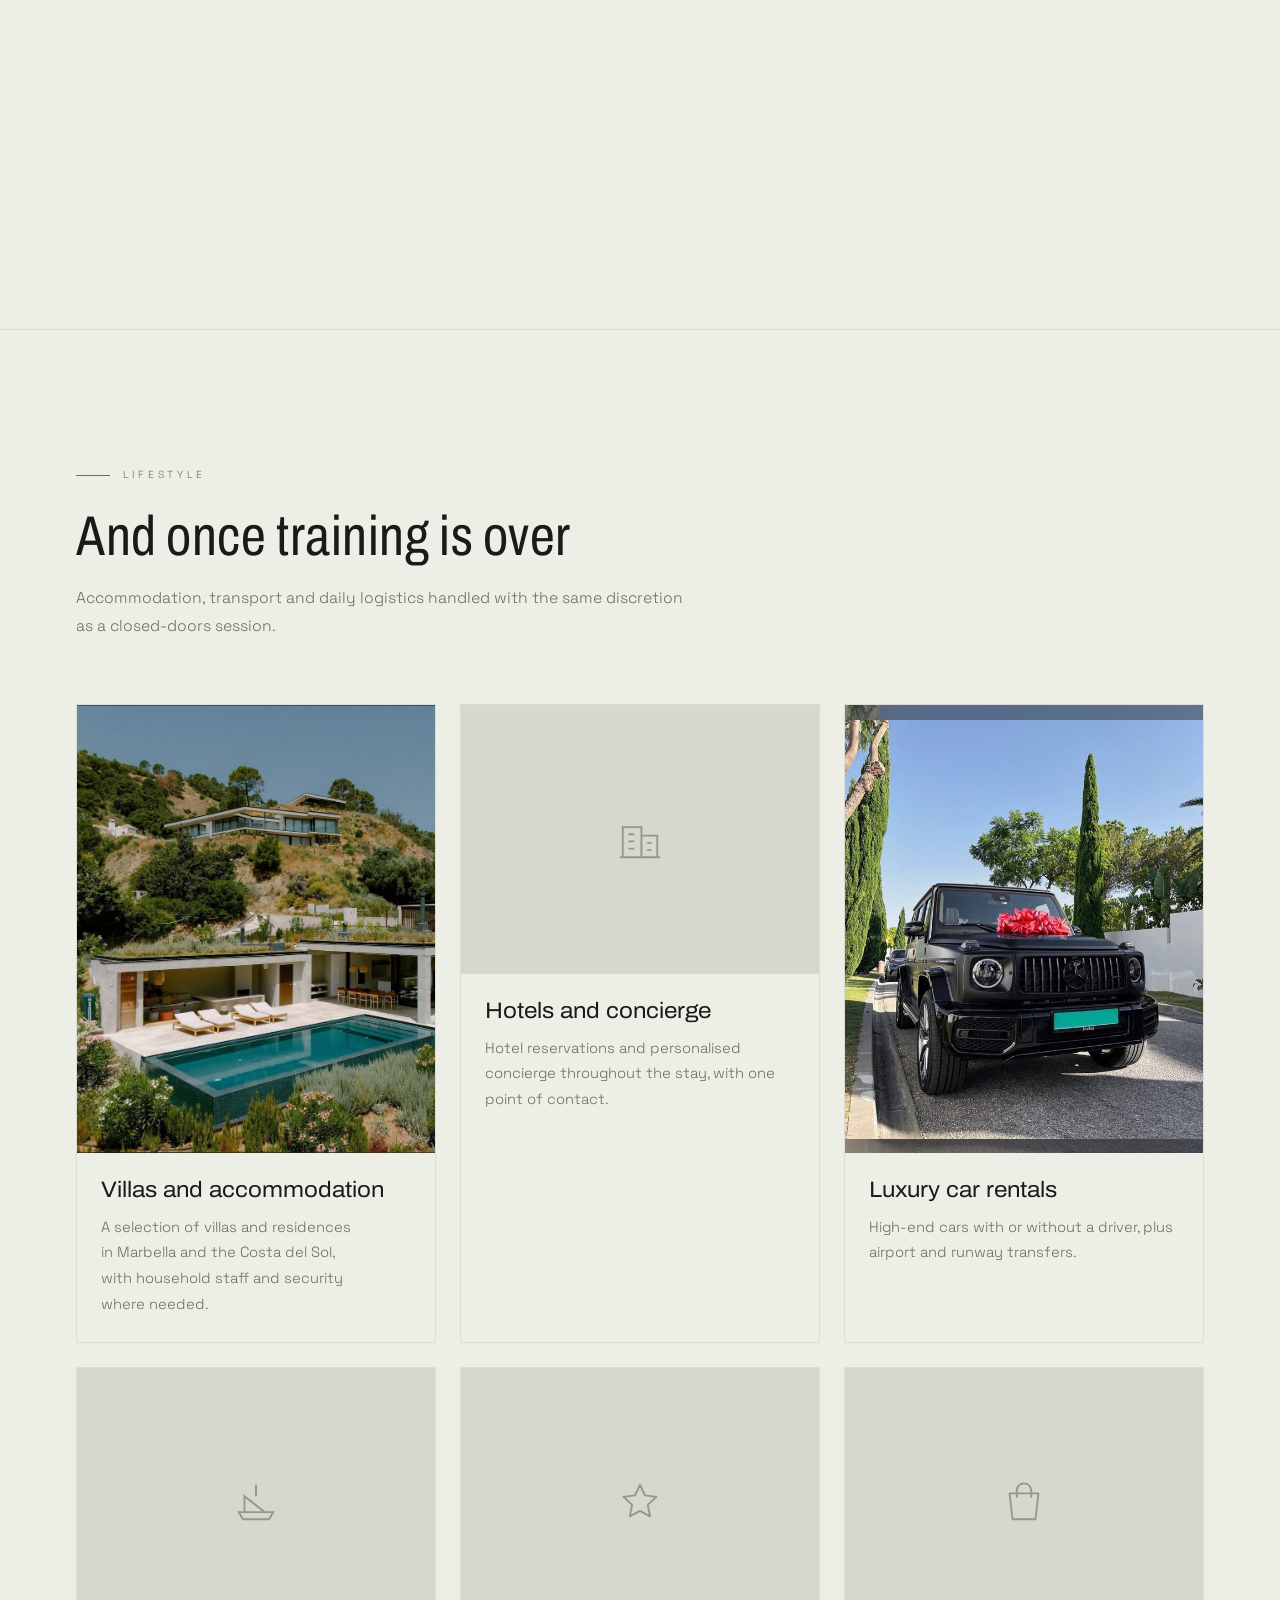
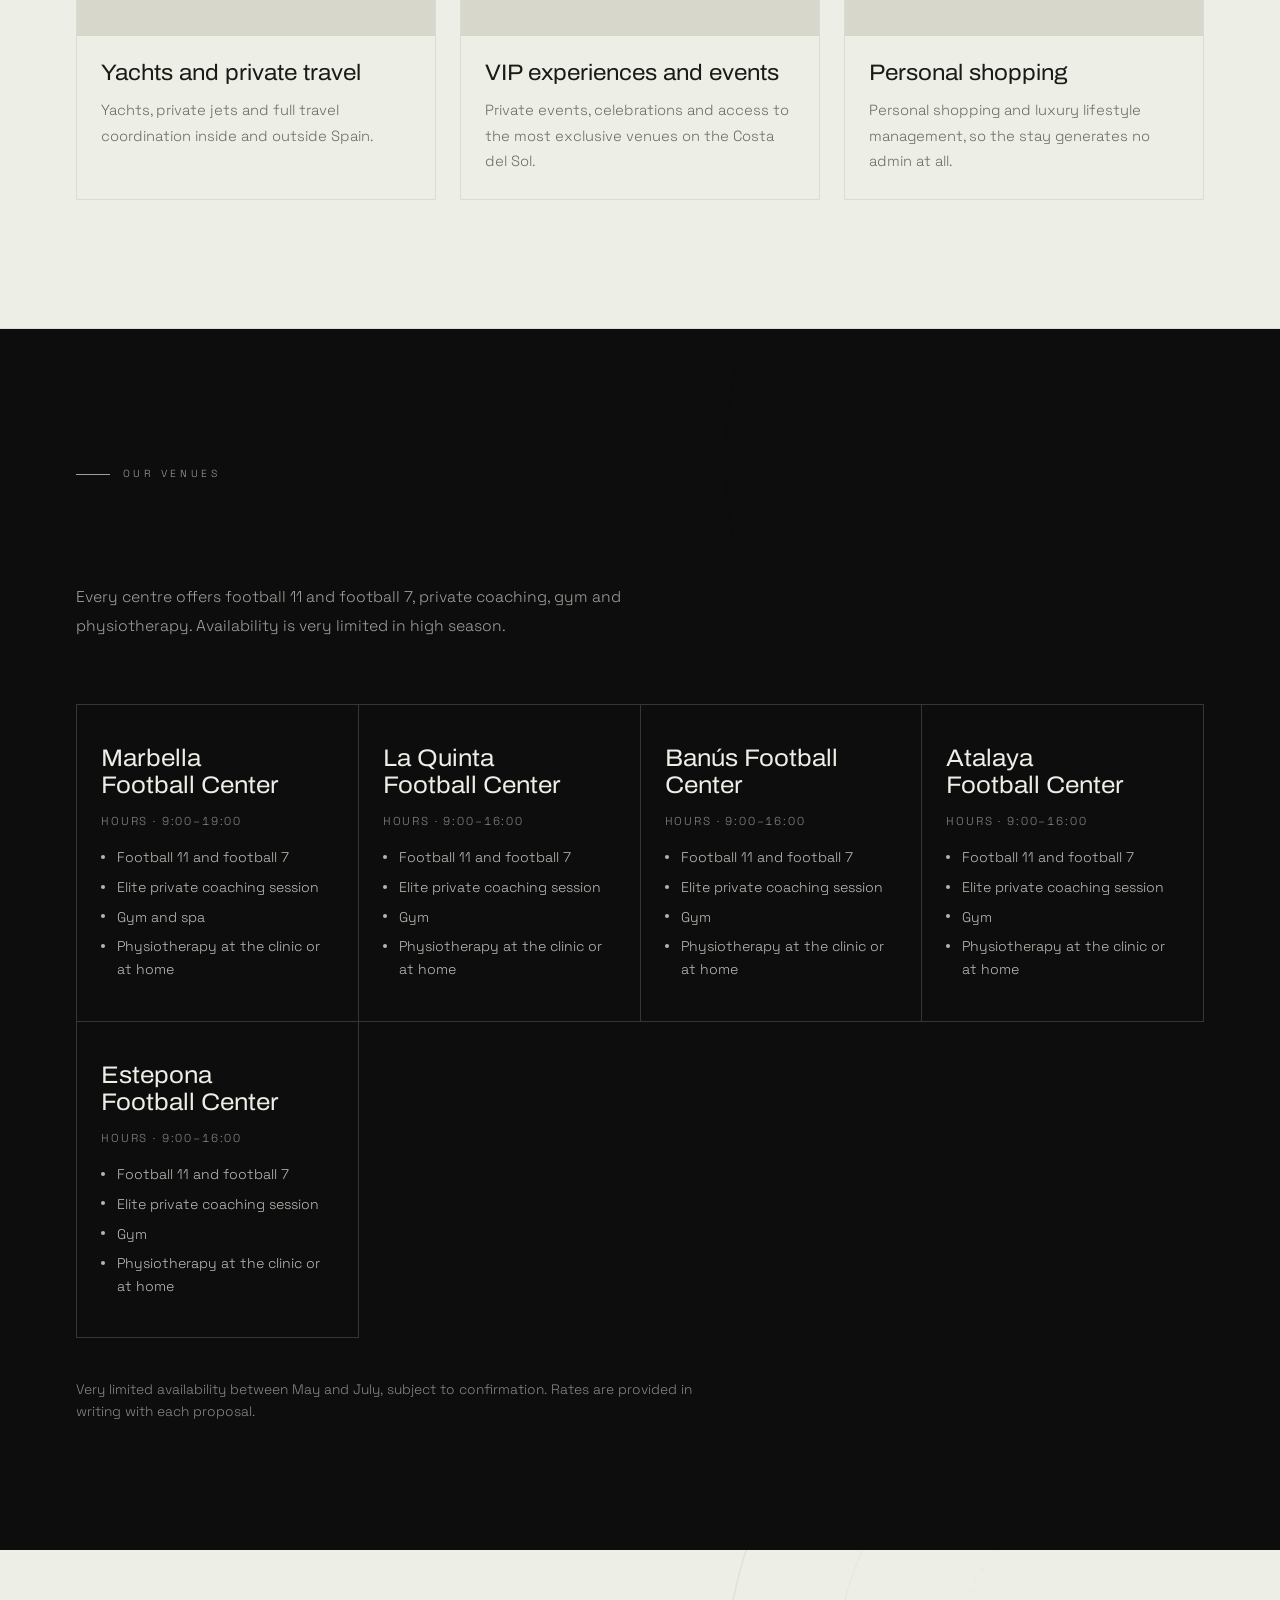
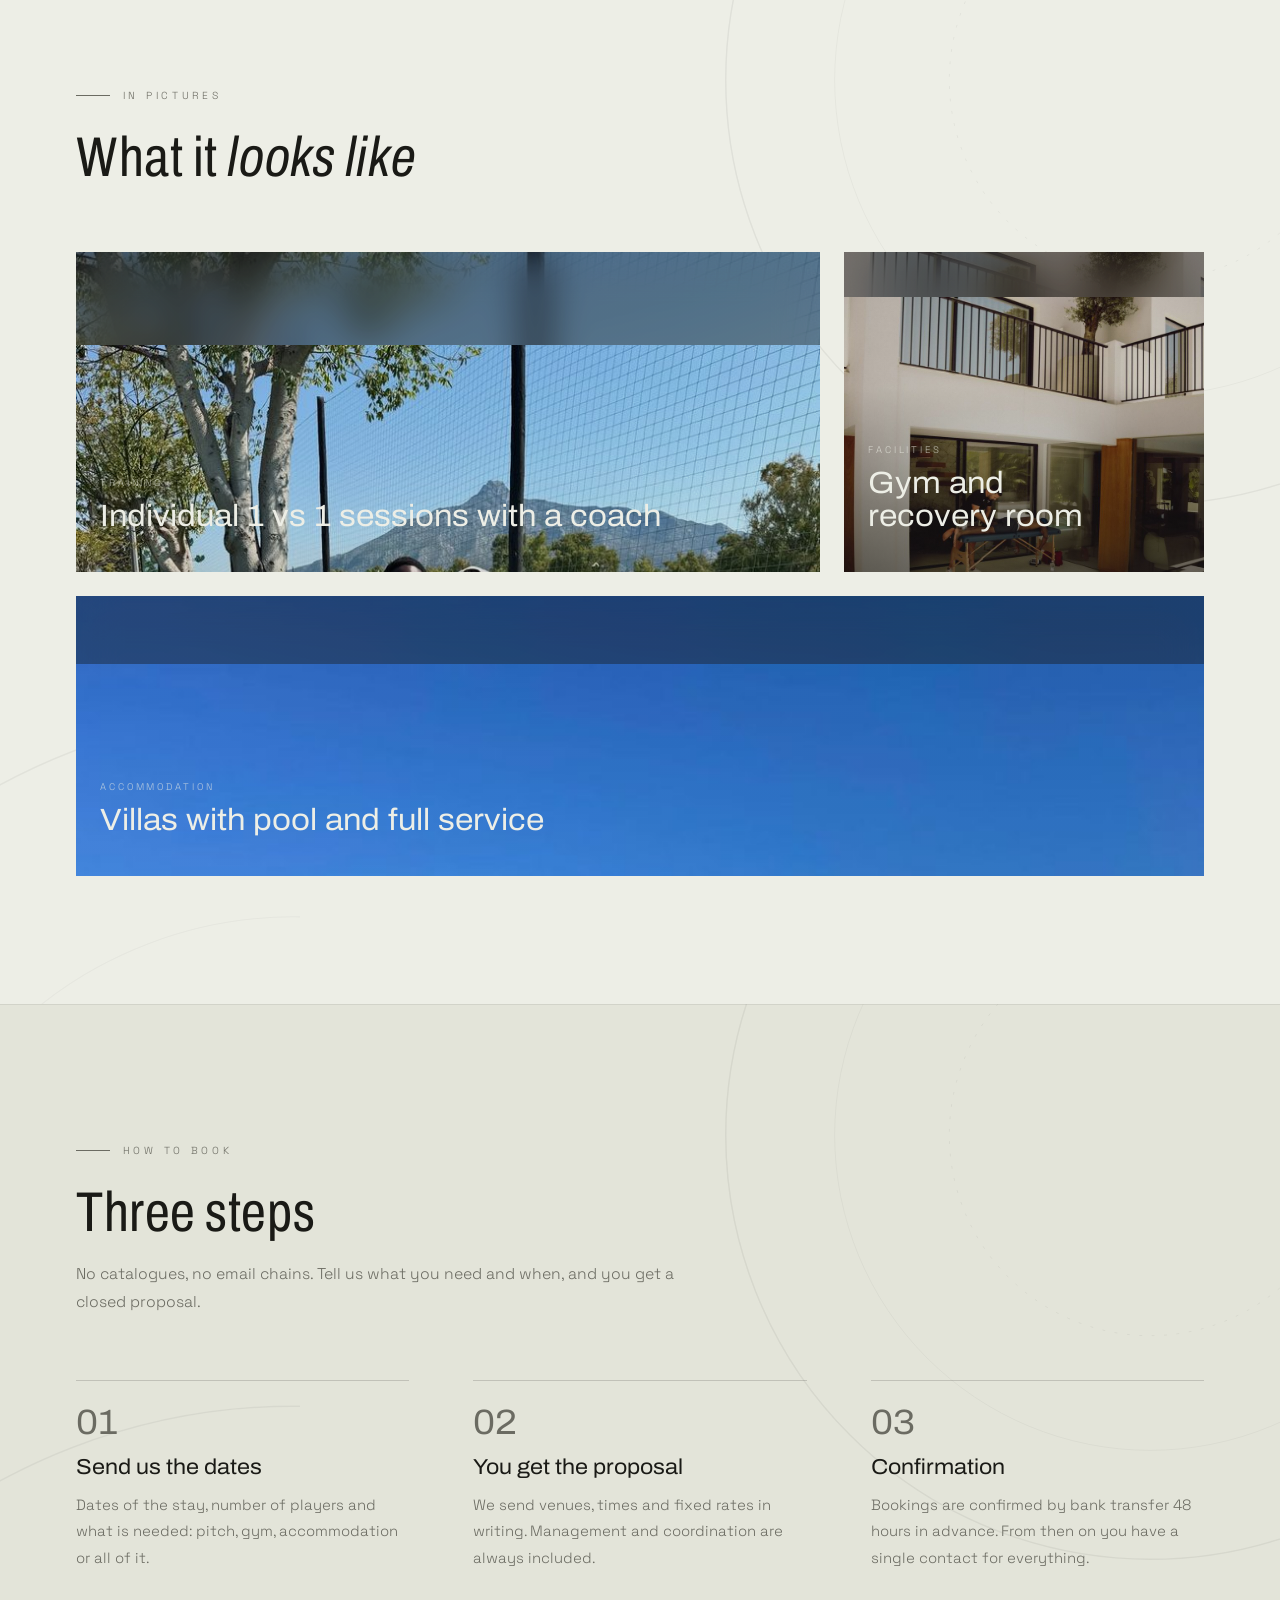
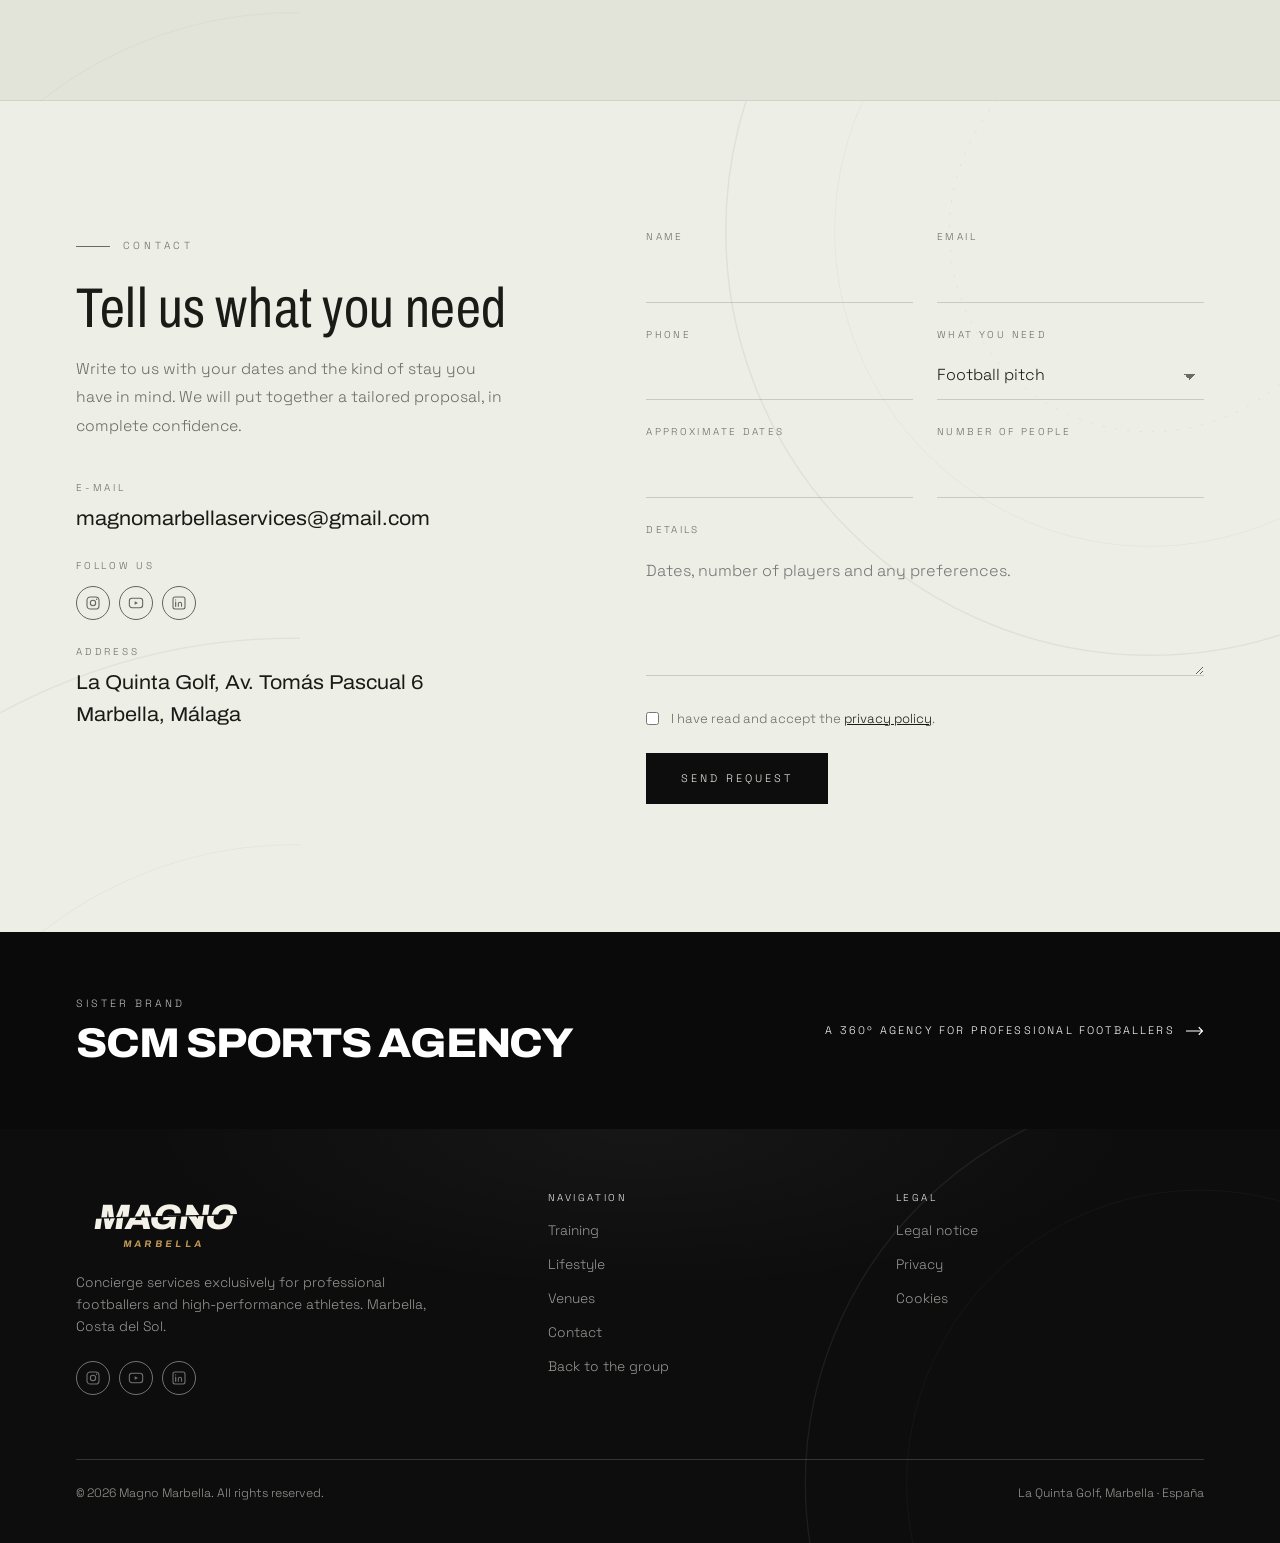
==== commit e13877a7: "Retirar el teléfono de toda la web: todo el contacto va al email - Fuera el canal de teléfono en Con" ====
--- a/magno/index.html
+++ b/magno/index.html
@@ -581,10 +581,6 @@
               <div class="contact__channel" data-reveal>
                 <span data-i18n="contact.email">Email</span>
                 <a href="mailto:magnomarbellaservices@gmail.com">magnomarbellaservices@gmail.com</a>
-              </div>
-              <div class="contact__channel" data-reveal>
-                <span data-i18n="contact.phone">Teléfono</span>
-                <a href="tel:+34654746172">+34 654 746 172</a>
               </div>
               <div class="contact__channel" data-reveal>
                 <span data-i18n="contact.follow">Síguenos</span>
--- a/assets/css/magno.css
+++ b/assets/css/magno.css
@@ -269,29 +269,98 @@
     display: inline-flex;
   }
 
+  .brand,
+  .header__actions {
+    position: relative;
+    z-index: 56;
+  }
+
   .nav {
     position: fixed;
     inset: 0;
+    z-index: 55;
     flex-direction: column;
     justify-content: center;
-    gap: var(--space-lg);
-    background: var(--surface);
+    align-items: stretch;
+    gap: 0;
+    padding: calc(var(--space-2xl) + 52px) clamp(1.5rem, 8vw, 4rem) var(--space-2xl);
+    background:
+      radial-gradient(130% 55% at 88% -12%, rgba(183, 181, 176, 0.35), transparent 62%),
+      var(--surface);
     color: var(--text);
     transform: translateX(100%);
-    transition: transform 0.45s var(--ease);
-    z-index: 55;
+    visibility: hidden;
+    transition: transform 0.5s var(--ease), visibility 0s 0.5s;
+    overflow-y: auto;
   }
 
   .nav.is-open {
     transform: none;
+    visibility: visible;
+    transition: transform 0.5s var(--ease);
   }
 
   .nav__link {
-    font-size: 1rem;
+    font-family: var(--font-display);
+    font-weight: 800;
+    font-stretch: 75%;
+    letter-spacing: 0;
+    font-size: clamp(1.7rem, 7.5vw, 2.4rem);
+    line-height: 1;
+    display: flex;
+    align-items: center;
+    justify-content: space-between;
+    gap: 1rem;
+    padding: 0.5em 0 0.55em;
+    border-bottom: 1px solid var(--line);
+    opacity: 0;
+    transform: translateX(28px);
+    transition: opacity 0.45s var(--ease), transform 0.55s var(--ease);
+  }
+
+  .nav.is-open .nav__link {
+    opacity: 1;
+    transform: none;
+  }
+
+  .nav.is-open .nav__link:nth-child(1) { transition-delay: 0.1s; }
+  .nav.is-open .nav__link:nth-child(2) { transition-delay: 0.15s; }
+  .nav.is-open .nav__link:nth-child(3) { transition-delay: 0.2s; }
+  .nav.is-open .nav__link:nth-child(4) { transition-delay: 0.25s; }
+  .nav.is-open .nav__link:nth-child(5) { transition-delay: 0.3s; }
+  .nav.is-open .nav__link:nth-child(6) { transition-delay: 0.35s; }
+
+  .nav__link::after {
+    content: '';
+    width: 0.4em;
+    height: 0.4em;
+    flex: none;
+    border-top: 1.5px solid var(--ink);
+    border-right: 1.5px solid var(--ink);
+    transform: rotate(45deg);
+    opacity: 0.3;
+    transition: opacity 0.3s var(--ease);
+  }
+
+  .nav__link:hover::after,
+  .nav__link[aria-current='page']::after {
+    opacity: 1;
   }
 
   body.nav-open {
     overflow: hidden;
+  }
+}
+
+@media (max-width: 1000px) and (prefers-reduced-motion: reduce) {
+  .nav,
+  .nav__link {
+    transition: none;
+  }
+
+  .nav__link {
+    opacity: 1;
+    transform: none;
   }
 }
 
--- a/assets/css/photos.css
+++ b/assets/css/photos.css
@@ -24,7 +24,7 @@
      deportiva de Marbella. Mientras no exista, ese lado se ve en hueso liso,
      que funciona pero pesa menos que el de al lado. */
   --photo-scm: url('../img/hub-scm.jpg');
-  /* --photo-magno: url('../img/hub-magno.jpg'); */
+  --photo-magno: url('../img/hub-magno.jpg');
 
   /* --- Equipo de SCM ----------------------------------------------------
      Retratos verticales 4:5, 800 x 1000. Mismo encuadre en los seis. */
@@ -45,9 +45,12 @@
   --photo-legacy1: url('../img/archivo-1.jpg');
   --photo-legacy2: url('../img/archivo-2.jpg');
   --photo-legacy3: url('../img/archivo-3.jpg');
-  /* --photo-legacy4: url('../img/archivo-4.jpg'); */
-  /* --photo-legacy5: url('../img/archivo-5.jpg'); */
-  /* --photo-legacy6: url('../img/archivo-6.jpg'); */
+  --photo-legacy4: url('../img/archivo-4.jpg');
+  --photo-legacy5: url('../img/archivo-5.jpg');
+  --photo-legacy6: url('../img/archivo-6.jpg');
+  --photo-legacy7: url('../img/archivo-7.jpg');
+  --photo-legacy8: url('../img/archivo-8.jpg');
+  --photo-legacy9: url('../img/archivo-9.jpg');
 
   /* --- Actualidad de SCM ------------------------------------------------
      Horizontales 16:10, 1200 x 750.
@@ -60,9 +63,11 @@
 
   /* --- SCM x Magno ------------------------------------------------------
      Horizontales 16:10, 1200 x 750. */
+  --photo-partner6: url('../img/partner-jets.jpg');
   --photo-partner1: url('../img/partner-estancias.jpg');
   --photo-partner2: url('../img/partner-villas.jpg');
   --photo-partner3: url('../img/partner-vip.jpg');
+  --photo-partner7: url('../img/partner-vehiculos.jpg');
   --photo-partner4: url('../img/partner-camps.jpg');
   --photo-partner5: url('../img/partner-inmobiliaria.jpg');
 
